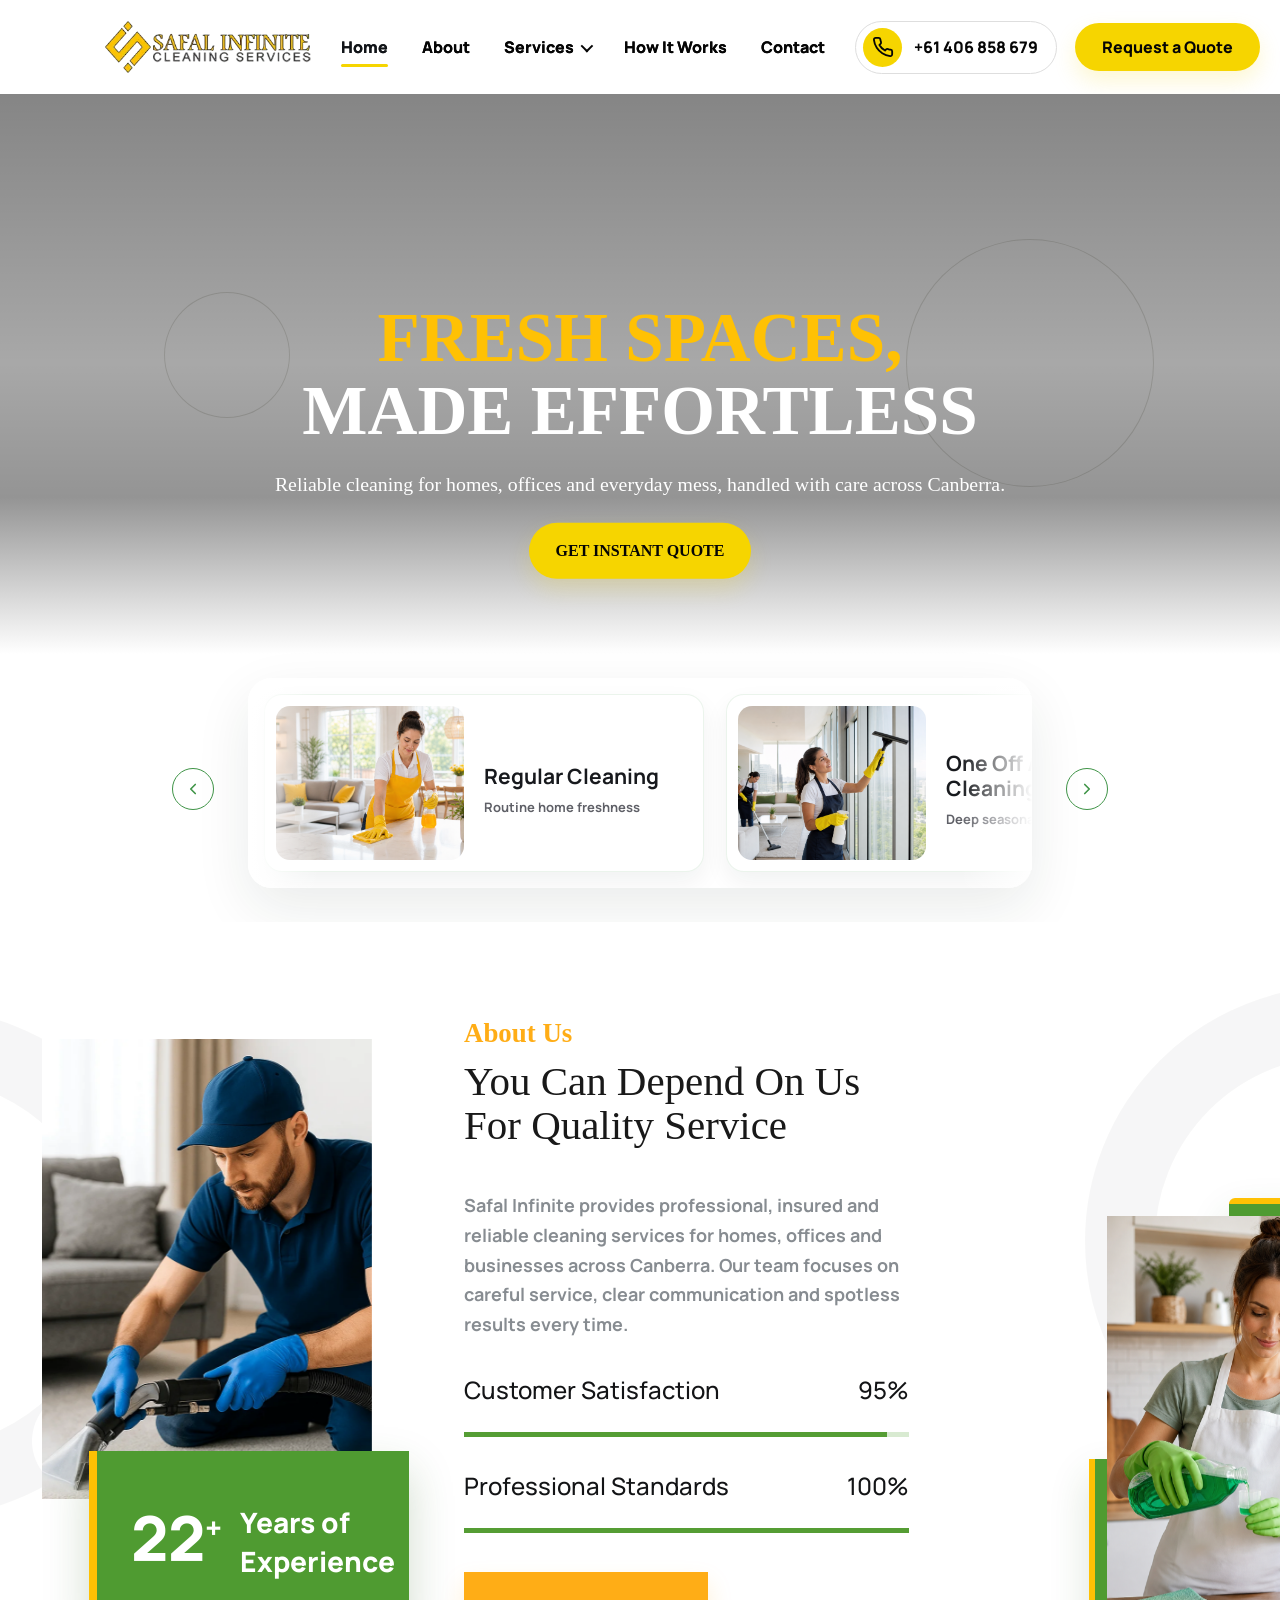
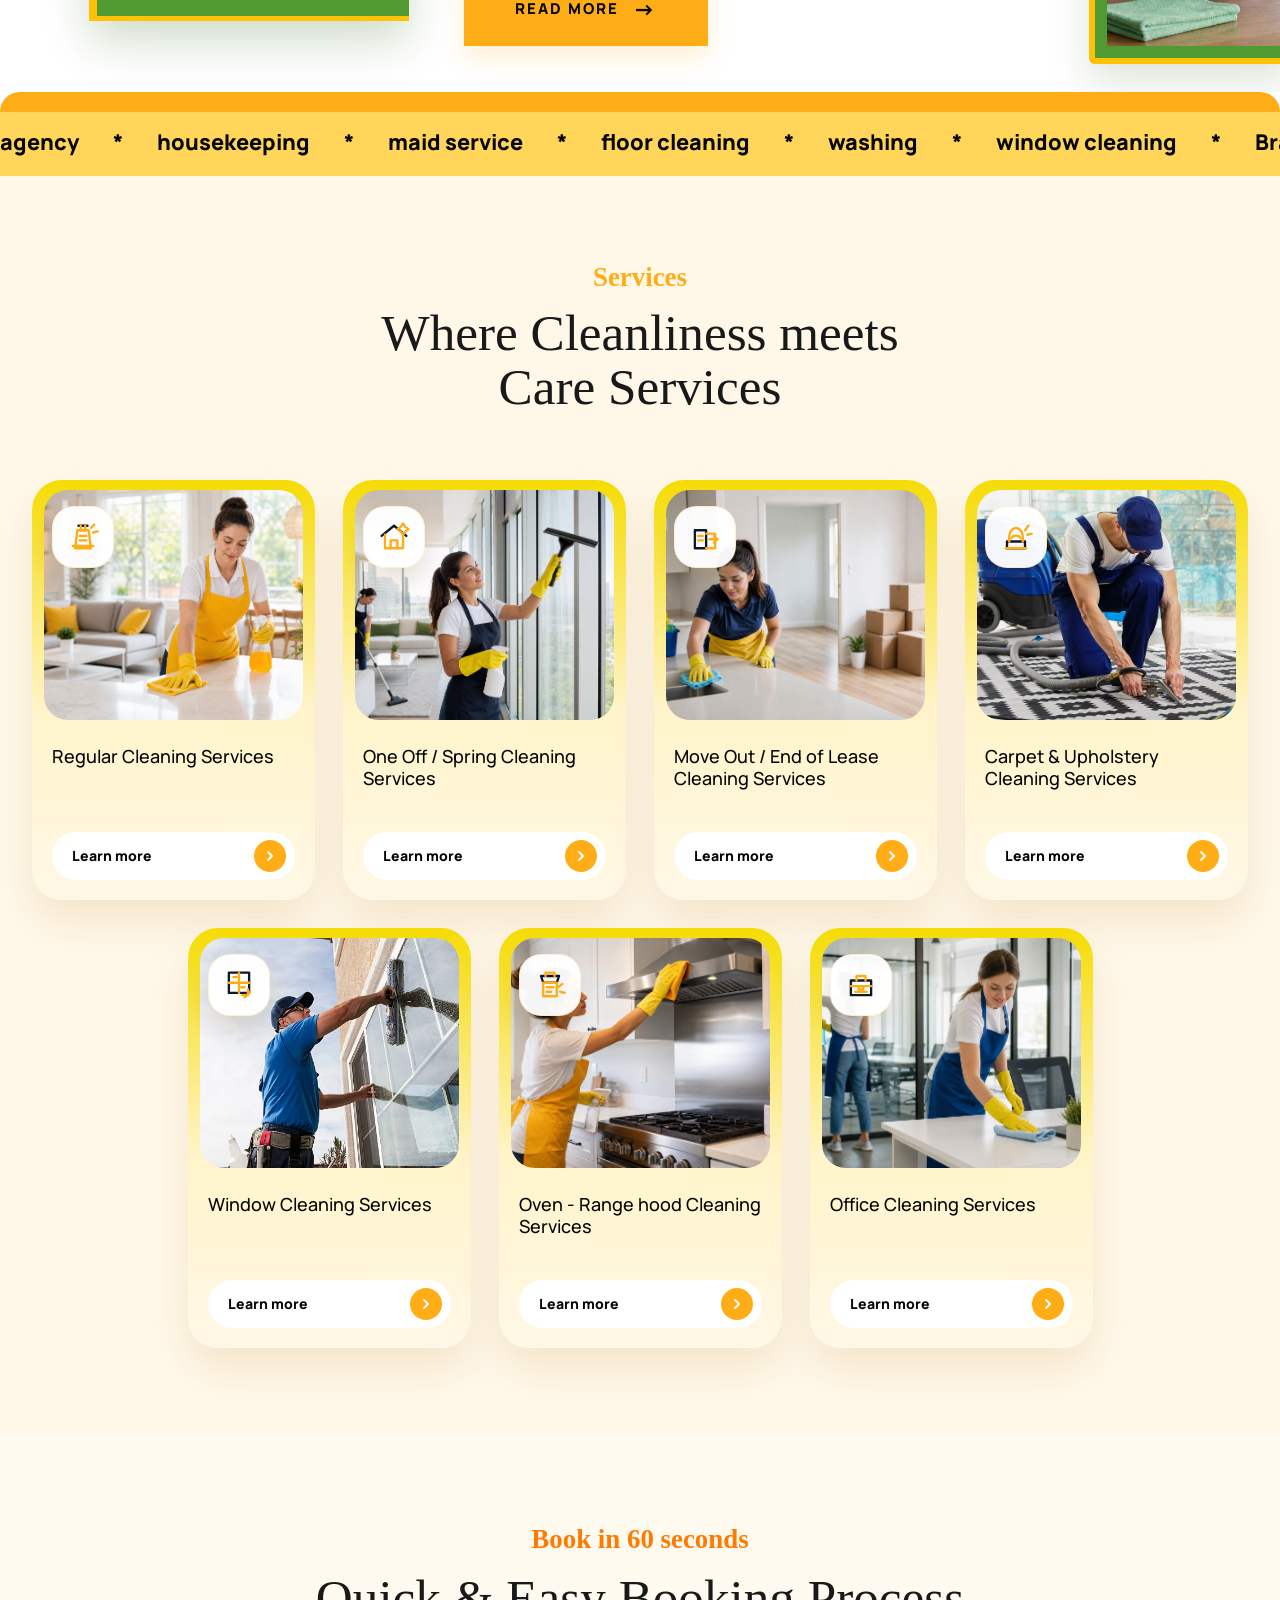
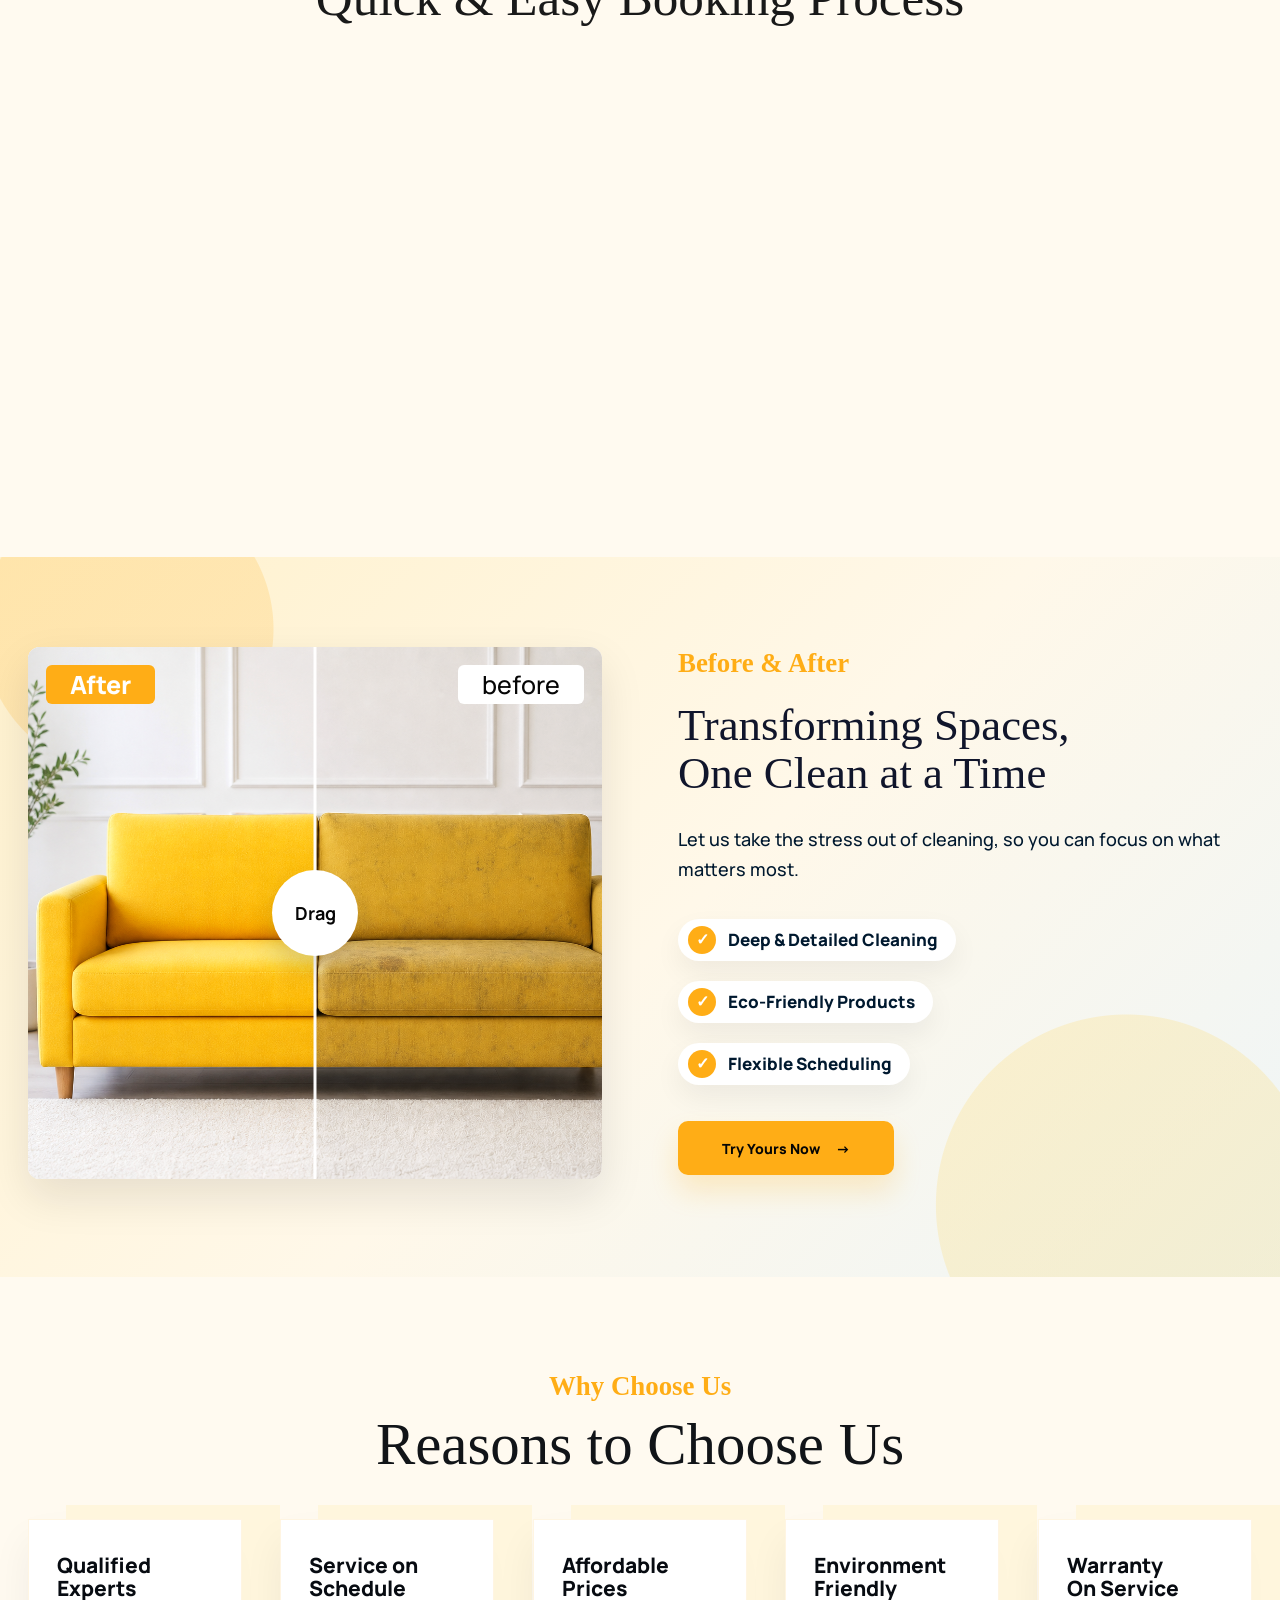
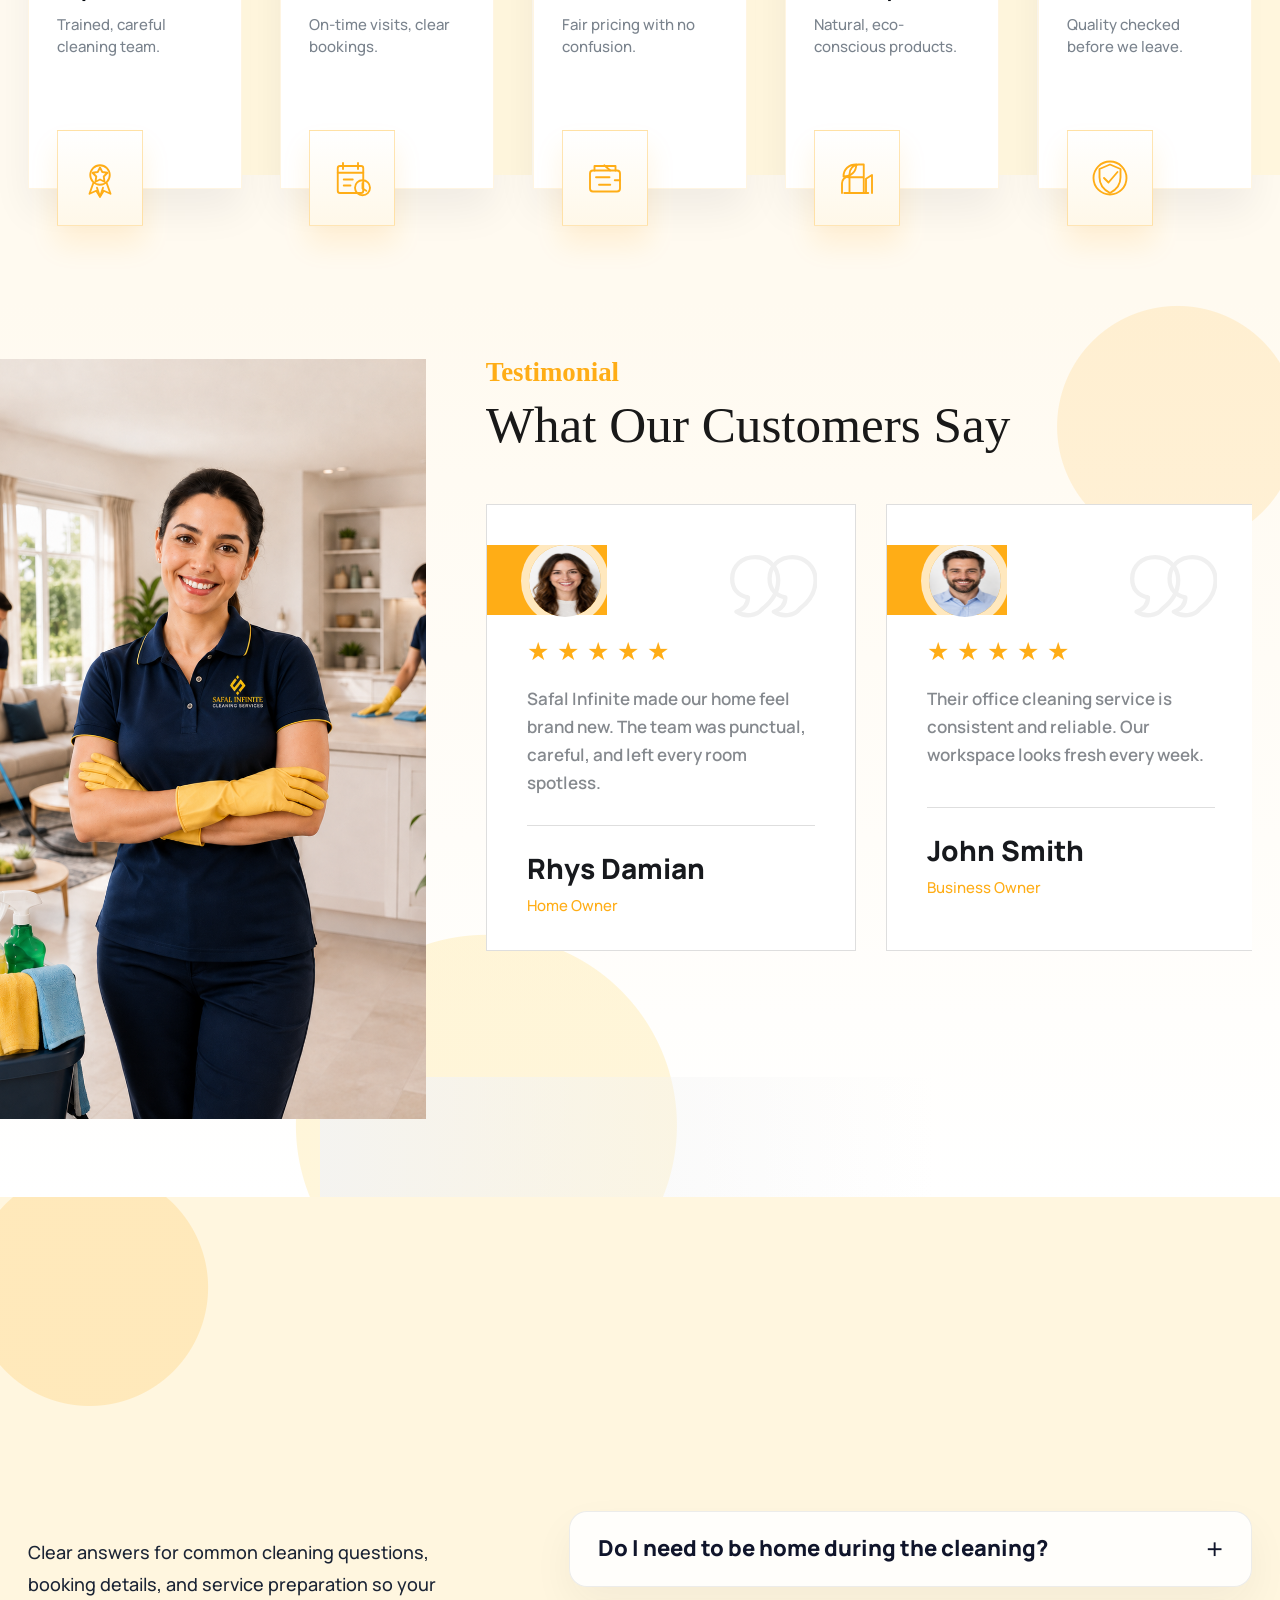
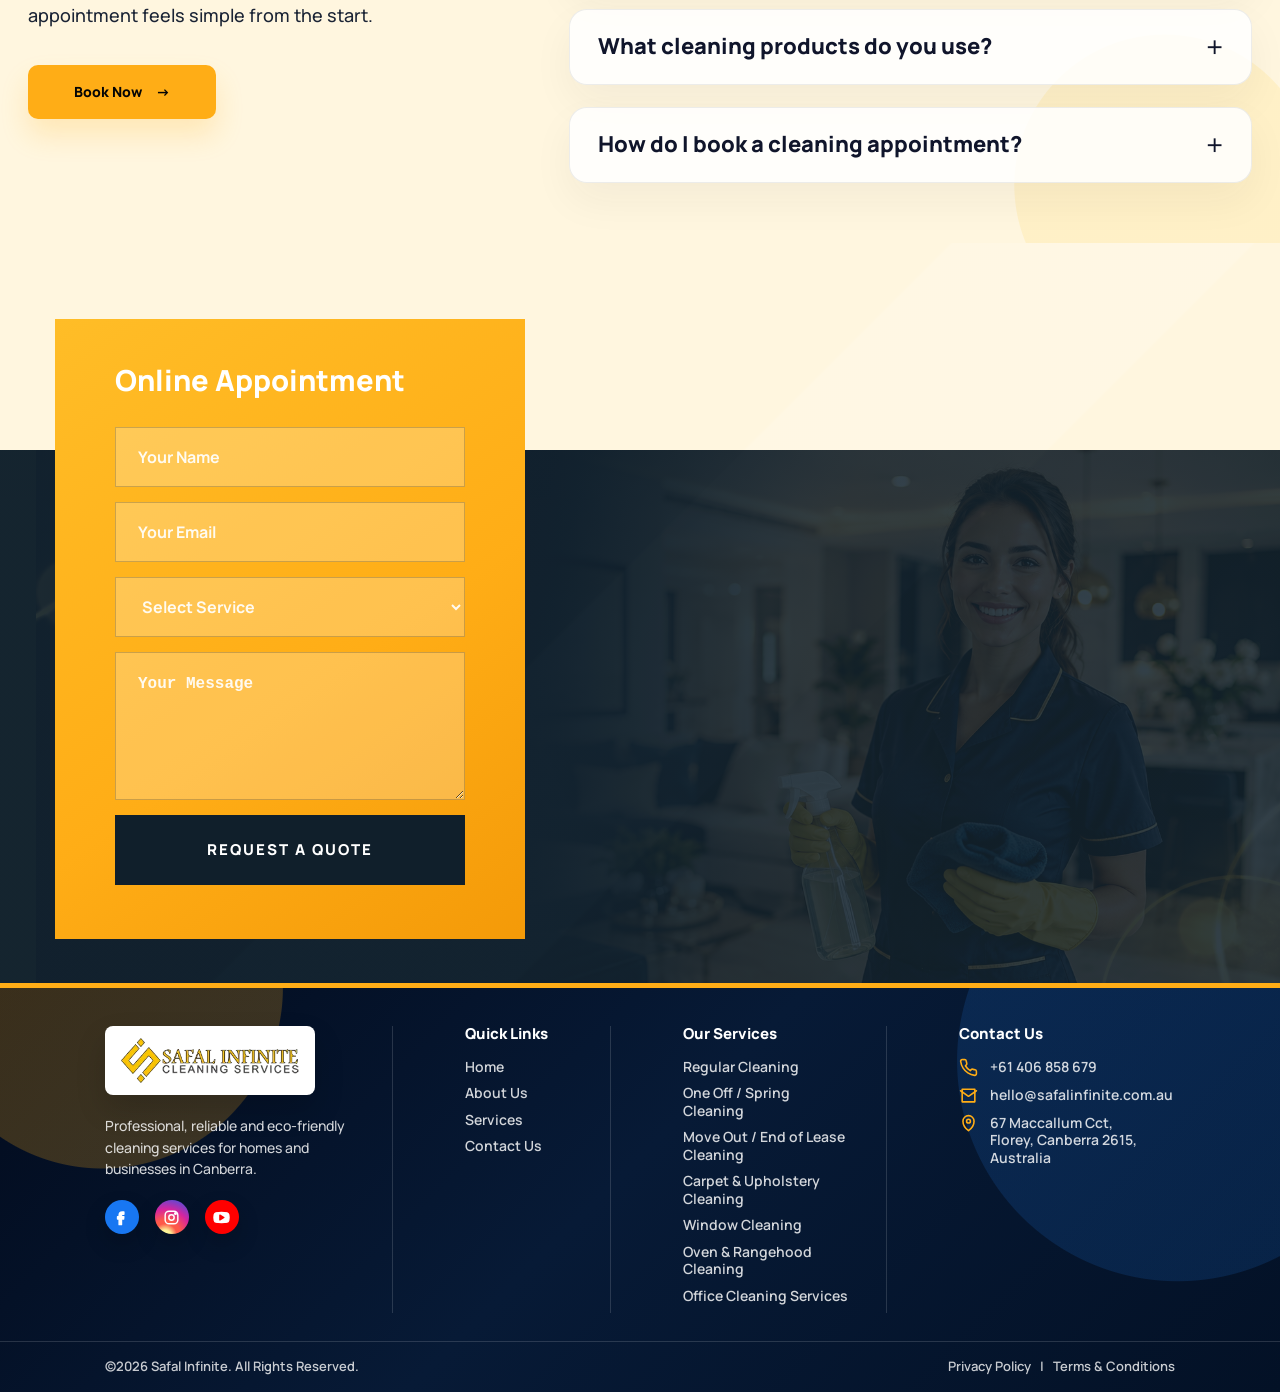
==== index.html @ b1c50477 "website" ====
<!doctype html>
<html lang="en">
  <head>
    <meta charset="UTF-8" />
    <meta name="viewport" content="width=device-width, initial-scale=1.0" />
    <title>Clanyeco Cleaning Services</title>
    <link rel="preconnect" href="https://fonts.googleapis.com" />
    <link rel="preconnect" href="https://fonts.gstatic.com" crossorigin />
    <link
      href="https://fonts.googleapis.com/css2?family=Manrope:wght@400;500;600;700&display=swap"
      rel="stylesheet"
    />
    <link rel="stylesheet" href="styles.css" />
  </head>
  <body>
    <header class="site-header">
      <a href="#" class="brand" aria-label="Safal Infinite home">
        <img src="assets/logo.png" alt="Safal Infinite" />
      </a>

      <nav class="main-nav" aria-label="Primary navigation">
        <a href="index.html" class="active">Home</a>
        <a href="pages/about.html">About</a>
        <div class="nav-dropdown">
          <a href="pages/service.html" class="nav-dropdown-trigger">Services</a>
          <div class="dropdown-menu" aria-label="Service menu">
            <a href="pages/regular-cleaning.html">Regular Cleaning</a>
            <a href="pages/spring-cleaning.html">One Off / Spring Cleaning</a>
            <a href="pages/move-out-cleaning.html">Move Out / End of Lease Cleaning</a>
            <a href="pages/carpet-upholstery-cleaning.html">Carpet &amp; Upholstery Cleaning</a>
            <a href="pages/window-cleaning.html">Window Cleaning</a>
            <a href="pages/oven-rangehood-cleaning.html">Oven &amp; Rangehood Cleaning</a>
            <a href="pages/office-cleaning.html">Office Cleaning Services</a>
          </div>
        </div>
        <a href="pages/how-it-work.html">How It Works</a>
        <a href="pages/contact.html">Contact</a>
      </nav>

      <div class="header-actions">
        <a class="phone-pill" href="tel:+61406858679" aria-label="Call +61 406 858 679">
          <span class="phone-icon" aria-hidden="true">
            <svg viewBox="0 0 24 24">
              <path d="M22 16.9v3a2 2 0 0 1-2.2 2 19.8 19.8 0 0 1-8.6-3.1 19.4 19.4 0 0 1-6-6A19.8 19.8 0 0 1 2.1 4.2 2 2 0 0 1 4.1 2h3a2 2 0 0 1 2 1.7c.1 1 .4 1.9.7 2.8a2 2 0 0 1-.5 2.1L8.1 9.8a16 16 0 0 0 6.1 6.1l1.2-1.2a2 2 0 0 1 2.1-.5c.9.3 1.8.6 2.8.7a2 2 0 0 1 1.7 2Z" />
            </svg>
          </span>
          +61 406 858 679
        </a>
        <a class="quote-button" href="pages/contact.html">Request a Quote</a>
      </div>
    </header>

    <main>
      <section class="hero clean-banner" aria-label="Cleaning services banner">
        <button class="slider-arrow slider-arrow-left" aria-label="Previous service">
          <svg viewBox="0 0 24 24" aria-hidden="true">
            <path d="m15 18-6-6 6-6" />
          </svg>
        </button>
        <button class="slider-arrow slider-arrow-right" aria-label="Next service">
          <svg viewBox="0 0 24 24" aria-hidden="true">
            <path d="m9 18 6-6-6-6" />
          </svg>
        </button>

        <span class="soft-circle soft-circle-left" aria-hidden="true"></span>
        <span class="soft-circle soft-circle-right" aria-hidden="true"></span>

        <div class="banner-visual">
          <video autoplay muted loop playsinline preload="auto" aria-label="Safal Infinite cleaning services video">
            <source src="assets/homevideo.mp4" type="video/mp4" />
          </video>
        </div>

        <div class="hero-video-content">
          <h1><span>Fresh Spaces,</span> Made Effortless</h1>
          <p>Reliable cleaning for homes, offices and everyday mess, handled with care across Canberra.</p>
          <a class="quote-button" href="pages/contact.html">Get Instant Quote</a>
        </div>

        <div class="service-strip" aria-label="Featured cleaning services">
          <div class="service-track">
            <article class="service-card">
              <img src="assets/service-regular-cleaning.png" alt="Regular cleaning services" />
              <div>
                <h2>Regular Cleaning</h2>
                <p>Routine home freshness</p>
              </div>
            </article>
            <article class="service-card">
              <img src="assets/service-residential.png" alt="One off and spring cleaning services" />
              <div>
                <h2>One Off / Spring Cleaning</h2>
                <p>Deep seasonal refresh</p>
              </div>
            </article>
            <article class="service-card">
              <img src="assets/service-move-out-cleaning.png" alt="Move out and end of lease cleaning services" />
              <div>
                <h2>Move Out / End of Lease Cleaning</h2>
                <p>Ready for handover</p>
              </div>
            </article>
            <article class="service-card">
              <img src="assets/carpet.png" alt="Carpet and upholstery cleaning services" />
              <div>
                <h2>Carpet &amp; Upholstery Cleaning</h2>
                <p>Revive soft furnishings</p>
              </div>
            </article>
            <article class="service-card">
              <img src="assets/Window%20Cleaning%20Services.png" alt="Window cleaning services" />
              <div>
                <h2>Window Cleaning</h2>
                <p>Clear, streak-free glass</p>
              </div>
            </article>
            <article class="service-card">
              <img src="assets/service-oven-rangehood.png" alt="Oven and rangehood cleaning services" />
              <div>
                <h2>Oven &amp; Rangehood Cleaning</h2>
                <p>Detailed kitchen care</p>
              </div>
            </article>
            <article class="service-card">
              <img src="assets/service-office.png" alt="Office cleaning services" />
              <div>
                <h2>Office Cleaning Services</h2>
                <p>Fresh shared workspaces</p>
              </div>
            </article>
            <article class="service-card" aria-hidden="true">
              <img src="assets/service-regular-cleaning.png" alt="" />
              <div>
                <h2>Regular Cleaning</h2>
                <p>Routine home freshness</p>
              </div>
            </article>
            <article class="service-card" aria-hidden="true">
              <img src="assets/service-residential.png" alt="" />
              <div>
                <h2>One Off / Spring Cleaning</h2>
                <p>Deep seasonal refresh</p>
              </div>
            </article>
            <article class="service-card" aria-hidden="true">
              <img src="assets/service-move-out-cleaning.png" alt="" />
              <div>
                <h2>Move Out / End of Lease Cleaning</h2>
                <p>Ready for handover</p>
              </div>
            </article>
            <article class="service-card" aria-hidden="true">
              <img src="assets/carpet.png" alt="" />
              <div>
                <h2>Carpet &amp; Upholstery Cleaning</h2>
                <p>Revive soft furnishings</p>
              </div>
            </article>
            <article class="service-card" aria-hidden="true">
              <img src="assets/Window%20Cleaning%20Services.png" alt="" />
              <div>
                <h2>Window Cleaning</h2>
                <p>Clear, streak-free glass</p>
              </div>
            </article>
            <article class="service-card" aria-hidden="true">
              <img src="assets/service-oven-rangehood.png" alt="" />
              <div>
                <h2>Oven &amp; Rangehood Cleaning</h2>
                <p>Detailed kitchen care</p>
              </div>
            </article>
            <article class="service-card" aria-hidden="true">
              <img src="assets/service-office.png" alt="" />
              <div>
                <h2>Office Cleaning Services</h2>
                <p>Fresh shared workspaces</p>
              </div>
            </article>
          </div>
        </div>
      </section>

      <section class="about-cleaning" aria-label="About cleaning">
        <span class="about-ring about-ring-left" aria-hidden="true"></span>
        <span class="about-ring about-ring-right" aria-hidden="true"></span>

        <div class="about-left">
          <img src="assets/about-carpet-cleaning.png" alt="Cleaning service detail" />
          <div class="experience-card">
            <strong>22<sup>+</sup></strong>
            <span>Years of</span>
            <small>Experience</small>
          </div>
        </div>

        <div class="about-content">
          <p class="section-kicker">About Us</p>
          <h2>You Can Depend On Us<br />For Quality Service</h2>
          <p class="about-copy">
            Safal Infinite provides professional, insured and reliable cleaning
            services for homes, offices and businesses across Canberra. Our team
            focuses on careful service, clear communication and spotless results
            every time.
          </p>

          <div class="skill-row">
            <div>
              <span>Customer Satisfaction</span>
              <strong>95%</strong>
            </div>
            <progress value="95" max="100">95%</progress>
          </div>

          <div class="skill-row">
            <div>
              <span>Professional Standards</span>
              <strong>100%</strong>
            </div>
            <progress value="100" max="100">100%</progress>
          </div>

          <a class="read-more-button" href="pages/about.html">Read More <span aria-hidden="true">→</span></a>
        </div>

        <div class="about-right">
          <div class="green-block" aria-hidden="true"></div>
          <img src="assets/about-cleaner.png" alt="Professional cleaner preparing supplies" />
        </div>
      </section>

      <section class="marquee-strip" aria-label="Cleaning service highlights">
        <div class="marquee-track">
          <span>agency</span>
          <span>housekeeping</span>
          <span>maid service</span>
          <span>floor cleaning</span>
          <span>washing</span>
          <span>window cleaning</span>
          <span>Branding</span>
          <span>cleaning</span>
          <span aria-hidden="true">agency</span>
          <span aria-hidden="true">housekeeping</span>
          <span aria-hidden="true">maid service</span>
          <span aria-hidden="true">floor cleaning</span>
          <span aria-hidden="true">washing</span>
          <span aria-hidden="true">window cleaning</span>
          <span aria-hidden="true">Branding</span>
          <span aria-hidden="true">cleaning</span>
        </div>
      </section>

      <section id="services" class="services-intro" aria-label="Services">
        <p class="services-kicker">Services</p>
        <h2>Where Cleanliness meets<br />Care Services</h2>
      </section>

      <section class="service-grid-section" aria-label="Cleaning service list">
        <div class="service-grid">
          <article class="service-tile">
            <img src="assets/service-regular-cleaning.png" alt="Regular cleaning services" />
            <div class="service-tile-body">
              <span class="service-icon-badge" aria-hidden="true">
                <svg viewBox="0 0 32 32">
                  <path d="M12 6h8" />
                  <path d="M14 6v4h4V6" />
                  <path d="M11 10h10l2 16H9l2-16Z" />
                  <path d="M13 15h6M13 19h6" />
                  <path d="M7 24h18" />
                  <path d="M23 8l3-3m-1 7 4-1" />
                </svg>
              </span>
              <h3>Regular Cleaning Services</h3>
              <a href="pages/regular-cleaning.html" aria-label="View Regular Cleaning Services">
                <span>Learn more</span>
                <svg viewBox="0 0 24 24" aria-hidden="true">
                  <path d="m9 18 6-6-6-6" />
                </svg>
              </a>
            </div>
          </article>

          <article class="service-tile">
            <img src="assets/service-residential.png" alt="Residential cleaner wiping windows" />
            <div class="service-tile-body">
              <span class="service-icon-badge" aria-hidden="true">
                <svg viewBox="0 0 32 32">
                  <path d="m5 15 11-9 11 9" />
                  <path d="M8 14v12h16V14" />
                  <path d="M13 26v-7h6v7" />
                  <path d="M22 7l2-3 2 3 3 2-3 2-2 3-2-3-3-2 3-2Z" />
                </svg>
              </span>
              <h3>One Off / Spring Cleaning Services</h3>
              <a href="pages/spring-cleaning.html" aria-label="View One Off Spring Cleaning Services">
                <span>Learn more</span>
                <svg viewBox="0 0 24 24" aria-hidden="true">
                  <path d="m9 18 6-6-6-6" />
                </svg>
              </a>
            </div>
          </article>

          <article class="service-tile">
            <img src="assets/service-move-out-cleaning.png" alt="Move out and end of lease cleaning services" />
            <div class="service-tile-body">
              <span class="service-icon-badge" aria-hidden="true">
                <svg viewBox="0 0 32 32">
                  <path d="M7 10h10v16H7z" />
                  <path d="M17 13h8v13h-8" />
                  <path d="M10 15h4M10 19h4" />
                  <path d="M20 18h7" />
                  <path d="m24 15 3 3-3 3" />
                </svg>
              </span>
              <h3>Move Out / End of Lease Cleaning Services</h3>
              <a href="pages/move-out-cleaning.html" aria-label="View Move Out End of Lease Cleaning Services">
                <span>Learn more</span>
                <svg viewBox="0 0 24 24" aria-hidden="true">
                  <path d="m9 18 6-6-6-6" />
                </svg>
              </a>
            </div>
          </article>

          <article class="service-tile">
            <img src="assets/carpet.png" alt="Carpet and upholstery cleaning services" />
            <div class="service-tile-body">
              <span class="service-icon-badge" aria-hidden="true">
                <svg viewBox="0 0 32 32">
                  <path d="M8 20h16v6H8z" />
                  <path d="M10 20v-5c0-4 3-7 6-7s6 3 6 7v5" />
                  <path d="M12 17c1-3 7-3 8 0" />
                  <path d="M7 26h18" />
                  <path d="M24 10l3-4m-1 8 4-1" />
                </svg>
              </span>
              <h3>Carpet &amp; Upholstery Cleaning Services</h3>
              <a href="pages/carpet-upholstery-cleaning.html" aria-label="View Carpet and Upholstery Cleaning Services">
                <span>Learn more</span>
                <svg viewBox="0 0 24 24" aria-hidden="true">
                  <path d="m9 18 6-6-6-6" />
                </svg>
              </a>
            </div>
          </article>

          <article class="service-tile">
            <img src="assets/Window%20Cleaning%20Services.png" alt="Window cleaning services" />
            <div class="service-tile-body">
              <span class="service-icon-badge" aria-hidden="true">
                <svg viewBox="0 0 32 32">
                  <path d="M7 5h18v18H7z" />
                  <path d="M16 5v18M7 14h18" />
                  <path d="m21 27 5-5" />
                  <path d="M19 25h5v-5" />
                  <path d="M11 9h3m4 9h3" />
                </svg>
              </span>
              <h3>Window Cleaning Services</h3>
              <a href="pages/window-cleaning.html" aria-label="View Window Cleaning Services">
                <span>Learn more</span>
                <svg viewBox="0 0 24 24" aria-hidden="true">
                  <path d="m9 18 6-6-6-6" />
                </svg>
              </a>
            </div>
          </article>

          <article class="service-tile">
            <img src="assets/service-oven-rangehood.png" alt="Oven and range hood cleaning services" />
            <div class="service-tile-body">
              <span class="service-icon-badge" aria-hidden="true">
                <svg viewBox="0 0 32 32">
                  <path d="M8 8h16l-2 6H10L8 8Z" />
                  <path d="M10 14h12v12H10z" />
                  <path d="M13 18h6M13 22h4" />
                  <path d="M12 8V5h8v3" />
                  <path d="M23 18l4-3m-2 7 4 1" />
                </svg>
              </span>
              <h3>Oven - Range hood Cleaning Services</h3>
              <a href="pages/oven-rangehood-cleaning.html" aria-label="View Oven Range hood Cleaning Services">
                <span>Learn more</span>
                <svg viewBox="0 0 24 24" aria-hidden="true">
                  <path d="m9 18 6-6-6-6" />
                </svg>
              </a>
            </div>
          </article>

          <article class="service-tile">
            <img src="assets/service-office.png" alt="Office cleaning services" />
            <div class="service-tile-body">
              <span class="service-icon-badge" aria-hidden="true">
                <svg viewBox="0 0 32 32">
                  <path d="M7 12h18v13H7z" />
                  <path d="M12 12V8h8v4" />
                  <path d="M7 17h18" />
                  <path d="M14 17v3h4v-3" />
                  <path d="M11 22h10" />
                </svg>
              </span>
              <h3>Office Cleaning Services</h3>
              <a href="pages/office-cleaning.html" aria-label="View Office Cleaning Services">
                <span>Learn more</span>
                <svg viewBox="0 0 24 24" aria-hidden="true">
                  <path d="m9 18 6-6-6-6" />
                </svg>
              </a>
            </div>
          </article>
        </div>
      </section>

      <section class="booking-process" aria-label="Quick and easy booking process">
        <p class="process-kicker">Book in 60 seconds</p>
        <h2>Quick &amp; Easy Booking Process</h2>

        <div class="process-steps">
          <article class="process-step">
            <div class="process-icon" aria-hidden="true">
              <svg viewBox="0 0 24 24">
                <path d="M7 3v3M17 3v3" />
                <path d="M4 8h16" />
                <path d="M5 5h14a1 1 0 0 1 1 1v13a2 2 0 0 1-2 2H6a2 2 0 0 1-2-2V6a1 1 0 0 1 1-1Z" />
                <path d="m8.5 15.2 2.1 2.1 5-5.1" />
              </svg>
            </div>
            <h3>Book Consultations</h3>
            <p>
              Tell us what type of cleaning service you need, the size of your
              home or space and preferred date and time.
            </p>
          </article>

          <article class="process-step">
            <div class="process-icon" aria-hidden="true">
              <svg viewBox="0 0 24 24">
                <path d="M9 4h6l1 2h3v15H5V6h3z" />
                <path d="M9 11h6" />
                <path d="M9 15h3" />
                <path d="m14 15 1.5 1.5L19 13" />
              </svg>
            </div>
            <h3>Choose Package</h3>
            <p>
              We’ll provide a price and time estimate for the cleaning as well as
              available time slots that match your schedule.
            </p>
          </article>

          <article class="process-step">
            <div class="process-icon" aria-hidden="true">
              <svg viewBox="0 0 24 24">
                <path d="M12 3 9.8 8.8 4 11l5.8 2.2L12 19l2.2-5.8L20 11l-5.8-2.2z" />
                <path d="M19 3v4M17 5h4" />
                <path d="M5 17v4M3 19h4" />
              </svg>
            </div>
            <h3>We Clean, You Relax</h3>
            <p>
              Our professional team will arrive on time with all supplies and
              perform a detailed cleaning as agreed.
            </p>
          </article>
        </div>

        <a class="process-button" href="#">Get Started</a>
      </section>

      <section class="before-after-section" aria-label="Before and after cleaning results">
        <div class="before-after-visual" style="--compare-position: 50%">
          <img class="compare-image compare-before-image" src="assets/sofa-before-dirty-matched.png" alt="Before couch cleaning result" />
          <div class="compare-after-image">
            <img src="assets/sofa-after-clean.png" alt="After couch cleaning result" />
          </div>
          <span class="compare-label compare-after">After</span>
          <span class="compare-label compare-before">before</span>
          <span class="compare-drag">Drag</span>
          <input class="compare-range" type="range" min="0" max="100" value="50" aria-label="Drag to compare before and after cleaning" />
        </div>

        <div class="before-after-content">
          <p class="before-after-kicker">Before &amp; After</p>
          <h2>Transforming Spaces,<br />One Clean at a Time</h2>
          <p>
            Let us take the stress out of cleaning, so you can focus on what
            matters most.
          </p>

          <ul class="before-after-list">
            <li>Deep &amp; Detailed Cleaning</li>
            <li>Eco-Friendly Products</li>
            <li>Flexible Scheduling</li>
          </ul>

          <div class="before-after-actions">
            <a class="primary-action" href="#contact-booking">Try Yours Now <span aria-hidden="true">-></span></a>
          </div>
        </div>
      </section>

      <section class="why-choose-section" aria-label="Why choose Safal Infinite">
        <div class="why-content">
          <p class="why-kicker">Why Choose Us</p>
          <h2>Reasons to Choose Us</h2>
        </div>

        <div class="why-card-grid">
          <article class="why-card">
            <h3>Qualified<br />Experts</h3>
            <p>Trained, careful cleaning team.</p>
            <span class="why-card-icon" aria-hidden="true">
              <svg viewBox="0 0 64 64">
                <circle cx="32" cy="28" r="13" />
                <path d="M32 18l3 6 7 1-5 5 1 7-6-3-6 3 1-7-5-5 7-1 3-6Z" />
                <path d="M23 39l-5 14 9-4 5 8 4-12" />
                <path d="M41 39l5 14-9-4-5 8-4-12" />
              </svg>
            </span>
          </article>

          <article class="why-card">
            <h3>Service on<br />Schedule</h3>
            <p>On-time visits, clear bookings.</p>
            <span class="why-card-icon" aria-hidden="true">
              <svg viewBox="0 0 64 64">
                <rect x="13" y="16" width="34" height="36" rx="3" />
                <path d="M20 12v8m20-8v8M13 25h34" />
                <path d="M21 34h12m-12 8h9" />
                <circle cx="46" cy="45" r="10" />
                <path d="M46 39v7l5 3" />
              </svg>
            </span>
          </article>

          <article class="why-card">
            <h3>Affordable<br />Prices</h3>
            <p>Fair pricing with no confusion.</p>
            <span class="why-card-icon" aria-hidden="true">
              <svg viewBox="0 0 64 64">
                <rect x="12" y="22" width="40" height="28" rx="4" />
                <path d="M18 22v-6h28v6" />
                <path d="M20 31h18" />
                <path d="M45 35h7" />
                <path d="M24 41h15" />
                <path d="M31 15l8 7" />
              </svg>
            </span>
          </article>

          <article class="why-card">
            <h3>Environment<br />Friendly</h3>
            <p>Natural, eco-conscious products.</p>
            <span class="why-card-icon" aria-hidden="true">
              <svg viewBox="0 0 64 64">
                <path d="M22 52V27c0-7 5-13 12-13h7v38" />
                <path d="M20 31h20" />
                <path d="M15 52h32" />
                <path d="M44 52V33l8-5v24" />
                <path d="M12 52V39c0-5 4-9 9-9" />
                <path d="M31 14c0 10-7 16-17 16 0-10 7-16 17-16Z" />
              </svg>
            </span>
          </article>

          <article class="why-card">
            <h3>Warranty<br />On Service</h3>
            <p>Quality checked before we leave.</p>
            <span class="why-card-icon" aria-hidden="true">
              <svg viewBox="0 0 64 64">
                <circle cx="32" cy="32" r="22" />
                <path d="M32 14l14 6v11c0 10-6 17-14 21-8-4-14-11-14-21V20l14-6Z" />
                <path d="M24 32l6 6 12-14" />
              </svg>
            </span>
          </article>
        </div>
      </section>
      <section class="testimonial-section" aria-label="Customer testimonials">
        <div class="testimonial-photo">
          <img src="assets/testimonial-cleaner.png" alt="Professional cleaner wiping a kitchen cabinet" />
        </div>

        <div class="testimonial-content">
          <p class="testimonial-kicker">
            <span aria-hidden="true">*</span>
            Testimonial
          </p>
          <h2>What Our Customers Say</h2>

          <div class="testimonial-cards">
            <article class="testimonial-card">
              <div class="testimonial-card-top">
                <span class="avatar avatar-one" aria-hidden="true"></span>
              </div>
              <div class="quote-mark" aria-hidden="true">
                <svg viewBox="0 0 64 64">
                  <path d="M26 43c-4 5-12 6-18 2 6-2 8-6 8-10C9 34 5 29 5 22 5 13 12 7 21 7s16 7 16 16c0 7-3 14-11 20Z" />
                  <path d="M52 43c-4 5-12 6-18 2 6-2 8-6 8-10-7-1-11-6-11-13 0-9 7-15 16-15s16 7 16 16c0 7-3 14-11 20Z" />
                </svg>
              </div>
              <div class="stars" aria-label="5 out of 5 stars"></div>
              <p>
                Safal Infinite made our home feel brand new. The team was punctual,
                careful, and left every room spotless.
              </p>
              <div class="testimonial-author">
                <h3>Rhys Damian</h3>
                <span>Home Owner</span>
              </div>
            </article>

            <article class="testimonial-card">
              <div class="testimonial-card-top">
                <span class="avatar avatar-two" aria-hidden="true"></span>
              </div>
              <div class="quote-mark" aria-hidden="true">
                <svg viewBox="0 0 64 64">
                  <path d="M26 43c-4 5-12 6-18 2 6-2 8-6 8-10C9 34 5 29 5 22 5 13 12 7 21 7s16 7 16 16c0 7-3 14-11 20Z" />
                  <path d="M52 43c-4 5-12 6-18 2 6-2 8-6 8-10-7-1-11-6-11-13 0-9 7-15 16-15s16 7 16 16c0 7-3 14-11 20Z" />
                </svg>
              </div>
              <div class="stars" aria-label="5 out of 5 stars"></div>
              <p>
                Their office cleaning service is consistent and reliable. Our workspace
                looks fresh every week.
              </p>
              <div class="testimonial-author">
                <h3>John Smith</h3>
                <span>Business Owner</span>
              </div>
            </article>

            <article class="testimonial-card">
              <div class="testimonial-card-top">
                <span class="avatar avatar-three" aria-hidden="true"></span>
              </div>
              <div class="quote-mark" aria-hidden="true">
                <svg viewBox="0 0 64 64">
                  <path d="M26 43c-4 5-12 6-18 2 6-2 8-6 8-10C9 34 5 29 5 22 5 13 12 7 21 7s16 7 16 16c0 7-3 14-11 20Z" />
                  <path d="M52 43c-4 5-12 6-18 2 6-2 8-6 8-10-7-1-11-6-11-13 0-9 7-15 16-15s16 7 16 16c0 7-3 14-11 20Z" />
                </svg>
              </div>
              <div class="stars" aria-label="5 out of 5 stars"></div>
              <p>
                Excellent deep cleaning and friendly staff. Booking was simple and the
                result was better than expected.
              </p>
              <div class="testimonial-author">
                <h3>Dani Smaith</h3>
                <span>Property Manager</span>
              </div>
            </article>

            <article class="testimonial-card" aria-hidden="true">
              <div class="testimonial-card-top">
                <span class="avatar avatar-one" aria-hidden="true"></span>
              </div>
              <div class="quote-mark" aria-hidden="true">
                <svg viewBox="0 0 64 64">
                  <path d="M26 43c-4 5-12 6-18 2 6-2 8-6 8-10C9 34 5 29 5 22 5 13 12 7 21 7s16 7 16 16c0 7-3 14-11 20Z" />
                  <path d="M52 43c-4 5-12 6-18 2 6-2 8-6 8-10-7-1-11-6-11-13 0-9 7-15 16-15s16 7 16 16c0 7-3 14-11 20Z" />
                </svg>
              </div>
              <div class="stars" aria-label="5 out of 5 stars"></div>
              <p>
                Safal Infinite made our home feel brand new. The team was punctual,
                careful, and left every room spotless.
              </p>
              <div class="testimonial-author">
                <h3>Rhys Damian</h3>
                <span>Home Owner</span>
              </div>
            </article>

            <article class="testimonial-card" aria-hidden="true">
              <div class="testimonial-card-top">
                <span class="avatar avatar-two" aria-hidden="true"></span>
              </div>
              <div class="quote-mark" aria-hidden="true">
                <svg viewBox="0 0 64 64">
                  <path d="M26 43c-4 5-12 6-18 2 6-2 8-6 8-10C9 34 5 29 5 22 5 13 12 7 21 7s16 7 16 16c0 7-3 14-11 20Z" />
                  <path d="M52 43c-4 5-12 6-18 2 6-2 8-6 8-10-7-1-11-6-11-13 0-9 7-15 16-15s16 7 16 16c0 7-3 14-11 20Z" />
                </svg>
              </div>
              <div class="stars" aria-label="5 out of 5 stars"></div>
              <p>
                Their office cleaning service is consistent and reliable. Our workspace
                looks fresh every week.
              </p>
              <div class="testimonial-author">
                <h3>John Smith</h3>
                <span>Business Owner</span>
              </div>
            </article>

            <article class="testimonial-card" aria-hidden="true">
              <div class="testimonial-card-top">
                <span class="avatar avatar-three" aria-hidden="true"></span>
              </div>
              <div class="quote-mark" aria-hidden="true">
                <svg viewBox="0 0 64 64">
                  <path d="M26 43c-4 5-12 6-18 2 6-2 8-6 8-10C9 34 5 29 5 22 5 13 12 7 21 7s16 7 16 16c0 7-3 14-11 20Z" />
                  <path d="M52 43c-4 5-12 6-18 2 6-2 8-6 8-10-7-1-11-6-11-13 0-9 7-15 16-15s16 7 16 16c0 7-3 14-11 20Z" />
                </svg>
              </div>
              <div class="stars" aria-label="5 out of 5 stars"></div>
              <p>
                Excellent deep cleaning and friendly staff. Booking was simple and the
                result was better than expected.
              </p>
              <div class="testimonial-author">
                <h3>Dani Smaith</h3>
                <span>Property Manager</span>
              </div>
            </article>
          </div>
        </div>
      </section>

      <section class="faq-section" aria-label="Frequently asked questions">
        <div class="faq-copy">
          <p class="faq-kicker">
            <span aria-hidden="true">
              <svg viewBox="0 0 28 28">
                <path d="M18.5 2.5c-1.2 5.9-5.2 10.3-11.8 13.1" />
                <path d="M5.7 16.7c4.8.2 9.5 2.1 14 5.8" />
                <path d="M13 6.3 8 4.4m2.2 7.3-6.2.8m7.4 5.4-3.2 5.1m9.2-10.2 6.2-.8m-4.8 6.3 2.9 5.5" />
                <circle cx="14" cy="14" r="12" />
              </svg>
            </span>
            Faq
          </p>
          <h2>Frequently Asked<br />Questions</h2>
          <p>
            Clear answers for common cleaning questions, booking details, and
            service preparation so your appointment feels simple from the start.
          </p>
          <a href="pages/contact.html" class="faq-button">Book Now <span aria-hidden="true">-></span></a>
        </div>

        <div class="faq-list">
          <details open>
            <summary>
              <span>What types of cleaning services do you offer?</span>
            </summary>
            <p>
              We offer regular cleaning, spring cleaning, end of lease cleaning,
              carpet and upholstery cleaning, window cleaning, oven cleaning, and
              office cleaning services.
            </p>
          </details>

          <details>
            <summary>
              <span>Do I need to be home during the cleaning?</span>
            </summary>
            <p>
              No. You can arrange secure access with our team, and we will update you
              once the cleaning is complete.
            </p>
          </details>

          <details>
            <summary>
              <span>What cleaning products do you use?</span>
            </summary>
            <p>
              We use natural, 100% environmentally friendly cleaning products and
              professional equipment. If you prefer specific products, let us
              know while booking.
            </p>
          </details>

          <details>
            <summary>
              <span>How do I book a cleaning appointment?</span>
            </summary>
            <p>
              Use the booking form, call us, or send an enquiry with your service,
              preferred date, and property details.
            </p>
          </details>
        </div>
      </section>

      <section id="contact-booking" class="contact-booking" aria-label="Book a cleaning service">
        <div class="appointment-card">
          <h2>Online Appointment</h2>
          <form class="booking-form" action="#" method="post">
            <label>
              <span>Your Name</span>
              <input type="text" name="name" placeholder="Your Name" autocomplete="name" required />
            </label>

            <label>
              <span>Your Email</span>
              <input type="email" name="email" placeholder="Your Email" autocomplete="email" required />
            </label>

            <label>
              <span>Select Service</span>
              <select name="service" required>
                <option value="">Select Service</option>
                <option>After Builders Cleaning Service</option>
                <option>One Off / Spring Cleaning Services</option>
                <option>Move Out / End of Lease Cleaning Services</option>
                <option>Carpet &amp; Upholstery Cleaning Services</option>
                <option>Window Cleaning Services</option>
                <option>Oven - Range hood Cleaning Services</option>
                <option>Office Cleaning Services</option>
              </select>
            </label>

            <label>
              <span>Your Message</span>
              <textarea name="message" placeholder="Your Message"></textarea>
            </label>

            <button type="submit">Request a Quote</button>
          </form>
        </div>

      </section>
    </main>
    <footer class="site-footer">
      <div class="footer-main">
        <div class="footer-brand">
          <img src="assets/logo.png" alt="Safal Infinite" />
          <p>
            Professional, reliable and eco-friendly cleaning services for homes
            and businesses in Canberra.
          </p>
          <div class="footer-social" aria-label="Social links">
            <a href="#" class="facebook" aria-label="Facebook">
              <svg viewBox="0 0 24 24" aria-hidden="true">
                <path d="M15 8h-2c-.6 0-1 .4-1 1v2h3l-.4 3H12v7H9v-7H7v-3h2V9c0-2.2 1.3-4 4-4h2v3Z" />
              </svg>
            </a>
            <a href="#" class="instagram" aria-label="Instagram">
              <svg viewBox="0 0 24 24" aria-hidden="true">
                <rect x="4" y="4" width="16" height="16" rx="5" />
                <circle cx="12" cy="12" r="3.4" />
                <circle cx="17" cy="7" r="1" />
              </svg>
            </a>
            <a href="#" class="youtube" aria-label="YouTube">
              <svg viewBox="0 0 24 24" aria-hidden="true">
                <path d="M21 8.2a3 3 0 0 0-2.1-2.1C17 5.6 12 5.6 12 5.6s-5 0-6.9.5A3 3 0 0 0 3 8.2 31 31 0 0 0 2.5 12a31 31 0 0 0 .5 3.8 3 3 0 0 0 2.1 2.1c1.9.5 6.9.5 6.9.5s5 0 6.9-.5a3 3 0 0 0 2.1-2.1 31 31 0 0 0 .5-3.8 31 31 0 0 0-.5-3.8Z" />
                <path d="m10 15 5-3-5-3v6Z" />
              </svg>
            </a>
          </div>
        </div>

        <nav class="footer-column" aria-label="Footer quick links">
          <h2>Quick Links</h2>
          <a href="index.html">Home</a>
          <a href="pages/about.html">About Us</a>
          <a href="pages/service.html">Services</a>
          <a href="pages/contact.html">Contact Us</a>
        </nav>

        <nav class="footer-column" aria-label="Footer services">
          <h2>Our Services</h2>
          <a href="pages/regular-cleaning.html">Regular Cleaning</a>
          <a href="pages/spring-cleaning.html">One Off / Spring Cleaning</a>
          <a href="pages/move-out-cleaning.html">Move Out / End of Lease Cleaning</a>
          <a href="pages/carpet-upholstery-cleaning.html">Carpet &amp; Upholstery Cleaning</a>
          <a href="pages/window-cleaning.html">Window Cleaning</a>
          <a href="pages/oven-rangehood-cleaning.html">Oven &amp; Rangehood Cleaning</a>
          <a href="pages/office-cleaning.html">Office Cleaning Services</a>
        </nav>

        <div class="footer-column footer-contact">
          <h2>Contact Us</h2>
          <a href="tel:+61406858679">
            <svg viewBox="0 0 24 24" aria-hidden="true">
              <path d="M22 16.9v3a2 2 0 0 1-2.2 2 19.8 19.8 0 0 1-8.6-3.1 19.4 19.4 0 0 1-6-6A19.8 19.8 0 0 1 2.1 4.2 2 2 0 0 1 4.1 2h3a2 2 0 0 1 2 1.7c.1 1 .4 1.9.7 2.8a2 2 0 0 1-.5 2.1L8.1 9.8a16 16 0 0 0 6.1 6.1l1.2-1.2a2 2 0 0 1 2.1-.5c.9.3 1.8.6 2.8.7a2 2 0 0 1 1.7 2Z" />
            </svg>
            +61 406 858 679
          </a>
          <a href="mailto:hello@safalinfinite.com.au">
            <svg viewBox="0 0 24 24" aria-hidden="true">
              <path d="M4 4h16v16H4z" />
              <path d="m22 6-10 7L2 6" />
            </svg>
            hello@safalinfinite.com.au
          </a>
          <p>
            <svg viewBox="0 0 24 24" aria-hidden="true">
              <path d="M12 21s7-5.3 7-12a7 7 0 0 0-14 0c0 6.7 7 12 7 12Z" />
              <circle cx="12" cy="9" r="2.4" />
            </svg>
            67 Maccallum Cct,<br />Florey, Canberra 2615,<br />Australia
          </p>
        </div>
      </div>

      <div class="footer-bottom">
        <p>&copy;2026 Safal Infinite. All Rights Reserved.</p>
        <div>
          <a href="#">Privacy Policy</a>
          <span>|</span>
          <a href="#">Terms &amp; Conditions</a>
        </div>
      </div>
    </footer>
    <script>
      document.querySelectorAll(".faq-list details").forEach((item) => {
        item.addEventListener("toggle", () => {
          if (!item.open) return;

          document.querySelectorAll(".faq-list details").forEach((otherItem) => {
            if (otherItem !== item) {
              otherItem.open = false;
            }
          });
        });
      });

      document.querySelectorAll(".before-after-visual").forEach((slider) => {
        const range = slider.querySelector(".compare-range");

        range.addEventListener("input", () => {
          slider.style.setProperty("--compare-position", `${range.value}%`);
        });
      });

      const revealItems = [
        [".services-intro .services-kicker", "reveal-top"],
        [".services-intro h2", "reveal-bottom"],
        [".process-step", "reveal-zoom"],
        [".process-button", "reveal-bottom"],
        [".why-card", "reveal-bottom"],
        [".testimonial-photo", "reveal-left"],
        [".faq-copy .faq-kicker", "reveal-top"],
        [".faq-copy h2", "reveal-left"],
        [".faq-copy > p:not(.faq-kicker)", "reveal-left"],
        [".faq-button", "reveal-bottom"],
        [".faq-list details", "reveal-right"],
      ];

      revealItems.forEach(([selector, direction]) => {
        document.querySelectorAll(selector).forEach((element, index) => {
          element.classList.add("reveal-on-scroll", direction);
          element.style.setProperty("--reveal-duration", "1.55s");
          element.style.setProperty("--reveal-delay", `${Math.min(index * 90, 360)}ms`);
        });
      });

      document.querySelectorAll(".service-tile").forEach((card, index) => {
        const directions = ["reveal-left", "reveal-top", "reveal-right", "reveal-bottom"];
        card.classList.add("reveal-on-scroll", directions[index % directions.length]);
        card.style.setProperty("--reveal-duration", "1.55s");
        card.style.setProperty("--reveal-delay", `${Math.min(index * 85, 420)}ms`);
      });

      if (!("IntersectionObserver" in window)) {
        document.querySelectorAll(".reveal-on-scroll").forEach((element) => {
          element.classList.add("is-visible");
        });
      } else {
        const revealObserver = new IntersectionObserver(
        (entries) => {
          entries.forEach((entry) => {
            if (!entry.isIntersecting) return;

            entry.target.classList.add("is-visible");
            revealObserver.unobserve(entry.target);
          });
        },
        {
          threshold: 0.16,
          rootMargin: "0px 0px -70px 0px",
        }
        );

        document.querySelectorAll(".reveal-on-scroll").forEach((element) => {
          revealObserver.observe(element);
        });
      }
    </script>
    <script src="quote-popup.js"></script>
  </body>
</html>
---- styles.css ----
:root {
  --green: #179d00;
  --green-dark: #0c6f20;
  --yellow: #f6d500;
  --blue: #1e7be8;
  --blue-dark: #1760b6;
  --ink: #050505;
  --muted: #5f6067;
  --soft: #f7faf3;
  --line: #dedede;
  --radius-lg: 30px;
}

* {
  box-sizing: border-box;
}

html {
  scroll-behavior: smooth;
}

body {
  margin: 0;
  min-height: 100vh;
  background: #ffffff;
  color: var(--ink);
  font-family: "Manrope", Arial, sans-serif;
}

a {
  color: inherit;
  text-decoration: none;
}

.site-header {
  display: flex;
  align-items: center;
  justify-content: space-between;
  gap: 30px;
  width: 100%;
  height: 94px;
  margin: 0;
  padding: 0 8.2%;
}

.brand {
  display: inline-flex;
  align-items: center;
  flex: 0 0 auto;
}

.brand img {
  display: block;
  width: auto;
  max-height: 52px;
  height: auto;
}

.mobile-menu-toggle {
  display: none;
  align-items: center;
  justify-content: center;
  gap: 8px;
  min-height: 44px;
  padding: 0 14px;
  border: 1px solid rgba(5, 5, 5, 0.12);
  border-radius: 999px;
  background: #ffffff;
  color: #050505;
  font: inherit;
  font-size: 14px;
  font-weight: 900;
}

.mobile-menu-toggle svg {
  width: 20px;
  height: 20px;
}

.main-nav {
  display: flex;
  align-items: center;
  justify-content: center;
  gap: 34px;
  flex: 1 1 auto;
  font-size: 16px;
  font-weight: 900;
}

.main-nav a {
  position: relative;
  padding: 9px 0;
  white-space: nowrap;
  color: #050505;
  letter-spacing: 0;
  text-shadow: 0 0 0 currentColor;
  transition: color 0.2s ease;
}

.main-nav .active {
  color: #111418;
}

.main-nav a::before {
  content: "";
  position: absolute;
  left: 50%;
  right: 50%;
  bottom: 0;
  height: 3px;
  border-radius: 999px;
  background: var(--yellow);
  transition: left 0.2s ease, right 0.2s ease;
}

.main-nav a:hover,
.main-nav a:focus-visible {
  color: #ff9f0a;
}

.main-nav a:hover::before,
.main-nav a:focus-visible::before,
.main-nav .active::before {
  left: 0;
  right: 0;
}

.nav-dropdown {
  position: relative;
  display: flex;
  align-items: center;
  padding: 20px 0;
  margin: -20px 0;
}

.nav-dropdown::after {
  content: "";
  position: absolute;
  left: -18px;
  right: -18px;
  top: 100%;
  z-index: 19;
  height: 34px;
}

.nav-dropdown-trigger {
  display: inline-flex;
  align-items: center;
  gap: 7px;
}

.nav-dropdown-trigger::after {
  content: "";
  width: 7px;
  height: 7px;
  border-right: 2px solid currentColor;
  border-bottom: 2px solid currentColor;
  transform: rotate(45deg) translateY(-2px);
  transition: transform 0.22s ease;
}

.dropdown-menu {
  position: absolute;
  left: 50%;
  top: calc(100% + 4px);
  z-index: 20;
  display: grid;
  min-width: 286px;
  padding: 14px;
  border: 1px solid rgba(255, 173, 22, 0.2);
  border-radius: 8px;
  background: #ffffff;
  box-shadow: 0 22px 46px rgba(9, 20, 34, 0.14);
  opacity: 0;
  visibility: hidden;
  transform: translateX(-50%) translateY(6px);
  transition: opacity 0.22s ease, visibility 0.22s ease, transform 0.22s ease;
  pointer-events: none;
}

.dropdown-menu a {
  display: block;
  padding: 11px 13px;
  border-radius: 7px;
  color: #101827;
  font-size: 14px;
  line-height: 1.2;
  font-weight: 800;
  transition: color 0.2s ease, background 0.2s ease;
}

.dropdown-menu a::before {
  display: none;
}

.dropdown-menu a:hover,
.dropdown-menu a:focus-visible {
  background: #fff3ce;
  color: #ff8a00;
}

.nav-dropdown:hover .dropdown-menu,
.nav-dropdown:focus-within .dropdown-menu {
  opacity: 1;
  visibility: visible;
  transform: translateX(-50%) translateY(0);
  pointer-events: auto;
}

.nav-dropdown:hover .nav-dropdown-trigger::after,
.nav-dropdown:focus-within .nav-dropdown-trigger::after {
  transform: rotate(225deg) translate(-2px, -2px);
}

.header-actions {
  display: flex;
  align-items: center;
  gap: 18px;
  flex: 0 0 auto;
}

.phone-pill,
.quote-button,
.outline-button,
.icon-button {
  display: inline-flex;
  align-items: center;
  justify-content: center;
  min-height: 48px;
  border: 0;
  font: inherit;
  font-weight: 800;
  cursor: pointer;
}

.phone-pill {
  gap: 12px;
  padding: 6px 18px 6px 7px;
  border: 1px solid var(--line);
  border-radius: 999px;
  background: #fff;
  white-space: nowrap;
  transition: transform 0.25s ease, border-color 0.25s ease, box-shadow 0.25s ease, background 0.25s ease;
}

.phone-icon {
  display: grid;
  place-items: center;
  width: 39px;
  height: 39px;
  border-radius: 50%;
  background: var(--yellow);
  transition: transform 0.25s ease, background 0.25s ease, color 0.25s ease, box-shadow 0.25s ease;
}

.phone-pill:hover,
.phone-pill:focus-visible {
  transform: translateY(-3px);
  border-color: rgba(255, 173, 22, 0.5);
  background: #fff9df;
  box-shadow: 0 14px 28px rgba(255, 173, 22, 0.18);
}

.phone-pill:hover .phone-icon,
.phone-pill:focus-visible .phone-icon {
  transform: rotate(-12deg) scale(1.08);
  background: #ffad16;
  color: #ffffff;
  box-shadow: 0 8px 18px rgba(255, 138, 0, 0.28);
}

svg {
  width: 22px;
  height: 22px;
  fill: none;
  stroke: currentColor;
  stroke-width: 2;
  stroke-linecap: round;
  stroke-linejoin: round;
}

.icon-button {
  width: 44px;
  min-height: 44px;
  background: transparent;
  color: #050505;
}

.quote-button {
  position: relative;
  min-width: 136px;
  padding: 0 27px;
  border-radius: 999px;
  background: var(--yellow);
  color: #050505;
  overflow: hidden;
  box-shadow: 0 10px 22px rgba(246, 213, 0, 0.18);
  transition: transform 0.25s ease, box-shadow 0.25s ease, background 0.25s ease, color 0.25s ease;
}

.quote-button:hover,
.quote-button:focus-visible {
  transform: translateY(-3px);
  background: linear-gradient(135deg, #ffad16 0%, #ff8a00 100%);
  color: #ffffff;
  box-shadow: 0 16px 30px rgba(255, 138, 0, 0.28);
}

.outline-button {
  min-width: 145px;
  padding: 0 28px;
  border: 1.5px solid var(--green);
  border-radius: 999px;
  background: rgba(236, 249, 220, 0.82);
  color: #050505;
}

.hero {
  position: relative;
  width: 100%;
  min-height: 676px;
  margin: 0 0 40px;
  overflow: hidden;
  border-radius: 0;
  background: #eef1ea;
}

.hero::before {
  content: "";
  position: absolute;
  inset: 0;
  z-index: 1;
  background: linear-gradient(90deg, rgba(0, 0, 0, 0.33), transparent 30%, transparent 100%);
  pointer-events: none;
}

.hero-photo {
  position: absolute;
  inset: 0;
  width: 100%;
  height: 100%;
  object-fit: cover;
  object-position: center right;
}

.hero-card {
  position: relative;
  z-index: 2;
  width: min(585px, calc(100% - 220px));
  margin: 125px 0 0 76px;
  padding: 46px 38px 38px;
  border-radius: 24px;
  background: rgba(255, 255, 255, 0.93);
  overflow: hidden;
  box-shadow: 0 22px 52px rgba(20, 43, 60, 0.12);
}

.hero-card h1 {
  position: relative;
  z-index: 1;
  max-width: 480px;
  margin: 0;
  font-size: clamp(32px, 2.6vw, 43px);
  line-height: 1.18;
  font-weight: 500;
  letter-spacing: 0;
}

.hero-card p {
  position: relative;
  z-index: 1;
  max-width: 510px;
  margin: 22px 0 32px;
  color: var(--muted);
  font-size: 14px;
  line-height: 1.45;
  font-weight: 500;
}

.hero-buttons {
  position: relative;
  z-index: 1;
  display: flex;
  flex-wrap: wrap;
  gap: 16px;
  margin-bottom: 43px;
}

.hero-buttons .quote-button,
.hero-buttons .outline-button {
  min-height: 44px;
  min-width: auto;
  padding: 0 23px;
  font-size: 13px;
}

.features {
  position: relative;
  z-index: 1;
  display: flex;
  justify-content: space-between;
  gap: 18px;
  margin: 0;
  padding: 0;
  list-style: none;
  color: #62656b;
  font-size: 12px;
  font-weight: 700;
}

.features li {
  display: inline-flex;
  align-items: center;
  gap: 9px;
  white-space: nowrap;
}

.features span {
  display: grid;
  place-items: center;
  flex: 0 0 auto;
  width: 34px;
  height: 34px;
  border-radius: 50%;
  background: var(--blue);
  color: #fff;
}

.features svg {
  width: 17px;
  height: 17px;
  stroke-width: 2.2;
}

.spray-outline {
  position: absolute;
  right: -10px;
  bottom: 10px;
  width: 245px;
  height: 220px;
  color: #dfe8f5;
  opacity: 0.55;
}

.spray-outline svg {
  width: 100%;
  height: 100%;
  stroke: currentColor;
  stroke-width: 4;
}
}

.review-card {
  position: absolute;
  right: 0;
  bottom: 0;
  z-index: 3;
  width: 164px;
  min-height: 119px;
  padding: 17px 19px 15px;
  border-radius: 20px 0 0 0;
  background: #fff;
  box-shadow: 0 18px 45px rgba(27, 33, 22, 0.12);
}

.review-top {
  display: flex;
  align-items: center;
  gap: 9px;
}

.review-top svg {
  width: 30px;
  height: 30px;
  fill: #effcd6;
  color: #5c8b12;
}

.review-top strong {
  display: block;
  font-size: 15px;
  line-height: 1.1;
  font-weight: 600;
}

.review-top strong span {
  color: #4285f4;
  font-weight: 900;
}

.review-top small {
  display: block;
  margin-top: 2px;
  font-size: 11px;
  font-weight: 700;
}

.avatars {
  display: flex;
  margin-top: 24px;
  padding-left: 10px;
}

.avatars i {
  width: 29px;
  height: 29px;
  margin-left: -8px;
  border: 2px solid #fff;
  border-radius: 50%;
  background:
    radial-gradient(circle at 50% 35%, #f8d9b5 0 18%, transparent 19%),
    linear-gradient(135deg, #f6d500, #e58d2e);
}

.avatars i:nth-child(2) {
  background:
    radial-gradient(circle at 48% 35%, #f2c6a6 0 18%, transparent 19%),
    linear-gradient(135deg, #233a2e, #b65028);
}

.avatars i:nth-child(3) {
  background:
    radial-gradient(circle at 50% 34%, #ebc0a2 0 18%, transparent 19%),
    linear-gradient(135deg, #0d6535, #c24a2f);
}

.avatars i:nth-child(4) {
  background:
    radial-gradient(circle at 50% 35%, #f5d3b7 0 18%, transparent 19%),
    linear-gradient(135deg, #bed3bd, #446050);
}

@media (max-width: 1120px) {
  .site-header {
    flex-wrap: wrap;
    height: auto;
    padding: 24px 24px 18px;
  }

  .main-nav {
    order: 3;
    width: 100%;
    justify-content: flex-start;
    overflow-x: auto;
    padding-bottom: 4px;
  }

  .hero-card {
    width: min(610px, calc(100% - 70px));
    margin-left: 36px;
  }
}

@media (max-width: 760px) {
  .site-header {
    position: relative;
    z-index: 50;
    width: 100%;
    align-items: center;
    gap: 16px;
    padding: 14px 18px;
    background: #ffffff;
    box-shadow: 0 10px 26px rgba(9, 20, 34, 0.08);
  }

  .brand img {
    max-height: 46px;
  }

  .mobile-menu-toggle {
    display: inline-flex;
    margin-left: auto;
  }

  .main-nav {
    position: absolute;
    left: 14px;
    right: 14px;
    top: calc(100% + 10px);
    z-index: 55;
    display: flex;
    flex-direction: column;
    align-items: stretch;
    gap: 0;
    width: auto;
    max-height: calc(100vh - 120px);
    padding: 10px;
    border: 1px solid rgba(255, 173, 22, 0.18);
    border-radius: 14px;
    background: #ffffff;
    box-shadow: 0 24px 54px rgba(9, 20, 34, 0.18);
    opacity: 0;
    visibility: hidden;
    transform: translateY(-8px);
    overflow: auto;
    transition: opacity 0.22s ease, visibility 0.22s ease, transform 0.22s ease;
    pointer-events: none;
  }

  .site-header.is-menu-open .main-nav {
    opacity: 1;
    visibility: visible;
    transform: translateY(0);
    pointer-events: auto;
  }

  .main-nav a {
    display: flex;
    align-items: center;
    min-height: 46px;
    padding: 12px 14px;
    border-radius: 10px;
    white-space: normal;
  }

  .main-nav a::before {
    display: none;
  }

  .main-nav a:hover,
  .main-nav a:focus-visible,
  .main-nav .active {
    background: #fff3ce;
    color: #ff8a00;
  }

  .nav-dropdown {
    display: flex;
    flex-direction: column;
    align-items: stretch;
    margin: 0;
    padding: 0;
  }

  .nav-dropdown::after {
    display: none;
  }

  .nav-dropdown-trigger {
    justify-content: space-between;
  }

  .nav-dropdown-trigger::after {
    transform: rotate(45deg);
  }

  .dropdown-menu {
    position: static;
    display: grid;
    min-width: 0;
    margin: 0 0 8px;
    padding: 4px 0 4px 12px;
    border: 0;
    border-left: 3px solid #ffad16;
    border-radius: 0;
    background: #fffaf0;
    box-shadow: none;
    opacity: 1;
    visibility: visible;
    transform: none;
    pointer-events: auto;
  }

  .dropdown-menu a {
    min-height: 40px;
    padding: 10px 12px;
    font-size: 13px;
    font-weight: 800;
  }

  .header-actions {
    display: none;
    position: absolute;
    left: 14px;
    right: 14px;
    top: calc(100% + 10px);
    z-index: 56;
    width: auto;
    justify-content: stretch;
    gap: 10px;
  }

  .phone-pill {
    font-size: 13px;
    padding-right: 12px;
  }

  .quote-button {
    min-width: auto;
    padding: 0 18px;
  }

  .hero {
    width: 100%;
    min-height: 820px;
  }

  .hero-photo {
    height: 49%;
    bottom: auto;
    object-position: center top;
  }

  .hero::before {
    background: linear-gradient(180deg, transparent, rgba(0, 0, 0, 0.08) 50%, transparent 51%);
  }

  .hero-card {
    width: calc(100% - 28px);
    margin: 355px 14px 0;
    padding: 54px 27px 34px;
  }

  .hero-card h1 {
    font-size: 34px;
  }

  .hero-card p {
    font-size: 16px;
  }

  .features {
    flex-wrap: wrap;
    justify-content: flex-start;
    gap: 15px 20px;
  }

  .review-card {
    right: 14px;
    bottom: 14px;
    border-radius: 18px;
  }
}

@media (max-width: 460px) {
  .main-nav {
    gap: 0;
    font-size: 13px;
  }

  .phone-pill {
    display: none;
  }

  .hero-card {
    margin-top: 330px;
  }

  .hero-buttons {
    gap: 12px;
  }

  .outline-button,
  .hero-buttons .quote-button {
    width: 100%;
  }
}

.clean-banner {
  min-height: 0;
  margin: 0;
  padding-bottom: 34px;
  border-radius: 0;
  background: #ffffff;
  overflow: hidden;
}

.clean-banner::before {
  display: none;
}

.big-title {
  position: absolute;
  top: 18px;
  left: 50%;
  z-index: 1;
  width: 112%;
  margin: 0;
  transform: translateX(-50%);
  color: #ffc104;
  font-size: clamp(190px, 22vw, 345px);
  line-height: 0.86;
  font-weight: 900;
  white-space: nowrap;
  text-align: center;
  letter-spacing: 0;
  animation: titleZoom 4.5s ease-in-out infinite;
  transform-origin: center center;
}

@keyframes titleZoom {
  0%,
  100% {
    transform: translateX(-50%) scale(1);
  }

  50% {
    transform: translateX(-50%) scale(1.045);
  }
}

.soft-circle {
  position: absolute;
  z-index: 0;
  width: 126px;
  height: 126px;
  border: 1px solid rgba(222, 222, 218, 0.9);
  border-radius: 50%;
  background: rgba(255, 255, 255, 0.38);
}

.soft-circle-left {
  left: 164px;
  top: 198px;
}

.soft-circle-right {
  right: 126px;
  top: 145px;
  width: 248px;
  height: 248px;
}

.banner-visual {
  position: relative;
  z-index: 2;
  width: 100%;
  margin: 0;
}

.banner-visual::after {
  content: "";
  position: absolute;
  inset: 0;
  background:
    linear-gradient(180deg, rgba(0, 0, 0, 0.48) 0%, rgba(0, 0, 0, 0.34) 48%, rgba(0, 0, 0, 0.42) 72%, rgba(255, 255, 255, 0.94) 100%);
  pointer-events: none;
}

.banner-visual img,
.banner-visual video {
  display: block;
  width: 100%;
  height: clamp(560px, 42.65vw, 810px);
  object-fit: cover;
}

.banner-visual img {
  mix-blend-mode: multiply;
}

.hero-video-content {
  position: absolute;
  left: 50%;
  top: clamp(190px, 27vw, 410px);
  z-index: 3;
  display: flex;
  flex-direction: column;
  align-items: center;
  width: min(1180px, calc(100% - 48px));
  color: #ffffff;
  font-family: "Times New Roman", Times, serif;
  text-align: center;
  transform: translate(-50%, -50%);
}

.hero-video-content h1 {
  max-width: 1120px;
  margin: 0;
  font-size: clamp(42px, 5.4vw, 92px);
  line-height: 1.06;
  font-weight: 800;
  text-transform: uppercase;
  letter-spacing: 0;
}

.hero-video-content h1 span {
  display: block;
  color: #ffc104;
}

.hero-video-content p {
  max-width: 1040px;
  margin: 24px 0 0;
  font-size: clamp(18px, 1.55vw, 28px);
  line-height: 1.4;
  font-weight: 400;
}

.hero-video-content .quote-button {
  margin-top: 24px;
  min-width: 210px;
  min-height: 56px;
  font-family: "Times New Roman", Times, serif;
  text-transform: uppercase;
}

.hero-video-content small {
  display: block;
  margin-top: 22px;
  color: rgba(255, 255, 255, 0.82);
  font-size: clamp(13px, 1vw, 18px);
  line-height: 1.45;
  font-weight: 600;
}

.service-label {
  position: absolute;
  left: 43.5%;
  top: 35%;
  width: 185px;
  height: 46px;
  border-bottom: 3px solid #ff9300;
  border-left: 3px solid #ff9300;
  transform: translate(-50%, -50%) skewX(-18deg);
  animation: labelFloat 3s ease-in-out infinite;
  transform-origin: left bottom;
}

.service-label::before,
.service-label::after {
  content: "";
  position: absolute;
  bottom: -11px;
  width: 18px;
  height: 18px;
  border-radius: 50%;
  background: #ff9300;
}

.service-label::before {
  left: -12px;
  animation: dotPulse 2s ease-in-out infinite;
}

.service-label::after {
  right: -9px;
  width: 8px;
  height: 8px;
  bottom: -6px;
  animation: dotPulse 2s ease-in-out infinite 0.25s;
}

.service-label span {
  position: absolute;
  left: 35px;
  top: -1px;
  transform: skewX(18deg);
  padding: 4px 10px;
  border-radius: 999px;
  background: rgba(255, 255, 255, 0.82);
  color: #2f7f3b;
  font-size: 16px;
  font-weight: 800;
  text-shadow: none;
  white-space: nowrap;
}

@keyframes labelFloat {
  0%,
  100% {
    transform: translate(-50%, -50%) skewX(-18deg) translateY(0);
  }

  50% {
    transform: translate(-50%, -50%) skewX(-18deg) translateY(-8px);
  }
}

@keyframes dotPulse {
  0%,
  100% {
    box-shadow: 0 0 0 0 rgba(255, 147, 0, 0.32);
  }

  50% {
    box-shadow: 0 0 0 9px rgba(255, 147, 0, 0);
  }
}

.service-strip {
  position: relative;
  left: auto;
  bottom: auto;
  z-index: 4;
  width: min(1410px, calc(100% - 496px));
  margin: 24px auto 0;
  padding: 16px;
  border-radius: 24px;
  background: rgba(255, 255, 255, 0.98);
  box-shadow: 0 20px 55px rgba(24, 40, 28, 0.09);
  transform: none;
  overflow: hidden;
}

.service-strip::before,
.service-strip::after {
  content: "";
  position: absolute;
  top: 0;
  bottom: 0;
  z-index: 2;
  width: 72px;
  pointer-events: none;
}

.service-strip::before {
  left: 0;
  background: linear-gradient(90deg, #fff 0%, rgba(255, 255, 255, 0) 100%);
}

.service-strip::after {
  right: 0;
  background: linear-gradient(270deg, #fff 0%, rgba(255, 255, 255, 0) 100%);
}

.service-track {
  --service-loop-offset: 11px;
  display: flex;
  gap: 22px;
  width: max-content;
  animation: serviceSlide 22s linear infinite;
}

.service-strip:hover .service-track {
  animation-play-state: paused;
}

.service-card {
  display: grid;
  grid-template-columns: 188px minmax(0, 1fr);
  align-items: center;
  gap: 20px;
  flex: 0 0 440px;
  min-height: 178px;
  padding: 12px 18px 12px 12px;
  border-radius: 18px;
  background: #ffffff;
  box-shadow: inset 0 0 0 1px rgba(63, 148, 71, 0.1), 0 10px 24px rgba(24, 40, 28, 0.06);
  overflow: hidden;
}

.service-card img {
  width: 188px;
  height: 154px;
  border-radius: 14px;
  object-fit: cover;
}

.service-card > div {
  display: flex;
  flex-direction: column;
  justify-content: center;
  min-width: 0;
  min-height: 126px;
  padding-top: 14px;
}

.service-card:nth-child(1) img {
  object-position: center;
}

.service-card:nth-child(2) img {
  object-position: center;
}

.service-card:nth-child(3) img {
  object-position: center;
}

.service-card:nth-child(4) img {
  object-position: center;
}

.service-card:nth-child(5) img {
  object-position: center;
}

.service-card:nth-child(6) img {
  object-position: center;
}

.service-card:nth-child(2),
.service-card:nth-child(3) {
  grid-template-columns: 188px minmax(0, 1fr);
}

.service-card h2 {
  margin: 0;
  color: #17191d;
  font-size: 21px;
  line-height: 1.18;
  font-weight: 700;
  letter-spacing: 0;
  overflow-wrap: anywhere;
}

.service-card h2 br {
  display: none;
}

.service-card p {
  margin: 10px 0 0;
  color: #5f6067;
  font-size: 13px;
  line-height: 1.35;
  font-weight: 700;
}

.service-card a {
  display: inline-flex;
  align-items: center;
  justify-content: center;
  width: fit-content;
  min-width: 108px;
  min-height: 38px;
  padding: 0 18px;
  border: 1px solid #3f9447;
  border-radius: 999px;
  background: #ffffff;
  color: #3f9447;
  font-size: 12px;
  font-weight: 700;
}

@keyframes serviceSlide {
  from {
    transform: translateX(0);
  }

  to {
    transform: translateX(calc(-50% - var(--service-loop-offset)));
  }
}

.slider-arrow {
  position: absolute;
  bottom: 112px;
  z-index: 5;
  display: grid;
  place-items: center;
  width: 42px;
  height: 42px;
  border: 1px solid #3f9447;
  border-radius: 50%;
  background: transparent;
  color: #3f9447;
  cursor: pointer;
}

.slider-arrow svg {
  width: 18px;
  height: 18px;
  stroke-width: 2.2;
}

.slider-arrow-left {
  left: max(172px, calc((100% - 1560px) / 2));
}

.slider-arrow-right {
  right: max(172px, calc((100% - 1560px) / 2));
}

@media (max-width: 1180px) {
  .clean-banner {
    min-height: 0;
  }

  .banner-visual {
    width: 100%;
    margin: 0;
  }

  .banner-visual video {
    height: 620px;
  }

  .hero-video-content {
    top: 310px;
  }

  .service-strip {
    width: min(650px, calc(100% - 48px));
  }

  .service-track {
    --service-loop-offset: 8px;
    gap: 16px;
  }

  .service-card {
    grid-template-columns: 130px 1fr;
    flex-basis: 360px;
    min-height: 110px;
  }

  .service-card img {
    width: 130px;
    height: 110px;
  }

  .service-card > div {
    min-height: 92px;
  }

  .service-card h2 {
    font-size: 19px;
  }

  .slider-arrow {
    bottom: 36px;
  }
}

@media (max-width: 680px) {
  .clean-banner {
    min-height: 0;
    padding-bottom: 24px;
  }

  .big-title {
    top: 32px;
    font-size: 86px;
  }

  .banner-visual {
    width: 100%;
    margin: 0;
  }

  .banner-visual video {
    height: 520px;
  }

  .hero-video-content {
    top: 260px;
    width: calc(100% - 30px);
  }

  .hero-video-content h1 {
    font-size: 38px;
  }

  .hero-video-content p {
    margin-top: 18px;
    font-size: 16px;
  }

  .hero-video-content .quote-button {
    min-width: 176px;
    min-height: 50px;
    margin-top: 20px;
    font-size: 13px;
  }

  .hero-video-content small {
    margin-top: 16px;
    font-size: 12px;
  }

  .service-label {
    display: none;
  }

  .service-strip {
    width: calc(100% - 28px);
    padding: 12px;
    border-radius: 18px;
  }

  .service-track {
    animation-duration: 18s;
  }

  .service-card {
    grid-template-columns: 96px 1fr;
    gap: 15px;
    flex-basis: 290px;
    min-height: 82px;
  }

  .service-card img {
    width: 96px;
    height: 82px;
    border-radius: 12px;
  }

  .service-card > div {
    min-height: 72px;
  }

  .service-card h2 {
    font-size: 17px;
  }

  .slider-arrow,
  .soft-circle {
    display: none;
  }
}

.about-cleaning {
  position: relative;
  display: grid;
  grid-template-columns: 360px 545px 348px;
  gap: 62px;
  align-items: center;
  width: 100%;
  min-height: 690px;
  padding: 64px max(42px, calc((100% - 1290px) / 2)) 46px;
  overflow: hidden;
  background: #ffffff;
}

.about-ring {
  position: absolute;
  width: 510px;
  height: 510px;
  border: 70px solid rgba(8, 23, 40, 0.035);
  border-radius: 50%;
  pointer-events: none;
}

.about-ring-left {
  left: -334px;
  top: 86px;
}

.about-ring-left::after {
  content: "";
  position: absolute;
  right: -28px;
  bottom: -44px;
  width: 102px;
  height: 102px;
  border-radius: 50%;
  background: #ffffff;
}

.about-ring-right {
  right: -315px;
  top: 64px;
}

.about-left,
.about-right,
.about-content {
  position: relative;
  z-index: 1;
}

.about-left {
  animation: aboutSlideLeft 0.9s ease both;
}

.about-content {
  animation: aboutFadeUp 0.9s ease 0.16s both;
}

.about-right {
  animation: aboutSlideRight 0.9s ease 0.28s both;
}

.about-content {
  padding-top: 34px;
}

.about-left {
  min-height: 554px;
}

.about-left > img {
  display: block;
  width: 330px;
  height: 460px;
  object-fit: cover;
  object-position: center;
  transition: transform 0.45s ease, filter 0.45s ease, box-shadow 0.45s ease;
  will-change: transform;
}

.about-left:hover > img {
  transform: scale(1.035);
  filter: saturate(1.08) contrast(1.03);
  box-shadow: 0 24px 48px rgba(16, 18, 21, 0.14);
}

.experience-card {
  position: absolute;
  right: -7px;
  bottom: -28px;
  width: 320px;
  min-height: 170px;
  display: grid;
  grid-template-columns: auto 1fr;
  column-gap: 18px;
  align-items: center;
  padding: 34px 34px 30px;
  border-left: 8px solid #ffc104;
  background: #4f9b31;
  color: #ffffff;
  box-shadow: 0 20px 42px rgba(44, 94, 26, 0.22);
  overflow: hidden;
  transition: transform 0.35s ease, box-shadow 0.35s ease;
}

.about-left:hover .experience-card {
  transform: none;
  box-shadow: 0 26px 52px rgba(44, 94, 26, 0.26);
}

.experience-card::before {
  content: "";
  position: absolute;
  left: 0;
  right: 0;
  bottom: 0;
  height: 5px;
  background: #ffc104;
}

.experience-card strong {
  grid-row: span 2;
  display: block;
  font-size: 62px;
  line-height: 0.85;
  font-weight: 900;
  letter-spacing: 0;
}

.experience-card sup {
  font-size: 30px;
  top: -0.4em;
}

.experience-card span {
  display: block;
  margin: 9px 0 0;
  font-size: 28px;
  line-height: 1.05;
  font-weight: 800;
}

.experience-card small {
  display: block;
  margin-top: -18px;
  font-size: 28px;
  line-height: 1.1;
  font-weight: 800;
}

.section-kicker {
  margin: 0 0 12px;
  color: #ffad16;
  font-family: "Brush Script MT", "Segoe Script", cursive;
  font-size: clamp(26px, 2.1vw, 34px);
  line-height: 1;
  font-weight: 700;
  letter-spacing: 0;
  text-transform: none;
}

.about-content h2 {
  max-width: 760px;
  margin: 0;
  color: #191919;
  font-family: "Times New Roman", Times, serif;
  font-size: clamp(36px, 3.2vw, 50px);
  line-height: 1.08;
  font-weight: 400;
  letter-spacing: 0;
  white-space: nowrap;
}

.about-copy {
  max-width: 470px;
  margin: 44px 0 33px;
  color: #878c91;
  font-size: 18px;
  line-height: 1.65;
  font-weight: 700;
}

.skill-row {
  width: 445px;
  margin-bottom: 30px;
}

.skill-row div {
  display: flex;
  align-items: center;
  justify-content: space-between;
  margin-bottom: 11px;
  color: #131416;
  font-size: 24px;
  font-weight: 500;
}

.skill-row strong {
  font-weight: 500;
}

.skill-row progress {
  width: 100%;
  height: 5px;
  overflow: hidden;
  border: 0;
  border-radius: 0;
  background: #d8ead1;
}

.skill-row progress::-webkit-progress-bar {
  background: #d8ead1;
}

.skill-row progress::-webkit-progress-value {
  background: #559d34;
}

.skill-row progress::-moz-progress-bar {
  background: #559d34;
}

.read-more-button {
  position: relative;
  display: inline-flex;
  align-items: center;
  justify-content: center;
  gap: 14px;
  min-width: 244px;
  min-height: 74px;
  margin-top: 7px;
  background: #ffad16;
  color: #050505;
  font-size: 15px;
  font-weight: 800;
  letter-spacing: 2px;
  text-transform: uppercase;
  overflow: hidden;
  box-shadow: 0 12px 24px rgba(255, 173, 22, 0.18);
  transition: transform 0.28s ease, box-shadow 0.28s ease, background 0.28s ease, color 0.28s ease;
}

.read-more-button::before {
  content: "";
  position: absolute;
  inset: 0;
  background: linear-gradient(120deg, transparent 0%, rgba(255, 255, 255, 0.5) 50%, transparent 100%);
  transform: translateX(-120%);
  transition: transform 0.55s ease;
}

.read-more-button:hover,
.read-more-button:focus-visible {
  transform: translateY(-5px);
  background: #111827;
  color: #ffffff;
  box-shadow: 0 20px 34px rgba(17, 24, 39, 0.22);
}

.read-more-button:hover::before,
.read-more-button:focus-visible::before {
  transform: translateX(120%);
}

.read-more-button span {
  font-size: 22px;
  line-height: 1;
  transition: transform 0.28s ease;
}

.read-more-button:hover span,
.read-more-button:focus-visible span {
  transform: translateX(8px);
}

.about-right {
  min-height: 416px;
  align-self: end;
}

.about-right::before {
  content: "";
  position: absolute;
  top: -18px;
  right: -18px;
  z-index: 1;
  width: 202px;
  height: 205px;
  border-top: 6px solid #ffc104;
  border-right: 6px solid #ffc104;
  border-radius: 6px 6px 0 0;
  background: #4f9b31;
  box-shadow: 0 18px 40px rgba(44, 94, 26, 0.16);
}

.about-right img {
  position: relative;
  z-index: 2;
  display: block;
  width: 310px;
  height: 430px;
  margin: 0 0 0 36px;
  object-fit: cover;
  object-position: center;
  transition: transform 0.45s ease, filter 0.45s ease, box-shadow 0.45s ease;
  will-change: transform;
}

.about-right:hover img {
  transform: scale(1.035);
  filter: saturate(1.08) contrast(1.03);
  box-shadow: 0 24px 48px rgba(16, 18, 21, 0.14);
}

.green-block {
  position: absolute;
  left: 18px;
  bottom: -18px;
  z-index: 1;
  width: 202px;
  height: 205px;
  border-left: 6px solid #ffc104;
  border-bottom: 6px solid #ffc104;
  border-radius: 0 0 6px 6px;
  background: #4f9b31;
  box-shadow: 0 18px 40px rgba(44, 94, 26, 0.16);
  overflow: hidden;
}

.green-block::before {
  content: none;
}

.green-block::after {
  content: none;
}

@keyframes aboutSlideLeft {
  from {
    opacity: 0;
    transform: translateX(-80px);
  }

  to {
    opacity: 1;
    transform: translateX(0);
  }
}

@keyframes aboutSlideRight {
  from {
    opacity: 0;
    transform: translateX(80px);
  }

  to {
    opacity: 1;
    transform: translateX(0);
  }
}

@keyframes aboutFadeUp {
  from {
    opacity: 0;
    transform: translateY(42px);
  }

  to {
    opacity: 1;
    transform: translateY(0);
  }
}

@media (prefers-reduced-motion: reduce) {
  .about-left,
  .about-content,
  .about-right,
  .testimonial-cards,
  .service-tile {
    animation: none;
  }

  .about-left > img,
  .about-right img,
  .experience-card {
    transition: none;
  }

  .process-steps::before,
  .process-steps::after {
    animation: none;
    opacity: 1;
    clip-path: none;
  }
}

@media (max-width: 1220px) {
  .about-cleaning {
    grid-template-columns: 320px 1fr;
    gap: 42px;
  }

  .about-right {
    display: none;
  }
}

@media (max-width: 860px) {
  .about-cleaning {
    grid-template-columns: 1fr;
    padding: 80px 24px;
  }

  .about-left {
    min-height: 470px;
    width: min(420px, 100%);
  }

  .about-left > img {
    width: min(330px, 86%);
    height: 390px;
  }

  .experience-card {
    right: 0;
    bottom: -18px;
    width: min(320px, 82%);
  }

  .about-content h2 {
    font-size: 40px;
    white-space: normal;
  }
}

.marquee-strip {
  width: 100%;
  overflow: hidden;
  border-top: 20px solid #ffad16;
  border-radius: 20px 20px 0 0;
  background: #ffd65a;
  color: #050505;
}

.marquee-track {
  display: flex;
  width: max-content;
  gap: 34px;
  padding: 20px 0 22px;
  animation: marqueeScroll 24s linear infinite;
}

.marquee-track span {
  position: relative;
  flex: 0 0 auto;
  color: #050505;
  font-size: clamp(20px, 1.7vw, 28px);
  line-height: 1;
  font-weight: 800;
  letter-spacing: 0;
  white-space: nowrap;
}

.marquee-track span::after {
  content: "*";
  margin-left: 34px;
  color: #050505;
}

@keyframes marqueeScroll {
  from {
    transform: translateX(0);
  }

  to {
    transform: translateX(-50%);
  }
}

.services-intro {
  width: 100%;
  padding: 88px 24px 58px;
  background: #fff8e9;
  text-align: center;
}

.services-kicker {
  margin: 0 0 16px;
  color: #ffad16;
  font-family: "Brush Script MT", "Segoe Script", cursive;
  font-size: clamp(26px, 2.1vw, 34px);
  line-height: 1;
  font-weight: 700;
  letter-spacing: 0;
}

.services-intro h2 {
  max-width: 1220px;
  margin: 0 auto;
  color: #191919;
  font-family: "Times New Roman", Times, serif;
  font-size: clamp(36px, 4vw, 62px);
  line-height: 1.05;
  font-weight: 400;
  letter-spacing: 0;
}

@media (max-width: 680px) {
  .services-intro {
    padding: 72px 20px 54px;
  }

  .services-kicker {
    font-size: 28px;
  }

  .services-intro h2 {
    font-size: 42px;
  }
}

.service-grid-section {
  width: 100%;
  padding: 0 0 86px;
  background: #fff8e9;
}

.service-grid {
  display: flex;
  flex-wrap: wrap;
  justify-content: center;
  gap: 28px;
  width: min(1360px, calc(100% - 64px));
  margin: 0 auto;
  padding: 8px 0 0;
}

.service-tile {
  position: relative;
  display: flex;
  flex-direction: column;
  flex: 0 1 calc((100% - 84px) / 4);
  min-height: 420px;
  overflow: hidden;
  border-radius: 30px;
  background: linear-gradient(180deg, #f5dc04 0%, #fff4c9 54%, #fff8e7 100%);
  padding: 10px 12px 20px;
  box-shadow: 0 20px 42px rgba(171, 112, 10, 0.13);
  animation: serviceCardFromBottom 0.9s ease both;
  transition: transform 0.28s ease, box-shadow 0.28s ease;
}

.service-tile:hover {
  transform: translateY(-8px);
  box-shadow: 0 28px 54px rgba(171, 112, 10, 0.18);
}

.service-tile:nth-child(1),
.service-tile:nth-child(5) {
  animation-name: serviceCardFromLeft;
}

.service-tile:nth-child(2),
.service-tile:nth-child(6) {
  animation-name: serviceCardFromTop;
  animation-delay: 0.12s;
}

.service-tile:nth-child(3),
.service-tile:nth-child(7) {
  animation-name: serviceCardFromRight;
  animation-delay: 0.24s;
}

.service-tile:nth-child(4),
.service-tile:nth-child(8) {
  animation-name: serviceCardFromBottom;
  animation-delay: 0.36s;
}

.service-tile > img {
  display: block;
  width: 100%;
  height: 230px;
  border-radius: 24px;
  object-fit: cover;
}

.service-tile-body {
  position: relative;
  display: flex;
  flex: 1;
  flex-direction: column;
  min-height: 160px;
  padding: 26px 8px 0;
}

.service-icon-badge {
  position: absolute;
  left: 8px;
  top: -214px;
  display: grid;
  place-items: center;
  width: 62px;
  height: 62px;
  border-radius: 22px;
  background: rgba(255, 255, 255, 0.96);
  color: #ffad16;
  border: 1px solid rgba(255, 173, 22, 0.18);
  box-shadow: 0 12px 26px rgba(107, 69, 8, 0.16);
  transition: transform 0.28s ease, background 0.28s ease, box-shadow 0.28s ease;
}

.service-icon-badge svg {
  width: 36px;
  height: 36px;
  fill: none;
  stroke: currentColor;
  stroke-linecap: round;
  stroke-linejoin: round;
  stroke-width: 2.1;
  transition: transform 0.28s ease, stroke 0.28s ease;
}

.service-icon-badge svg :first-child {
  stroke: #101827;
}

.service-tile:hover .service-icon-badge {
  transform: translateY(-5px) rotate(-3deg);
  background: #ffad16;
  color: #ffffff;
  box-shadow: 0 18px 34px rgba(255, 138, 0, 0.24);
}

.service-tile:hover .service-icon-badge svg {
  transform: scale(1.08);
}

.service-tile:hover .service-icon-badge svg :first-child {
  stroke: #ffffff;
}

.service-tile h3 {
  margin: 0;
  color: #050505;
  font-size: clamp(18px, 1.12vw, 21px);
  line-height: 1.2;
  font-weight: 500;
  letter-spacing: 0;
}

.service-tile a {
  position: relative;
  display: flex;
  align-items: center;
  justify-content: space-between;
  gap: 16px;
  width: 100%;
  min-height: 48px;
  margin-top: auto;
  padding: 8px 9px 8px 20px;
  border-radius: 999px;
  background: #ffffff;
  color: #050505;
  font-size: 14px;
  line-height: 1.1;
  font-weight: 800;
  text-decoration: none;
  overflow: hidden;
  transition: transform 0.24s ease, box-shadow 0.24s ease, background 0.24s ease, color 0.24s ease;
}

.service-tile a::before {
  content: "";
  position: absolute;
  inset: 0;
  background: linear-gradient(90deg, #ffad16 0%, #ffd600 100%);
  opacity: 0;
  transition: opacity 0.24s ease;
}

.service-tile a span,
.service-tile a svg {
  position: relative;
  z-index: 1;
}

.service-tile a svg {
  flex: 0 0 auto;
  display: grid;
  place-items: center;
  width: 32px;
  height: 32px;
  padding: 8px;
  border-radius: 50%;
  background: #ffad16;
  stroke: #ffffff;
  stroke-linecap: round;
  stroke-linejoin: round;
  stroke-width: 2.8;
  transition: transform 0.24s ease, background 0.24s ease, stroke 0.24s ease, box-shadow 0.24s ease;
}

.service-tile a:hover {
  transform: translateY(-3px);
  color: #050505;
  box-shadow: 0 16px 28px rgba(255, 138, 0, 0.24);
}

.service-tile a:hover::before {
  opacity: 1;
}

.service-tile a:hover svg {
  transform: translateX(4px) rotate(360deg);
  background: #101827;
  stroke: #ffffff;
  box-shadow: 0 8px 18px rgba(16, 24, 39, 0.2);
}

@keyframes serviceCardFromLeft {
  from {
    opacity: 0;
    transform: translateX(-70px);
  }

  to {
    opacity: 1;
    transform: translateX(0);
  }
}

@keyframes serviceCardFromRight {
  from {
    opacity: 0;
    transform: translateX(70px);
  }

  to {
    opacity: 1;
    transform: translateX(0);
  }
}

@keyframes serviceCardFromTop {
  from {
    opacity: 0;
    transform: translateY(-56px);
  }

  to {
    opacity: 1;
    transform: translateY(0);
  }
}

@keyframes serviceCardFromBottom {
  from {
    opacity: 0;
    transform: translateY(56px);
  }

  to {
    opacity: 1;
    transform: translateY(0);
  }
}

@media (max-width: 1050px) {
  .service-grid {
    justify-content: center;
    gap: 24px;
    width: min(880px, calc(100% - 36px));
  }

  .service-tile {
    flex-basis: calc((100% - 24px) / 2);
  }
}

@media (max-width: 680px) {
  .service-grid-section {
    padding-bottom: 58px;
  }

  .service-grid {
    width: min(420px, calc(100% - 28px));
  }

  .service-tile {
    flex-basis: 100%;
  }

  .service-tile > img {
    height: 225px;
  }

  .service-tile h3 {
    font-size: 22px;
  }
}

.booking-process {
  position: relative;
  width: 100%;
  padding: 92px 24px 86px;
  background: #fffaf0;
  text-align: center;
  overflow: hidden;
}

.process-kicker {
  margin: 0 0 18px;
  color: #ff7a00;
  font-family: "Brush Script MT", "Segoe Script", cursive;
  font-size: clamp(26px, 2.1vw, 34px);
  line-height: 1;
  font-weight: 700;
  letter-spacing: 0;
}

.booking-process h2 {
  margin: 0 auto 62px;
  color: #191919;
  font-family: "Times New Roman", Times, serif;
  font-size: clamp(36px, 4vw, 62px);
  line-height: 1.05;
  font-weight: 400;
  letter-spacing: 0;
}

.process-steps {
  position: relative;
  display: grid;
  grid-template-columns: repeat(3, minmax(0, 1fr));
  gap: 82px;
  width: min(1360px, calc(100% - 24px));
  margin: 0 auto;
}

.process-steps::before,
.process-steps::after {
  content: "";
  position: absolute;
  width: 124px;
  height: 74px;
  border-top: 3px solid #ff7a00;
  border-radius: 50%;
  opacity: 0;
  clip-path: inset(0 100% 0 0);
  animation: processArrowDraw 3.2s ease-in-out infinite;
  pointer-events: none;
}

.process-steps::before {
  top: 6px;
  left: 28.8%;
  transform: rotate(12deg);
}

.process-steps::after {
  top: 214px;
  right: 28.8%;
  transform: rotate(190deg);
  animation-delay: 1.35s;
}

@keyframes processArrowDraw {
  0% {
    opacity: 0;
    clip-path: inset(0 100% 0 0);
  }

  18%,
  62% {
    opacity: 1;
    clip-path: inset(0 0 0 0);
  }

  82%,
  100% {
    opacity: 0;
    clip-path: inset(0 0 0 100%);
  }
}

.process-step {
  position: relative;
  z-index: 1;
  display: grid;
  justify-items: center;
  transition: transform 0.3s ease;
}

.process-step:nth-child(2) {
  margin-top: 16px;
}

.process-icon {
  display: grid;
  place-items: center;
  width: 108px;
  height: 108px;
  margin: 0 auto 18px;
  border: 8px solid rgba(255, 255, 255, 0.82);
  border-radius: 50%;
  background:
    radial-gradient(circle at 32% 26%, rgba(255, 255, 255, 0.55), transparent 34%),
    linear-gradient(145deg, #ffd600 0%, #ffad16 54%, #ff8a00 100%);
  color: #ffffff;
  box-shadow: 0 18px 32px rgba(255, 150, 0, 0.2);
  transition: transform 0.3s ease, box-shadow 0.3s ease, border-color 0.3s ease, background 0.3s ease;
}

.process-icon svg {
  width: 46px;
  height: 46px;
  stroke-width: 2;
}

.process-step:hover .process-icon {
  transform: translateY(-8px);
  border-color: rgba(255, 236, 166, 0.92);
  background:
    radial-gradient(circle at 32% 26%, rgba(255, 255, 255, 0.48), transparent 34%),
    linear-gradient(145deg, #ffbd24 0%, #ff9800 58%, #f27900 100%);
  box-shadow: 0 24px 44px rgba(255, 138, 0, 0.28), 0 0 0 8px rgba(255, 173, 22, 0.1);
}

.process-step.reveal-on-scroll.is-visible:hover {
  transform: translateY(-8px) scale(1.02);
}

.process-step.reveal-on-scroll.is-visible:hover .process-icon {
  transform: translateY(-10px) scale(1.06);
}

.process-step h3 {
  margin: 0 0 20px;
  color: #050505;
  font-size: clamp(22px, 1.55vw, 28px);
  line-height: 1.1;
  font-weight: 700;
  letter-spacing: 0;
}

.process-step p {
  max-width: 390px;
  margin: 0 auto;
  color: #585858;
  font-size: 17px;
  line-height: 1.45;
  font-weight: 500;
}

.process-button {
  display: inline-flex;
  align-items: center;
  justify-content: center;
  min-width: 164px;
  min-height: 58px;
  margin-top: 66px;
  border: 7px solid rgba(255, 122, 0, 0.34);
  border-radius: 999px;
  background: #ff7a00;
  color: #ffffff;
  font-size: 16px;
  line-height: 1;
  font-weight: 900;
  transition: transform 0.2s ease, box-shadow 0.2s ease, background 0.2s ease;
}

.process-button:hover {
  transform: translateY(-3px);
  background: #ffad16;
  box-shadow: 0 18px 32px rgba(255, 122, 0, 0.22);
}

@media (max-width: 980px) {
  .process-steps {
    grid-template-columns: 1fr;
    gap: 46px;
  }

  .process-steps::before,
  .process-steps::after {
    display: none;
  }

  .process-step:nth-child(2) {
    margin-top: 0;
  }
}

@media (max-width: 680px) {
  .booking-process {
    padding: 72px 18px;
  }

  .booking-process h2 {
    margin-bottom: 46px;
    font-size: 42px;
  }
}

.before-after-section {
  display: grid;
  grid-template-columns: minmax(420px, 695px) minmax(420px, 620px);
  justify-content: center;
  align-items: center;
  gap: 76px;
  width: 100%;
  padding: 90px 28px 98px;
  background:
    radial-gradient(circle at 10% 10%, rgba(255, 173, 22, 0.18) 0 145px, transparent 146px),
    radial-gradient(circle at 88% 90%, rgba(255, 214, 90, 0.22) 0 190px, transparent 191px),
    linear-gradient(135deg, #fff1cc 0%, #fff8e9 52%, #eef5f7 100%);
}

.before-after-visual {
  position: relative;
  overflow: hidden;
  border-radius: 12px;
  background: #ffffff;
  box-shadow: 0 18px 44px rgba(16, 24, 32, 0.1);
  --compare-position: 50%;
  --compare-frame-width: 695px;
}

.compare-image,
.compare-after-image img {
  display: block;
  width: 100%;
  height: 532px;
  object-fit: cover;
  object-position: center;
  background: #ffffff;
}

.compare-before-image {
  filter: saturate(0.92) contrast(1.02);
}

.compare-after-image {
  position: absolute;
  inset: 0;
  z-index: 1;
  width: var(--compare-position);
  overflow: hidden;
}

.compare-after-image img {
  width: var(--compare-frame-width);
  max-width: none;
  filter: saturate(1.08) contrast(1.03);
}

.before-after-visual:hover .compare-after-image img,
.before-after-visual:hover .compare-before-image {
  transform: scale(1.025);
  transition: transform 0.45s ease;
}

.before-after-visual::before {
  content: "";
  position: absolute;
  left: var(--compare-position);
  top: 0;
  bottom: 0;
  z-index: 2;
  width: 3px;
  background: rgba(255, 255, 255, 0.98);
  transform: translateX(-50%);
}

.compare-label {
  position: absolute;
  top: 18px;
  z-index: 3;
  display: inline-flex;
  align-items: center;
  justify-content: center;
  min-width: 106px;
  min-height: 39px;
  padding: 0 24px;
  border-radius: 6px;
  background: #ffffff;
  color: #050505;
  font-size: 25px;
  line-height: 1;
  font-weight: 500;
}

.compare-after {
  left: 18px;
  background: #ffad16;
  color: #ffffff;
  font-weight: 800;
}

.compare-before {
  right: 18px;
}

.compare-drag {
  position: absolute;
  left: var(--compare-position);
  top: 50%;
  z-index: 4;
  display: grid;
  place-items: center;
  width: 86px;
  height: 86px;
  border-radius: 50%;
  background: #ffffff;
  color: #050505;
  font-size: 18px;
  line-height: 1;
  font-weight: 700;
  transform: translate(-50%, -50%);
  box-shadow: 0 14px 28px rgba(16, 24, 32, 0.14);
  pointer-events: none;
}

.compare-range {
  position: absolute;
  inset: 0;
  z-index: 5;
  width: 100%;
  height: 100%;
  opacity: 0;
  cursor: ew-resize;
}

.before-after-kicker {
  margin: 0 0 24px;
  color: #ffad16;
  font-family: "Brush Script MT", "Segoe Script", cursive;
  font-size: clamp(26px, 2.1vw, 34px);
  line-height: 1;
  font-weight: 700;
  letter-spacing: 0;
}

.before-after-content h2 {
  margin: 0 0 26px;
  color: #10152b;
  font-family: "Times New Roman", Times, serif;
  font-size: clamp(36px, 3.5vw, 56px);
  line-height: 1.08;
  font-weight: 400;
  letter-spacing: 0;
}

.before-after-content > p:not(.before-after-kicker) {
  max-width: 550px;
  margin: 0 0 34px;
  color: #00192f;
  font-size: 18px;
  line-height: 1.7;
  font-weight: 500;
}

.before-after-list {
  display: grid;
  gap: 20px;
  margin: 0 0 36px;
  padding: 0;
  list-style: none;
}

.before-after-list li {
  display: flex;
  align-items: center;
  gap: 12px;
  width: fit-content;
  min-height: 42px;
  padding: 7px 18px 7px 10px;
  border-radius: 999px;
  background: #ffffff;
  color: #00192f;
  font-size: 17px;
  line-height: 1.1;
  font-weight: 800;
  box-shadow: 0 12px 28px rgba(19, 24, 30, 0.06);
  transition: transform 0.25s ease, box-shadow 0.25s ease, background 0.25s ease;
}

.before-after-list li::before {
  content: "✓";
  display: grid;
  place-items: center;
  flex: 0 0 auto;
  width: 28px;
  height: 28px;
  border-radius: 50%;
  background: #ffad16;
  color: #ffffff;
  font-size: 16px;
  font-weight: 700;
  transition: transform 0.25s ease, background 0.25s ease;
}

.before-after-list li:hover {
  transform: translateX(8px) translateY(-3px);
  background: #fff7df;
  box-shadow: 0 18px 36px rgba(255, 173, 22, 0.2);
}

.before-after-list li:hover::before {
  transform: rotate(360deg) scale(1.08);
  background: #f5dc04;
}

.before-after-actions {
  display: flex;
  align-items: center;
  gap: 30px;
  flex-wrap: wrap;
}

.primary-action {
  display: inline-flex;
  align-items: center;
  justify-content: center;
  gap: 16px;
  min-width: 216px;
  min-height: 54px;
  border-radius: 10px;
  background: #ffad16;
  color: #050505;
  font-size: 14px;
  font-weight: 900;
  box-shadow: 0 16px 28px rgba(255, 173, 22, 0.2);
  transition: transform 0.2s ease, box-shadow 0.2s ease, background 0.2s ease;
}

.primary-action:hover {
  transform: translateY(-2px);
  background: #f5dc04;
  box-shadow: 0 20px 34px rgba(255, 173, 22, 0.27);
}

.text-action {
  display: inline-flex;
  align-items: center;
  gap: 14px;
  color: #050505;
  font-size: 14px;
  font-weight: 800;
}

.text-action:hover {
  color: #ff7a00;
}

@media (max-width: 1120px) {
  .before-after-section {
    grid-template-columns: 1fr;
    gap: 52px;
    padding: 78px 28px;
  }

  .before-after-visual,
  .before-after-content {
    width: min(720px, 100%);
    margin: 0 auto;
  }
}

@media (max-width: 680px) {
  .before-after-section {
    padding: 62px 18px;
  }

  .before-after-visual img {
    height: 360px;
  }

  .compare-image,
  .compare-after-image img {
    height: 360px;
  }

  .compare-after-image img {
    width: min(720px, calc(100vw - 36px));
  }

  .compare-label {
    min-width: 82px;
    min-height: 34px;
    font-size: 19px;
    padding: 0 16px;
  }

  .compare-drag {
    width: 68px;
    height: 68px;
    font-size: 15px;
  }

  .before-after-content h2 {
    font-size: 42px;
  }
}

.why-choose-section {
  display: grid;
  grid-template-columns: minmax(360px, 570px) minmax(520px, 760px);
  justify-content: center;
  align-items: center;
  gap: 96px;
  width: 100%;
  padding: 104px 28px 96px;
  background: #ffffff;
}

.why-visual {
  position: relative;
  width: 100%;
  min-height: 514px;
}

.why-visual img {
  position: absolute;
  right: 0;
  top: 0;
  display: block;
  width: 100%;
  height: 514px;
  border-radius: 12px;
  object-fit: cover;
  object-position: center;
  transition: transform 0.45s ease, filter 0.45s ease;
}

.why-visual:hover img {
  transform: translateY(-8px) scale(1.02);
  filter: saturate(1.06) contrast(1.03);
}

.team-count {
  position: absolute;
  left: 10px;
  bottom: 10px;
  display: grid;
  align-content: center;
  justify-items: center;
  gap: 8px;
  width: 188px;
  height: 184px;
  border: 1px solid rgba(255, 255, 255, 0.32);
  border-radius: 18px 18px 18px 0;
  background: linear-gradient(145deg, #ffad16 0%, #ff8a00 100%);
  color: #ffffff;
  box-shadow: 0 22px 42px rgba(126, 73, 0, 0.24);
  transition: transform 0.3s ease, box-shadow 0.3s ease;
}

.why-visual:hover .team-count {
  transform: translateY(-8px);
  box-shadow: 0 28px 52px rgba(126, 73, 0, 0.3);
}

.team-count strong {
  display: block;
  font-size: 60px;
  line-height: 0.85;
  font-weight: 800;
}

.team-count span {
  display: block;
  margin-top: 0;
  font-size: 16px;
  line-height: 1.1;
  font-weight: 700;
}

.why-kicker {
  margin: 0 0 24px;
  color: #ffad16;
  font-family: "Brush Script MT", "Segoe Script", cursive;
  font-size: clamp(26px, 2.1vw, 34px);
  line-height: 1;
  font-weight: 700;
  letter-spacing: 0;
}

.why-kicker span {
  display: none;
}

.why-content h2 {
  max-width: 780px;
  margin: 0 0 24px;
  color: #10152b;
  font-family: "Times New Roman", Times, serif;
  font-size: clamp(42px, 3.45vw, 58px);
  line-height: 1.12;
  font-weight: 400;
  letter-spacing: 0;
  white-space: nowrap;
}

.why-content > p:not(.why-kicker) {
  max-width: 690px;
  margin: 0 0 36px;
  color: #00192f;
  font-size: 18px;
  line-height: 1.7;
  font-weight: 500;
}

.why-list {
  display: grid;
  gap: 20px;
  margin: 0;
  padding: 0;
  list-style: none;
}

.why-list li {
  display: flex;
  align-items: center;
  gap: 12px;
  width: fit-content;
  min-height: 44px;
  padding: 8px 20px 8px 10px;
  border-radius: 999px;
  background: #ffffff;
  color: #00192f;
  font-size: 16px;
  line-height: 1.1;
  font-weight: 800;
  box-shadow: 0 12px 28px rgba(19, 24, 30, 0.06);
  transition: transform 0.25s ease, box-shadow 0.25s ease, background 0.25s ease;
}

.why-list li::before {
  content: "✓";
  display: grid;
  place-items: center;
  flex: 0 0 auto;
  width: 28px;
  height: 28px;
  border-radius: 50%;
  background: #ffad16;
  color: #ffffff;
  font-size: 16px;
  font-weight: 700;
  transition: transform 0.25s ease, background 0.25s ease;
}

.why-list li:hover {
  transform: translateX(8px) translateY(-3px);
  background: #fff7df;
  box-shadow: 0 18px 36px rgba(255, 173, 22, 0.2);
}

.why-list li:hover::before {
  transform: rotate(360deg) scale(1.08);
  background: #f5dc04;
}

@media (max-width: 1120px) {
  .why-choose-section {
    grid-template-columns: 1fr;
    gap: 52px;
    padding: 84px 28px;
  }

  .why-visual {
    width: min(570px, 100%);
    margin: 0 auto;
  }

  .why-content {
    width: min(720px, 100%);
    margin: 0 auto;
  }

  .why-content h2 {
    white-space: normal;
  }
}

@media (max-width: 680px) {
  .why-choose-section {
    padding: 66px 18px;
  }

  .why-visual {
    min-height: 420px;
  }

  .why-visual img {
    height: 420px;
  }

  .team-count {
    width: 150px;
    height: 142px;
  }

  .team-count strong {
    font-size: 48px;
  }

  .why-content h2 {
    font-size: 42px;
  }
}

.why-choose-section {
  position: relative;
  display: block;
  width: 100%;
  padding: 96px 28px 112px;
  background: #fffaf0;
  overflow: hidden;
}

.why-choose-section::before {
  content: none;
}

.why-choose-section::after {
  content: none;
}

.why-choose-section .why-content {
  position: relative;
  z-index: 1;
  width: min(900px, 100%);
  margin: 0 auto 44px;
  text-align: center;
}

.why-choose-section .why-kicker {
  margin: 0 0 14px;
  color: #ffad16;
  font-family: "Brush Script MT", "Segoe Script", cursive;
  font-size: clamp(26px, 2.1vw, 34px);
  line-height: 1;
  font-weight: 700;
  letter-spacing: 0;
  text-transform: none;
}

.why-choose-section .why-kicker::before,
.why-choose-section .why-kicker::after {
  content: none;
}

.why-choose-section .why-content h2 {
  max-width: 880px;
  margin: 0 auto;
  color: #111418;
  font-family: "Times New Roman", Times, serif;
  font-size: clamp(44px, 4.6vw, 68px);
  line-height: 1.05;
  font-weight: 400;
  letter-spacing: 0;
  white-space: normal;
}

.why-card-grid {
  position: relative;
  z-index: 1;
  display: grid;
  grid-template-columns: repeat(5, minmax(180px, 1fr));
  justify-content: center;
  gap: 38px;
  width: min(1380px, 100%);
  margin: 0 auto;
}

.why-card {
  position: relative;
  min-height: 270px;
  padding: 34px 28px 88px;
  border: 1px solid rgba(255, 173, 22, 0.12);
  background: #ffffff;
  box-shadow: 38px -14px 0 rgba(255, 245, 218, 0.88), 0 22px 38px rgba(0, 25, 47, 0.06);
  transition: transform 0.35s ease, box-shadow 0.35s ease, background 0.35s ease;
}

.why-card h3 {
  margin: 0 0 14px;
  color: #070b11;
  font-size: clamp(21px, 1.45vw, 26px);
  line-height: 1.1;
  font-weight: 800;
  letter-spacing: 0;
}

.why-card p {
  max-width: 210px;
  margin: 0;
  color: #7a838d;
  font-size: 15px;
  line-height: 1.45;
  font-weight: 500;
}

.why-card-icon {
  position: absolute;
  left: 28px;
  bottom: -38px;
  display: grid;
  place-items: center;
  width: 86px;
  height: 96px;
  border: 1px solid rgba(255, 173, 22, 0.32);
  background: linear-gradient(180deg, #ffffff 0%, #fff8e9 100%);
  box-shadow: 0 18px 28px rgba(255, 173, 22, 0.13);
  transition: transform 0.35s ease, background 0.35s ease, border-color 0.35s ease;
}

.why-card-icon svg {
  width: 48px;
  height: 48px;
  fill: none;
  stroke: #ffad16;
  stroke-width: 2.5;
  stroke-linecap: round;
  stroke-linejoin: round;
  transition: transform 0.35s ease, stroke 0.35s ease;
}

.why-card:hover {
  transform: translateY(-12px);
  background: #fff8e9;
  box-shadow: 28px -12px 0 rgba(255, 224, 132, 0.42), 0 30px 54px rgba(255, 137, 0, 0.16);
}

.why-card:hover .why-card-icon {
  transform: translateY(-8px) rotate(-3deg);
  border-color: rgba(255, 173, 22, 0.7);
  background: #ffad16;
}

.why-card:hover .why-card-icon svg {
  transform: scale(1.08);
  stroke: #ffffff;
}

.why-choose-section .why-content {
  transform: none;
}

.services-kicker,
.process-kicker,
.before-after-kicker,
.why-kicker,
.testimonial-kicker,
.faq-kicker,
.about-content,
.services-intro h2,
.booking-process h2,
.before-after-content,
.why-content,
.testimonial-content,
.faq-content {
  transform: none;
  animation: none;
  transition: none;
}

.before-after-visual,
.before-after-visual:hover,
.appointment-card,
.appointment-card:hover {
  transform: none;
}

.about-left,
.about-right,
.about-left:hover,
.about-right:hover,
.about-left .experience-card,
.about-left:hover .experience-card {
  transform: none;
  animation: none;
}

.about-left > img,
.about-right img {
  animation: none;
}

.about-left:hover > img,
.about-right:hover img {
  transform: scale(1.035);
}

@media (max-width: 980px) {
  .why-card-grid {
    grid-template-columns: 1fr;
    max-width: 460px;
    gap: 64px;
  }

  .why-card {
    min-height: 260px;
  }
}

@media (max-width: 680px) {
  .why-choose-section {
    padding: 70px 18px 104px;
  }

  .why-choose-section .why-kicker {
    letter-spacing: 3px;
  }

  .why-choose-section .why-content h2 {
    font-size: 38px;
  }

  .why-card {
    padding: 32px 28px 88px;
  }

  .why-card-icon {
    left: 28px;
  }
}

.testimonial-section {
  position: relative;
  display: grid;
  grid-template-columns: minmax(360px, 34%) 1fr;
  align-items: start;
  gap: 60px;
  width: 100%;
  padding: 58px 28px 78px 0;
  background:
    radial-gradient(circle at 92% 14%, rgba(255, 173, 22, 0.14) 0 120px, transparent 121px),
    radial-gradient(circle at 38% 92%, rgba(255, 214, 90, 0.22) 0 190px, transparent 191px),
    linear-gradient(180deg, #fffaf0 0%, #ffffff 100%);
  overflow: hidden;
}

.testimonial-section::after {
  content: "";
  position: absolute;
  left: 25%;
  bottom: 0;
  width: 48%;
  height: 120px;
  background: linear-gradient(90deg, rgba(243, 243, 243, 0.88), rgba(255, 255, 255, 0));
  pointer-events: none;
}

.testimonial-photo {
  position: relative;
  z-index: 1;
  height: 760px;
  overflow: hidden;
  background: #f7f7f7;
}

.testimonial-photo img {
  display: block;
  width: 100%;
  height: 100%;
  object-fit: cover;
  object-position: 40% center;
  transition: filter 0.55s ease;
}

.testimonial-photo:hover img {
  filter: saturate(1.06) contrast(1.03);
}

.testimonial-content {
  position: relative;
  z-index: 1;
  padding-top: 0;
  overflow: hidden;
  --testimonial-card-width: 370px;
  --testimonial-card-gap: 30px;
}

.testimonial-kicker {
  margin: 0 0 12px;
  color: #ffad16;
  font-family: "Brush Script MT", "Segoe Script", cursive;
  font-size: clamp(26px, 2.1vw, 34px);
  line-height: 1;
  font-weight: 700;
  letter-spacing: 0;
  text-transform: none;
}

.testimonial-kicker span {
  display: none;
}

.testimonial-content h2 {
  margin: 0 0 52px;
  color: #191919;
  font-family: "Times New Roman", Times, serif;
  font-size: clamp(36px, 4vw, 62px);
  line-height: 1.05;
  font-weight: 400;
  letter-spacing: 0;
}

.testimonial-cards {
  display: flex;
  gap: var(--testimonial-card-gap);
  width: max-content;
  animation: testimonialSlide 18s ease-in-out infinite;
}

.testimonial-card {
  position: relative;
  flex: 0 0 var(--testimonial-card-width);
  min-height: 420px;
  padding: 40px 40px 34px;
  border: 1px solid #dedede;
  background: #ffffff;
  overflow: hidden;
  transition: box-shadow 0.28s ease, border-color 0.28s ease, background 0.28s ease;
}

.testimonial-section .reveal-on-scroll.is-visible,
.testimonial-section .reveal-on-scroll.is-visible:hover,
.testimonial-card:hover,
.testimonial-photo:hover img {
  transform: none;
}

.testimonial-card::before {
  content: "";
  position: absolute;
  left: 0;
  top: 40px;
  width: 120px;
  height: 70px;
  background: #ffad16;
}

.testimonial-card:hover {
  border-color: #ffad16;
  background: linear-gradient(180deg, #fff7df 0%, #ffffff 64%);
  box-shadow: 0 24px 50px rgba(255, 173, 22, 0.18);
}

.testimonial-card:hover::before {
  background: #f5dc04;
}

.testimonial-card-top {
  position: relative;
  z-index: 1;
  min-height: 75px;
}

.avatar {
  display: block;
  width: 72px;
  height: 72px;
  margin-left: 2px;
  border-radius: 50%;
  background-image: url("assets/testimonial-avatars.png");
  background-size: 300% 100%;
  background-repeat: no-repeat;
  box-shadow: 0 0 0 8px rgba(255, 255, 255, 0.72);
}

.avatar-one {
  background-position: 0% center;
}

.avatar-two {
  background-position: 50% center;
}

.avatar-three {
  background-position: 100% center;
}

.quote-mark {
  position: absolute;
  right: 38px;
  top: 42px;
  width: 92px;
  height: 92px;
  color: #f0f0f0;
}

.quote-mark svg {
  width: 100%;
  height: 100%;
  stroke: currentColor;
  stroke-width: 3;
}

.stars {
  margin: 18px 0 22px;
  color: #ffad16;
  font-size: 25px;
  line-height: 1;
  letter-spacing: 8px;
}

.stars::before {
  content: "\2605\2605\2605\2605\2605";
}

.testimonial-card p {
  min-height: 94px;
  margin: 0 0 28px;
  color: #85898e;
  font-size: 17px;
  line-height: 1.65;
  font-weight: 600;
}

.testimonial-author {
  padding-top: 28px;
  border-top: 1px solid #dedede;
}

.testimonial-author h3 {
  margin: 0 0 12px;
  color: #17191d;
  font-size: 28px;
  line-height: 1;
  font-weight: 800;
  letter-spacing: 0;
}

.testimonial-author span {
  color: #ffad16;
  font-size: 15px;
  line-height: 1.2;
  font-weight: 500;
}

@media (max-width: 1180px) {
  .testimonial-section {
    grid-template-columns: 1fr;
    gap: 42px;
    padding: 58px 24px 70px;
  }

  .testimonial-photo {
    width: min(700px, 100%);
    height: 520px;
  }

  .testimonial-cards {
    --testimonial-card-gap: 24px;
  }

  .testimonial-card {
    flex-basis: min(var(--testimonial-card-width), calc(50vw - 36px));
  }
}

@media (max-width: 760px) {
  .testimonial-section {
    padding: 44px 18px 58px;
  }

  .testimonial-photo {
    height: 430px;
  }

  .testimonial-content h2 {
    margin-bottom: 34px;
    font-size: 42px;
  }

  .testimonial-cards {
    --testimonial-card-gap: 22px;
  }

  .testimonial-card {
    flex-basis: min(360px, calc(100vw - 56px));
    min-height: auto;
    padding: 34px 28px 30px;
  }
}

@keyframes testimonialSlide {
  0%,
  16% {
    transform: translateX(0);
  }

  28%,
  44% {
    transform: translateX(calc((var(--testimonial-card-width) + var(--testimonial-card-gap)) * -1));
  }

  56%,
  72% {
    transform: translateX(calc((var(--testimonial-card-width) + var(--testimonial-card-gap)) * -2));
  }

  84%,
  100% {
    transform: translateX(calc((var(--testimonial-card-width) + var(--testimonial-card-gap)) * -3));
  }
}

.faq-section {
  position: relative;
  z-index: 0;
  display: grid;
  grid-template-columns: minmax(300px, 0.9fr) minmax(520px, 1.35fr);
  gap: 86px;
  width: 100%;
  padding: 96px max(28px, calc((100% - 1410px) / 2)) 168px;
  margin-bottom: -108px;
  background:
    radial-gradient(circle at 7% 12%, rgba(255, 173, 22, 0.18) 0 118px, transparent 119px),
    radial-gradient(circle at 91% 78%, rgba(255, 214, 90, 0.18) 0 150px, transparent 151px),
    #fff6df;
}

.faq-copy {
  align-self: center;
}

.faq-kicker {
  margin: 0 0 24px;
  color: #ffad16;
  font-family: "Brush Script MT", "Segoe Script", cursive;
  font-size: clamp(26px, 2.1vw, 34px);
  line-height: 1;
  font-weight: 700;
  letter-spacing: 0;
}

.faq-kicker span {
  display: none;
}

.faq-copy h2 {
  margin: 0 0 26px;
  color: #10152b;
  font-family: "Times New Roman", Times, serif;
  font-size: clamp(36px, 3.8vw, 60px);
  line-height: 1.06;
  font-weight: 400;
  letter-spacing: 0;
}

.faq-copy > p:not(.faq-kicker) {
  max-width: 520px;
  margin: 0 0 34px;
  color: #1b2435;
  font-size: 18px;
  line-height: 1.75;
  font-weight: 500;
}

.faq-button {
  display: inline-flex;
  align-items: center;
  justify-content: center;
  gap: 14px;
  min-width: 188px;
  min-height: 54px;
  border-radius: 10px;
  background: #ffad16;
  color: #050505;
  font-size: 14px;
  line-height: 1;
  font-weight: 900;
  box-shadow: 0 16px 28px rgba(255, 173, 22, 0.2);
  transition: transform 0.2s ease, box-shadow 0.2s ease, background 0.2s ease;
}

.faq-button:hover {
  transform: translateY(-2px);
  background: #f5dc04;
  box-shadow: 0 20px 34px rgba(255, 173, 22, 0.27);
}

.faq-list {
  display: grid;
  gap: 22px;
}

.faq-list details {
  border: 1px solid rgba(16, 31, 43, 0.08);
  border-radius: 18px;
  background: rgba(255, 255, 255, 0.86);
  box-shadow: 0 18px 42px rgba(42, 45, 48, 0.05);
  overflow: hidden;
}

.faq-list summary {
  display: flex;
  align-items: center;
  justify-content: space-between;
  gap: 24px;
  min-height: 74px;
  padding: 22px 28px;
  color: #10152b;
  font-size: clamp(22px, 1.55vw, 28px);
  line-height: 1.18;
  font-weight: 800;
  cursor: pointer;
  list-style: none;
}

.faq-list summary::-webkit-details-marker {
  display: none;
}

.faq-list summary::after {
  content: "+";
  flex: 0 0 auto;
  color: #10152b;
  font-size: 30px;
  line-height: 1;
  font-weight: 400;
}

.faq-list details[open] summary::after {
  content: "-";
}

.faq-list details[open] {
  background: #ffffff;
  border-color: rgba(255, 173, 22, 0.26);
}

.faq-list details p {
  margin: 0;
  padding: 0 28px 28px;
  color: #5f6670;
  font-size: 18px;
  line-height: 1.7;
  font-weight: 500;
}

@media (max-width: 980px) {
  .faq-section {
    grid-template-columns: 1fr;
    gap: 46px;
    padding: 76px 24px 150px;
  }
}

@media (max-width: 680px) {
  .faq-section {
    padding: 62px 18px 132px;
  }

  .faq-copy h2 {
    font-size: 42px;
  }

  .faq-list summary {
    padding: 20px;
    font-size: 21px;
  }

  .faq-list details p {
    padding: 0 20px 22px;
    font-size: 16px;
  }
}

.contact-booking {
  display: grid;
  grid-template-columns: minmax(420px, 1fr) minmax(460px, 1fr);
  gap: 28px;
  width: min(1690px, calc(100% - 72px));
  margin: 0 auto;
  padding: 30px 0 76px;
  background: #ffffff;
}

.booking-photo-panel {
  position: relative;
  min-height: 720px;
  overflow: hidden;
  background: #f5f5f0;
}

.booking-photo-panel img {
  display: block;
  width: 100%;
  height: 100%;
  min-height: 720px;
  object-fit: cover;
  object-position: 35% center;
  transition: transform 0.55s ease, filter 0.55s ease;
}

.booking-photo-panel:hover img {
  transform: scale(1.035);
  filter: saturate(1.08) contrast(1.03);
}

.rating-pill {
  position: absolute;
  left: 14%;
  right: 14%;
  bottom: 0;
  display: grid;
  grid-template-columns: 1fr 1fr;
  gap: 26px;
  align-items: center;
  min-height: 88px;
  padding: 18px 42px;
  border-radius: 28px 28px 0 0;
  background: #ffffff;
  box-shadow: 0 -18px 42px rgba(20, 20, 20, 0.1);
}

.rating-item {
  display: grid;
  grid-template-columns: auto 1fr;
  column-gap: 10px;
  align-items: center;
}

.rating-item strong {
  grid-row: span 2;
  color: #ffad16;
  font-size: 44px;
  line-height: 1;
}

.rating-item span {
  color: #ffad16;
  font-size: 18px;
  line-height: 1;
  letter-spacing: 2px;
}

.rating-item small {
  margin-top: 5px;
  color: #17191d;
  font-size: 12px;
  line-height: 1.1;
  font-weight: 800;
}

.booking-form-panel {
  display: flex;
  flex-direction: column;
  justify-content: center;
  min-height: 720px;
  padding: 80px 74px;
  background: linear-gradient(90deg, #fff4d8 0%, #f0f5f7 100%);
}

.booking-kicker {
  display: inline-flex;
  align-items: center;
  justify-content: center;
  gap: 12px;
  margin: 0 0 22px;
  color: #050505;
  font-size: 24px;
  line-height: 1;
  font-weight: 500;
  letter-spacing: 0;
}

.booking-kicker span {
  display: grid;
  place-items: center;
  width: 34px;
  height: 34px;
  color: #ffad16;
}

.booking-kicker svg {
  width: 34px;
  height: 34px;
  stroke: currentColor;
  stroke-width: 1.8;
}

.booking-form-panel h2 {
  margin: 0 0 42px;
  color: #10152b;
  font-family: "Times New Roman", Times, serif;
  font-size: clamp(36px, 3.4vw, 56px);
  line-height: 1.08;
  font-weight: 400;
  letter-spacing: 0;
  text-align: center;
}

.booking-form {
  display: grid;
  gap: 16px;
}

.form-row {
  display: grid;
  grid-template-columns: repeat(2, minmax(0, 1fr));
  gap: 14px;
}

.booking-form label {
  display: block;
}

.booking-form label > span {
  position: absolute;
  width: 1px;
  height: 1px;
  overflow: hidden;
  clip: rect(0 0 0 0);
}

.booking-form input,
.booking-form select {
  width: 100%;
  min-height: 64px;
  border: 0;
  border-radius: 4px;
  background: #ffffff;
  color: #1b2435;
  font: inherit;
  font-size: 17px;
  font-weight: 500;
  padding: 0 14px;
  outline: 2px solid transparent;
  transition: outline-color 0.2s ease, box-shadow 0.2s ease;
}

.booking-form input::placeholder {
  color: #1b2435;
}

.booking-form input:focus,
.booking-form select:focus {
  outline-color: rgba(255, 173, 22, 0.45);
  box-shadow: 0 12px 28px rgba(255, 173, 22, 0.12);
}

.booking-form button {
  min-height: 54px;
  margin-top: 32px;
  border: 0;
  border-radius: 10px;
  background: #ffad16;
  color: #050505;
  font: inherit;
  font-size: 14px;
  font-weight: 900;
  cursor: pointer;
  transition: transform 0.2s ease, box-shadow 0.2s ease, background 0.2s ease;
}

.booking-form button:hover {
  transform: translateY(-2px);
  background: #f5dc04;
  box-shadow: 0 16px 28px rgba(255, 173, 22, 0.24);
}

@media (max-width: 1180px) {
  .contact-booking {
    grid-template-columns: 1fr;
    width: min(900px, calc(100% - 42px));
  }

  .booking-photo-panel,
  .booking-form-panel,
  .booking-photo-panel img {
    min-height: 560px;
  }
}

@media (max-width: 680px) {
  .contact-booking {
    width: calc(100% - 28px);
    padding-bottom: 54px;
  }

  .booking-photo-panel,
  .booking-photo-panel img {
    min-height: 430px;
  }

  .rating-pill {
    left: 18px;
    right: 18px;
    grid-template-columns: 1fr;
    gap: 12px;
    padding: 16px 24px;
  }

  .booking-form-panel {
    min-height: auto;
    padding: 54px 22px;
  }

  .booking-form-panel h2 {
    font-size: 42px;
  }

  .form-row {
    grid-template-columns: 1fr;
  }
}

.contact-booking {
  position: relative;
  display: block;
  width: 100%;
  min-height: 700px;
  margin: -1px 0 0;
  padding: 76px max(28px, calc((100% - 1170px) / 2)) 44px;
  background:
    linear-gradient(135deg, transparent 0 47%, rgba(255, 255, 255, 0.15) 47.2% 62%, transparent 62.2%),
    linear-gradient(180deg, transparent 0 28%, rgba(18, 34, 45, 0.92) 28% 100%),
    #fff6df;
  overflow: hidden;
}

.contact-booking::before {
  content: "";
  position: absolute;
  inset: 28% 0 0;
  background:
    linear-gradient(rgba(18, 34, 45, 0.86), rgba(18, 34, 45, 0.86)),
    url("assets/contact.png") right center / contain no-repeat;
  opacity: 0.95;
}

.contact-booking::after {
  content: none;
}

.appointment-card {
  position: relative;
  z-index: 2;
  width: 470px;
  min-height: 620px;
  margin-left: 0;
  padding: 46px 60px 48px;
  border-radius: 0;
  background: linear-gradient(145deg, #ffbd27 0%, #ffad16 58%, #f49a08 100%);
  color: #ffffff;
  box-shadow: none;
}

.appointment-spark {
  position: absolute;
  right: 21px;
  top: 10px;
  width: 112px;
  height: 112px;
  opacity: 0.22;
}

.appointment-spark::before,
.appointment-spark::after {
  content: "";
  position: absolute;
  inset: 50% auto auto 50%;
  width: 108px;
  height: 3px;
  background: rgba(255, 255, 255, 0.82);
  transform: translate(-50%, -50%);
}

.appointment-spark::after {
  transform: translate(-50%, -50%) rotate(90deg);
}

.appointment-spark {
  background:
    linear-gradient(45deg, transparent calc(50% - 1px), rgba(255, 255, 255, 0.82) calc(50% - 1px) calc(50% + 1px), transparent calc(50% + 1px)),
    linear-gradient(-45deg, transparent calc(50% - 1px), rgba(255, 255, 255, 0.82) calc(50% - 1px) calc(50% + 1px), transparent calc(50% + 1px));
}

.appointment-card h2 {
  margin: 0 0 30px;
  color: #ffffff;
  font-size: 29px;
  line-height: 1.1;
  font-weight: 800;
  letter-spacing: 0;
}

.appointment-card .booking-form {
  gap: 15px;
}

.appointment-card .booking-form input,
.appointment-card .booking-form select,
.appointment-card .booking-form textarea {
  width: 100%;
  min-height: 60px;
  border: 1px solid rgba(16, 31, 43, 0.22);
  border-radius: 0;
  background: rgba(255, 255, 255, 0.24);
  color: #ffffff;
  padding: 0 22px;
  font-size: 16px;
  font-weight: 700;
}

.appointment-card .booking-form textarea {
  display: block;
  min-height: 148px;
  padding-top: 22px;
  resize: vertical;
}

.appointment-card .booking-form input::placeholder,
.appointment-card .booking-form textarea::placeholder {
  color: rgba(255, 255, 255, 0.92);
}

.appointment-card .booking-form select {
  color: rgba(255, 255, 255, 0.92);
}

.appointment-card .booking-form select option {
  color: #10152b;
}

.appointment-card .booking-form button {
  position: relative;
  min-height: 70px;
  margin-top: 0;
  border-radius: 0;
  background: #101f2b;
  color: #ffffff;
  font-size: 15px;
  letter-spacing: 2px;
  text-transform: uppercase;
  overflow: hidden;
  transition: transform 0.25s ease, box-shadow 0.25s ease, background 0.25s ease, color 0.25s ease;
}

.appointment-card .booking-form button:hover {
  transform: none;
  background: #071827;
  color: #ffffff;
  box-shadow: inset 0 0 0 2px rgba(255, 214, 0, 0.55), 0 16px 30px rgba(7, 24, 39, 0.24);
}

.appointment-cleaner {
  position: absolute;
  z-index: 3;
  left: 46%;
  bottom: -1px;
  width: auto;
  height: 610px;
  max-height: none;
  object-fit: contain;
  object-position: bottom center;
  filter: drop-shadow(0 30px 34px rgba(5, 11, 16, 0.22));
  animation: appointmentFloat 4.8s ease-in-out infinite;
}

@keyframes appointmentFloat {
  0%,
  100% {
    transform: translateY(0);
  }

  50% {
    transform: translateY(-12px);
  }
}

@media (max-width: 1180px) {
  .contact-booking {
    min-height: auto;
    padding: 58px 24px 0;
  }

  .appointment-card {
    width: min(470px, 100%);
    margin-left: 0;
  }

  .appointment-cleaner {
    left: auto;
    right: 4%;
    height: min(560px, 58vw);
    width: auto;
  }
}

@media (max-width: 760px) {
  .contact-booking {
    padding: 44px 18px 360px;
    background:
      radial-gradient(circle at 80% 100%, #ffad16 0 96px, transparent 97px),
      linear-gradient(180deg, transparent 0 12%, rgba(18, 34, 45, 0.92) 12% 100%),
      #fff6df;
  }

  .contact-booking::before {
    inset: 12% 0 0;
  }

  .contact-booking::after {
    display: none;
  }

  .appointment-card {
    padding: 38px 26px 34px;
  }

  .appointment-cleaner {
    right: 50%;
    bottom: -14px;
    width: min(360px, 86vw);
    transform: translateX(50%);
    animation: none;
  }
}

.site-footer {
  background:
    radial-gradient(circle at 8% 0%, rgba(255, 173, 22, 0.22) 0 180px, transparent 181px),
    radial-gradient(circle at 92% 18%, rgba(30, 123, 232, 0.16) 0 220px, transparent 221px),
    linear-gradient(135deg, #020b1d 0%, #071a36 48%, #031126 100%);
  color: #ffffff;
  border-top: 5px solid #ffad16;
}

.footer-main {
  display: grid;
  grid-template-columns: 1.15fr 0.72fr 0.95fr 1fr;
  column-gap: 38px;
  width: 100%;
  margin: 0 auto;
  padding: 38px 8.2% 28px;
}

.footer-brand,
.footer-column {
  min-height: 150px;
  padding: 0 34px;
  border-right: 1px solid rgba(255, 255, 255, 0.14);
}

.footer-brand {
  padding-left: 0;
}

.footer-contact {
  border-right: 0;
  padding-right: 0;
}

.footer-brand img {
  display: block;
  width: 210px;
  height: auto;
  margin: 0 0 20px;
  padding: 12px 16px;
  border-radius: 8px;
  background: #ffffff;
  box-shadow: 0 14px 30px rgba(0, 0, 0, 0.16);
}

.footer-brand p {
  max-width: 285px;
  margin: 0 0 20px;
  color: rgba(255, 255, 255, 0.82);
  font-size: 14px;
  line-height: 1.55;
  font-weight: 500;
}

.footer-social {
  display: flex;
  align-items: center;
  gap: 16px;
}

.footer-social a {
  display: grid;
  place-items: center;
  width: 34px;
  height: 34px;
  border-radius: 50%;
  color: #ffffff;
  box-shadow: 0 10px 22px rgba(0, 0, 0, 0.18);
}

.footer-social a svg {
  width: 19px;
  height: 19px;
  fill: currentColor;
  stroke: currentColor;
  stroke-width: 1.8;
}

.footer-social .facebook {
  background: #1877f2;
}

.footer-social .instagram {
  background:
    radial-gradient(circle at 30% 105%, #fdf497 0 12%, #fdf497 13%, transparent 28%),
    radial-gradient(circle at 30% 105%, #fd5949 0 36%, #d6249f 62%, #285aeb 100%);
}

.footer-social .youtube {
  background: #ff0000;
}

.footer-social .instagram svg {
  fill: none;
}

.footer-social .youtube svg path:last-child {
  fill: #ff0000;
  stroke: #ff0000;
}

.footer-column h2 {
  margin: 0 0 15px;
  color: #ffffff;
  font-size: 15px;
  line-height: 1.1;
  font-weight: 900;
}

.footer-column a,
.footer-contact p {
  position: relative;
  display: flex;
  align-items: flex-start;
  gap: 12px;
  margin: 0 0 9px;
  color: rgba(255, 255, 255, 0.82);
  font-size: 14px;
  line-height: 1.25;
  font-weight: 600;
  transition: color 0.24s ease;
}

.footer-column a::after {
  content: "";
  position: absolute;
  left: 0;
  bottom: -3px;
  width: 100%;
  height: 2px;
  border-radius: 999px;
  background: linear-gradient(90deg, #ffad16, #ffd600);
  opacity: 0;
  transform: scaleX(0);
  transform-origin: left;
  transition: opacity 0.24s ease, transform 0.24s ease;
}

.footer-column a:hover {
  color: #ffad16;
}

.footer-column a:hover::after {
  opacity: 1;
  transform: scaleX(1);
}

.footer-contact svg {
  flex: 0 0 auto;
  width: 19px;
  height: 19px;
  color: #ffad16;
  stroke-width: 2;
}

.footer-bottom {
  display: flex;
  align-items: center;
  justify-content: space-between;
  gap: 20px;
  width: 100%;
  margin: 0 auto;
  padding: 15px 8.2% 17px;
  border-top: 1px solid rgba(255, 255, 255, 0.14);
  color: rgba(255, 255, 255, 0.78);
  font-size: 13px;
  font-weight: 600;
}

.footer-bottom p {
  margin: 0;
}

.footer-bottom div {
  display: flex;
  align-items: center;
  gap: 9px;
}

.footer-bottom a {
  color: rgba(255, 255, 255, 0.78);
  transition: color 0.24s ease;
}

.footer-bottom a:hover {
  color: #ffad16;
}

.site-footer .reveal-on-scroll,
.site-footer .reveal-on-scroll.is-visible,
.site-footer .footer-brand,
.site-footer .footer-column,
.site-footer .footer-social a,
.site-footer a {
  transform: none;
}

@media (max-width: 980px) {
  .footer-main {
    grid-template-columns: repeat(2, 1fr);
    gap: 26px 0;
  }

  .footer-brand,
  .footer-column {
    border-right: 0;
    padding: 0;
  }
}

@media (max-width: 620px) {
  .footer-main,
  .footer-bottom {
    width: 100%;
    padding-left: 18px;
    padding-right: 18px;
  }

  .footer-main {
    grid-template-columns: 1fr;
    padding-top: 38px;
  }

  .footer-bottom {
    flex-direction: column;
    align-items: flex-start;
  }
}

.reveal-on-scroll {
  opacity: 0;
  transform: translateY(38px);
  filter: blur(8px);
  transition:
    opacity var(--reveal-duration, 0.78s) ease,
    transform var(--reveal-duration, 0.78s) cubic-bezier(0.2, 0.72, 0.2, 1),
    filter var(--reveal-duration, 0.78s) ease;
  transition-delay: var(--reveal-delay, 0ms);
  will-change: opacity, transform;
}

.reveal-left {
  transform: translateX(-110px);
}

.reveal-right {
  transform: translateX(110px);
}

.reveal-top {
  transform: translateY(-86px);
}

.reveal-bottom {
  transform: translateY(86px);
}

.reveal-zoom {
  transform: translateY(32px) scale(0.94);
}

.reveal-on-scroll.is-visible {
  opacity: 1;
  filter: blur(0);
  transform: translate(0, 0) scale(1);
}

.service-tile.reveal-on-scroll.is-visible:hover {
  transform: translateY(-8px);
}

.about-left,
.about-content,
.about-right,
.service-tile {
  animation: none;
}

@media (prefers-reduced-motion: reduce) {
  .reveal-on-scroll {
    opacity: 1;
    transform: none;
    transition: none;
  }
}

.quote-modal {
  position: fixed;
  inset: 0;
  z-index: 999;
  display: none;
  align-items: center;
  justify-content: center;
  padding: 24px;
  background: rgba(7, 23, 44, 0.72);
  backdrop-filter: blur(7px);
}

.quote-modal.is-open {
  display: flex;
}

.quote-modal-panel {
  position: relative;
  display: grid;
  grid-template-columns: minmax(280px, 0.78fr) minmax(420px, 1.22fr);
  width: min(1080px, 100%);
  max-height: calc(100vh - 48px);
  border: 2px solid #ffad16;
  border-radius: 24px;
  background: #fffaf0;
  box-shadow: 0 30px 90px rgba(0, 0, 0, 0.34);
  overflow: hidden;
}

.quote-modal-side {
  position: relative;
  padding: 30px 26px;
  background:
    radial-gradient(circle at 16% 12%, rgba(255, 213, 0, 0.2), transparent 27%),
    radial-gradient(circle at 88% 64%, rgba(255, 173, 22, 0.14), transparent 28%),
    linear-gradient(160deg, #07172c 0%, #0b2139 54%, #06111f 100%);
  color: #ffffff;
  overflow: hidden;
}

.quote-modal-side::before {
  content: "";
  position: absolute;
  inset: 0;
  background:
    url("data:image/svg+xml,%3Csvg width='130' height='130' viewBox='0 0 130 130' xmlns='http://www.w3.org/2000/svg'%3E%3Cg fill='none' stroke='%23ffad16' stroke-width='3' stroke-linecap='round' stroke-linejoin='round' opacity='.6'%3E%3Cpath d='M26 18l4 10 10 4-10 4-4 10-4-10-10-4 10-4 4-10Z'/%3E%3Ccircle cx='98' cy='24' r='8'/%3E%3Ccircle cx='108' cy='96' r='6'/%3E%3Cpath d='M50 92h28M58 80h12l8 12-8 12H58l-8-12 8-12Z'/%3E%3C/g%3E%3C/svg%3E");
  background-size: 150px 150px;
  opacity: 0.12;
  pointer-events: none;
}

.quote-modal-side > * {
  position: relative;
  z-index: 1;
}

.quote-modal-logo {
  display: grid;
  place-items: center;
  width: 170px;
  height: 92px;
  margin: 0 auto 22px;
  border: 1px solid rgba(255, 173, 22, 0.28);
  border-radius: 18px;
  background:
    linear-gradient(145deg, rgba(255, 255, 255, 0.98), rgba(255, 248, 226, 0.95));
  box-shadow: 0 18px 34px rgba(0, 0, 0, 0.18);
}

.quote-modal-logo img {
  max-width: 140px;
  max-height: 64px;
}

.quote-modal-photo {
  width: 100%;
  height: 192px;
  margin: 0 0 24px;
  border: 5px solid rgba(255, 255, 255, 0.92);
  border-radius: 20px;
  object-fit: cover;
  box-shadow: 0 20px 42px rgba(0, 0, 0, 0.24);
}

.quote-modal-side small {
  color: #ffbd21;
  font-size: 12px;
  font-weight: 900;
  letter-spacing: 0.16em;
  text-transform: uppercase;
}

.quote-modal-side h2 {
  margin: 18px 0 24px;
  font-family: "Times New Roman", Times, serif;
  font-size: 34px;
  line-height: 1.05;
  font-weight: 700;
}

.quote-contact-card {
  display: grid;
  grid-template-columns: 46px 1fr;
  gap: 12px;
  align-items: center;
  margin-top: 12px;
  padding: 14px;
  border: 1px solid rgba(255, 173, 22, 0.34);
  border-radius: 10px;
  background: rgba(255, 255, 255, 0.06);
}

.quote-contact-card span {
  display: grid;
  place-items: center;
  width: 46px;
  height: 46px;
  border-radius: 10px;
  background: rgba(255, 173, 22, 0.16);
  color: #ffbd21;
}

.quote-contact-card svg,
.quote-field svg {
  width: 20px;
  height: 20px;
  fill: none;
  stroke: currentColor;
  stroke-width: 2.2;
  stroke-linecap: round;
  stroke-linejoin: round;
}

.quote-contact-card strong {
  display: block;
  color: #ffbd21;
  font-size: 11px;
  letter-spacing: 0.12em;
  text-transform: uppercase;
}

.quote-contact-card a,
.quote-contact-card p {
  margin: 3px 0 0;
  color: #ffffff;
  font-size: 14px;
  line-height: 1.35;
  font-weight: 800;
}

.quote-modal-main {
  position: relative;
  padding: 38px 34px 34px;
  overflow-y: auto;
}

.quote-modal-close {
  position: absolute;
  top: 18px;
  right: 20px;
  display: grid;
  place-items: center;
  width: 38px;
  height: 38px;
  border: 0;
  border-radius: 50%;
  background: transparent;
  color: #7d7466;
  cursor: pointer;
}

.quote-modal-close svg {
  width: 24px;
  height: 24px;
  stroke: currentColor;
  stroke-width: 2.4;
  stroke-linecap: round;
}

.quote-modal-main h2 {
  margin: 0 42px 12px 0;
  color: #07172c;
  font-family: "Times New Roman", Times, serif;
  font-size: clamp(38px, 3.2vw, 54px);
  line-height: 1.04;
}

.quote-modal-main > p {
  max-width: 620px;
  margin: 0 0 24px;
  color: #6f665b;
  font-size: 15px;
  line-height: 1.6;
  font-weight: 600;
}

.quote-form {
  display: grid;
  grid-template-columns: repeat(2, minmax(0, 1fr));
  gap: 16px;
}

.quote-field {
  position: relative;
  display: block;
  min-height: 58px;
  border: 1px solid rgba(7, 23, 44, 0.08);
  border-radius: 16px;
  background:
    linear-gradient(180deg, rgba(255, 255, 255, 0.98), rgba(255, 251, 239, 0.92));
  box-shadow: 0 14px 34px rgba(7, 23, 44, 0.07);
  transition: transform 0.2s ease, border-color 0.2s ease, box-shadow 0.2s ease;
}

.quote-field.quote-wide {
  grid-column: 1 / -1;
}

.quote-field svg {
  position: absolute;
  left: 12px;
  top: 12px;
  display: grid;
  place-items: center;
  width: 36px;
  height: 36px;
  padding: 8px;
  border-radius: 12px;
  background: linear-gradient(145deg, #fff1a8, #ffd65a);
  color: #07172c;
  pointer-events: none;
  box-shadow: 0 8px 18px rgba(255, 173, 22, 0.2);
}

.quote-field input,
.quote-field select,
.quote-field textarea {
  width: 100%;
  min-height: 58px;
  padding: 0 16px 0 66px;
  border: 0;
  border-radius: 16px;
  background: transparent;
  color: #07172c;
  font: 700 14px/1.2 Manrope, Arial, sans-serif;
  outline: none;
  box-shadow: none;
}

.quote-field input::placeholder,
.quote-field textarea::placeholder {
  color: #777d84;
  opacity: 1;
}

.quote-field textarea {
  min-height: 130px;
  padding-top: 20px;
  resize: vertical;
}

.quote-field select {
  appearance: none;
  background:
    linear-gradient(45deg, transparent 50%, #07172c 50%) right 23px center / 7px 7px no-repeat,
    linear-gradient(135deg, transparent 50%, #07172c 50%) right 18px center / 7px 7px no-repeat;
}

.quote-field:has(select) {
  border-color: rgba(255, 173, 22, 0.34);
  background: linear-gradient(180deg, #fff9df, #ffffff);
}

.quote-field input:focus,
.quote-field select:focus,
.quote-field textarea:focus {
  background: transparent;
}

.quote-field:focus-within {
  transform: translateY(-2px);
  border-color: #ffad16;
  box-shadow: 0 0 0 4px rgba(255, 173, 22, 0.18), 0 18px 38px rgba(255, 173, 22, 0.14);
}

.quote-field:focus-within svg {
  background: linear-gradient(135deg, #ffd600, #ffad16);
  color: #07172c;
}

.quote-submit {
  grid-column: 1 / -1;
  display: inline-flex;
  align-items: center;
  justify-content: center;
  gap: 12px;
  min-height: 58px;
  margin-top: 10px;
  border: 0;
  border-radius: 16px;
  background:
    radial-gradient(circle at 18% 20%, rgba(255, 255, 255, 0.38), transparent 24%),
    linear-gradient(90deg, #ffd600, #ffad16 55%, #ff920f);
  color: #07172c;
  font-size: 15px;
  font-weight: 900;
  cursor: pointer;
  box-shadow: 0 18px 34px rgba(255, 157, 22, 0.26);
  transition: transform 0.2s ease, box-shadow 0.2s ease;
}

.quote-submit:hover,
.quote-submit:focus-visible {
  transform: translateY(-2px);
  box-shadow: 0 22px 42px rgba(255, 157, 22, 0.34);
}

.quote-submit svg {
  width: 19px;
  height: 19px;
  fill: none;
  stroke: currentColor;
  stroke-width: 2.4;
  stroke-linecap: round;
  stroke-linejoin: round;
}

.quote-note {
  grid-column: 1 / -1;
  display: flex;
  align-items: center;
  justify-content: center;
  gap: 8px;
  margin: 10px 0 0;
  color: #877d70;
  font-size: 13px;
  font-weight: 700;
}

.quote-note svg {
  width: 18px;
  height: 18px;
  fill: none;
  stroke: #ffad16;
  stroke-width: 2.2;
}

@media (max-width: 860px) {
  .quote-modal {
    padding: 14px;
  }

  .quote-modal-panel {
    grid-template-columns: 1fr;
  }

  .quote-modal-side {
    display: none;
  }

  .quote-form {
    grid-template-columns: 1fr;
  }
}
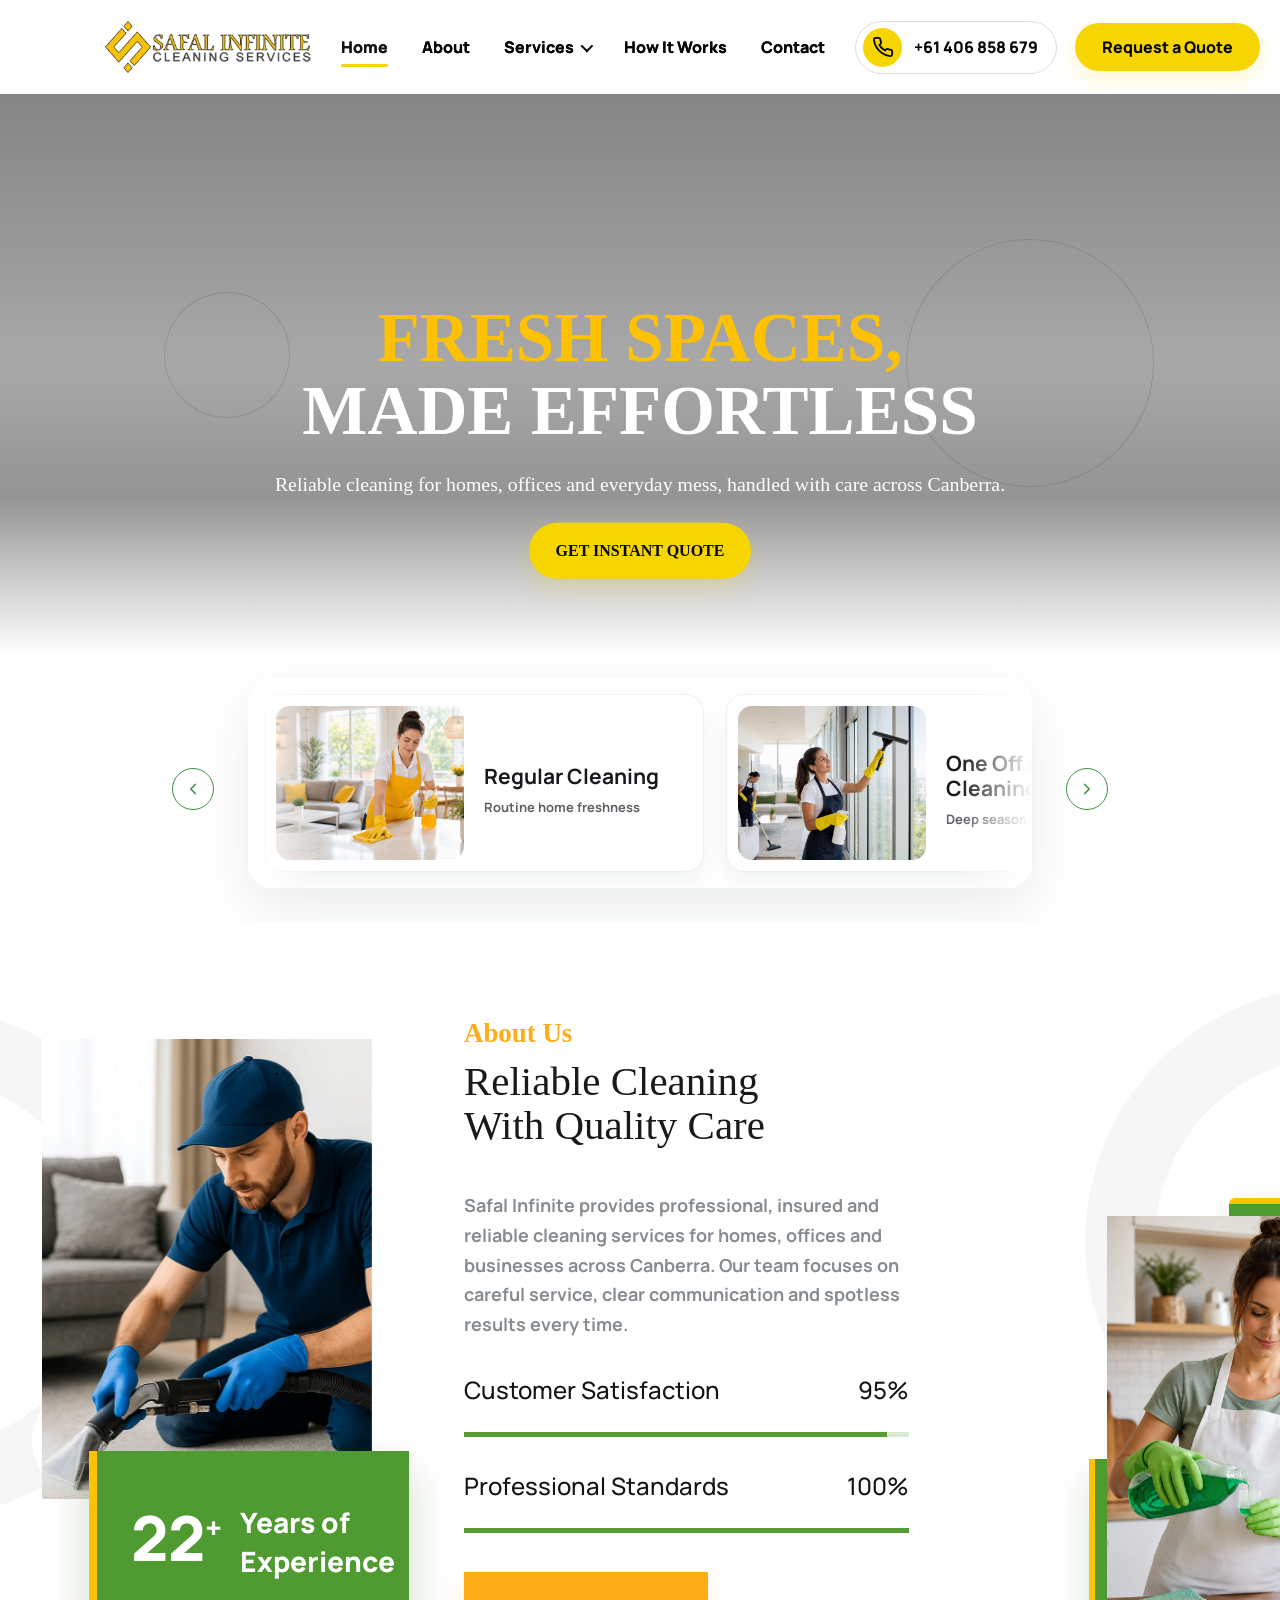
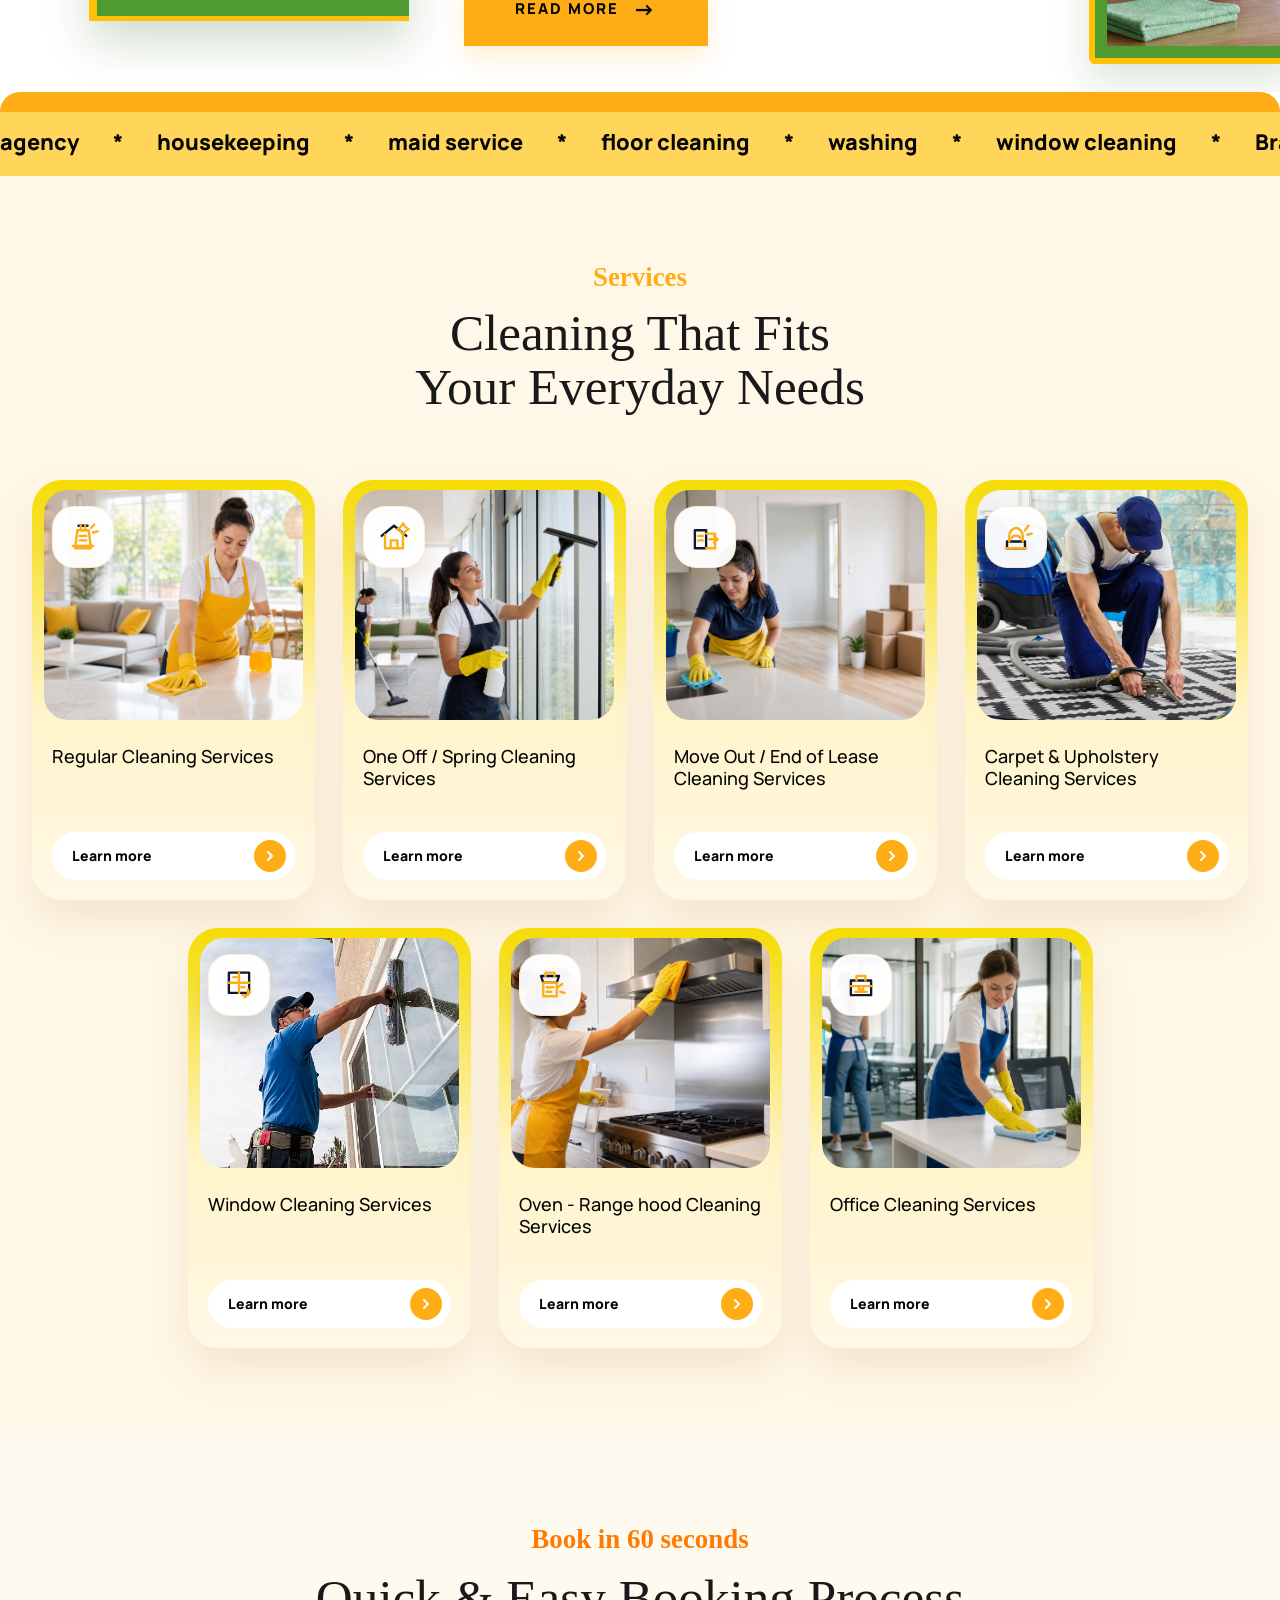
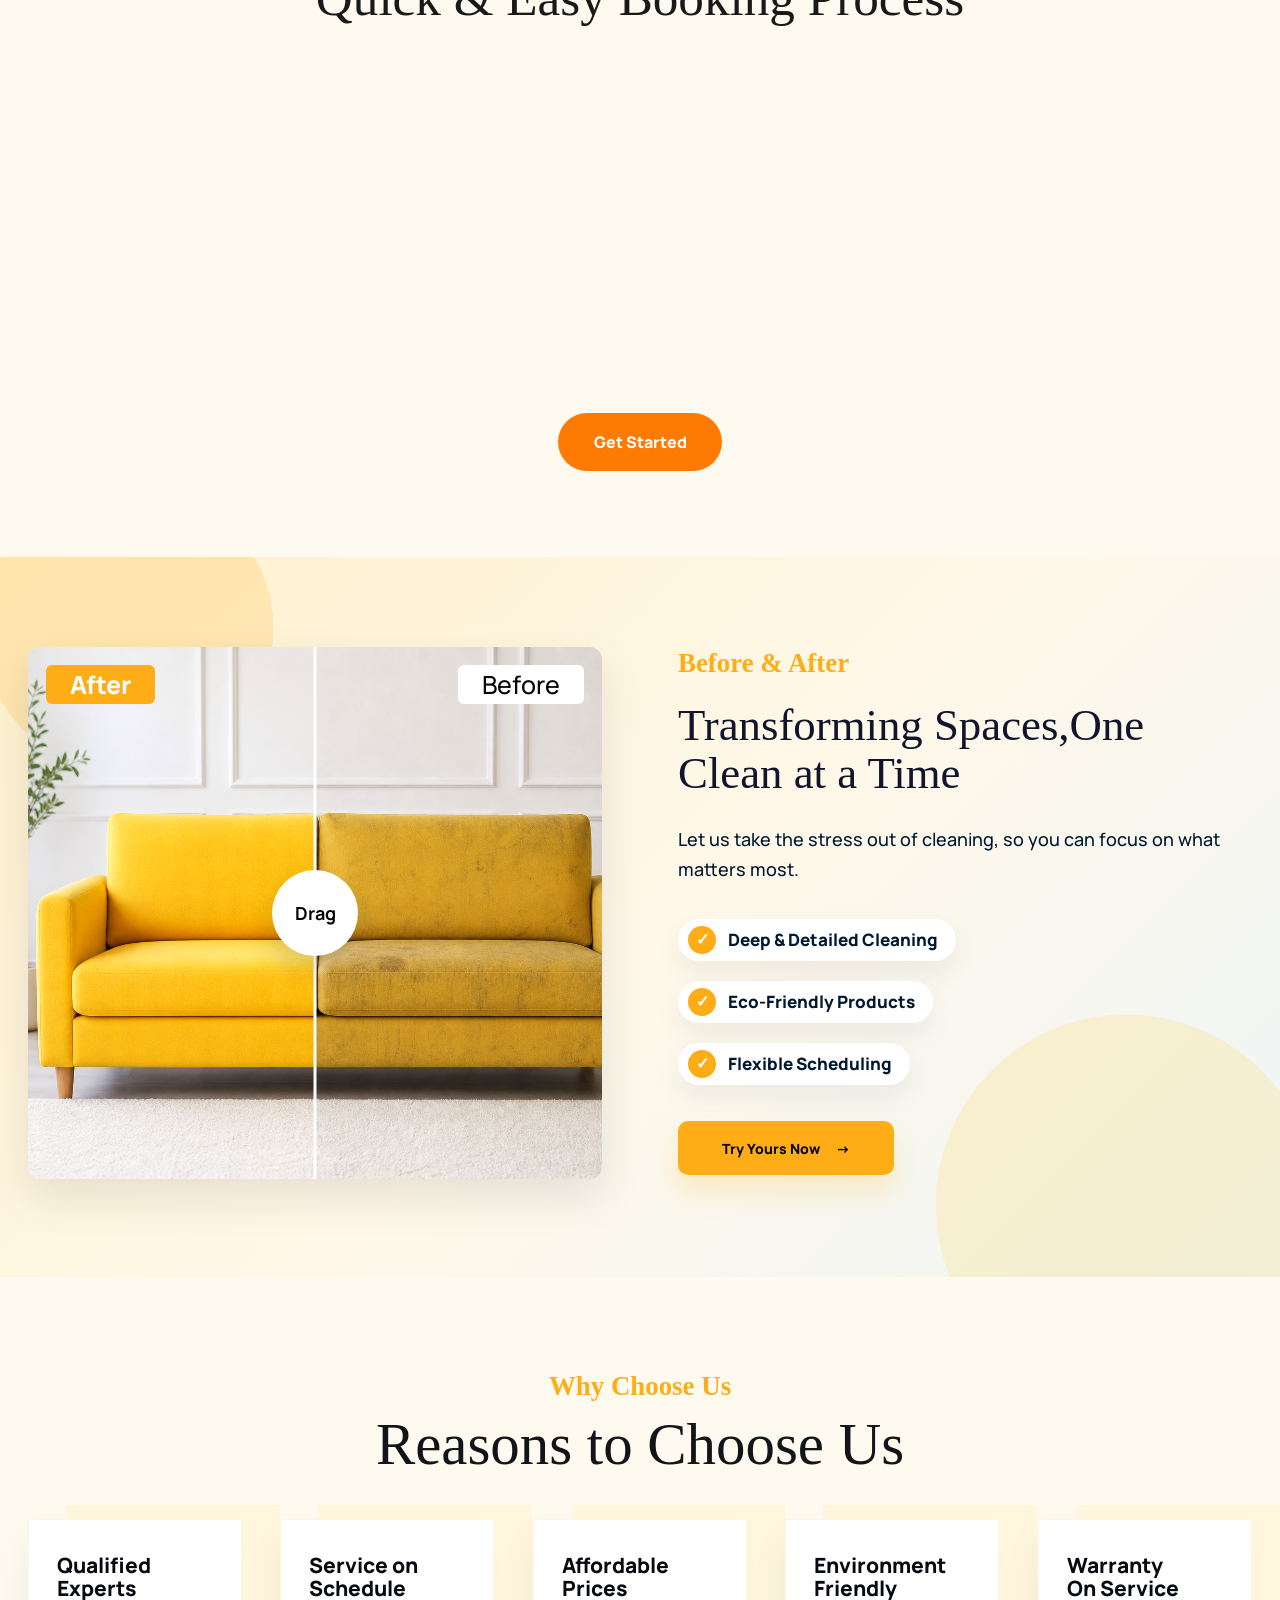
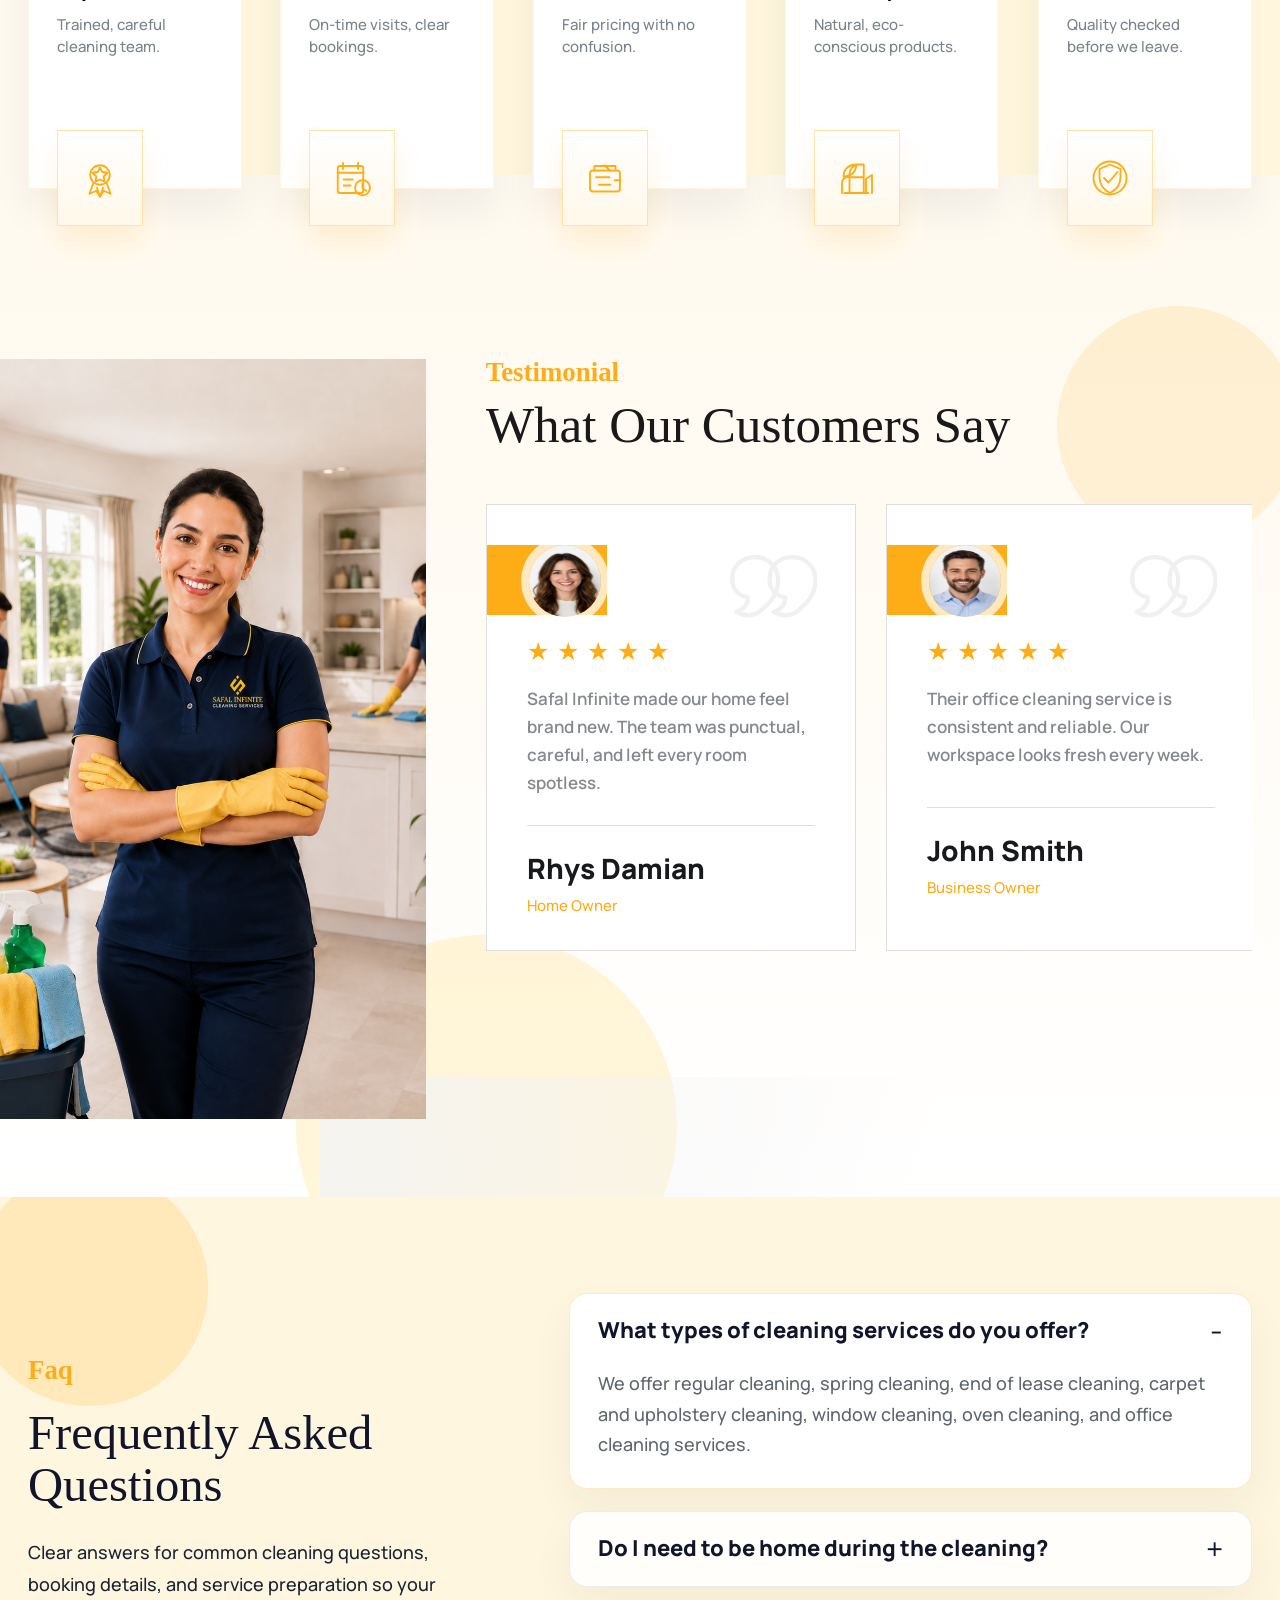
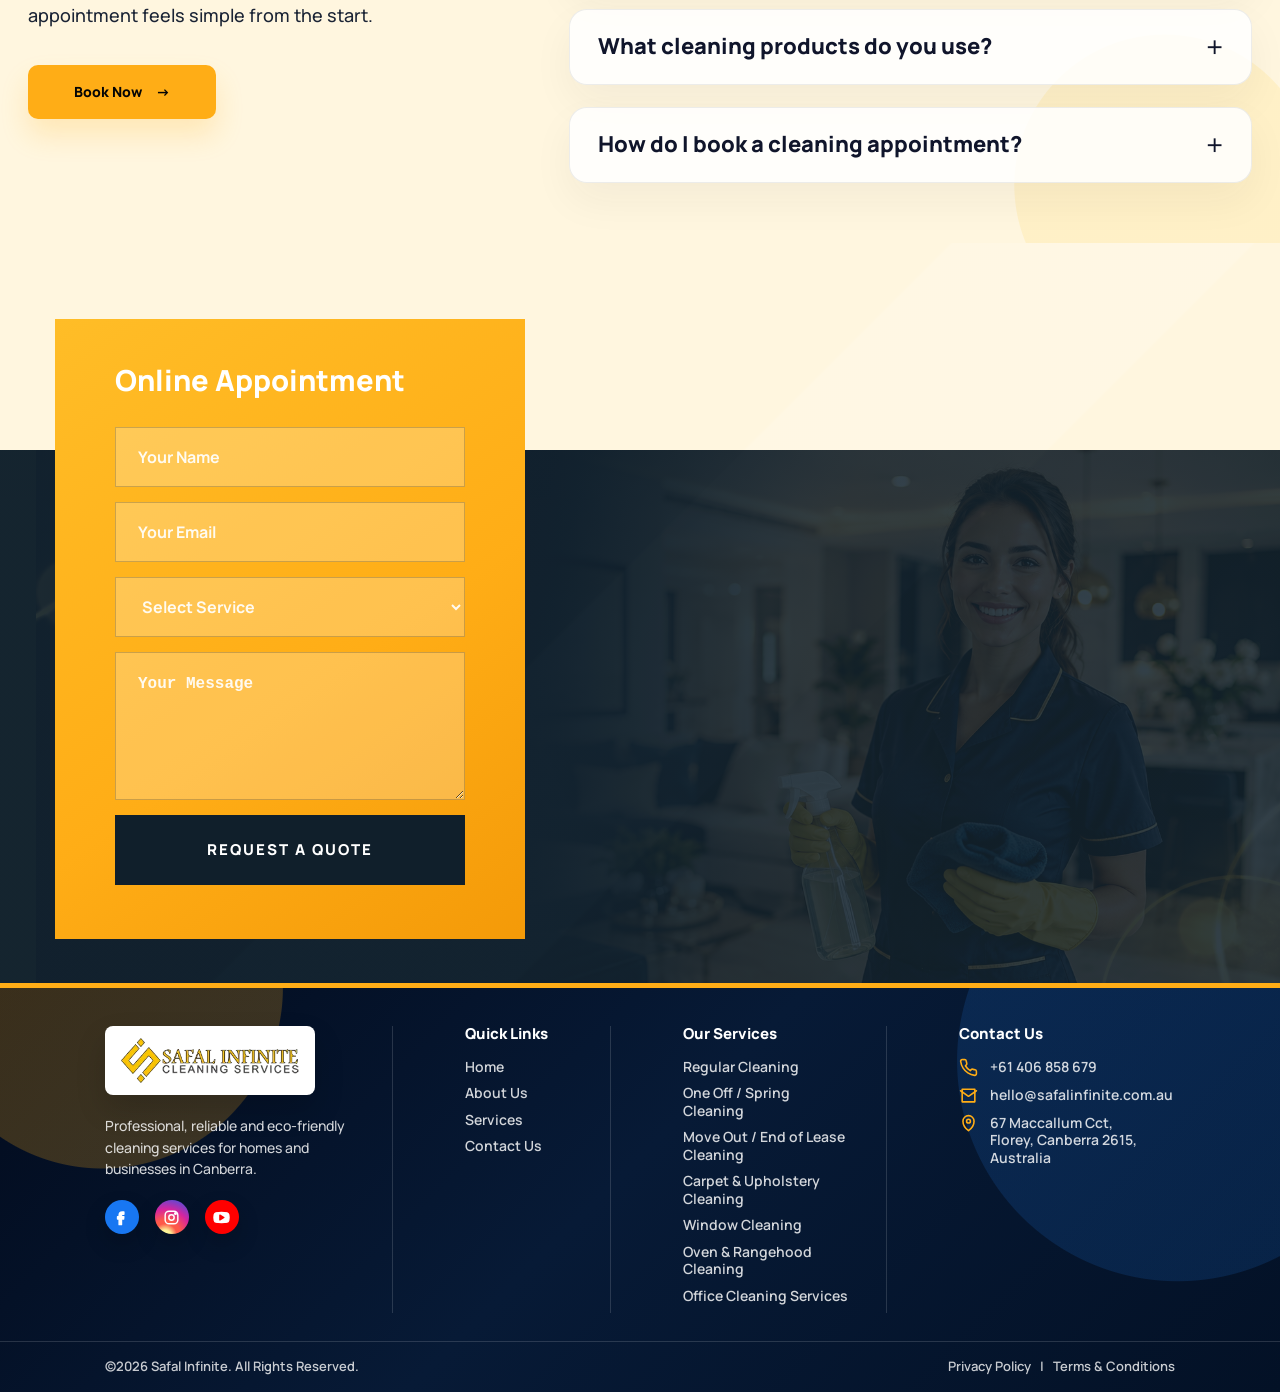
==== commit d2e949c8: "website" ====
--- a/index.html
+++ b/index.html
@@ -197,7 +197,7 @@
 
         <div class="about-content">
           <p class="section-kicker">About Us</p>
-          <h2>You Can Depend On Us<br />For Quality Service</h2>
+          <h2>Reliable Cleaning<br />With Quality Care</h2>
           <p class="about-copy">
             Safal Infinite provides professional, insured and reliable cleaning
             services for homes, offices and businesses across Canberra. Our team
@@ -253,7 +253,7 @@
 
       <section id="services" class="services-intro" aria-label="Services">
         <p class="services-kicker">Services</p>
-        <h2>Where Cleanliness meets<br />Care Services</h2>
+        <h2><span>Cleaning That Fits</span><span>Your Everyday Needs</span></h2>
       </section>
 
       <section class="service-grid-section" aria-label="Cleaning service list">
@@ -477,14 +477,14 @@
             <img src="assets/sofa-after-clean.png" alt="After couch cleaning result" />
           </div>
           <span class="compare-label compare-after">After</span>
-          <span class="compare-label compare-before">before</span>
+          <span class="compare-label compare-before">Before</span>
           <span class="compare-drag">Drag</span>
           <input class="compare-range" type="range" min="0" max="100" value="50" aria-label="Drag to compare before and after cleaning" />
         </div>
 
         <div class="before-after-content">
           <p class="before-after-kicker">Before &amp; After</p>
-          <h2>Transforming Spaces,<br />One Clean at a Time</h2>
+          <h2><span>Transforming Spaces,</span><span>One Clean at a Time</span></h2>
           <p>
             Let us take the stress out of cleaning, so you can focus on what
             matters most.
@@ -510,7 +510,7 @@
 
         <div class="why-card-grid">
           <article class="why-card">
-            <h3>Qualified<br />Experts</h3>
+            <h3>Qualified <br />Experts</h3>
             <p>Trained, careful cleaning team.</p>
             <span class="why-card-icon" aria-hidden="true">
               <svg viewBox="0 0 64 64">
@@ -523,7 +523,7 @@
           </article>
 
           <article class="why-card">
-            <h3>Service on<br />Schedule</h3>
+            <h3>Service on <br />Schedule</h3>
             <p>On-time visits, clear bookings.</p>
             <span class="why-card-icon" aria-hidden="true">
               <svg viewBox="0 0 64 64">
@@ -537,7 +537,7 @@
           </article>
 
           <article class="why-card">
-            <h3>Affordable<br />Prices</h3>
+            <h3>Affordable <br />Prices</h3>
             <p>Fair pricing with no confusion.</p>
             <span class="why-card-icon" aria-hidden="true">
               <svg viewBox="0 0 64 64">
@@ -552,7 +552,7 @@
           </article>
 
           <article class="why-card">
-            <h3>Environment<br />Friendly</h3>
+            <h3>Environment <br />Friendly</h3>
             <p>Natural, eco-conscious products.</p>
             <span class="why-card-icon" aria-hidden="true">
               <svg viewBox="0 0 64 64">
@@ -567,7 +567,7 @@
           </article>
 
           <article class="why-card">
-            <h3>Warranty<br />On Service</h3>
+            <h3>Warranty <br />On Service</h3>
             <p>Quality checked before we leave.</p>
             <span class="why-card-icon" aria-hidden="true">
               <svg viewBox="0 0 64 64">
--- a/styles.css
+++ b/styles.css
@@ -1264,8 +1264,8 @@
   }
 
   .service-strip {
-    width: calc(100% - 28px);
-    padding: 12px;
+    width: calc(100% - 20px);
+    padding: 10px;
     border-radius: 18px;
   }
 
@@ -1274,24 +1274,39 @@
   }
 
   .service-card {
-    grid-template-columns: 96px 1fr;
-    gap: 15px;
-    flex-basis: 290px;
-    min-height: 82px;
+    grid-template-columns: 1fr;
+    gap: 12px;
+    flex-basis: min(246px, calc(100vw - 70px));
+    min-height: 230px;
+    padding: 12px;
+    border-radius: 16px;
   }
 
   .service-card img {
-    width: 96px;
-    height: 82px;
+    width: 100%;
+    height: 128px;
     border-radius: 12px;
   }
 
   .service-card > div {
-    min-height: 72px;
+    min-height: 0;
+    min-width: 0;
+    justify-content: flex-start;
+    text-align: left;
   }
 
   .service-card h2 {
-    font-size: 17px;
+    max-width: none;
+    font-size: 20px;
+    line-height: 1.05;
+    overflow-wrap: normal;
+    word-break: normal;
+  }
+
+  .service-card p {
+    max-width: none;
+    font-size: 13px;
+    line-height: 1.35;
   }
 
   .slider-arrow,
@@ -1807,6 +1822,10 @@
   letter-spacing: 0;
 }
 
+.services-intro h2 span {
+  display: block;
+}
+
 @media (max-width: 680px) {
   .services-intro {
     padding: 72px 20px 54px;
@@ -1817,7 +1836,11 @@
   }
 
   .services-intro h2 {
-    font-size: 42px;
+    font-size: clamp(31px, 8.7vw, 38px);
+  }
+
+  .services-intro h2 span {
+    white-space: nowrap;
   }
 }
 
@@ -2573,37 +2596,109 @@
 
 @media (max-width: 680px) {
   .before-after-section {
-    padding: 62px 18px;
+    display: flex;
+    flex-direction: column;
+    gap: 26px;
+    padding: 54px 16px 64px;
+    background:
+      radial-gradient(circle at 0 0, rgba(255, 173, 22, 0.2) 0 118px, transparent 119px),
+      radial-gradient(circle at 100% 100%, rgba(255, 214, 90, 0.18) 0 150px, transparent 151px),
+      linear-gradient(180deg, #fff6df 0%, #ffffff 100%);
+  }
+
+  .before-after-content {
+    order: -1;
+    width: 100%;
+    text-align: left;
+  }
+
+  .before-after-kicker {
+    margin-bottom: 12px;
+    font-size: 30px;
+  }
+
+  .before-after-content h2 {
+    max-width: 340px;
+    margin: 0 0 14px;
+    font-size: 34px;
+    line-height: 1.08;
+  }
+
+  .before-after-content h2 span {
+    display: block;
+  }
+
+  .before-after-content > p:not(.before-after-kicker) {
+    max-width: 320px;
+    margin: 0 0 24px;
+    font-size: 16px;
+    line-height: 1.55;
+    text-align: left;
+  }
+
+  .before-after-list {
+    gap: 11px;
+    width: min(330px, 100%);
+    margin: 0 0 24px;
+  }
+
+  .before-after-list li {
+    width: fit-content;
+    margin: 0;
+    min-height: 46px;
+    padding: 8px 18px 8px 9px;
+    font-size: 15px;
+    text-align: left;
+  }
+
+  .before-after-actions {
+    justify-content: center;
+  }
+
+  .before-after-visual {
+    width: 100%;
+    border: 6px solid #ffffff;
+    border-radius: 18px;
+    box-shadow: 0 18px 38px rgba(16, 24, 32, 0.12);
   }
 
   .before-after-visual img {
-    height: 360px;
+    height: 300px;
   }
 
   .compare-image,
   .compare-after-image img {
-    height: 360px;
+    height: 300px;
   }
 
   .compare-after-image img {
-    width: min(720px, calc(100vw - 36px));
+    width: calc(100vw - 44px);
   }
 
   .compare-label {
-    min-width: 82px;
+    top: 14px;
+    min-width: 76px;
     min-height: 34px;
-    font-size: 19px;
-    padding: 0 16px;
+    padding: 0 14px;
+    border-radius: 999px;
+    font-size: 16px;
+    font-weight: 800;
+    box-shadow: 0 10px 22px rgba(16, 24, 32, 0.12);
+  }
+
+  .compare-after {
+    left: 14px;
+  }
+
+  .compare-before {
+    right: 14px;
   }
 
   .compare-drag {
-    width: 68px;
-    height: 68px;
-    font-size: 15px;
-  }
-
-  .before-after-content h2 {
-    font-size: 42px;
+    width: 58px;
+    height: 58px;
+    font-size: 13px;
+    box-shadow: 0 12px 24px rgba(16, 24, 32, 0.16);
   }
 }
 
@@ -3011,24 +3106,73 @@
 }
 
 @media (max-width: 680px) {
+  .why-card-grid {
+    gap: 18px;
+  }
+
   .why-choose-section {
     padding: 70px 18px 104px;
   }
 
   .why-choose-section .why-kicker {
-    letter-spacing: 3px;
+    margin-bottom: 8px;
+    font-size: 28px;
+    letter-spacing: 0;
   }
 
   .why-choose-section .why-content h2 {
-    font-size: 38px;
+    font-size: clamp(28px, 7.4vw, 34px);
+    line-height: 1.05;
+    white-space: nowrap;
   }
 
   .why-card {
-    padding: 32px 28px 88px;
+    display: grid;
+    grid-template-columns: 56px minmax(0, 1fr);
+    align-items: center;
+    column-gap: 15px;
+    min-height: 0;
+    padding: 22px 18px;
+    border-radius: 16px;
+    box-shadow: 0 18px 34px rgba(0, 25, 47, 0.07);
   }
 
   .why-card-icon {
-    left: 28px;
+    position: static;
+    grid-row: 1 / span 2;
+    width: 58px;
+    height: 58px;
+    transform: none;
+    background: #fffaf0;
+    box-shadow: 0 10px 22px rgba(255, 173, 22, 0.12);
+  }
+
+  .why-card h3 {
+    margin: 0 0 6px;
+    font-size: clamp(17px, 4.85vw, 19px);
+    line-height: 1.08;
+    white-space: nowrap;
+    word-spacing: normal;
+  }
+
+  .why-card h3 br {
+    display: none;
+  }
+
+  .why-card p {
+    margin: 0;
+    font-size: 15px;
+    line-height: 1.45;
+  }
+
+  .why-card:hover,
+  .why-card:hover .why-card-icon,
+  .why-card:hover .why-card-icon svg {
+    transform: none;
+  }
+
+  .why-card::before {
+    display: none;
   }
 }
 
@@ -3269,26 +3413,104 @@
 
 @media (max-width: 760px) {
   .testimonial-section {
-    padding: 44px 18px 58px;
+    display: block;
+    padding: 54px 0 64px 16px;
+    overflow: hidden;
   }
 
   .testimonial-photo {
-    height: 430px;
+    display: none;
+  }
+
+  .testimonial-content {
+    width: 100%;
+    margin: 0;
+    overflow: visible;
+  }
+
+  .testimonial-kicker {
+    margin-bottom: 12px;
+    font-size: 30px;
   }
 
   .testimonial-content h2 {
-    margin-bottom: 34px;
-    font-size: 42px;
+    max-width: 330px;
+    margin: 0 0 28px;
+    font-size: 38px;
+    line-height: 1.08;
   }
 
   .testimonial-cards {
-    --testimonial-card-gap: 22px;
+    display: flex;
+    gap: 14px;
+    width: max-content;
+    padding-right: 16px;
+    overflow-x: visible;
+    overflow-y: hidden;
+    animation: testimonialMobileSlide 18s linear infinite;
+    scroll-snap-type: x mandatory;
+    scroll-padding: 0;
+    -webkit-overflow-scrolling: touch;
+  }
+
+  .testimonial-cards::-webkit-scrollbar {
+    height: 0;
   }
 
   .testimonial-card {
-    flex-basis: min(360px, calc(100vw - 56px));
+    flex: 0 0 min(286px, 76vw);
+    scroll-snap-align: start;
     min-height: auto;
-    padding: 34px 28px 30px;
+    padding: 26px 22px 24px;
+    border-radius: 14px;
+    box-shadow: 0 18px 42px rgba(7, 23, 44, 0.08);
+  }
+
+  .testimonial-card[aria-hidden="true"] {
+    display: block;
+  }
+
+  .testimonial-card::before {
+    top: 32px;
+    width: 88px;
+    height: 58px;
+    border-radius: 0 18px 18px 0;
+  }
+
+  .testimonial-card-top {
+    min-height: 66px;
+  }
+
+  .avatar {
+    width: 62px;
+    height: 62px;
+  }
+
+  .quote-mark {
+    right: 24px;
+    top: 28px;
+    width: 72px;
+    height: 72px;
+  }
+
+  .stars {
+    margin: 16px 0 18px;
+  }
+
+  .testimonial-card p {
+    min-height: auto;
+    margin-bottom: 22px;
+    font-size: 15px;
+    line-height: 1.6;
+  }
+
+  .testimonial-author {
+    padding-top: 20px;
+  }
+
+  .testimonial-author h3 {
+    font-size: 22px;
+    margin-bottom: 8px;
   }
 }
 
@@ -3311,6 +3533,28 @@
   84%,
   100% {
     transform: translateX(calc((var(--testimonial-card-width) + var(--testimonial-card-gap)) * -3));
+  }
+}
+
+@keyframes testimonialMobileSlide {
+  0%,
+  16% {
+    transform: translateX(0);
+  }
+
+  28%,
+  44% {
+    transform: translateX(calc((min(286px, 76vw) + 14px) * -1));
+  }
+
+  56%,
+  72% {
+    transform: translateX(calc((min(286px, 76vw) + 14px) * -2));
+  }
+
+  84%,
+  100% {
+    transform: translateX(calc((min(286px, 76vw) + 14px) * -3));
   }
 }
 
@@ -3901,9 +4145,8 @@
 
 @media (max-width: 760px) {
   .contact-booking {
-    padding: 44px 18px 360px;
+    padding: 36px 18px 28px;
     background:
-      radial-gradient(circle at 80% 100%, #ffad16 0 96px, transparent 97px),
       linear-gradient(180deg, transparent 0 12%, rgba(18, 34, 45, 0.92) 12% 100%),
       #fff6df;
   }
@@ -3921,10 +4164,7 @@
   }
 
   .appointment-cleaner {
-    right: 50%;
-    bottom: -14px;
-    width: min(360px, 86vw);
-    transform: translateX(50%);
+    display: none;
     animation: none;
   }
 }
@@ -4028,6 +4268,10 @@
 .footer-social .youtube svg path:last-child {
   fill: #ff0000;
   stroke: #ff0000;
+}
+
+.footer-mobile-actions {
+  display: none;
 }
 
 .footer-column h2 {
@@ -4140,21 +4384,157 @@
 }
 
 @media (max-width: 620px) {
+  .site-footer {
+    padding: 18px 12px 0;
+  }
+
   .footer-main,
   .footer-bottom {
     width: 100%;
-    padding-left: 18px;
-    padding-right: 18px;
+    padding-left: 0;
+    padding-right: 0;
   }
 
   .footer-main {
     grid-template-columns: 1fr;
-    padding-top: 38px;
+    gap: 18px;
+    padding-top: 0;
+    padding-bottom: 18px;
+  }
+
+  .footer-brand,
+  .footer-column {
+    min-height: 0;
+    padding: 18px;
+    border: 1px solid rgba(255, 173, 22, 0.22);
+    border-radius: 14px;
+    background: rgba(255, 255, 255, 0.06);
+    box-shadow: 0 18px 40px rgba(0, 0, 0, 0.16);
+  }
+
+  .footer-brand {
+    display: grid;
+    justify-items: center;
+    text-align: center;
+  }
+
+  .footer-brand img {
+    width: min(230px, 74vw);
+    margin: 0 auto 16px;
+    padding: 10px 14px;
+  }
+
+  .footer-brand p {
+    max-width: 300px;
+    margin: 0 auto 16px;
+    font-size: 13px;
+    line-height: 1.65;
+  }
+
+  .footer-mobile-actions {
+    display: grid;
+    gap: 10px;
+    width: 100%;
+    margin: 0 0 16px;
+  }
+
+  .footer-mobile-actions a {
+    display: inline-flex;
+    align-items: center;
+    justify-content: center;
+    gap: 10px;
+    min-height: 46px;
+    border-radius: 8px;
+    color: #ffffff;
+    font-size: 14px;
+    font-weight: 900;
+    text-decoration: none;
+    box-shadow: 0 12px 24px rgba(0, 0, 0, 0.18);
+  }
+
+  .footer-mobile-actions svg {
+    width: 18px;
+    height: 18px;
+    fill: none;
+    stroke: currentColor;
+    stroke-width: 2.2;
+  }
+
+  .footer-call-action {
+    background: #ffad16;
+  }
+
+  .footer-whatsapp-action {
+    background: #123d73;
+  }
+
+  .footer-social {
+    justify-content: center;
+    gap: 12px;
+  }
+
+  .footer-social a {
+    width: 38px;
+    height: 38px;
+    background-clip: padding-box;
+    box-shadow: 0 12px 26px rgba(0, 0, 0, 0.22);
+  }
+
+  .footer-column h2 {
+    display: flex;
+    align-items: center;
+    gap: 10px;
+    margin: 0 0 14px;
+    padding-bottom: 12px;
+    border-bottom: 2px solid rgba(255, 173, 22, 0.72);
+    color: #ffad16;
+    font-family: "Times New Roman", Times, serif;
+    font-size: 20px;
+    line-height: 1;
+    font-weight: 700;
+  }
+
+  .footer-column h2::before {
+    content: "";
+    width: 26px;
+    height: 26px;
+    border-radius: 50%;
+    background:
+      url("data:image/svg+xml,%3Csvg width='26' height='26' viewBox='0 0 26 26' xmlns='http://www.w3.org/2000/svg'%3E%3Cpath d='m9 8 7 5-7 5Z' fill='%23fff'/%3E%3C/svg%3E") center / 14px 14px no-repeat,
+      #ffad16;
+    box-shadow: 0 8px 18px rgba(255, 173, 22, 0.26);
+  }
+
+  .footer-column a,
+  .footer-contact p {
+    gap: 10px;
+    margin-bottom: 11px;
+    font-size: 14px;
+    line-height: 1.35;
+  }
+
+  .footer-column[aria-label="Footer services"] {
+    grid-column: auto;
+  }
+
+  .footer-contact p br {
+    display: none;
   }
 
   .footer-bottom {
     flex-direction: column;
-    align-items: flex-start;
+    align-items: center;
+    justify-content: center;
+    gap: 12px;
+    margin: 0 -12px;
+    padding-top: 16px;
+    padding-bottom: 20px;
+    text-align: center;
+  }
+
+  .footer-bottom div {
+    justify-content: center;
+    flex-wrap: wrap;
   }
 }
 
@@ -4579,3 +4959,256 @@
     grid-template-columns: 1fr;
   }
 }
+
+@media (max-width: 680px) {
+  .services-kicker,
+  .process-kicker,
+  .before-after-kicker,
+  .why-choose-section .why-kicker,
+  .testimonial-kicker,
+  .faq-kicker {
+    display: block;
+    margin: 0 auto 10px;
+    font-size: 28px;
+    line-height: 1;
+    letter-spacing: 0;
+    text-align: center;
+  }
+
+  .services-intro h2,
+  .booking-process h2,
+  .before-after-content h2,
+  .why-choose-section .why-content h2,
+  .testimonial-content h2,
+  .faq-copy h2 {
+    width: min(340px, 100%);
+    max-width: 340px;
+    margin-right: auto;
+    margin-left: auto;
+    font-size: 34px;
+    line-height: 1.12;
+    text-align: center;
+    white-space: normal;
+    text-wrap: balance;
+  }
+
+  .services-intro h2 span,
+  .before-after-content h2 span {
+    display: block;
+    white-space: normal;
+  }
+
+  .before-after-content > p:not(.before-after-kicker),
+  .before-after-list {
+    margin-right: auto;
+    margin-left: auto;
+  }
+
+  .before-after-content > p:not(.before-after-kicker) {
+    text-align: center;
+  }
+
+  .clean-banner {
+    padding-bottom: 20px;
+  }
+
+  .banner-visual::after {
+    background:
+      linear-gradient(180deg, rgba(0, 25, 47, 0.58) 0%, rgba(0, 25, 47, 0.42) 46%, rgba(0, 25, 47, 0.5) 72%, rgba(255, 255, 255, 0.92) 100%);
+  }
+
+  .banner-visual video {
+    height: 430px;
+    object-position: center;
+  }
+
+  .hero-video-content {
+    top: 214px;
+    width: min(330px, calc(100% - 34px));
+  }
+
+  .hero-video-content h1 {
+    max-width: 320px;
+    font-size: clamp(29px, 8.8vw, 35px);
+    line-height: 1.08;
+    letter-spacing: 0;
+  }
+
+  .hero-video-content h1 span {
+    display: block;
+  }
+
+  .hero-video-content p {
+    max-width: 306px;
+    margin-top: 14px;
+    font-size: 15px;
+    line-height: 1.45;
+    font-weight: 600;
+  }
+
+  .hero-video-content .quote-button {
+    min-width: 184px;
+    min-height: 48px;
+    margin-top: 18px;
+    border-radius: 999px;
+    font-size: 12px;
+  }
+
+  .faq-section {
+    padding: 58px 18px 112px;
+  }
+
+  .faq-copy {
+    width: 100%;
+    text-align: center;
+  }
+
+  .faq-copy h2 {
+    max-width: 330px;
+    margin-bottom: 20px;
+  }
+
+  .faq-copy > p:not(.faq-kicker) {
+    max-width: 325px;
+    margin: 0 auto 28px;
+    font-size: 16px;
+    line-height: 1.65;
+    text-align: center;
+  }
+
+  .faq-button {
+    width: min(230px, 100%);
+    margin: 0 auto;
+    min-height: 54px;
+    border-radius: 10px;
+  }
+
+  .about-cleaning {
+    display: block;
+    min-height: 0;
+    padding: 54px 18px 64px;
+    overflow: hidden;
+  }
+
+  .about-left {
+    width: 100%;
+    min-height: 0;
+    margin: 0 0 34px;
+  }
+
+  .about-left > img {
+    width: 100%;
+    height: 320px;
+    border-radius: 16px;
+    object-fit: cover;
+    object-position: center;
+  }
+
+  .experience-card {
+    position: relative;
+    right: auto;
+    bottom: auto;
+    width: calc(100% - 28px);
+    min-height: 104px;
+    margin: -54px auto 0;
+    padding: 22px 24px;
+    grid-template-columns: auto 1fr;
+    column-gap: 14px;
+    border-left-width: 0;
+    border-radius: 14px;
+    box-shadow: 0 18px 36px rgba(44, 94, 26, 0.2);
+  }
+
+  .experience-card strong {
+    font-size: 48px;
+  }
+
+  .experience-card sup {
+    font-size: 22px;
+  }
+
+  .experience-card span,
+  .experience-card small {
+    margin: 0;
+    font-size: 20px;
+    line-height: 1.05;
+  }
+
+  .about-content {
+    width: min(340px, 100%);
+    margin: 0 auto;
+    padding-top: 0;
+  }
+
+  .section-kicker {
+    margin-bottom: 10px;
+    font-size: 30px;
+  }
+
+  .about-content h2 {
+    max-width: 340px;
+    font-size: 34px;
+    line-height: 1.1;
+    white-space: normal;
+  }
+
+  .about-copy {
+    max-width: 100%;
+    margin: 26px 0 28px;
+    font-size: 16px;
+    line-height: 1.6;
+    overflow: visible;
+  }
+
+  .skill-row {
+    width: 100%;
+    margin-bottom: 14px;
+    padding: 16px 16px 18px;
+    border: 1px solid rgba(85, 157, 52, 0.16);
+    border-radius: 14px;
+    background: #ffffff;
+    box-shadow: 0 14px 30px rgba(0, 25, 47, 0.05);
+  }
+
+  .skill-item {
+    gap: 12px;
+    margin-bottom: 24px;
+  }
+
+  .skill-label {
+    font-size: 22px;
+    line-height: 1.2;
+  }
+
+  .skill-row > div {
+    align-items: center;
+    gap: 14px;
+    margin-bottom: 12px;
+    font-size: 18px;
+    line-height: 1.2;
+  }
+
+  .skill-row progress {
+    height: 8px;
+    border-radius: 999px;
+  }
+
+  .skill-row progress::-webkit-progress-bar {
+    border-radius: 999px;
+  }
+
+  .skill-row progress::-webkit-progress-value {
+    border-radius: 999px;
+  }
+
+  .skill-row progress::-moz-progress-bar {
+    border-radius: 999px;
+  }
+
+  .read-more-button {
+    width: 100%;
+    min-height: 58px;
+    margin-top: 12px;
+    border-radius: 12px;
+  }
+}
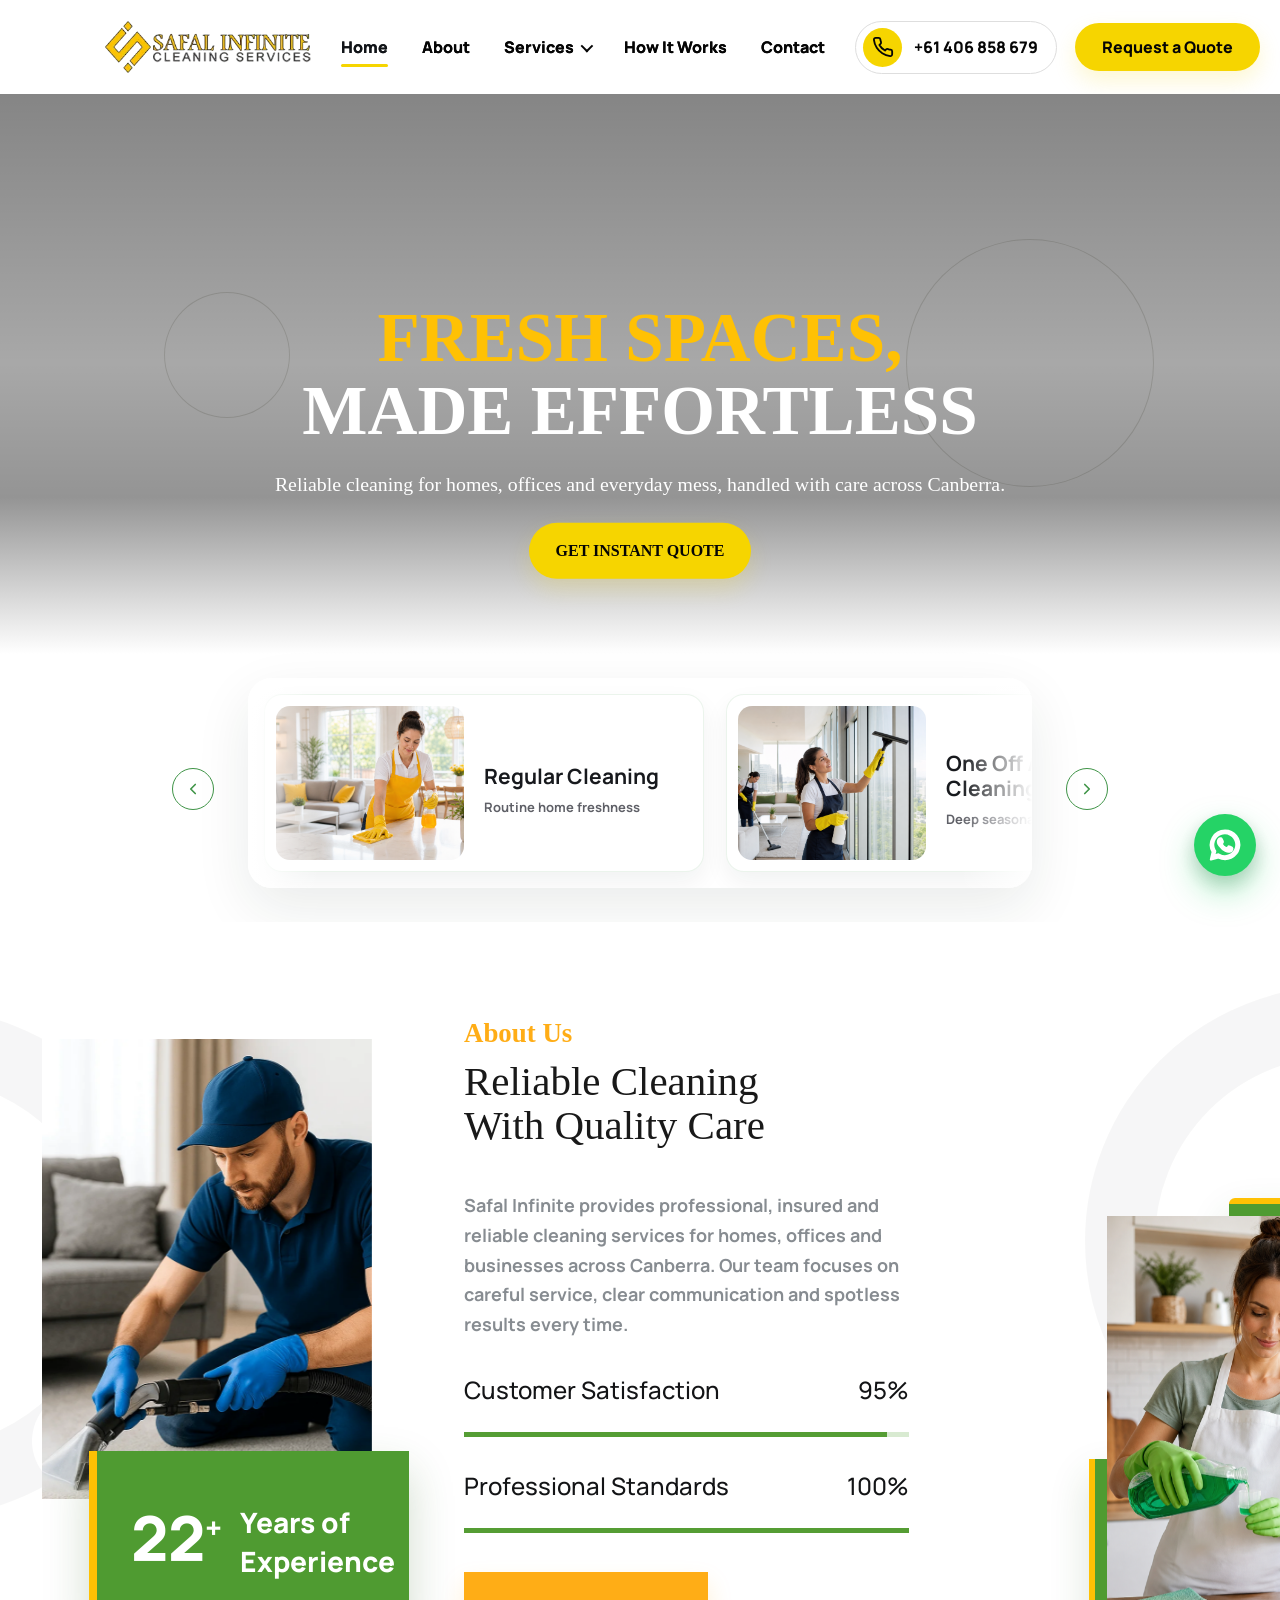
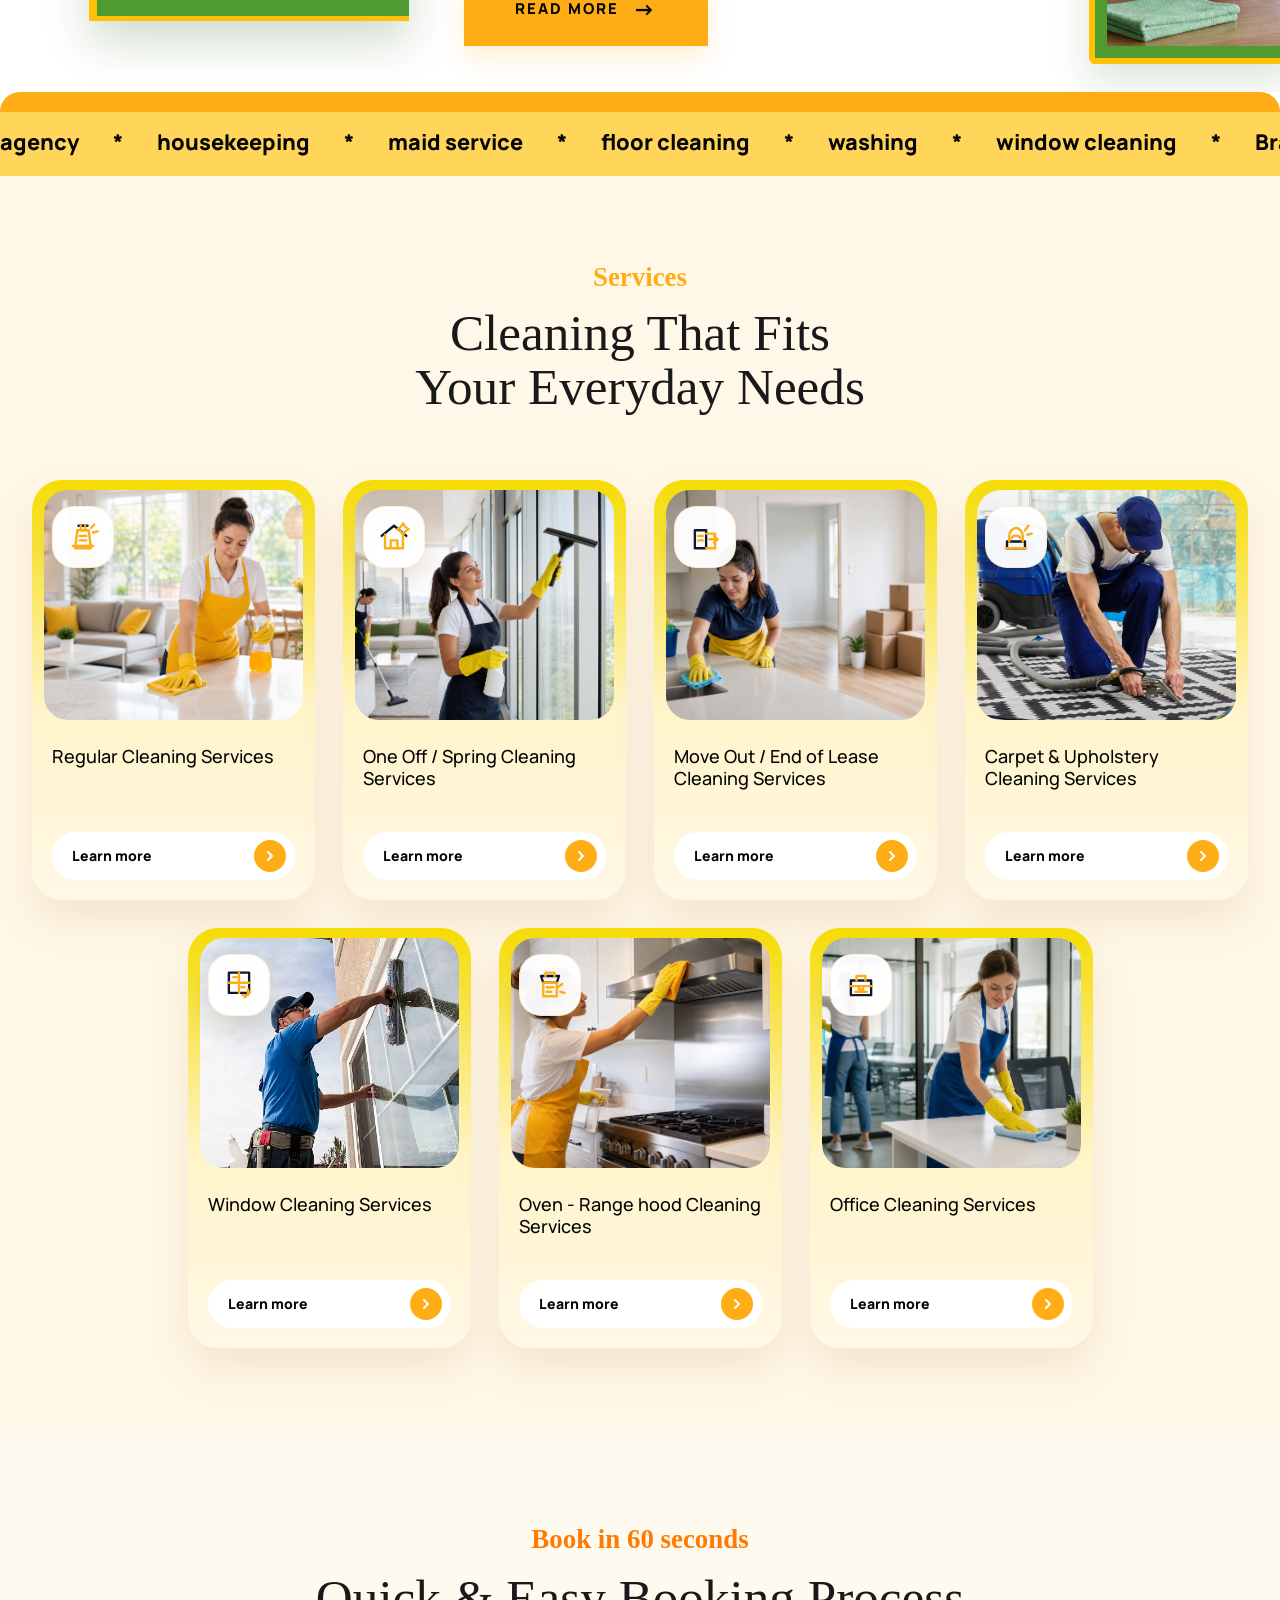
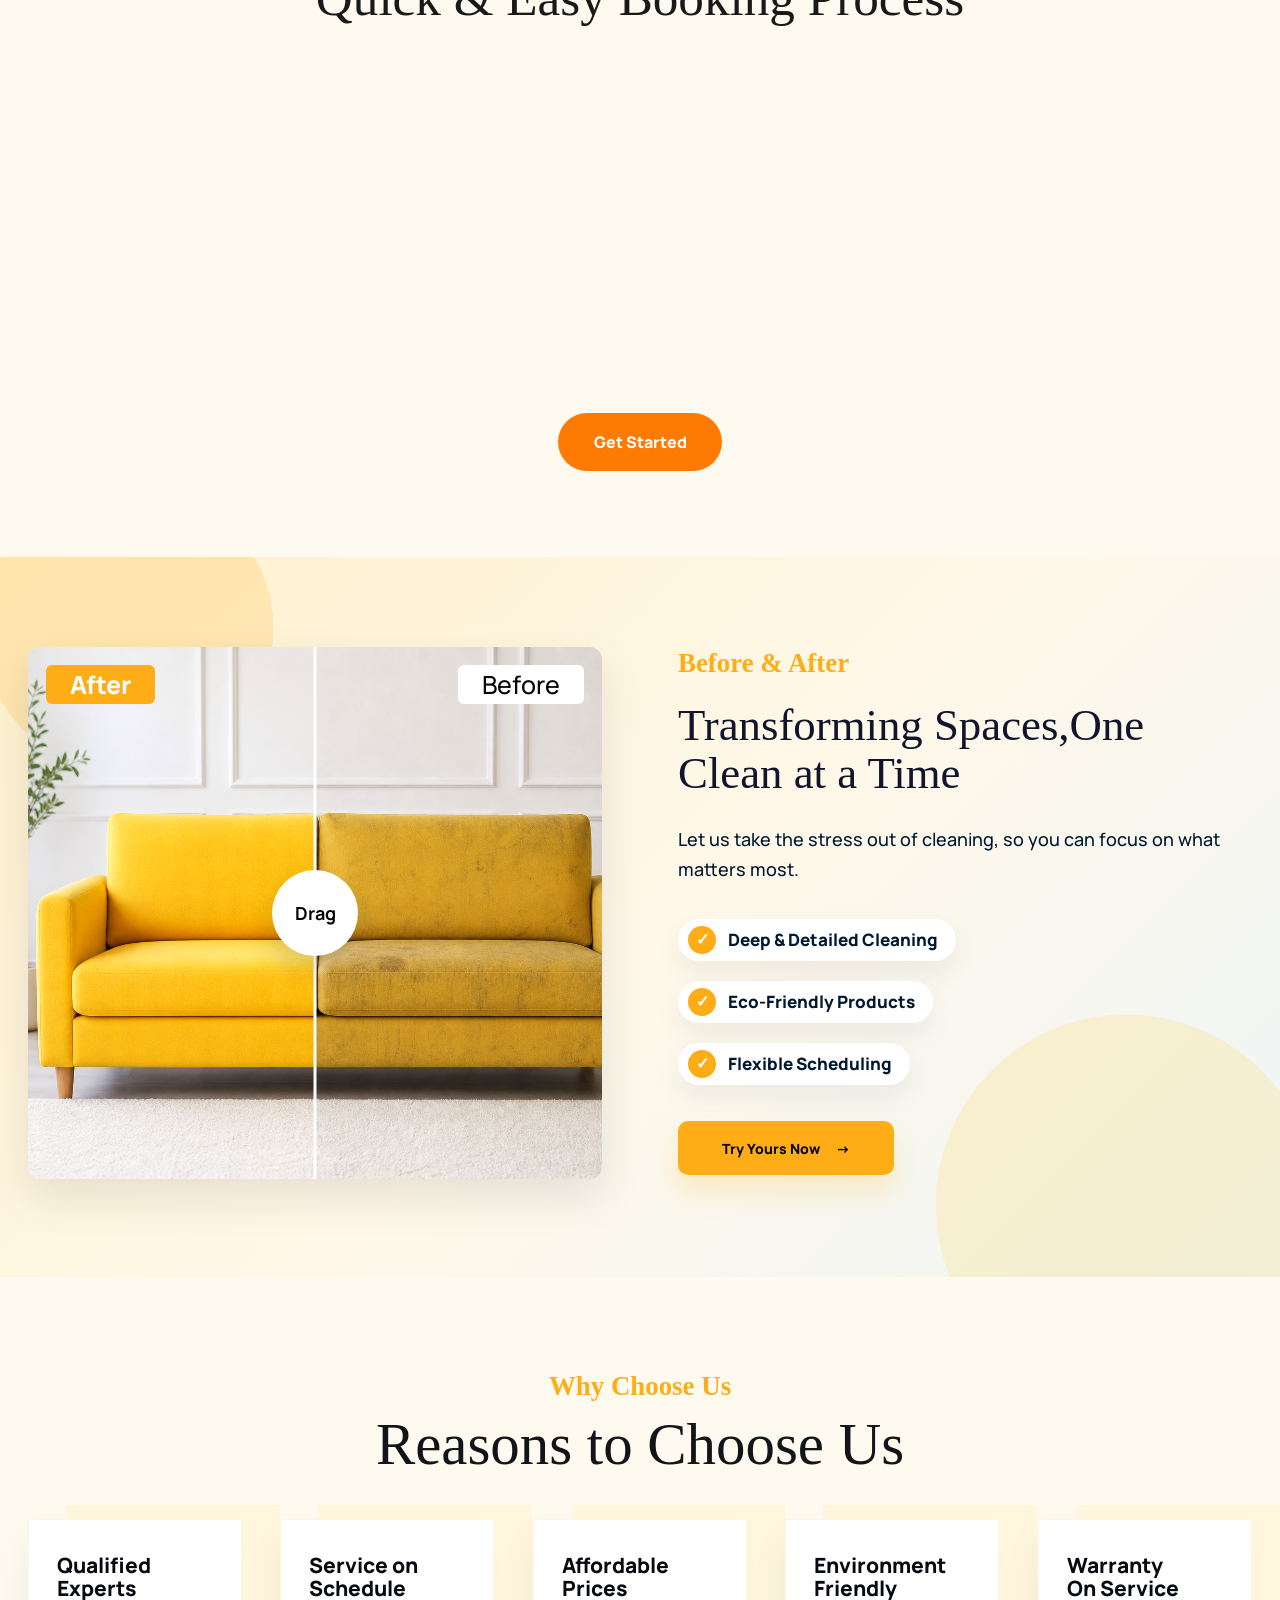
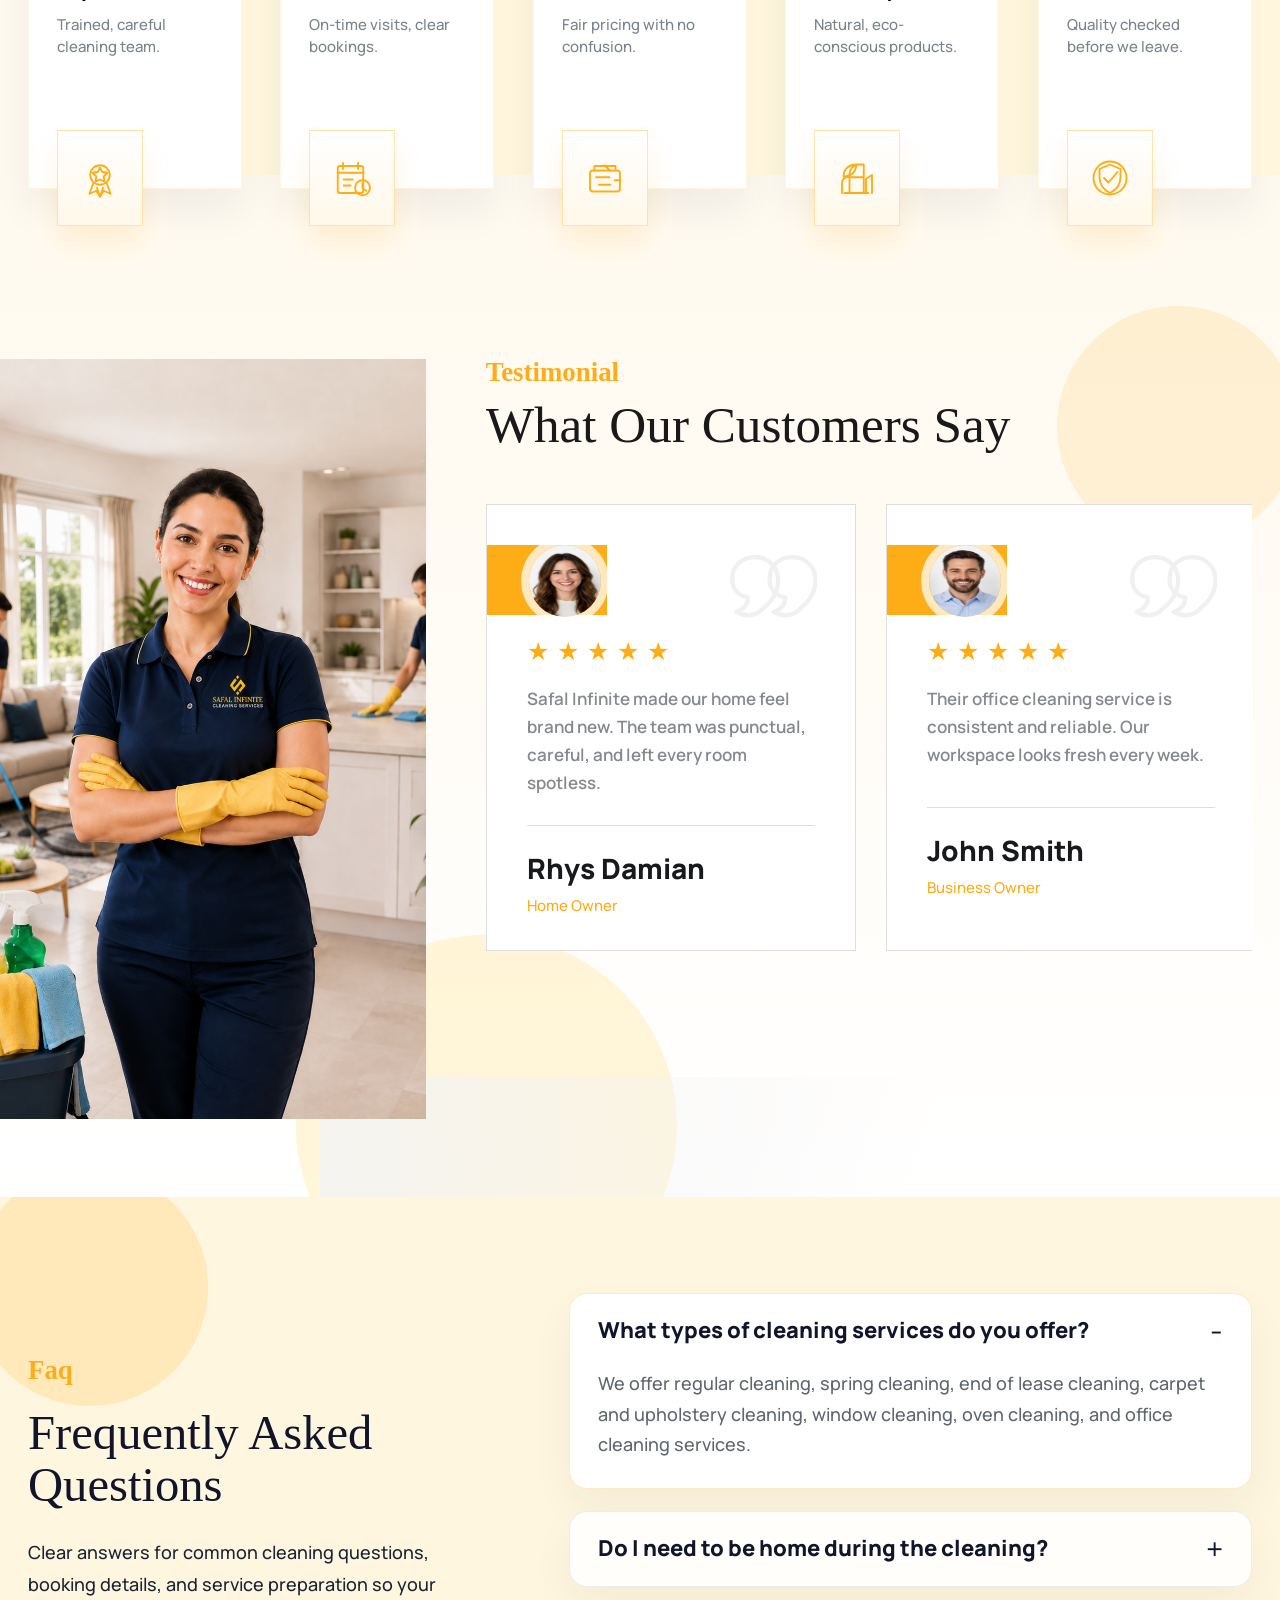
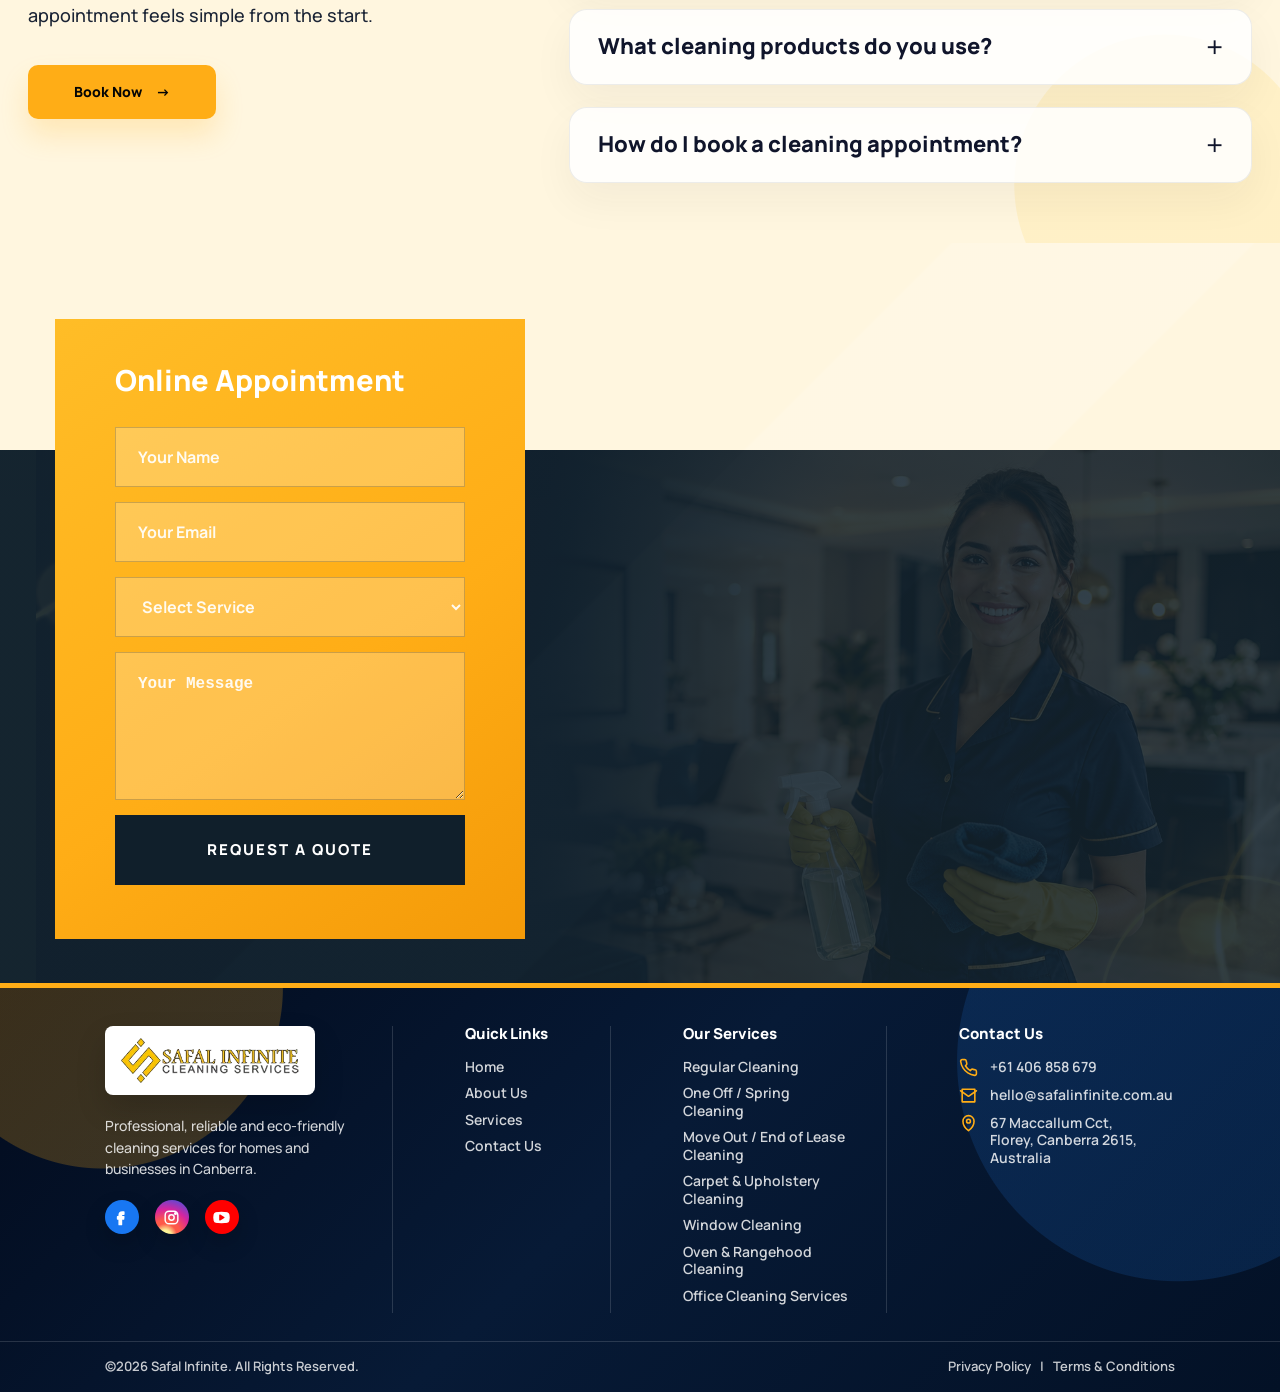
==== commit 2c7ea4b9: "website" ====
--- a/index.html
+++ b/index.html
@@ -75,7 +75,7 @@
         <div class="hero-video-content">
           <h1><span>Fresh Spaces,</span> Made Effortless</h1>
           <p>Reliable cleaning for homes, offices and everyday mess, handled with care across Canberra.</p>
-          <a class="quote-button" href="pages/contact.html">Get Instant Quote</a>
+          <a class="quote-button" href="#about-cleaning">Get Instant Quote</a>
         </div>
 
         <div class="service-strip" aria-label="Featured cleaning services">
@@ -90,21 +90,21 @@
             <article class="service-card">
               <img src="assets/service-residential.png" alt="One off and spring cleaning services" />
               <div>
-                <h2>One Off / Spring Cleaning</h2>
+                <h2><span class="desktop-title">One Off / Spring Cleaning</span><span class="mobile-title">Spring Cleaning</span></h2>
                 <p>Deep seasonal refresh</p>
               </div>
             </article>
             <article class="service-card">
               <img src="assets/service-move-out-cleaning.png" alt="Move out and end of lease cleaning services" />
               <div>
-                <h2>Move Out / End of Lease Cleaning</h2>
+                <h2><span class="desktop-title">Move Out / End of Lease Cleaning</span><span class="mobile-title">End of Lease</span></h2>
                 <p>Ready for handover</p>
               </div>
             </article>
             <article class="service-card">
               <img src="assets/carpet.png" alt="Carpet and upholstery cleaning services" />
               <div>
-                <h2>Carpet &amp; Upholstery Cleaning</h2>
+                <h2><span class="desktop-title">Carpet &amp; Upholstery Cleaning</span><span class="mobile-title">Carpet Cleaning</span></h2>
                 <p>Revive soft furnishings</p>
               </div>
             </article>
@@ -125,7 +125,7 @@
             <article class="service-card">
               <img src="assets/service-office.png" alt="Office cleaning services" />
               <div>
-                <h2>Office Cleaning Services</h2>
+                <h2><span class="desktop-title">Office Cleaning Services</span><span class="mobile-title">Office Cleaning</span></h2>
                 <p>Fresh shared workspaces</p>
               </div>
             </article>
@@ -139,21 +139,21 @@
             <article class="service-card" aria-hidden="true">
               <img src="assets/service-residential.png" alt="" />
               <div>
-                <h2>One Off / Spring Cleaning</h2>
+                <h2><span class="desktop-title">One Off / Spring Cleaning</span><span class="mobile-title">Spring Cleaning</span></h2>
                 <p>Deep seasonal refresh</p>
               </div>
             </article>
             <article class="service-card" aria-hidden="true">
               <img src="assets/service-move-out-cleaning.png" alt="" />
               <div>
-                <h2>Move Out / End of Lease Cleaning</h2>
+                <h2><span class="desktop-title">Move Out / End of Lease Cleaning</span><span class="mobile-title">End of Lease</span></h2>
                 <p>Ready for handover</p>
               </div>
             </article>
             <article class="service-card" aria-hidden="true">
               <img src="assets/carpet.png" alt="" />
               <div>
-                <h2>Carpet &amp; Upholstery Cleaning</h2>
+                <h2><span class="desktop-title">Carpet &amp; Upholstery Cleaning</span><span class="mobile-title">Carpet Cleaning</span></h2>
                 <p>Revive soft furnishings</p>
               </div>
             </article>
@@ -174,7 +174,7 @@
             <article class="service-card" aria-hidden="true">
               <img src="assets/service-office.png" alt="" />
               <div>
-                <h2>Office Cleaning Services</h2>
+                <h2><span class="desktop-title">Office Cleaning Services</span><span class="mobile-title">Office Cleaning</span></h2>
                 <p>Fresh shared workspaces</p>
               </div>
             </article>
@@ -182,7 +182,24 @@
         </div>
       </section>
 
-      <section class="about-cleaning" aria-label="About cleaning">
+      <section class="marquee-strip mobile-hero-marquee" aria-label="Cleaning service highlights">
+        <div class="marquee-track">
+          <span>agency</span>
+          <span>housekeeping</span>
+          <span>maid service</span>
+          <span>floor cleaning</span>
+          <span>washing</span>
+          <span>window cleaning</span>
+          <span>agency</span>
+          <span>housekeeping</span>
+          <span>maid service</span>
+          <span>floor cleaning</span>
+          <span>washing</span>
+          <span>window cleaning</span>
+        </div>
+      </section>
+
+      <section id="about-cleaning" class="about-cleaning" aria-label="About cleaning">
         <span class="about-ring about-ring-left" aria-hidden="true"></span>
         <span class="about-ring about-ring-right" aria-hidden="true"></span>
 
--- a/styles.css
+++ b/styles.css
@@ -1099,6 +1099,10 @@
   display: none;
 }
 
+.mobile-title {
+  display: none;
+}
+
 .service-card p {
   margin: 10px 0 0;
   color: #5f6067;
@@ -1264,9 +1268,16 @@
   }
 
   .service-strip {
-    width: calc(100% - 20px);
-    padding: 10px;
-    border-radius: 18px;
+    display: none;
+  }
+
+  .mobile-hero-marquee {
+    display: block;
+    margin-top: 0;
+  }
+
+  main > .marquee-strip:not(.mobile-hero-marquee) {
+    display: none;
   }
 
   .service-track {
@@ -1274,39 +1285,49 @@
   }
 
   .service-card {
-    grid-template-columns: 1fr;
-    gap: 12px;
-    flex-basis: min(246px, calc(100vw - 70px));
-    min-height: 230px;
-    padding: 12px;
+    grid-template-columns: 102px minmax(0, 1fr);
+    align-items: center;
+    gap: 10px;
+    flex-basis: min(300px, calc(100vw - 56px));
+    min-height: 124px;
+    padding: 14px 16px 14px 12px;
     border-radius: 16px;
   }
 
   .service-card img {
-    width: 100%;
-    height: 128px;
+    width: 102px;
+    height: 92px;
     border-radius: 12px;
   }
 
   .service-card > div {
-    min-height: 0;
+    min-height: 92px;
     min-width: 0;
-    justify-content: flex-start;
+    justify-content: center;
     text-align: left;
   }
 
   .service-card h2 {
     max-width: none;
-    font-size: 20px;
+    margin-bottom: 8px;
+    font-size: 18px;
     line-height: 1.05;
     overflow-wrap: normal;
     word-break: normal;
   }
 
+  .service-card .desktop-title {
+    display: none;
+  }
+
+  .service-card .mobile-title {
+    display: inline;
+  }
+
   .service-card p {
     max-width: none;
     font-size: 13px;
-    line-height: 1.35;
+    line-height: 1.25;
   }
 
   .slider-arrow,
@@ -1757,6 +1778,10 @@
   border-radius: 20px 20px 0 0;
   background: #ffd65a;
   color: #050505;
+}
+
+.mobile-hero-marquee {
+  display: none;
 }
 
 .marquee-track {
@@ -4942,6 +4967,35 @@
   stroke-width: 2.2;
 }
 
+.floating-whatsapp {
+  position: fixed;
+  right: 24px;
+  bottom: 24px;
+  z-index: 950;
+  display: grid;
+  place-items: center;
+  width: 62px;
+  height: 62px;
+  border-radius: 50%;
+  background: #25d366;
+  color: #ffffff;
+  box-shadow: 0 16px 34px rgba(37, 211, 102, 0.36), 0 8px 18px rgba(0, 0, 0, 0.18);
+  transition: transform 0.22s ease, box-shadow 0.22s ease, background 0.22s ease;
+}
+
+.floating-whatsapp:hover,
+.floating-whatsapp:focus-visible {
+  transform: translateY(-4px) scale(1.04);
+  background: #1ebe5d;
+  box-shadow: 0 20px 42px rgba(37, 211, 102, 0.42), 0 10px 22px rgba(0, 0, 0, 0.22);
+}
+
+.floating-whatsapp svg {
+  width: 36px;
+  height: 36px;
+  fill: currentColor;
+}
+
 @media (max-width: 860px) {
   .quote-modal {
     padding: 14px;
@@ -4957,6 +5011,31 @@
 
   .quote-form {
     grid-template-columns: 1fr;
+  }
+
+  .floating-whatsapp {
+    right: 16px;
+    bottom: 16px;
+    width: 54px;
+    height: 54px;
+  }
+
+  .floating-whatsapp svg {
+    width: 32px;
+    height: 32px;
+  }
+}
+
+@media (max-width: 680px) {
+  .mobile-hero-marquee {
+    display: block;
+    margin: 0;
+    border-top: 0;
+    border-radius: 0;
+  }
+
+  main > .marquee-strip:not(.mobile-hero-marquee) {
+    display: none;
   }
 }
 
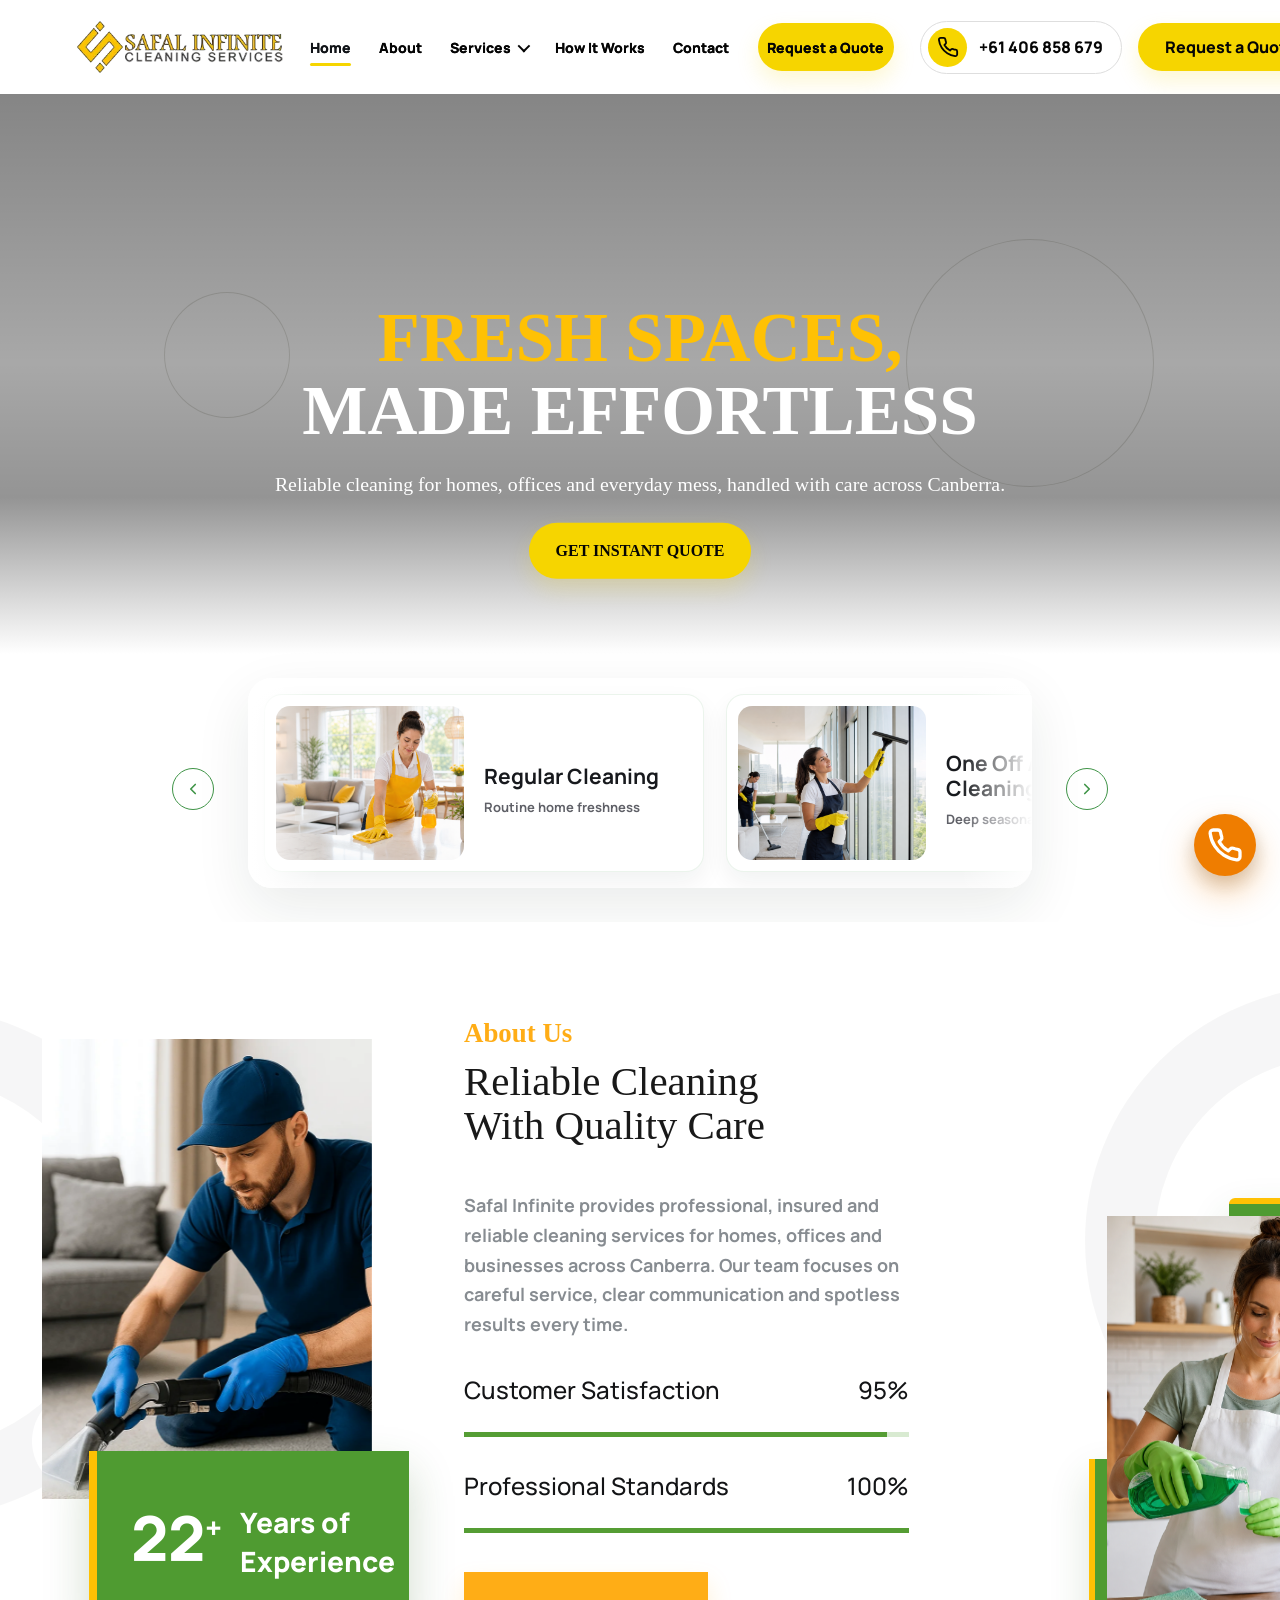
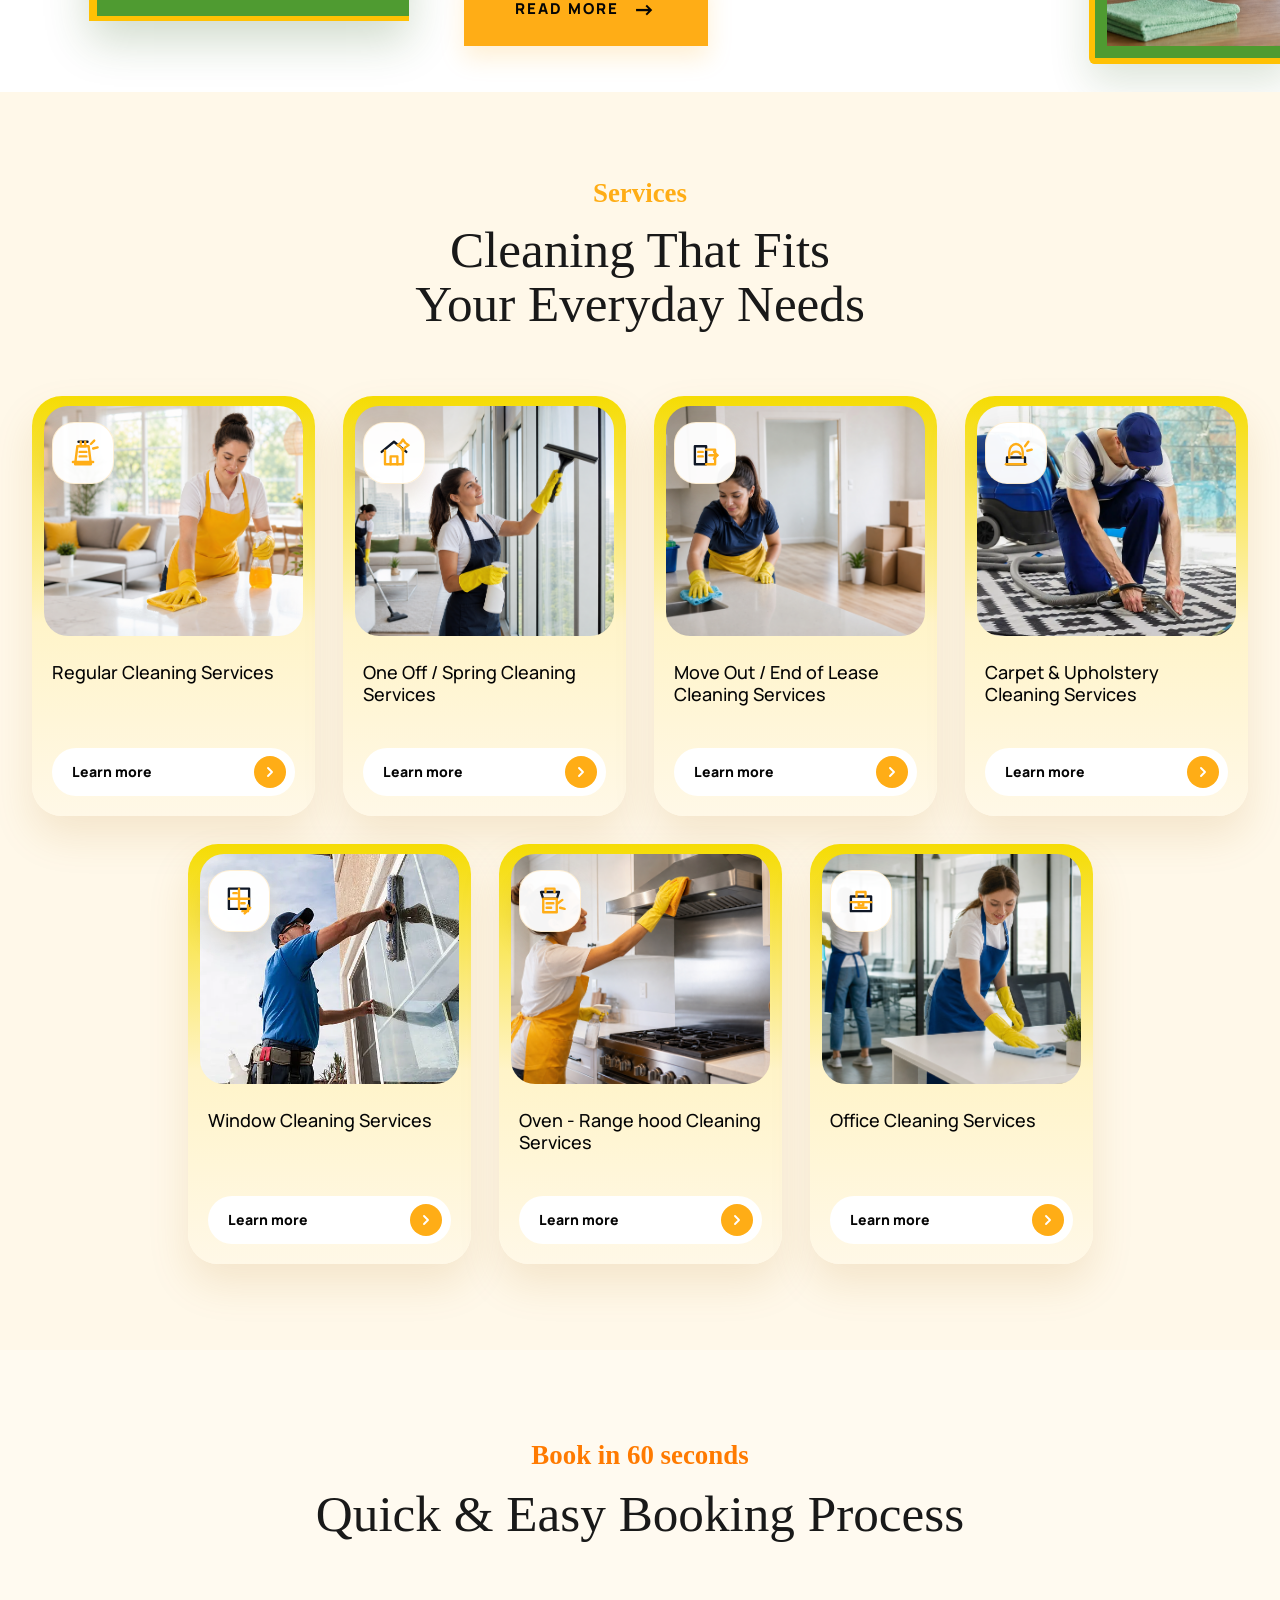
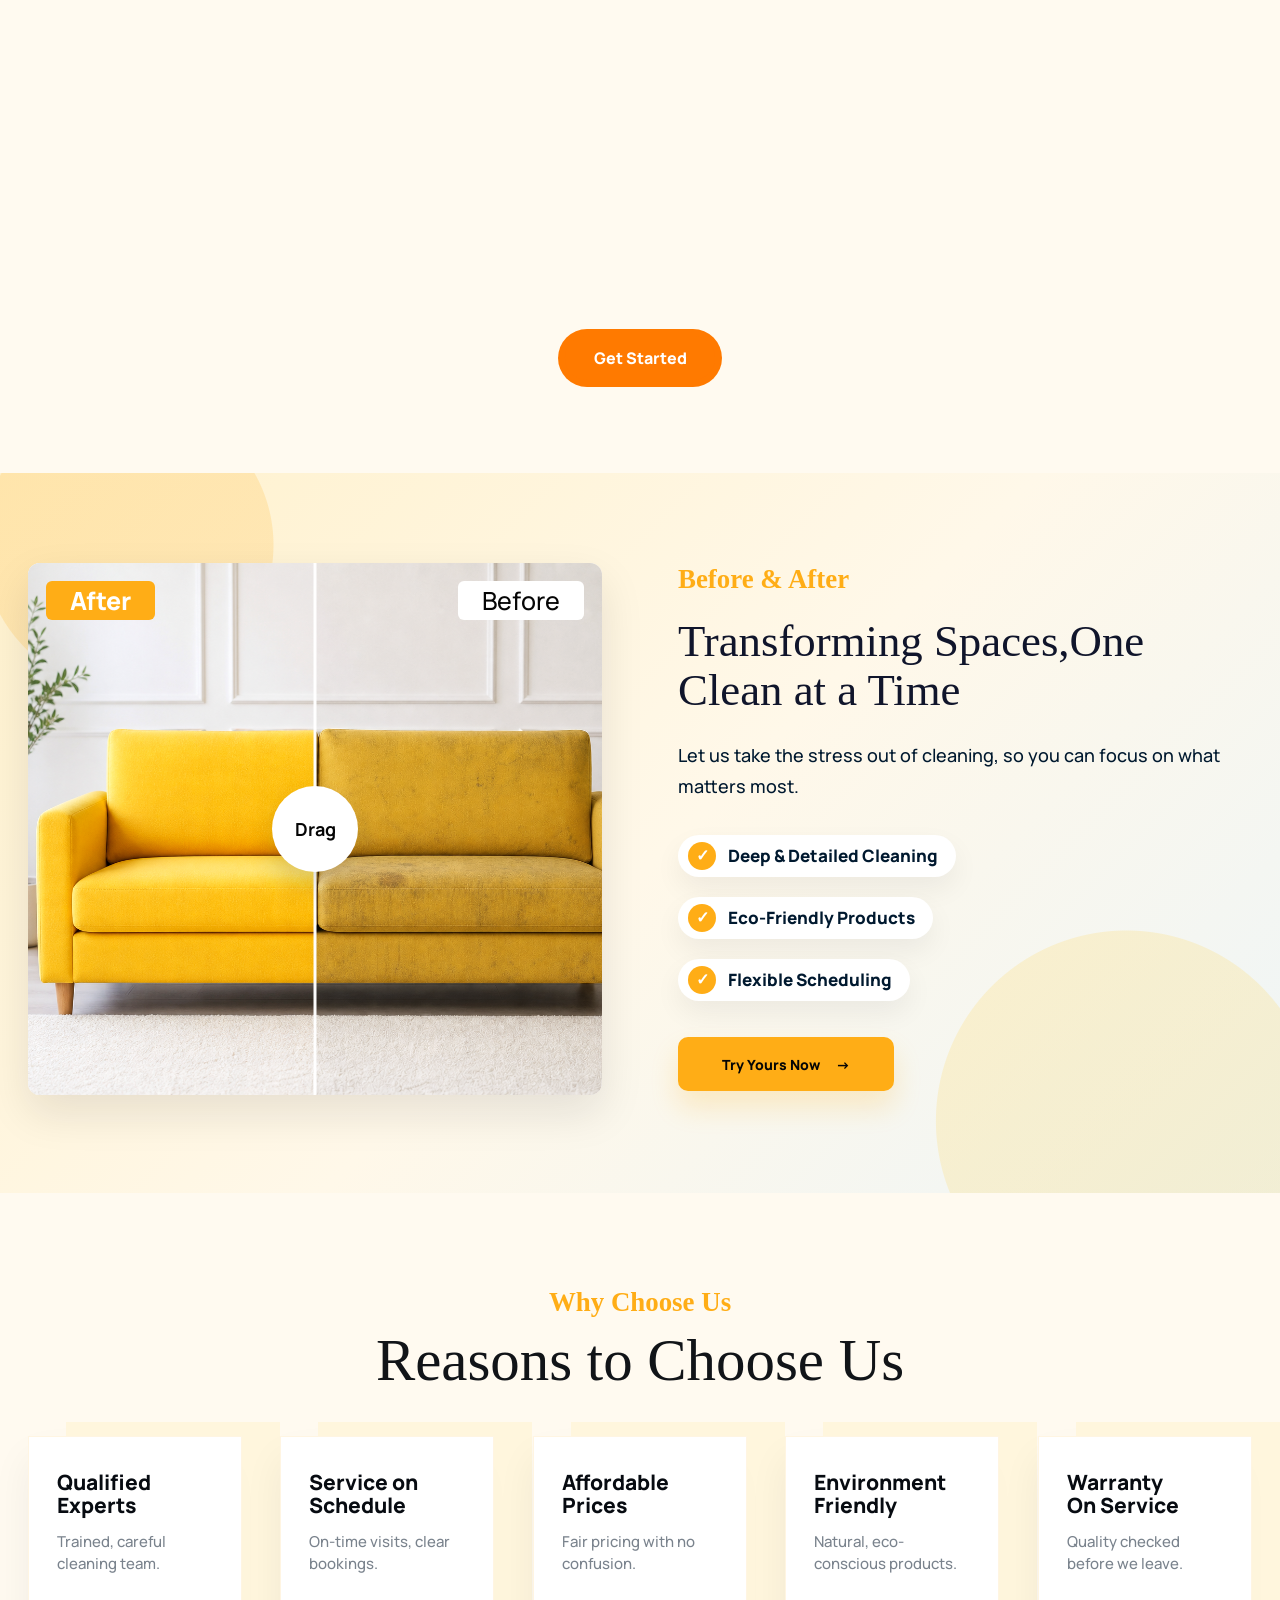
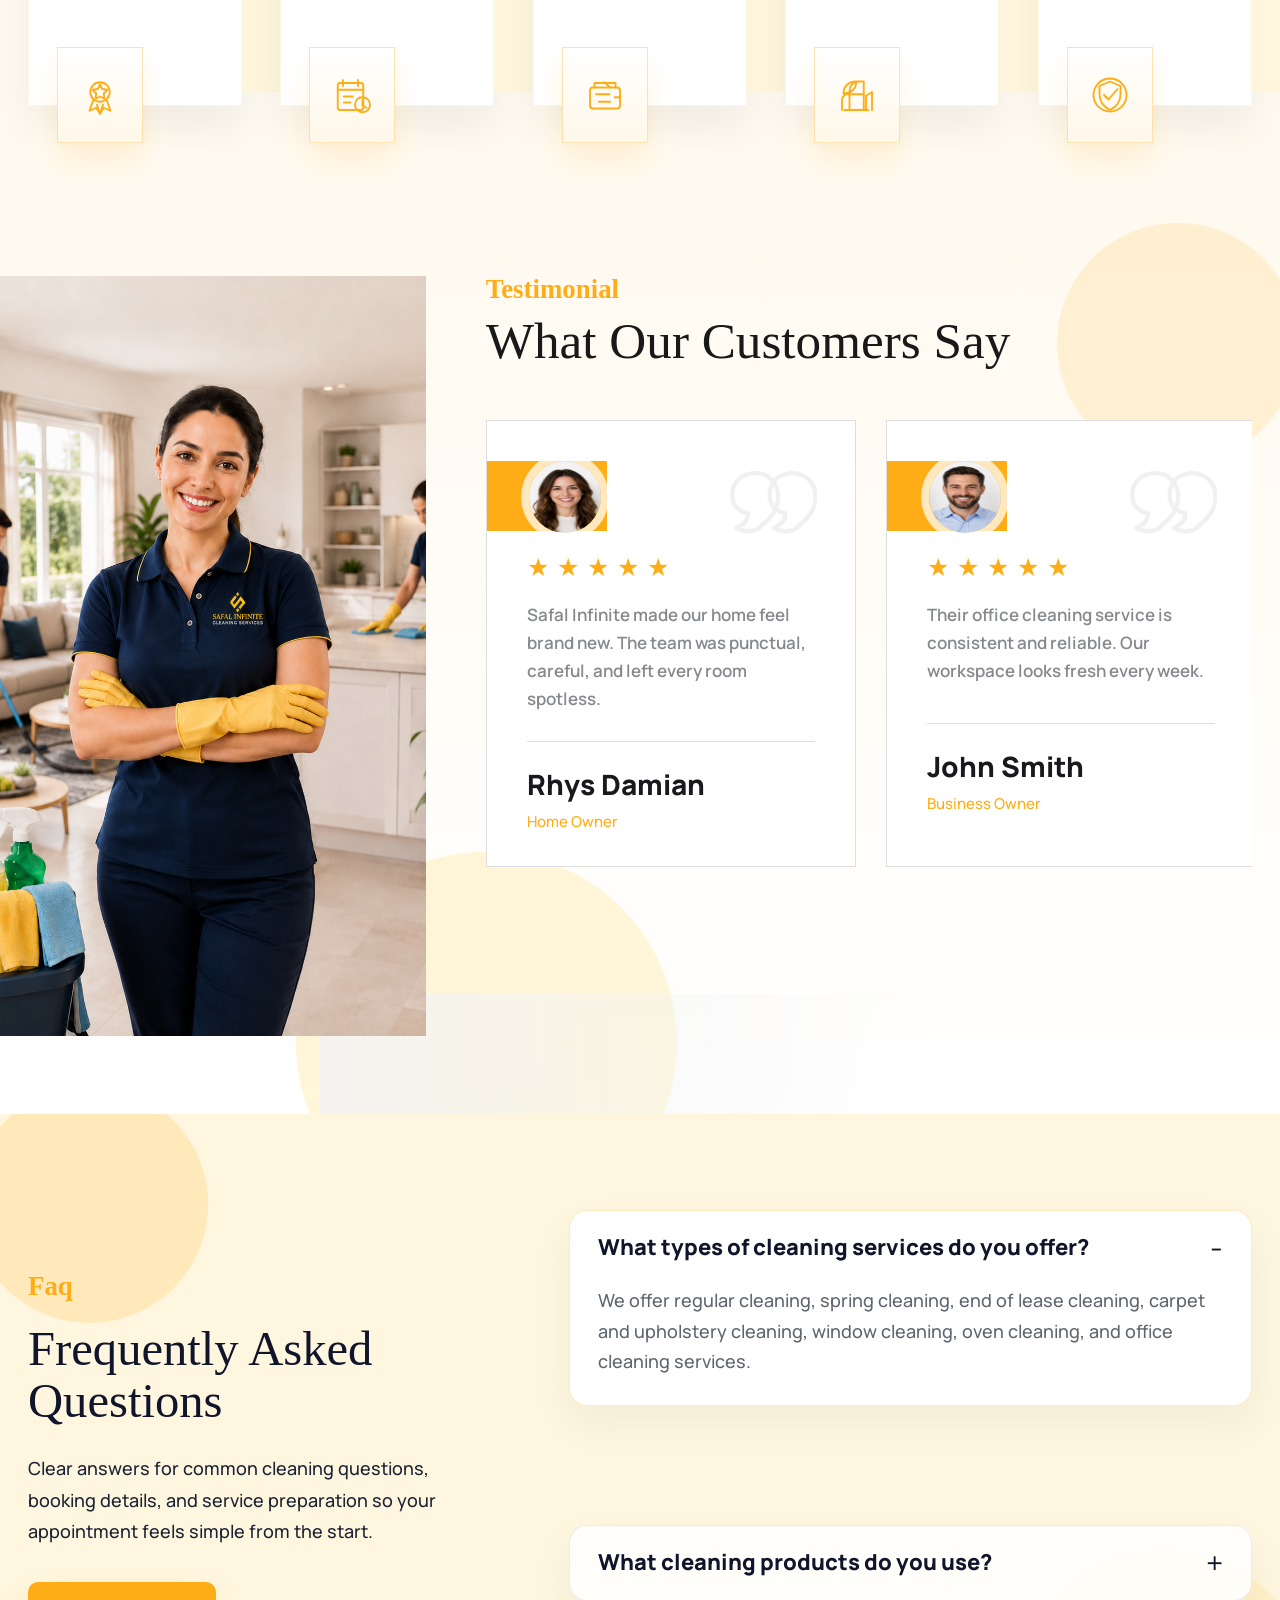
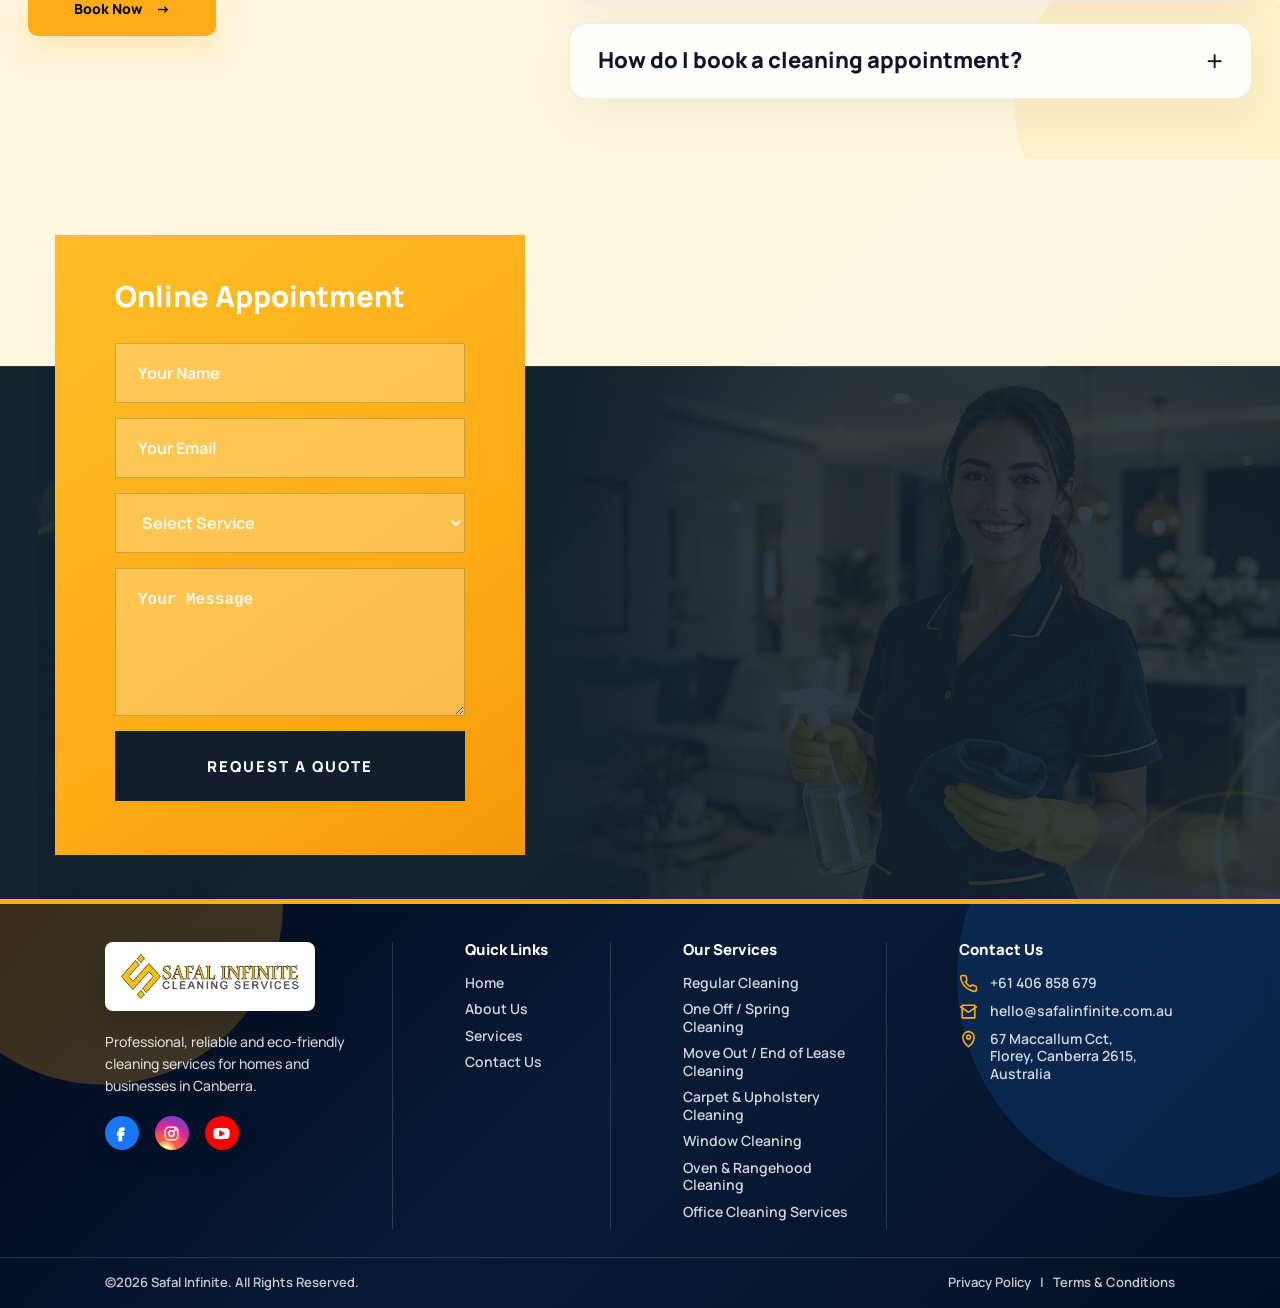
==== commit a15c4cd7: "website" ====
--- a/index.html
+++ b/index.html
@@ -80,122 +80,130 @@
 
         <div class="service-strip" aria-label="Featured cleaning services">
           <div class="service-track">
-            <article class="service-card">
+            <a class="service-card" href="pages/regular-cleaning.html">
               <img src="assets/service-regular-cleaning.png" alt="Regular cleaning services" />
               <div>
                 <h2>Regular Cleaning</h2>
                 <p>Routine home freshness</p>
               </div>
-            </article>
-            <article class="service-card">
+            </a>
+            <a class="service-card" href="pages/spring-cleaning.html">
               <img src="assets/service-residential.png" alt="One off and spring cleaning services" />
               <div>
                 <h2><span class="desktop-title">One Off / Spring Cleaning</span><span class="mobile-title">Spring Cleaning</span></h2>
                 <p>Deep seasonal refresh</p>
               </div>
-            </article>
-            <article class="service-card">
+            </a>
+            <a class="service-card" href="pages/move-out-cleaning.html">
               <img src="assets/service-move-out-cleaning.png" alt="Move out and end of lease cleaning services" />
               <div>
                 <h2><span class="desktop-title">Move Out / End of Lease Cleaning</span><span class="mobile-title">End of Lease</span></h2>
                 <p>Ready for handover</p>
               </div>
-            </article>
-            <article class="service-card">
+            </a>
+            <a class="service-card" href="pages/carpet-upholstery-cleaning.html">
               <img src="assets/carpet.png" alt="Carpet and upholstery cleaning services" />
               <div>
                 <h2><span class="desktop-title">Carpet &amp; Upholstery Cleaning</span><span class="mobile-title">Carpet Cleaning</span></h2>
                 <p>Revive soft furnishings</p>
               </div>
-            </article>
-            <article class="service-card">
+            </a>
+            <a class="service-card" href="pages/window-cleaning.html">
               <img src="assets/Window%20Cleaning%20Services.png" alt="Window cleaning services" />
               <div>
                 <h2>Window Cleaning</h2>
                 <p>Clear, streak-free glass</p>
               </div>
-            </article>
-            <article class="service-card">
+            </a>
+            <a class="service-card" href="pages/oven-rangehood-cleaning.html">
               <img src="assets/service-oven-rangehood.png" alt="Oven and rangehood cleaning services" />
               <div>
                 <h2>Oven &amp; Rangehood Cleaning</h2>
                 <p>Detailed kitchen care</p>
               </div>
-            </article>
-            <article class="service-card">
+            </a>
+            <a class="service-card" href="pages/office-cleaning.html">
               <img src="assets/service-office.png" alt="Office cleaning services" />
               <div>
                 <h2><span class="desktop-title">Office Cleaning Services</span><span class="mobile-title">Office Cleaning</span></h2>
                 <p>Fresh shared workspaces</p>
               </div>
-            </article>
-            <article class="service-card" aria-hidden="true">
+            </a>
+            <a class="service-card" href="pages/regular-cleaning.html" aria-hidden="true" tabindex="-1">
               <img src="assets/service-regular-cleaning.png" alt="" />
               <div>
                 <h2>Regular Cleaning</h2>
                 <p>Routine home freshness</p>
               </div>
-            </article>
-            <article class="service-card" aria-hidden="true">
+            </a>
+            <a class="service-card" href="pages/spring-cleaning.html" aria-hidden="true" tabindex="-1">
               <img src="assets/service-residential.png" alt="" />
               <div>
                 <h2><span class="desktop-title">One Off / Spring Cleaning</span><span class="mobile-title">Spring Cleaning</span></h2>
                 <p>Deep seasonal refresh</p>
               </div>
-            </article>
-            <article class="service-card" aria-hidden="true">
+            </a>
+            <a class="service-card" href="pages/move-out-cleaning.html" aria-hidden="true" tabindex="-1">
               <img src="assets/service-move-out-cleaning.png" alt="" />
               <div>
                 <h2><span class="desktop-title">Move Out / End of Lease Cleaning</span><span class="mobile-title">End of Lease</span></h2>
                 <p>Ready for handover</p>
               </div>
-            </article>
-            <article class="service-card" aria-hidden="true">
+            </a>
+            <a class="service-card" href="pages/carpet-upholstery-cleaning.html" aria-hidden="true" tabindex="-1">
               <img src="assets/carpet.png" alt="" />
               <div>
                 <h2><span class="desktop-title">Carpet &amp; Upholstery Cleaning</span><span class="mobile-title">Carpet Cleaning</span></h2>
                 <p>Revive soft furnishings</p>
               </div>
-            </article>
-            <article class="service-card" aria-hidden="true">
+            </a>
+            <a class="service-card" href="pages/window-cleaning.html" aria-hidden="true" tabindex="-1">
               <img src="assets/Window%20Cleaning%20Services.png" alt="" />
               <div>
                 <h2>Window Cleaning</h2>
                 <p>Clear, streak-free glass</p>
               </div>
-            </article>
-            <article class="service-card" aria-hidden="true">
+            </a>
+            <a class="service-card" href="pages/oven-rangehood-cleaning.html" aria-hidden="true" tabindex="-1">
               <img src="assets/service-oven-rangehood.png" alt="" />
               <div>
                 <h2>Oven &amp; Rangehood Cleaning</h2>
                 <p>Detailed kitchen care</p>
               </div>
-            </article>
-            <article class="service-card" aria-hidden="true">
+            </a>
+            <a class="service-card" href="pages/office-cleaning.html" aria-hidden="true" tabindex="-1">
               <img src="assets/service-office.png" alt="" />
               <div>
                 <h2><span class="desktop-title">Office Cleaning Services</span><span class="mobile-title">Office Cleaning</span></h2>
                 <p>Fresh shared workspaces</p>
               </div>
-            </article>
+            </a>
           </div>
         </div>
       </section>
 
       <section class="marquee-strip mobile-hero-marquee" aria-label="Cleaning service highlights">
         <div class="marquee-track">
-          <span>agency</span>
-          <span>housekeeping</span>
-          <span>maid service</span>
-          <span>floor cleaning</span>
-          <span>washing</span>
-          <span>window cleaning</span>
-          <span>agency</span>
-          <span>housekeeping</span>
-          <span>maid service</span>
-          <span>floor cleaning</span>
-          <span>washing</span>
-          <span>window cleaning</span>
+          <span>Professional</span>
+          <span>Reliable</span>
+          <span>Trusted</span>
+          <span>Affordable</span>
+          <span>Thorough</span>
+          <span>Eco-Friendly</span>
+          <span>Experienced</span>
+          <span>Spotless</span>
+          <span>Insured</span>
+          <span>Quality</span>
+          <span>Professional</span>
+          <span>Reliable</span>
+          <span>Trusted</span>
+          <span>Affordable</span>
+          <span>Thorough</span>
+          <span>Eco-Friendly</span>
+          <span>Experienced</span>
+          <span>Spotless</span>
+          <span>Insured</span>
+          <span>Quality</span>
         </div>
       </section>
 
@@ -249,22 +257,26 @@
 
       <section class="marquee-strip" aria-label="Cleaning service highlights">
         <div class="marquee-track">
-          <span>agency</span>
-          <span>housekeeping</span>
-          <span>maid service</span>
-          <span>floor cleaning</span>
-          <span>washing</span>
-          <span>window cleaning</span>
-          <span>Branding</span>
-          <span>cleaning</span>
-          <span aria-hidden="true">agency</span>
-          <span aria-hidden="true">housekeeping</span>
-          <span aria-hidden="true">maid service</span>
-          <span aria-hidden="true">floor cleaning</span>
-          <span aria-hidden="true">washing</span>
-          <span aria-hidden="true">window cleaning</span>
-          <span aria-hidden="true">Branding</span>
-          <span aria-hidden="true">cleaning</span>
+          <span>Professional</span>
+          <span>Reliable</span>
+          <span>Trusted</span>
+          <span>Affordable</span>
+          <span>Thorough</span>
+          <span>Eco-Friendly</span>
+          <span>Experienced</span>
+          <span>Spotless</span>
+          <span>Insured</span>
+          <span>Quality</span>
+          <span aria-hidden="true">Professional</span>
+          <span aria-hidden="true">Reliable</span>
+          <span aria-hidden="true">Trusted</span>
+          <span aria-hidden="true">Affordable</span>
+          <span aria-hidden="true">Thorough</span>
+          <span aria-hidden="true">Eco-Friendly</span>
+          <span aria-hidden="true">Experienced</span>
+          <span aria-hidden="true">Spotless</span>
+          <span aria-hidden="true">Insured</span>
+          <span aria-hidden="true">Quality</span>
         </div>
       </section>
 
--- a/styles.css
+++ b/styles.css
@@ -17,11 +17,17 @@
 
 html {
   scroll-behavior: smooth;
+  width: 100%;
+  max-width: 100%;
+  overflow-x: hidden;
 }
 
 body {
   margin: 0;
+  width: 100%;
+  max-width: 100%;
   min-height: 100vh;
+  overflow-x: hidden;
   background: #ffffff;
   color: var(--ink);
   font-family: "Manrope", Arial, sans-serif;
@@ -36,11 +42,11 @@
   display: flex;
   align-items: center;
   justify-content: space-between;
-  gap: 30px;
+  gap: clamp(14px, 2.1vw, 30px);
   width: 100%;
   height: 94px;
   margin: 0;
-  padding: 0 8.2%;
+  padding: 0 clamp(20px, 6vw, 8.2%);
 }
 
 .brand {
@@ -81,10 +87,14 @@
   display: flex;
   align-items: center;
   justify-content: center;
-  gap: 34px;
+  gap: clamp(16px, 2.2vw, 34px);
   flex: 1 1 auto;
-  font-size: 16px;
+  font-size: clamp(14px, 1.05vw, 16px);
   font-weight: 900;
+}
+
+.mobile-nav-quote {
+  display: none;
 }
 
 .main-nav a {
@@ -215,7 +225,7 @@
 .header-actions {
   display: flex;
   align-items: center;
-  gap: 18px;
+  gap: clamp(10px, 1.25vw, 18px);
   flex: 0 0 auto;
 }
 
@@ -534,7 +544,7 @@
   .site-header {
     flex-wrap: wrap;
     height: auto;
-    padding: 24px 24px 18px;
+    padding: 20px 24px 16px;
   }
 
   .main-nav {
@@ -548,6 +558,182 @@
   .hero-card {
     width: min(610px, calc(100% - 70px));
     margin-left: 36px;
+  }
+}
+
+@media (max-width: 1080px) {
+  .site-header {
+    position: relative;
+    z-index: 50;
+    flex-wrap: nowrap;
+    height: 78px;
+    gap: 14px;
+    padding: 12px 20px;
+    background: #ffffff;
+    box-shadow: 0 10px 26px rgba(9, 20, 34, 0.08);
+    overflow: visible;
+  }
+
+  .brand img {
+    max-height: 48px;
+  }
+
+  .mobile-menu-toggle {
+    display: inline-flex;
+    width: 46px;
+    min-width: 46px;
+    height: 46px;
+    min-height: 46px;
+    margin-left: auto;
+    padding: 0;
+    border-radius: 50%;
+  }
+
+  .main-nav {
+    position: absolute;
+    left: 18px;
+    right: 18px;
+    top: calc(100% + 10px);
+    z-index: 55;
+    display: flex;
+    flex-direction: column;
+    align-items: stretch;
+    gap: 0;
+    width: auto;
+    max-height: calc(100vh - 112px);
+    max-height: calc(100dvh - 112px);
+    padding: 10px;
+    border: 1px solid rgba(255, 173, 22, 0.18);
+    border-radius: 14px;
+    background: #ffffff;
+    box-shadow: 0 24px 54px rgba(9, 20, 34, 0.18);
+    opacity: 0;
+    visibility: hidden;
+    transform: translateY(-8px);
+    overflow: auto;
+    transition: opacity 0.22s ease, visibility 0.22s ease, transform 0.22s ease;
+    pointer-events: none;
+  }
+
+  .site-header.is-menu-open .main-nav {
+    opacity: 1;
+    visibility: visible;
+    transform: translateY(0);
+    pointer-events: auto;
+  }
+
+  .main-nav a {
+    display: flex;
+    align-items: center;
+    min-height: 44px;
+    padding: 10px 14px;
+    border-radius: 10px;
+    white-space: normal;
+  }
+
+  .main-nav > a,
+  .main-nav > .nav-dropdown {
+    margin: 0 0 6px;
+  }
+
+  .main-nav > a:last-child,
+  .main-nav > .nav-dropdown:last-child {
+    margin-bottom: 0;
+  }
+
+  .main-nav a::before {
+    display: none;
+  }
+
+  .main-nav a:hover,
+  .main-nav a:focus-visible,
+  .main-nav .active {
+    background: #fff3ce;
+    color: #ff8a00;
+  }
+
+  .nav-dropdown {
+    display: flex;
+    flex-direction: column;
+    align-items: stretch;
+    width: 100%;
+    margin: 0 0 6px;
+    padding: 0;
+  }
+
+  .nav-dropdown::after {
+    display: none;
+  }
+
+  .nav-dropdown-trigger {
+    justify-content: space-between;
+  }
+
+  .nav-dropdown-trigger::after {
+    transform: rotate(45deg);
+  }
+
+  .dropdown-menu {
+    position: static;
+    display: grid;
+    width: 100%;
+    min-width: 0;
+    max-height: 0;
+    margin: 0;
+    padding: 0;
+    border: 1px solid rgba(255, 173, 22, 0.18);
+    border-radius: 12px;
+    background: #fffaf0;
+    box-shadow: none;
+    opacity: 0;
+    visibility: hidden;
+    transform: none;
+    overflow: hidden;
+    pointer-events: none;
+    transition: max-height 0.24s ease, opacity 0.2s ease, visibility 0.2s ease, margin 0.2s ease, padding 0.2s ease;
+  }
+
+  .nav-dropdown.is-dropdown-open .dropdown-menu {
+    max-height: 520px;
+    margin: 6px 0 2px;
+    padding: 8px;
+    opacity: 1;
+    visibility: visible;
+    pointer-events: auto;
+  }
+
+  .nav-dropdown.is-dropdown-open .nav-dropdown-trigger::after {
+    transform: rotate(225deg) translate(-2px, -2px);
+  }
+
+  .dropdown-menu a {
+    min-height: 38px;
+    width: 100%;
+    padding: 9px 12px;
+    border-radius: 9px;
+    font-size: 13px;
+    font-weight: 800;
+    white-space: normal;
+  }
+
+  .nav-dropdown:hover .dropdown-menu,
+  .nav-dropdown:focus-within .dropdown-menu,
+  .nav-dropdown.is-dropdown-open .dropdown-menu {
+    left: auto;
+    top: auto;
+    transform: none;
+  }
+
+  .header-actions {
+    display: none;
+  }
+
+  .mobile-nav-quote {
+    display: flex;
+    width: 100%;
+    min-height: 46px;
+    margin-top: 4px;
+    border-radius: 10px;
   }
 }
 
@@ -607,10 +793,20 @@
   .main-nav a {
     display: flex;
     align-items: center;
-    min-height: 46px;
-    padding: 12px 14px;
+    min-height: 44px;
+    padding: 10px 14px;
     border-radius: 10px;
     white-space: normal;
+  }
+
+  .main-nav > a,
+  .main-nav > .nav-dropdown {
+    margin: 0 0 6px;
+  }
+
+  .main-nav > a:last-child,
+  .main-nav > .nav-dropdown:last-child {
+    margin-bottom: 0;
   }
 
   .main-nav a::before {
@@ -628,6 +824,7 @@
     display: flex;
     flex-direction: column;
     align-items: stretch;
+    width: 100%;
     margin: 0;
     padding: 0;
   }
@@ -647,25 +844,52 @@
   .dropdown-menu {
     position: static;
     display: grid;
+    width: 100%;
     min-width: 0;
-    margin: 0 0 8px;
-    padding: 4px 0 4px 12px;
-    border: 0;
-    border-left: 3px solid #ffad16;
-    border-radius: 0;
+    max-height: 0;
+    margin: 0;
+    padding: 0;
+    border: 1px solid rgba(255, 173, 22, 0.18);
+    border-radius: 12px;
     background: #fffaf0;
     box-shadow: none;
+    opacity: 0;
+    visibility: hidden;
+    transform: none;
+    overflow: hidden;
+    pointer-events: none;
+    transition: max-height 0.24s ease, opacity 0.2s ease, visibility 0.2s ease, margin 0.2s ease, padding 0.2s ease;
+  }
+
+  .nav-dropdown.is-dropdown-open .dropdown-menu {
+    max-height: 520px;
+    margin: 6px 0 2px;
+    padding: 8px;
     opacity: 1;
     visibility: visible;
-    transform: none;
     pointer-events: auto;
   }
 
+  .nav-dropdown.is-dropdown-open .nav-dropdown-trigger::after {
+    transform: rotate(225deg) translate(-2px, -2px);
+  }
+
   .dropdown-menu a {
-    min-height: 40px;
-    padding: 10px 12px;
+    min-height: 38px;
+    width: 100%;
+    padding: 9px 12px;
+    border-radius: 9px;
     font-size: 13px;
     font-weight: 800;
+    white-space: normal;
+  }
+
+  .nav-dropdown:hover .dropdown-menu,
+  .nav-dropdown:focus-within .dropdown-menu,
+  .nav-dropdown.is-dropdown-open .dropdown-menu {
+    left: auto;
+    top: auto;
+    transform: none;
   }
 
   .header-actions {
@@ -1037,7 +1261,22 @@
   border-radius: 18px;
   background: #ffffff;
   box-shadow: inset 0 0 0 1px rgba(63, 148, 71, 0.1), 0 10px 24px rgba(24, 40, 28, 0.06);
+  color: inherit;
+  text-decoration: none;
+  cursor: pointer;
   overflow: hidden;
+  transition: transform 0.25s ease, box-shadow 0.25s ease;
+}
+
+.service-card:hover,
+.service-card:focus-visible {
+  transform: translateY(-3px);
+  box-shadow: inset 0 0 0 1px rgba(63, 148, 71, 0.16), 0 16px 30px rgba(24, 40, 28, 0.1);
+}
+
+.service-card:focus-visible {
+  outline: 3px solid rgba(47, 139, 59, 0.35);
+  outline-offset: 4px;
 }
 
 .service-card img {
@@ -1772,6 +2011,7 @@
 }
 
 .marquee-strip {
+  display: none;
   width: 100%;
   overflow: hidden;
   border-top: 20px solid #ffad16;
@@ -4627,9 +4867,11 @@
   display: none;
   align-items: center;
   justify-content: center;
-  padding: 24px;
+  padding: 16px;
   background: rgba(7, 23, 44, 0.72);
   backdrop-filter: blur(7px);
+  box-sizing: border-box;
+  overflow: auto;
 }
 
 .quote-modal.is-open {
@@ -4639,25 +4881,31 @@
 .quote-modal-panel {
   position: relative;
   display: grid;
-  grid-template-columns: minmax(280px, 0.78fr) minmax(420px, 1.22fr);
-  width: min(1080px, 100%);
-  max-height: calc(100vh - 48px);
+  grid-template-columns: minmax(270px, 0.76fr) minmax(0, 1.24fr);
+  width: min(1040px, calc(100vw - 32px));
+  max-height: min(760px, calc(100vh - 32px));
+  max-height: min(760px, calc(100dvh - 32px));
+  min-height: 0;
   border: 2px solid #ffad16;
   border-radius: 24px;
   background: #fffaf0;
   box-shadow: 0 30px 90px rgba(0, 0, 0, 0.34);
   overflow: hidden;
+  box-sizing: border-box;
 }
 
 .quote-modal-side {
   position: relative;
+  display: flex;
+  flex-direction: column;
+  min-height: 0;
   padding: 30px 26px;
   background:
     radial-gradient(circle at 16% 12%, rgba(255, 213, 0, 0.2), transparent 27%),
     radial-gradient(circle at 88% 64%, rgba(255, 173, 22, 0.14), transparent 28%),
     linear-gradient(160deg, #07172c 0%, #0b2139 54%, #06111f 100%);
   color: #ffffff;
-  overflow: hidden;
+  overflow: hidden auto;
 }
 
 .quote-modal-side::before {
@@ -4679,6 +4927,7 @@
 .quote-modal-logo {
   display: grid;
   place-items: center;
+  flex: 0 0 auto;
   width: 170px;
   height: 92px;
   margin: 0 auto 22px;
@@ -4695,12 +4944,14 @@
 }
 
 .quote-modal-photo {
+  flex: 0 0 auto;
   width: 100%;
   height: 192px;
   margin: 0 0 24px;
   border: 5px solid rgba(255, 255, 255, 0.92);
   border-radius: 20px;
   object-fit: cover;
+  object-position: center 28%;
   box-shadow: 0 20px 42px rgba(0, 0, 0, 0.24);
 }
 
@@ -4772,8 +5023,10 @@
 
 .quote-modal-main {
   position: relative;
+  min-height: 0;
   padding: 38px 34px 34px;
   overflow-y: auto;
+  box-sizing: border-box;
 }
 
 .quote-modal-close {
@@ -4967,7 +5220,7 @@
   stroke-width: 2.2;
 }
 
-.floating-whatsapp {
+.floating-call {
   position: fixed;
   right: 24px;
   bottom: 24px;
@@ -4977,23 +5230,119 @@
   width: 62px;
   height: 62px;
   border-radius: 50%;
-  background: #25d366;
+  background: #ef7d00;
   color: #ffffff;
-  box-shadow: 0 16px 34px rgba(37, 211, 102, 0.36), 0 8px 18px rgba(0, 0, 0, 0.18);
+  box-shadow: 0 16px 34px rgba(239, 125, 0, 0.34), 0 8px 18px rgba(0, 0, 0, 0.18);
   transition: transform 0.22s ease, box-shadow 0.22s ease, background 0.22s ease;
 }
 
-.floating-whatsapp:hover,
-.floating-whatsapp:focus-visible {
+.floating-call:hover,
+.floating-call:focus-visible {
   transform: translateY(-4px) scale(1.04);
-  background: #1ebe5d;
-  box-shadow: 0 20px 42px rgba(37, 211, 102, 0.42), 0 10px 22px rgba(0, 0, 0, 0.22);
-}
-
-.floating-whatsapp svg {
+  background: #d96f00;
+  box-shadow: 0 20px 42px rgba(239, 125, 0, 0.42), 0 10px 22px rgba(0, 0, 0, 0.22);
+}
+
+.floating-call svg {
   width: 36px;
   height: 36px;
-  fill: currentColor;
+  fill: none;
+  stroke: currentColor;
+  stroke-width: 2.2;
+  stroke-linecap: round;
+  stroke-linejoin: round;
+}
+
+@media (max-width: 1180px), (max-height: 820px) {
+  .quote-modal-panel {
+    grid-template-columns: minmax(300px, 0.85fr) minmax(0, 1.15fr);
+    width: min(980px, calc(100vw - 28px));
+    max-height: calc(100vh - 28px);
+    max-height: calc(100dvh - 28px);
+    border-radius: 22px;
+  }
+
+  .quote-modal-side {
+    padding: 18px 18px;
+  }
+
+  .quote-modal-logo {
+    width: 136px;
+    height: 66px;
+    margin-bottom: 12px;
+    border-radius: 14px;
+  }
+
+  .quote-modal-logo img {
+    max-width: 112px;
+    max-height: 48px;
+  }
+
+  .quote-modal-photo {
+    height: 138px;
+    margin-bottom: 12px;
+    border-width: 4px;
+    border-radius: 16px;
+  }
+
+  .quote-modal-side small {
+    font-size: 11px;
+  }
+
+  .quote-modal-side h2 {
+    margin: 10px 0 12px;
+    font-size: 25px;
+  }
+
+  .quote-contact-card {
+    grid-template-columns: 38px 1fr;
+    gap: 10px;
+    margin-top: 8px;
+    padding: 9px;
+  }
+
+  .quote-contact-card span {
+    width: 38px;
+    height: 38px;
+  }
+
+  .quote-contact-card a,
+  .quote-contact-card p {
+    font-size: 12px;
+    overflow-wrap: anywhere;
+  }
+
+  .quote-modal-main {
+    padding: 28px 26px 24px;
+  }
+
+  .quote-modal-main h2 {
+    font-size: clamp(34px, 4vw, 46px);
+  }
+
+  .quote-modal-main > p {
+    margin-bottom: 18px;
+    font-size: 14px;
+  }
+
+  .quote-form {
+    gap: 12px;
+  }
+
+  .quote-field,
+  .quote-field input,
+  .quote-field select {
+    min-height: 54px;
+  }
+
+  .quote-field textarea {
+    min-height: 104px;
+  }
+
+  .quote-submit {
+    min-height: 54px;
+    margin-top: 4px;
+  }
 }
 
 @media (max-width: 860px) {
@@ -5013,14 +5362,14 @@
     grid-template-columns: 1fr;
   }
 
-  .floating-whatsapp {
+  .floating-call {
     right: 16px;
     bottom: 16px;
     width: 54px;
     height: 54px;
   }
 
-  .floating-whatsapp svg {
+  .floating-call svg {
     width: 32px;
     height: 32px;
   }
@@ -5037,9 +5386,133 @@
   main > .marquee-strip:not(.mobile-hero-marquee) {
     display: none;
   }
+
+  .quote-modal {
+    align-items: flex-start;
+    justify-content: center;
+    padding: 10px;
+    overflow-x: hidden;
+    overflow-y: auto;
+  }
+
+  .quote-modal-panel {
+    width: calc(100vw - 20px);
+    height: auto;
+    max-height: none;
+    margin: 0;
+    border-width: 1px;
+    border-radius: 18px;
+    overflow: hidden;
+    box-sizing: border-box;
+  }
+
+  .quote-modal-main {
+    width: 100%;
+    padding: 26px 16px 18px;
+    overflow: hidden;
+    box-sizing: border-box;
+  }
+
+  .quote-modal-close {
+    top: 14px;
+    right: 14px;
+    width: 34px;
+    height: 34px;
+    border: 1px solid rgba(7, 23, 44, 0.22);
+    background: rgba(255, 255, 255, 0.72);
+  }
+
+  .quote-modal-main h2 {
+    max-width: calc(100% - 52px);
+    margin: 0 52px 10px 0;
+    font-size: 34px;
+    line-height: 1.05;
+  }
+
+  .quote-modal-main > p {
+    max-width: 100%;
+    margin-bottom: 18px;
+    font-size: 14px;
+    line-height: 1.55;
+  }
+
+  .quote-form {
+    gap: 12px;
+  }
+
+  .quote-field {
+    min-height: 52px;
+    border-radius: 14px;
+    box-sizing: border-box;
+  }
+
+  .quote-field svg {
+    left: 10px;
+    top: 10px;
+    width: 32px;
+    height: 32px;
+    padding: 7px;
+    border-radius: 10px;
+  }
+
+  .quote-field input,
+  .quote-field select,
+  .quote-field textarea {
+    box-sizing: border-box;
+    min-height: 52px;
+    padding-left: 56px;
+    padding-right: 12px;
+    border-radius: 14px;
+    font-size: 13px;
+  }
+
+  .quote-field select {
+    background:
+      linear-gradient(45deg, transparent 50%, #07172c 50%) right 18px center / 6px 6px no-repeat,
+      linear-gradient(135deg, transparent 50%, #07172c 50%) right 14px center / 6px 6px no-repeat;
+    padding-right: 30px;
+  }
+
+  .quote-field textarea {
+    min-height: 96px;
+    padding-top: 17px;
+  }
+
+  .quote-submit {
+    min-height: 54px;
+    margin-top: 4px;
+    border-radius: 14px;
+  }
+
+  .quote-note {
+    font-size: 12px;
+  }
 }
 
 @media (max-width: 680px) {
+  body,
+  main,
+  .site-header,
+  .clean-banner,
+  .banner-visual,
+  .about-cleaning,
+  .services-intro,
+  .service-grid-section,
+  .booking-process,
+  .before-after-section,
+  .why-choose-section,
+  .testimonial-section,
+  .faq-section,
+  .contact-booking,
+  .site-footer {
+    max-width: 100%;
+    overflow-x: hidden;
+  }
+
+  .site-header {
+    overflow: visible;
+  }
+
   .services-kicker,
   .process-kicker,
   .before-after-kicker,
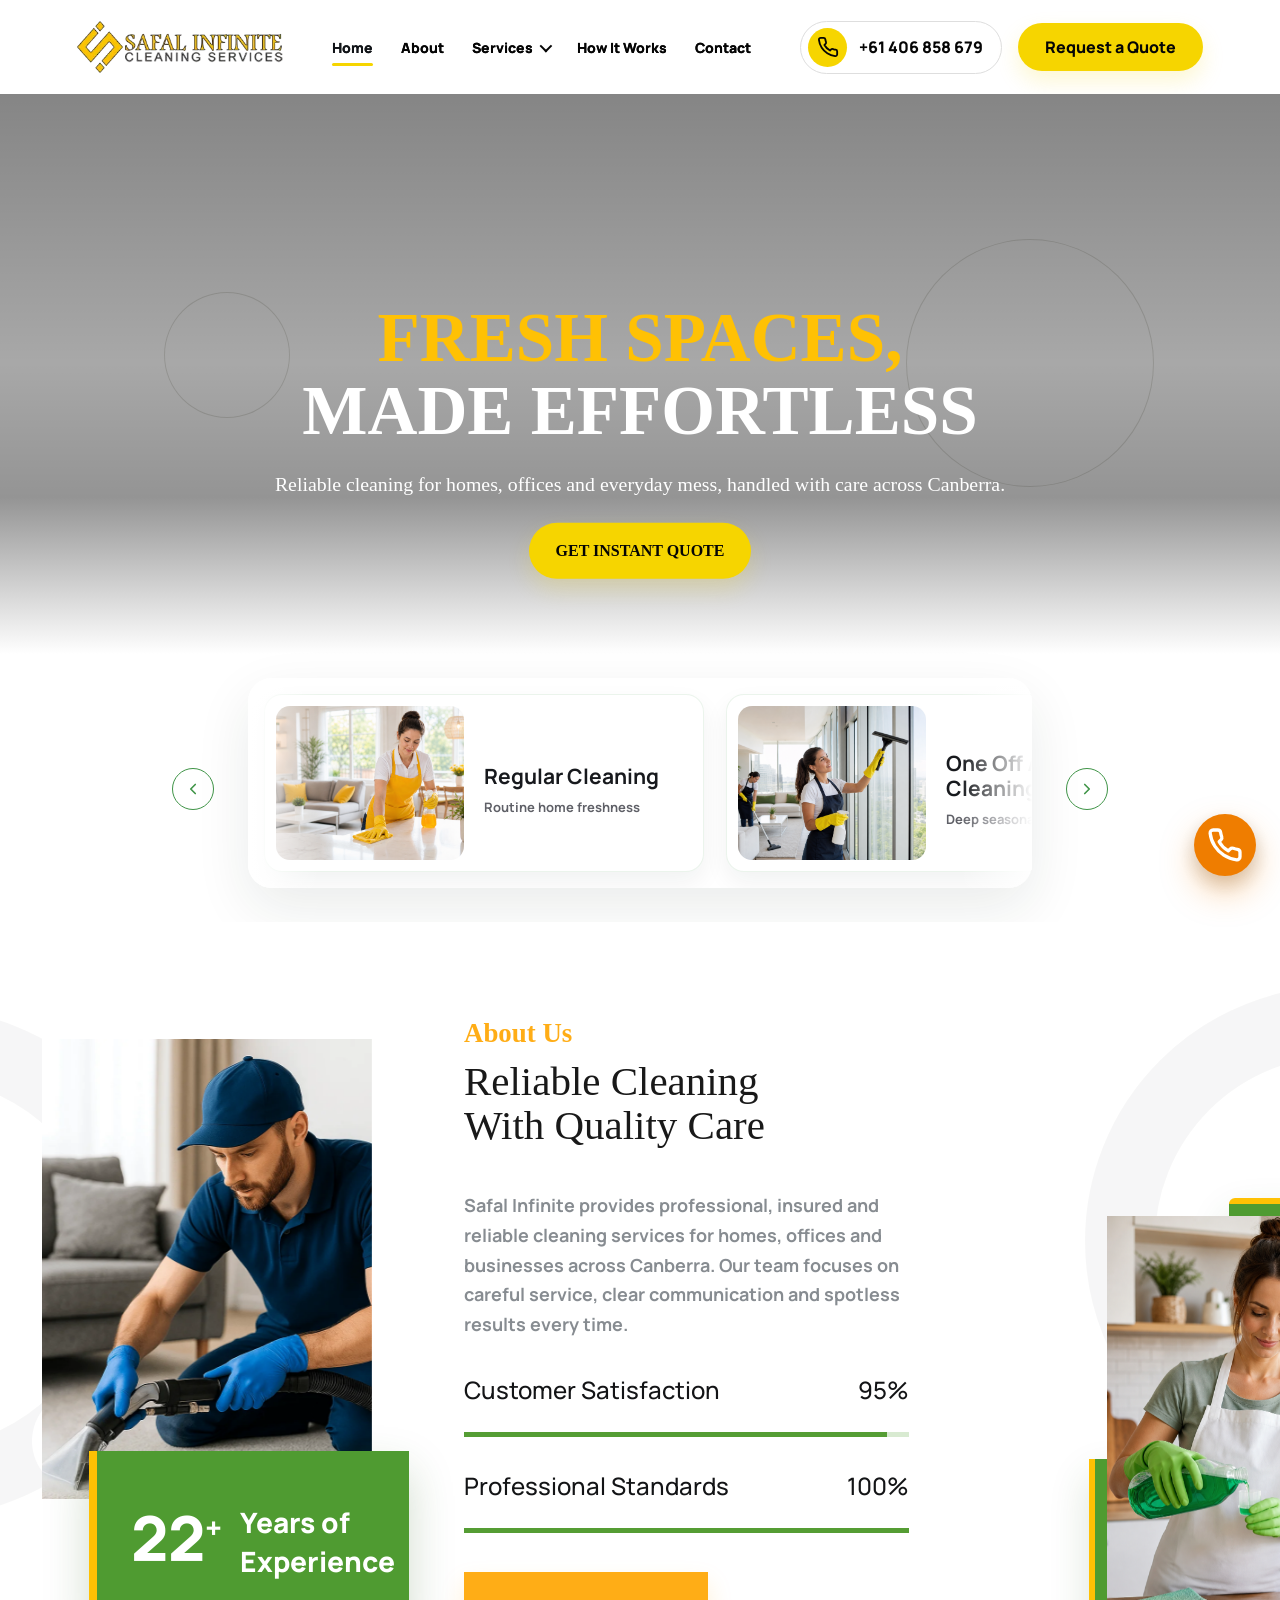
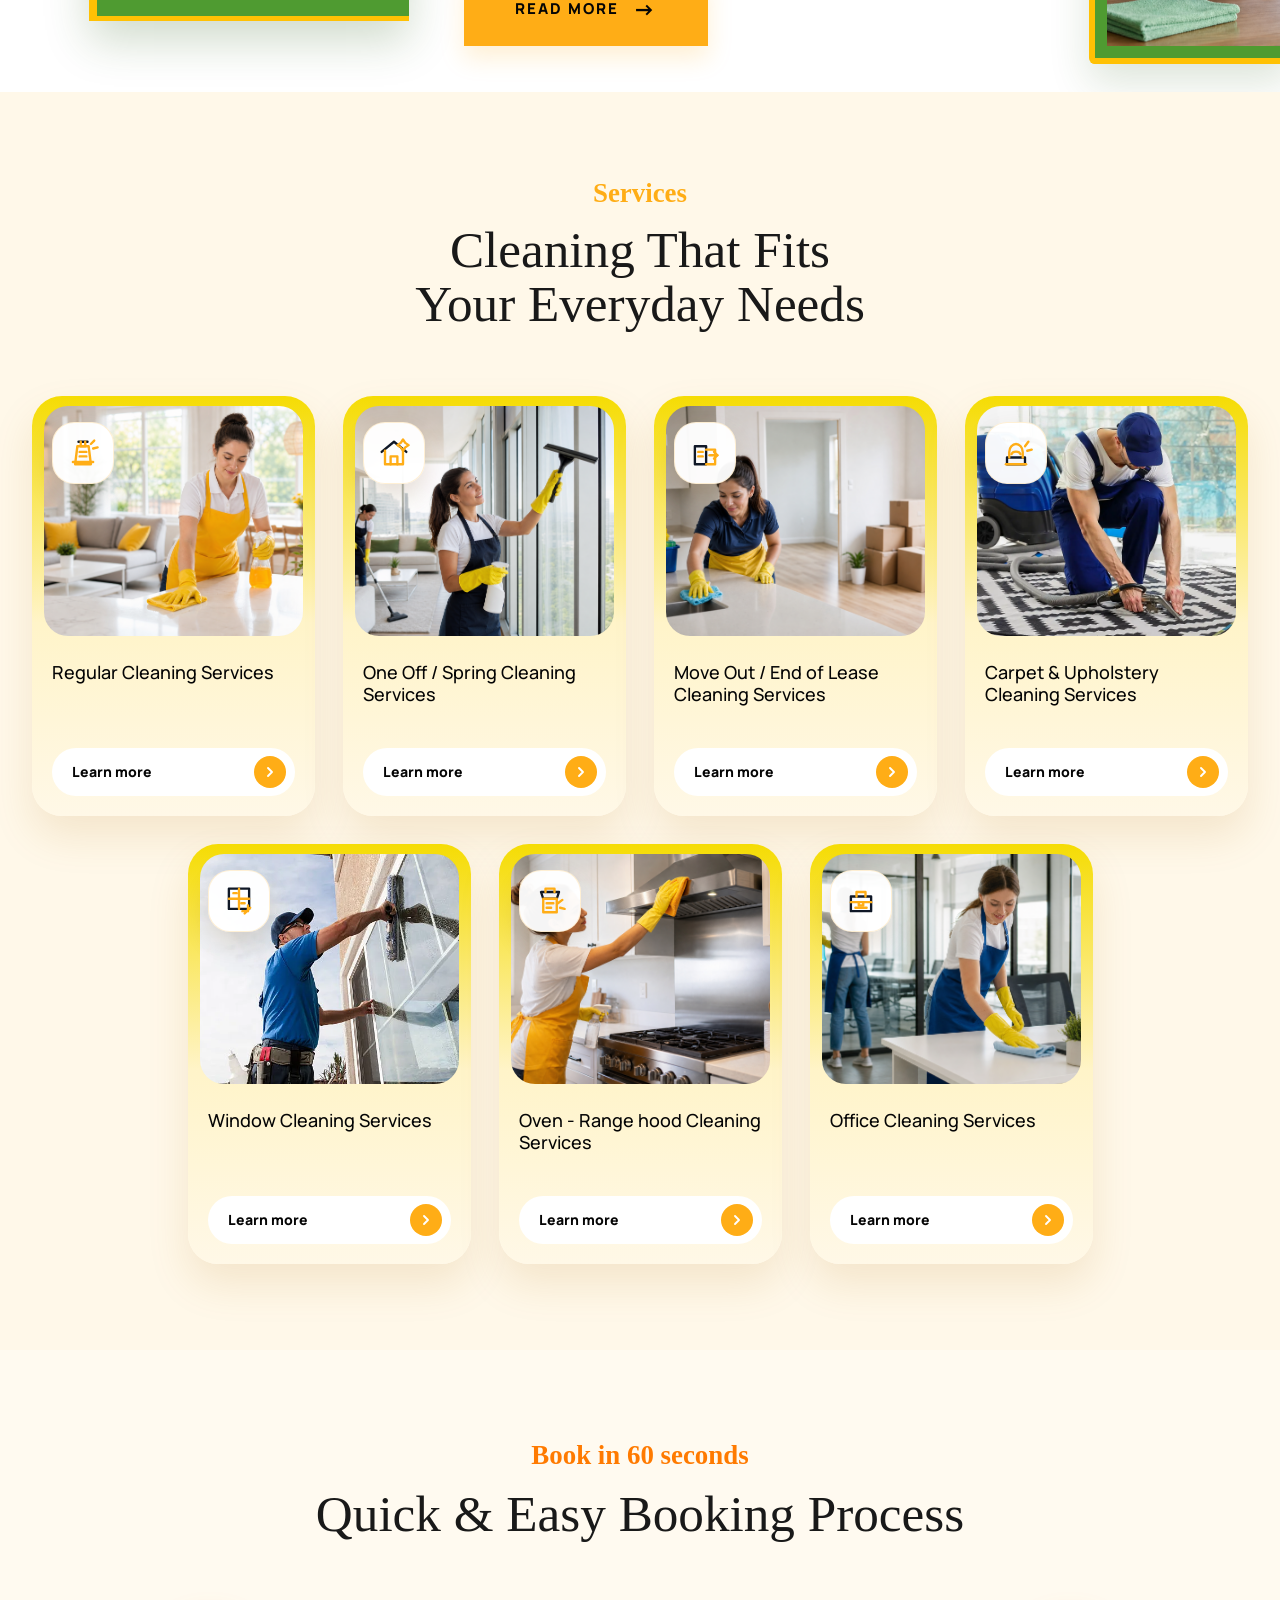
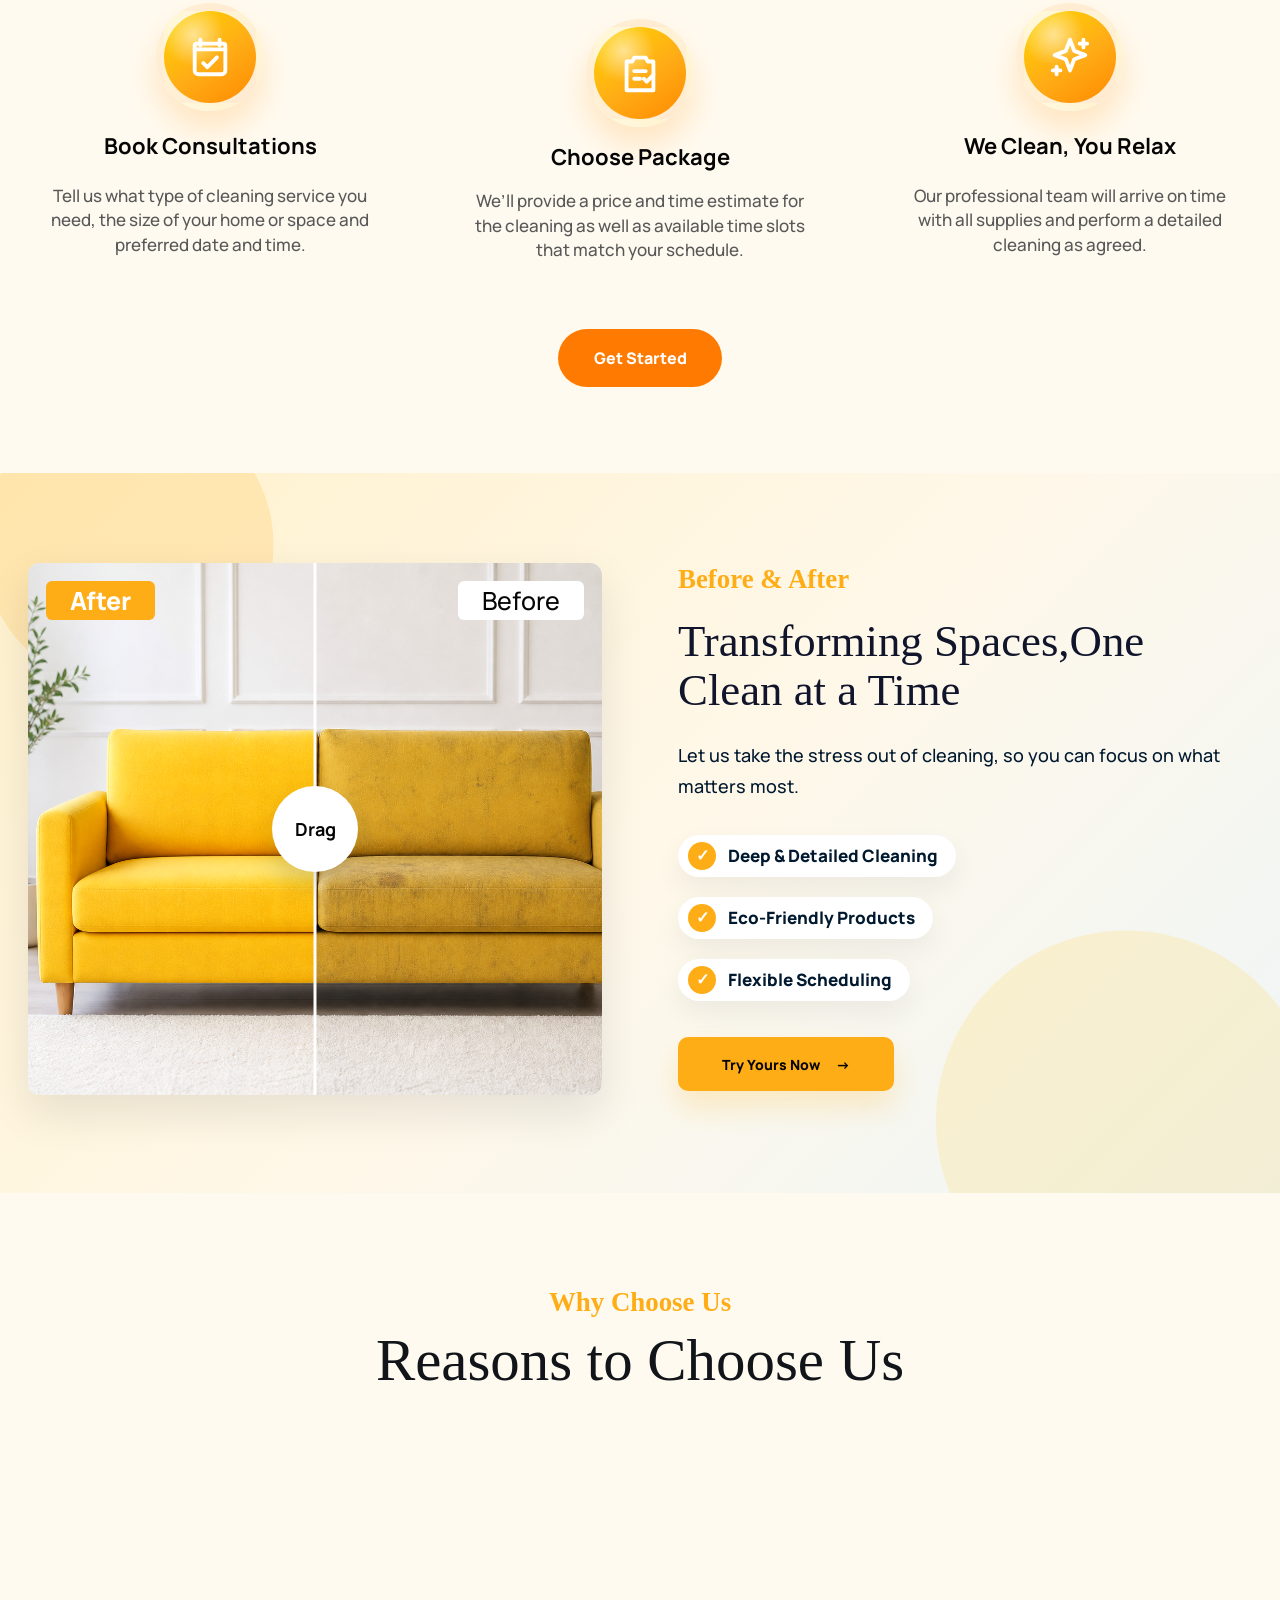
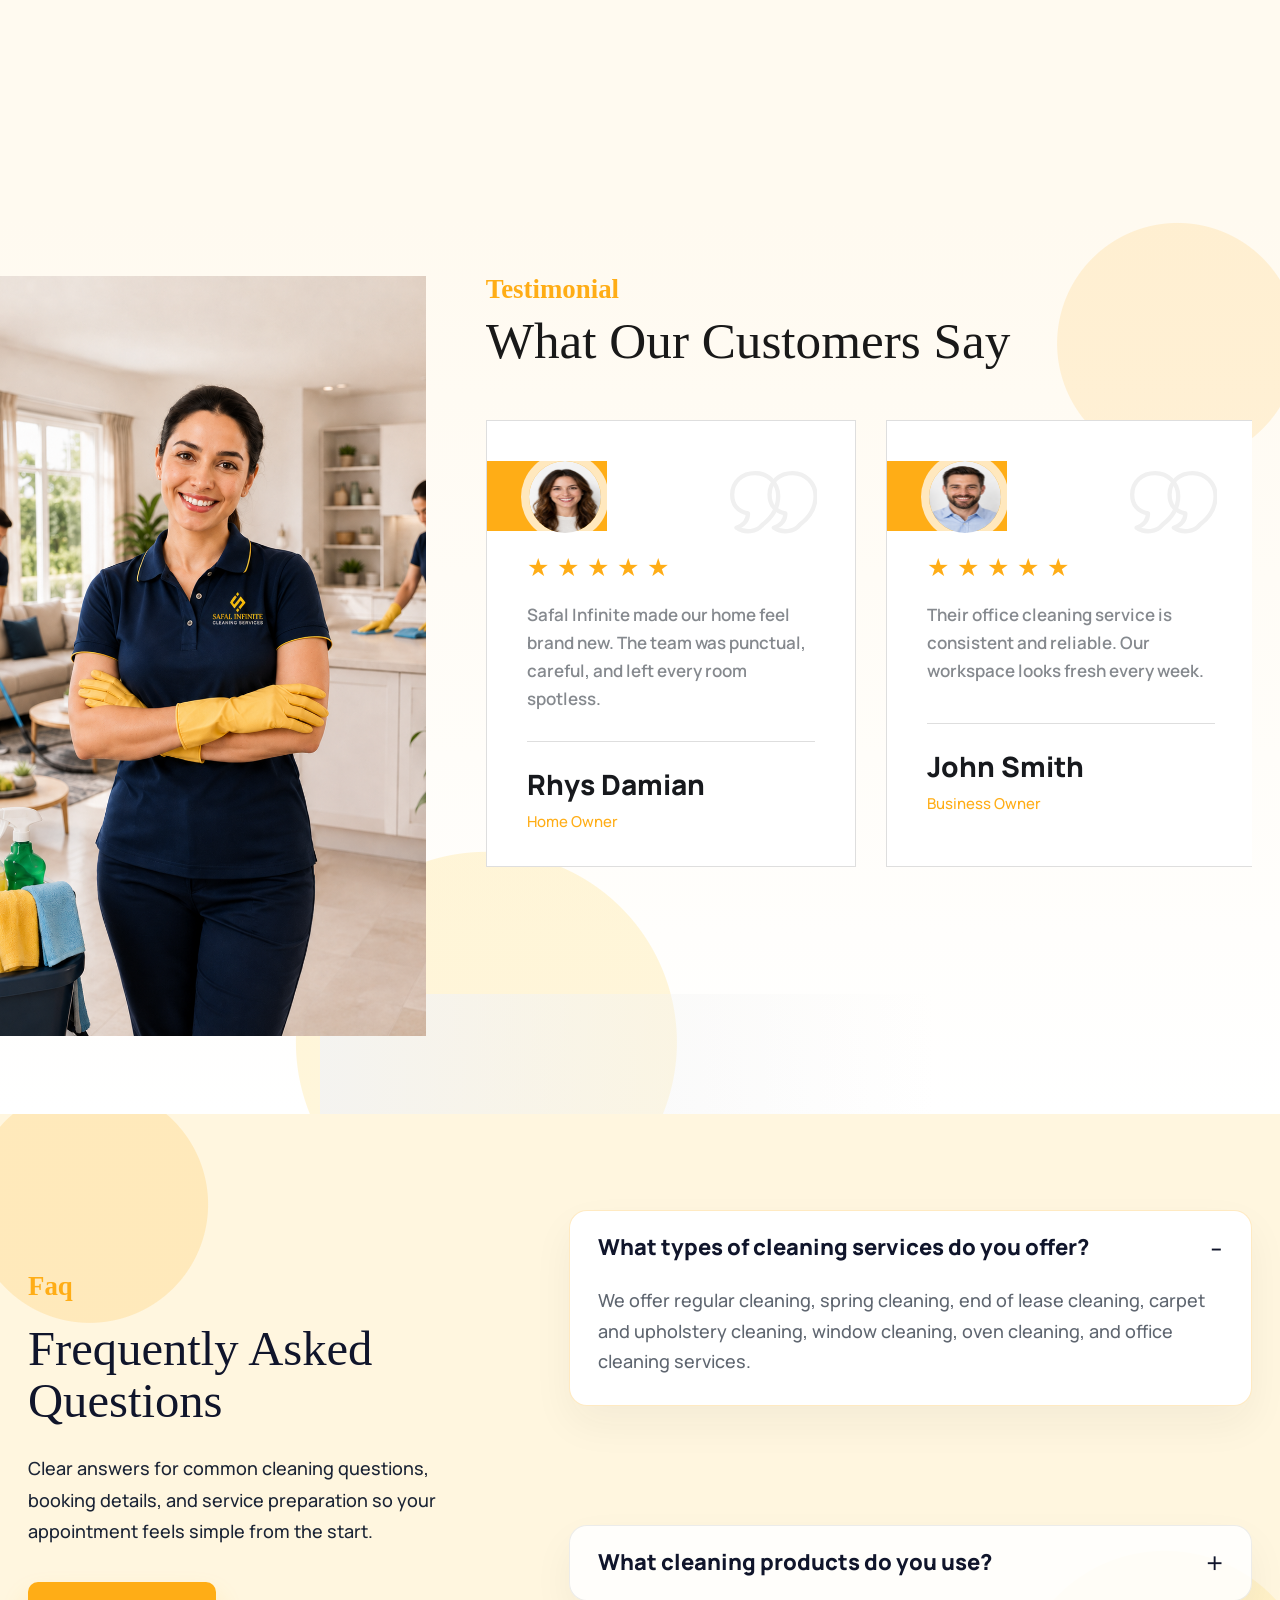
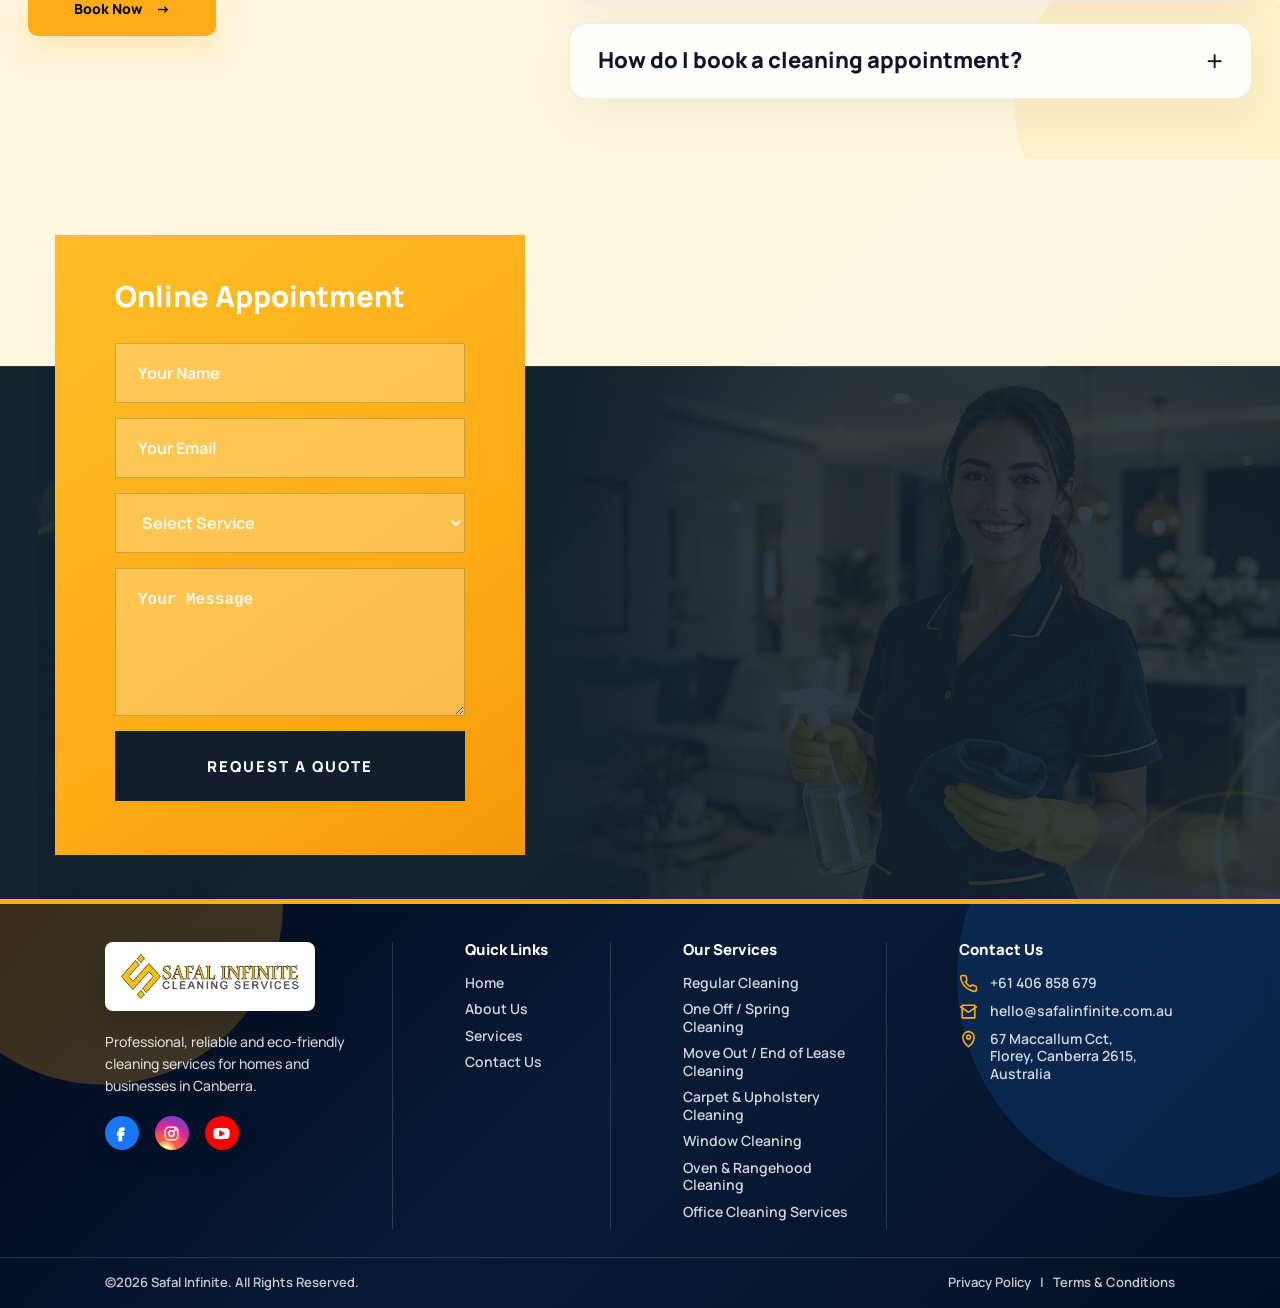
==== commit f92db35a: "website" ====
--- a/index.html
+++ b/index.html
@@ -798,7 +798,7 @@
               <span>What cleaning products do you use?</span>
             </summary>
             <p>
-              We use natural, 100% environmentally friendly cleaning products and
+              We use 100% environment friendly cleaning products and
               professional equipment. If you prefer specific products, let us
               know while booking.
             </p>
--- a/styles.css
+++ b/styles.css
@@ -93,7 +93,7 @@
   font-weight: 900;
 }
 
-.mobile-nav-quote {
+.main-nav .mobile-nav-quote {
   display: none;
 }
 
@@ -728,7 +728,7 @@
     display: none;
   }
 
-  .mobile-nav-quote {
+  .main-nav .mobile-nav-quote {
     display: flex;
     width: 100%;
     min-height: 46px;
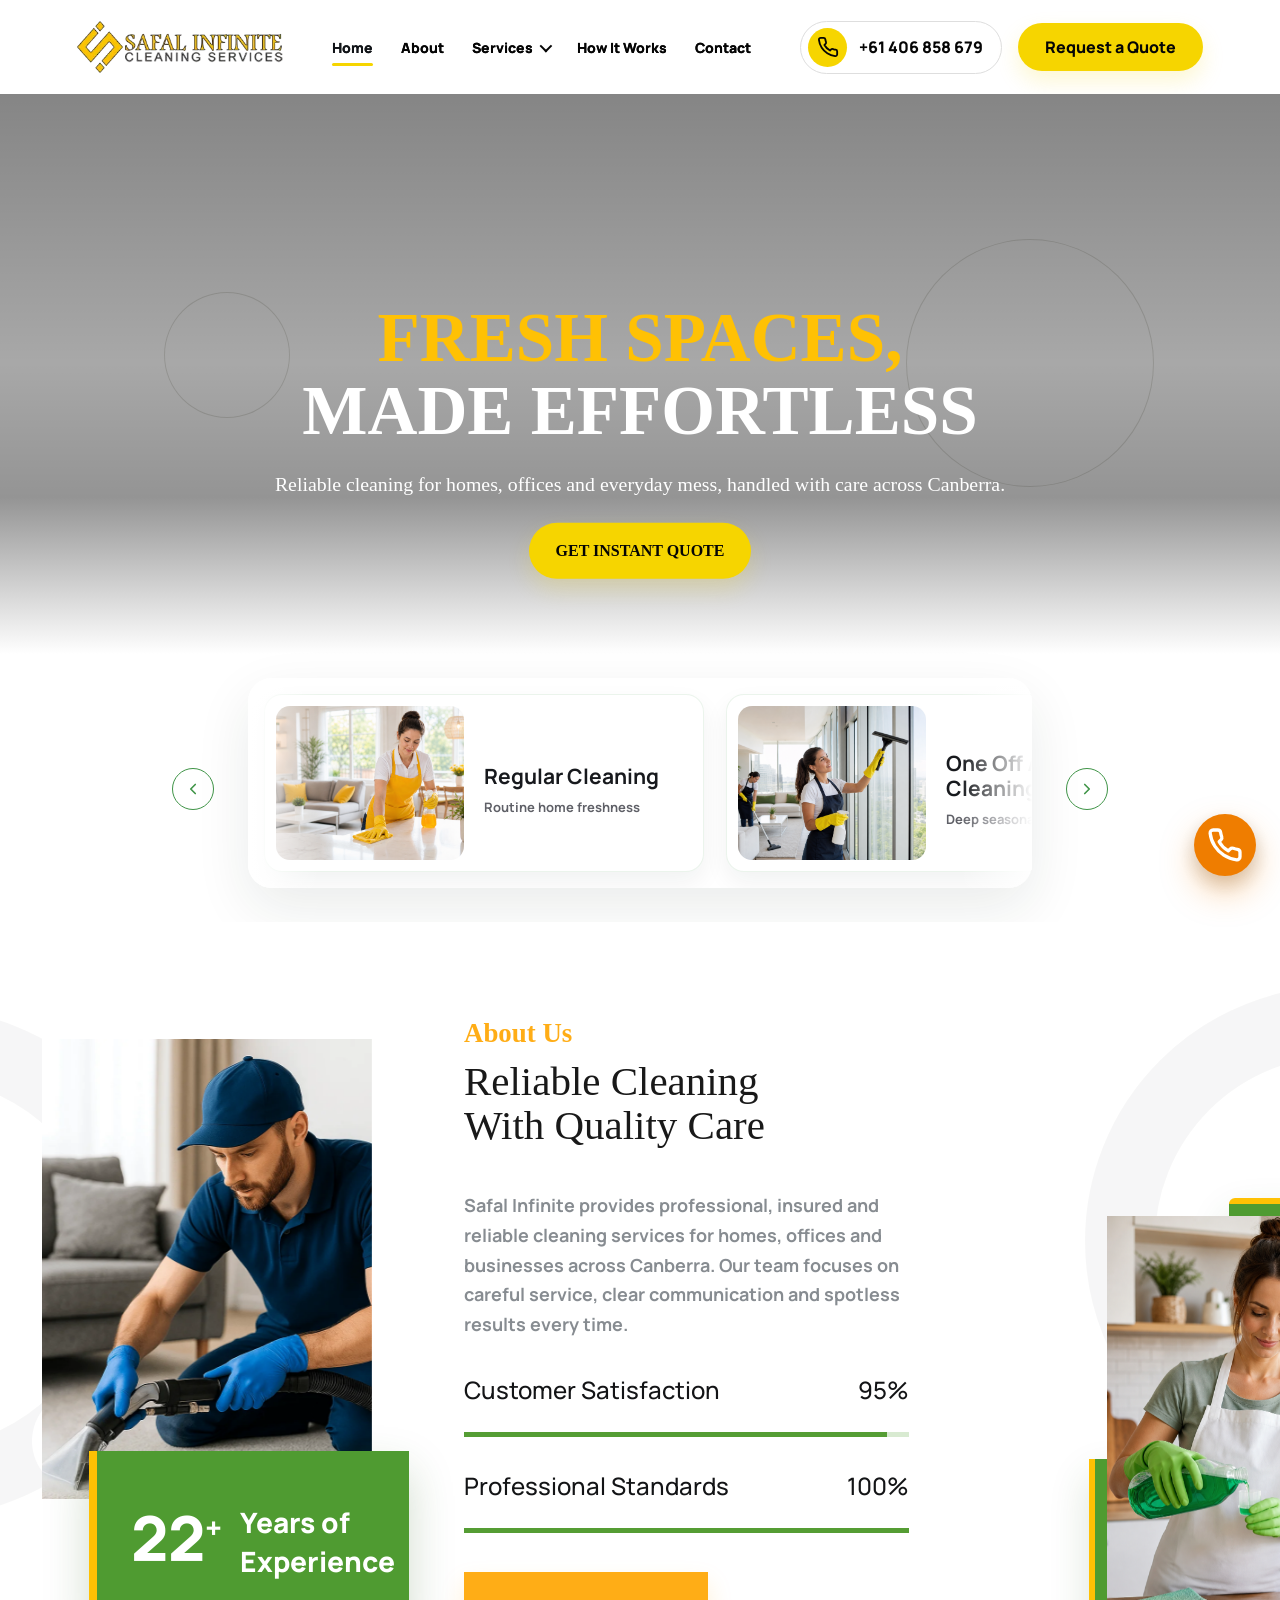
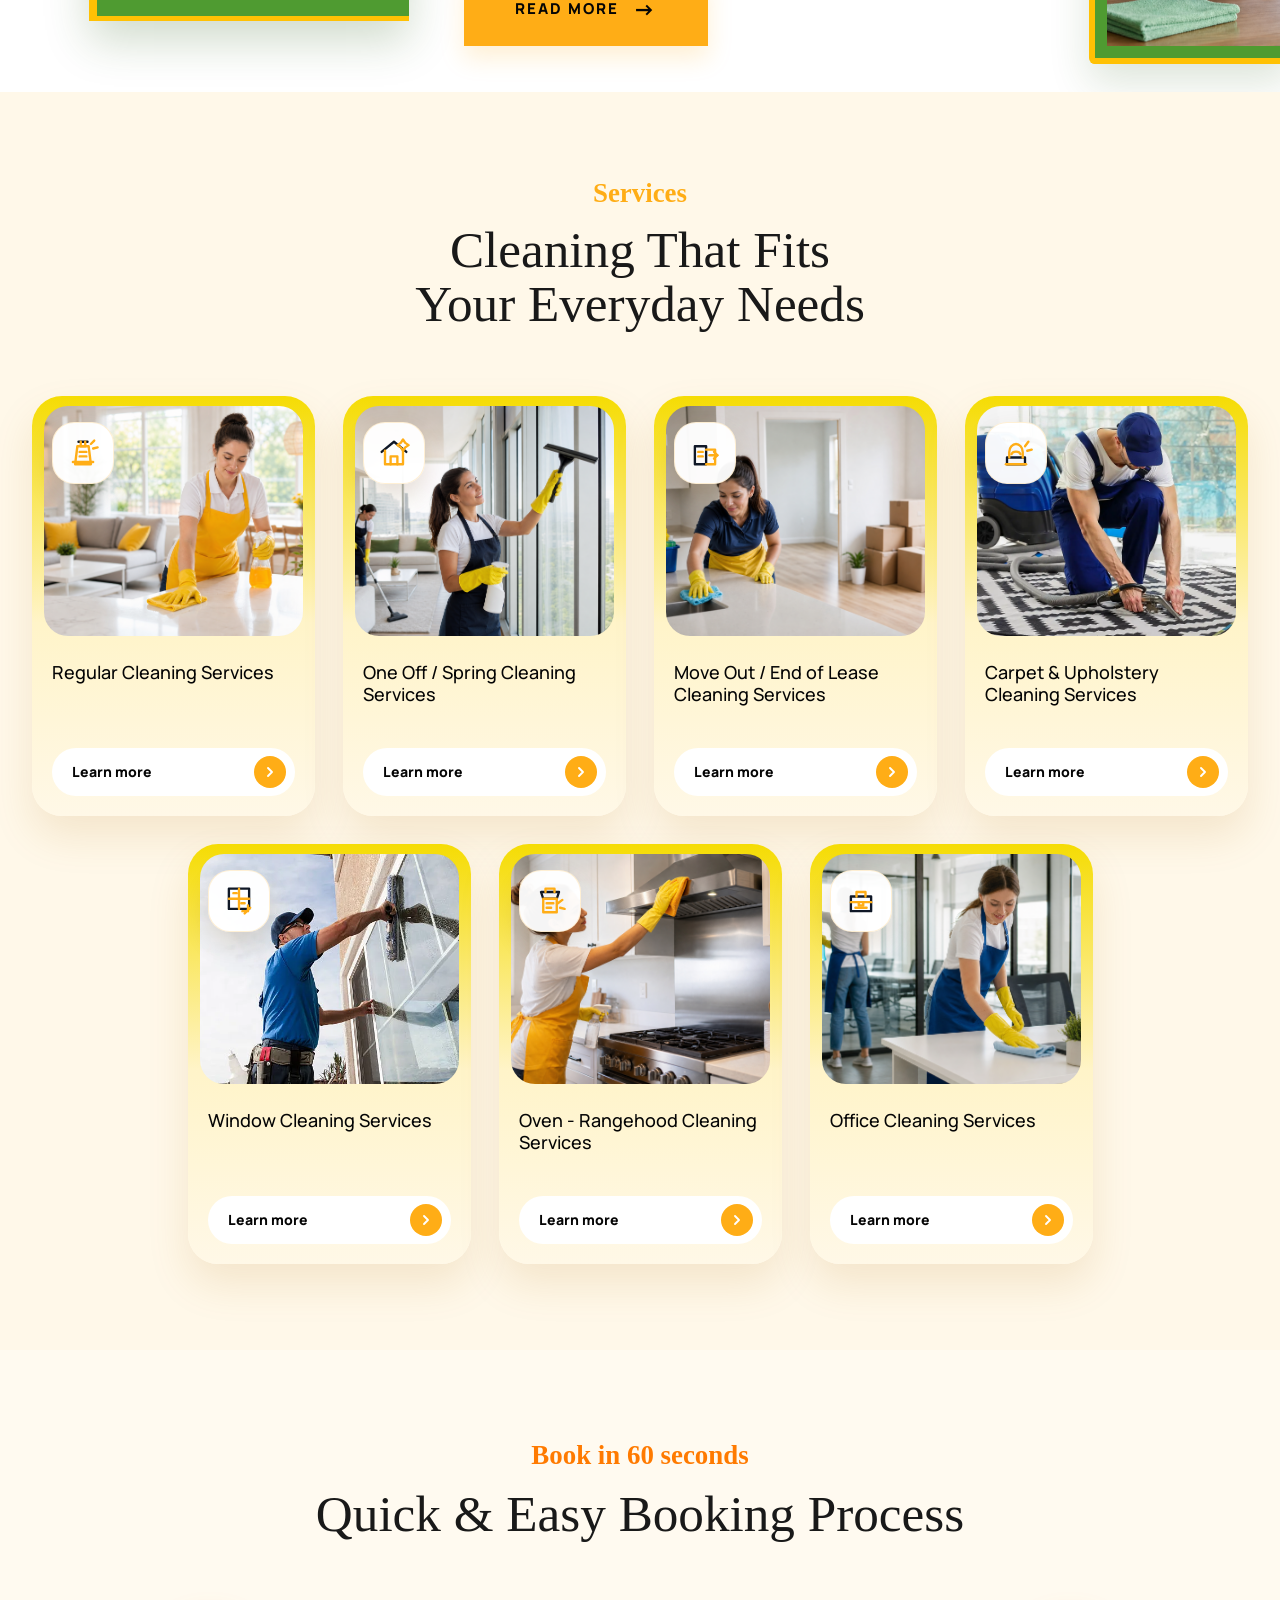
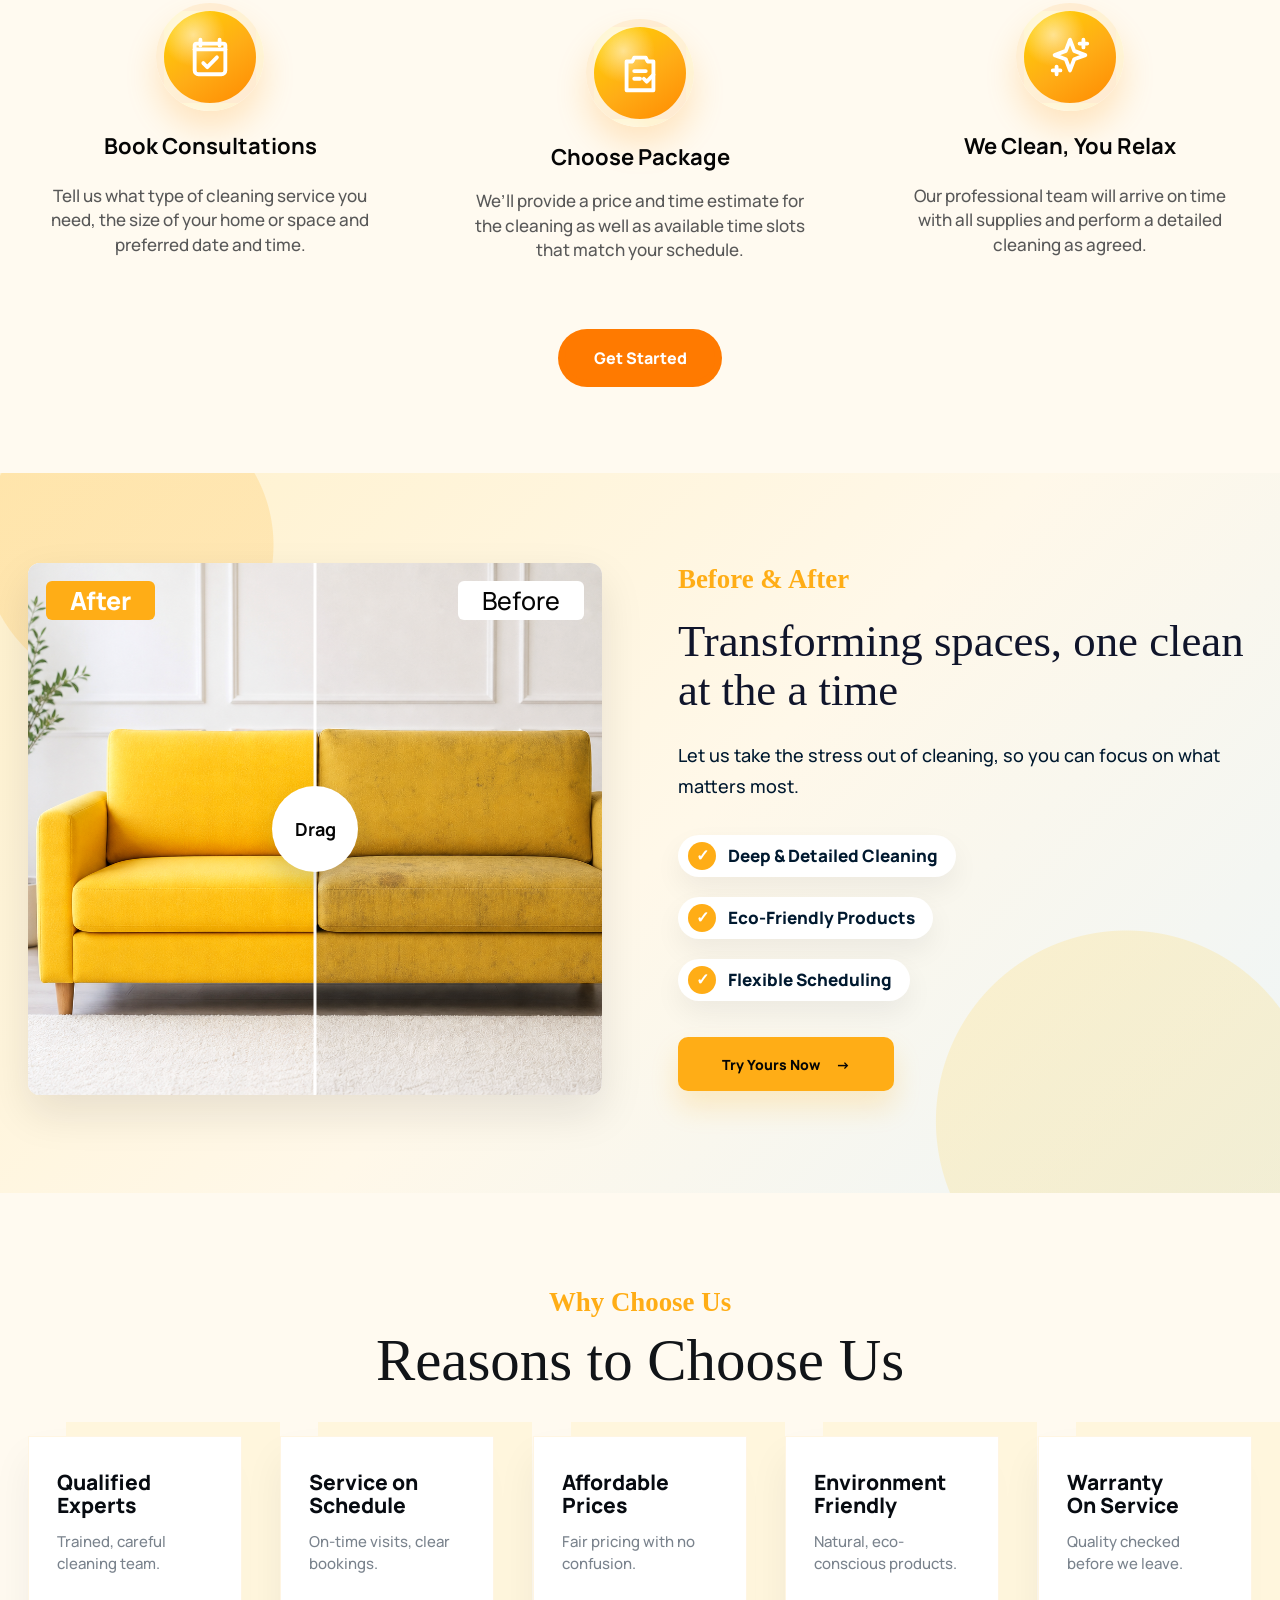
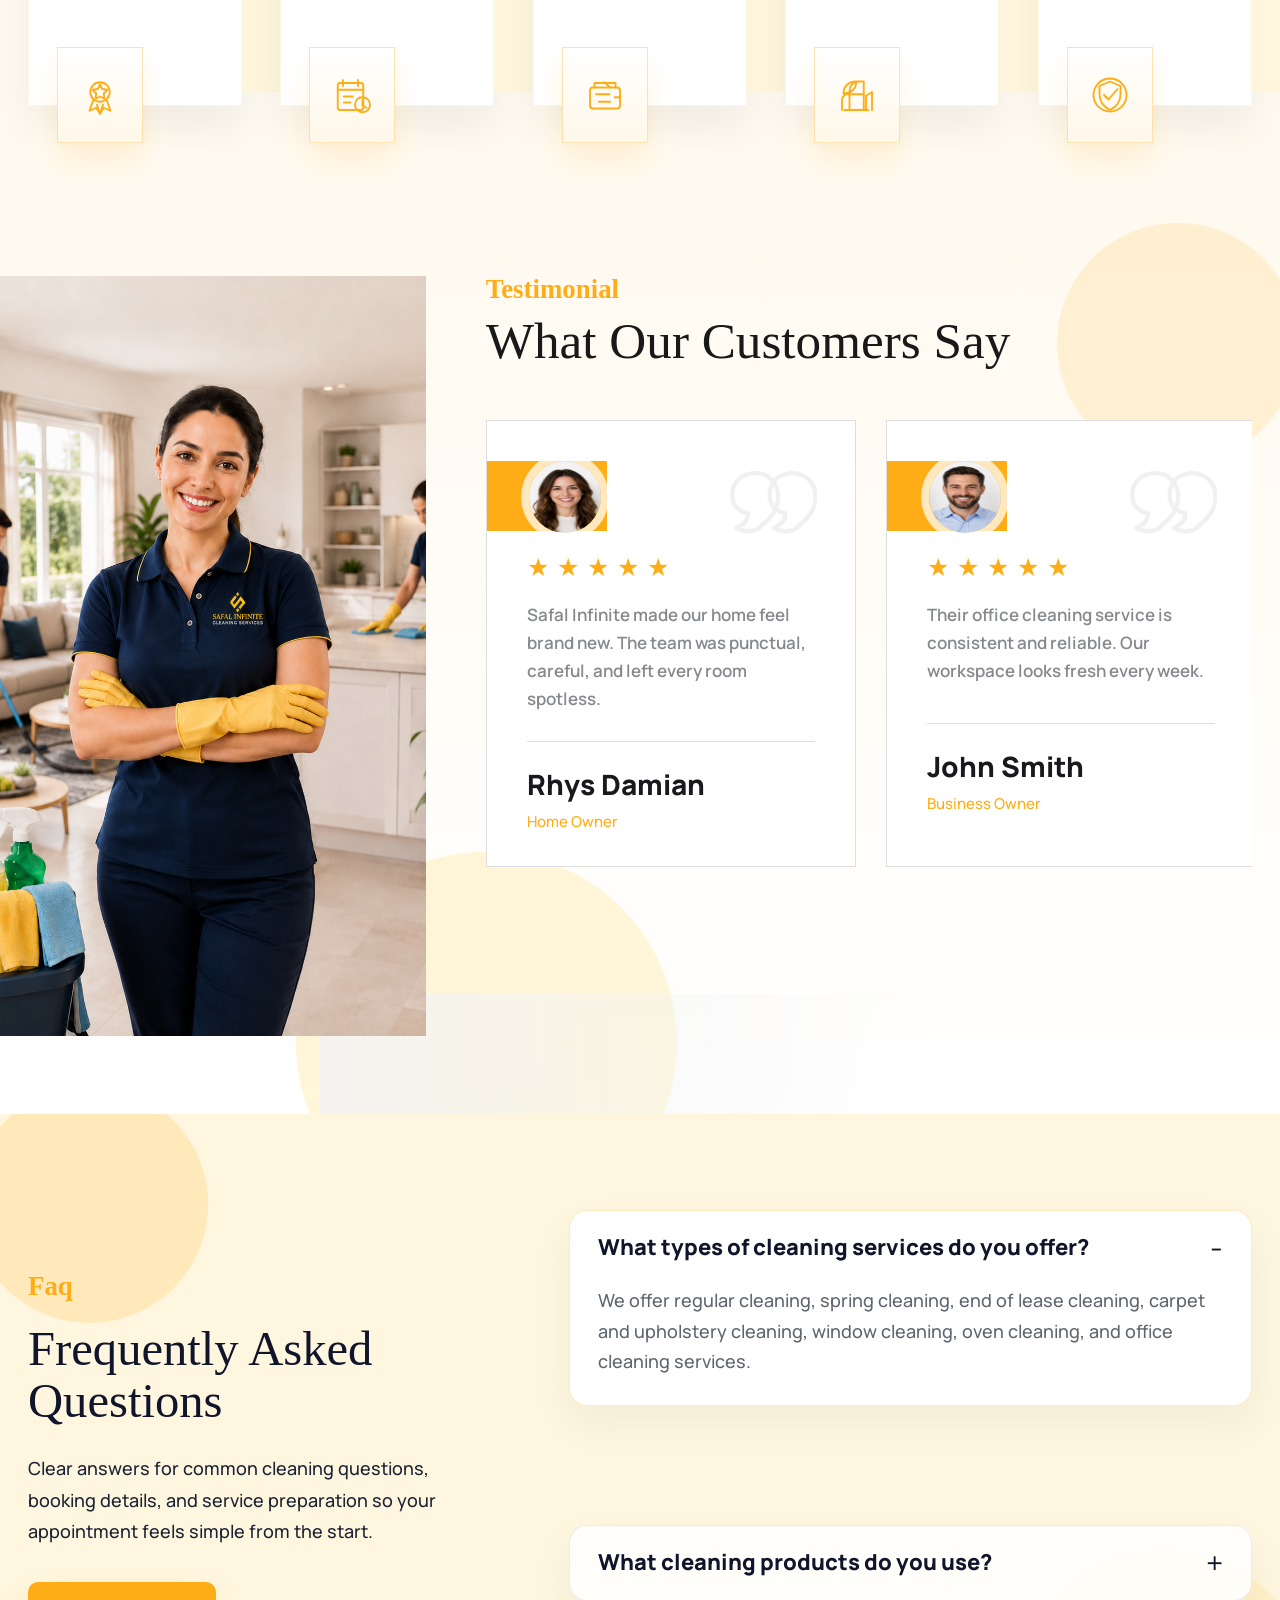
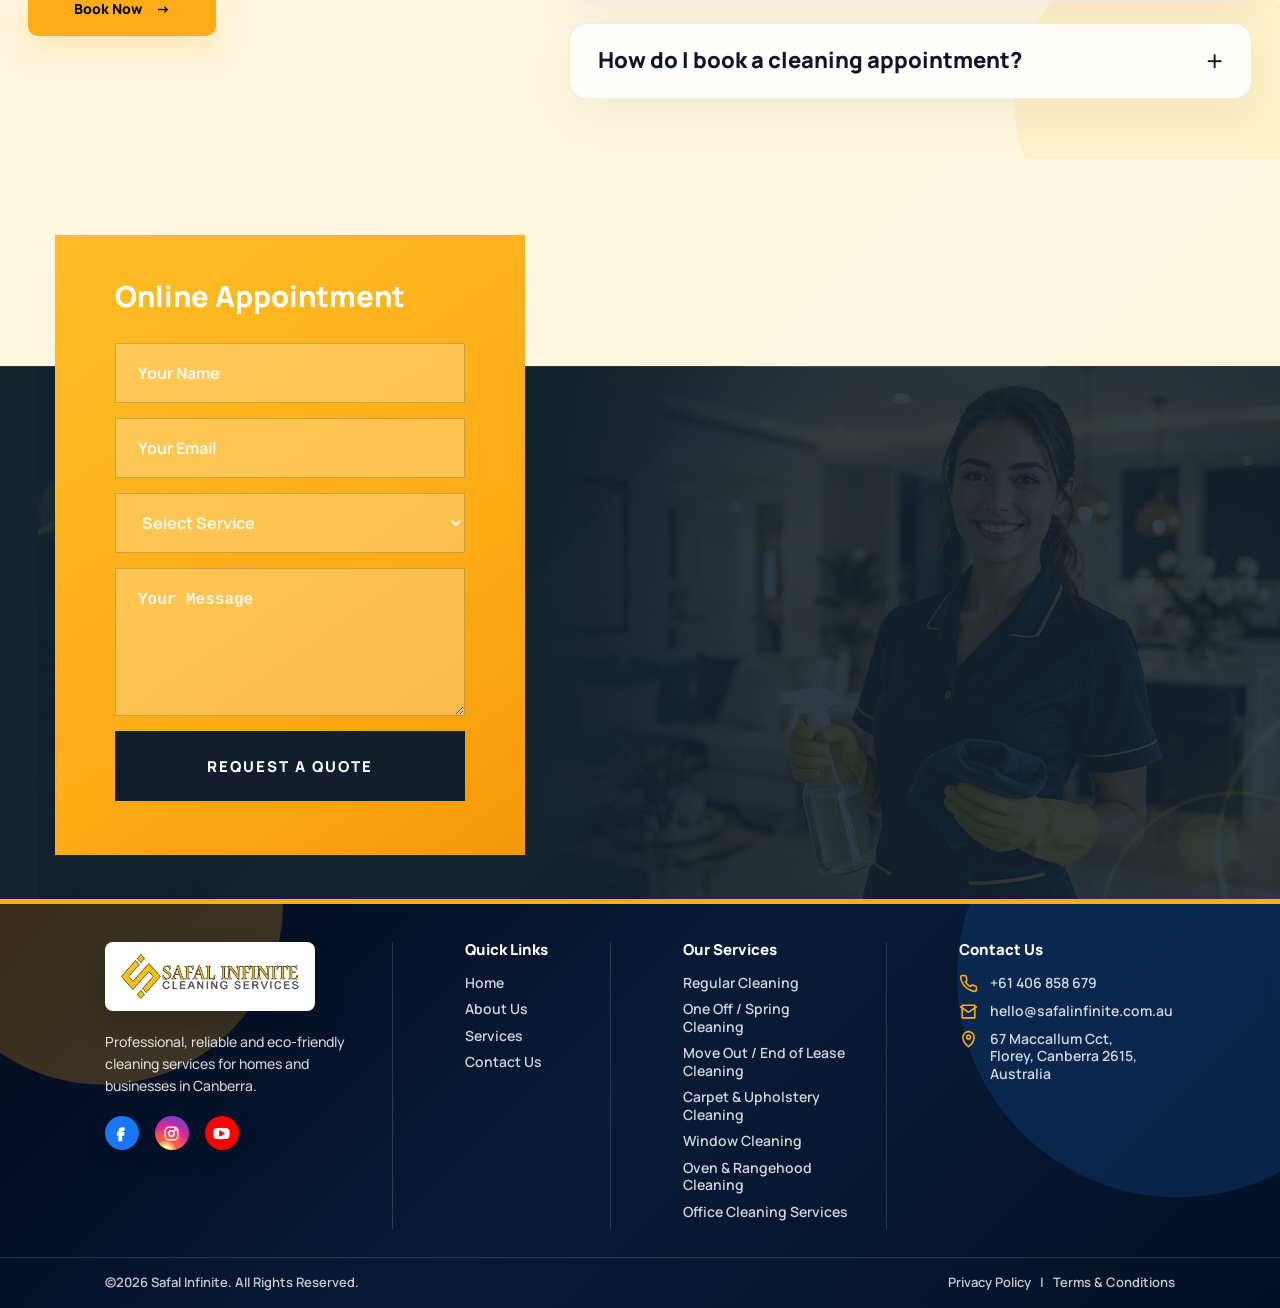
==== commit 46940641: "website" ====
--- a/index.html
+++ b/index.html
@@ -398,7 +398,7 @@
           </article>
 
           <article class="service-tile">
-            <img src="assets/service-oven-rangehood.png" alt="Oven and range hood cleaning services" />
+            <img src="assets/service-oven-rangehood.png" alt="Oven and rangehood cleaning services" />
             <div class="service-tile-body">
               <span class="service-icon-badge" aria-hidden="true">
                 <svg viewBox="0 0 32 32">
@@ -409,8 +409,8 @@
                   <path d="M23 18l4-3m-2 7 4 1" />
                 </svg>
               </span>
-              <h3>Oven - Range hood Cleaning Services</h3>
-              <a href="pages/oven-rangehood-cleaning.html" aria-label="View Oven Range hood Cleaning Services">
+              <h3>Oven - Rangehood Cleaning Services</h3>
+              <a href="pages/oven-rangehood-cleaning.html" aria-label="View Oven Rangehood Cleaning Services">
                 <span>Learn more</span>
                 <svg viewBox="0 0 24 24" aria-hidden="true">
                   <path d="m9 18 6-6-6-6" />
@@ -513,7 +513,7 @@
 
         <div class="before-after-content">
           <p class="before-after-kicker">Before &amp; After</p>
-          <h2><span>Transforming Spaces,</span><span>One Clean at a Time</span></h2>
+          <h2><span>Transforming spaces, </span><span>one clean at the a time</span></h2>
           <p>
             Let us take the stress out of cleaning, so you can focus on what
             matters most.
@@ -839,7 +839,7 @@
                 <option>Move Out / End of Lease Cleaning Services</option>
                 <option>Carpet &amp; Upholstery Cleaning Services</option>
                 <option>Window Cleaning Services</option>
-                <option>Oven - Range hood Cleaning Services</option>
+                <option>Oven - Rangehood Cleaning Services</option>
                 <option>Office Cleaning Services</option>
               </select>
             </label>
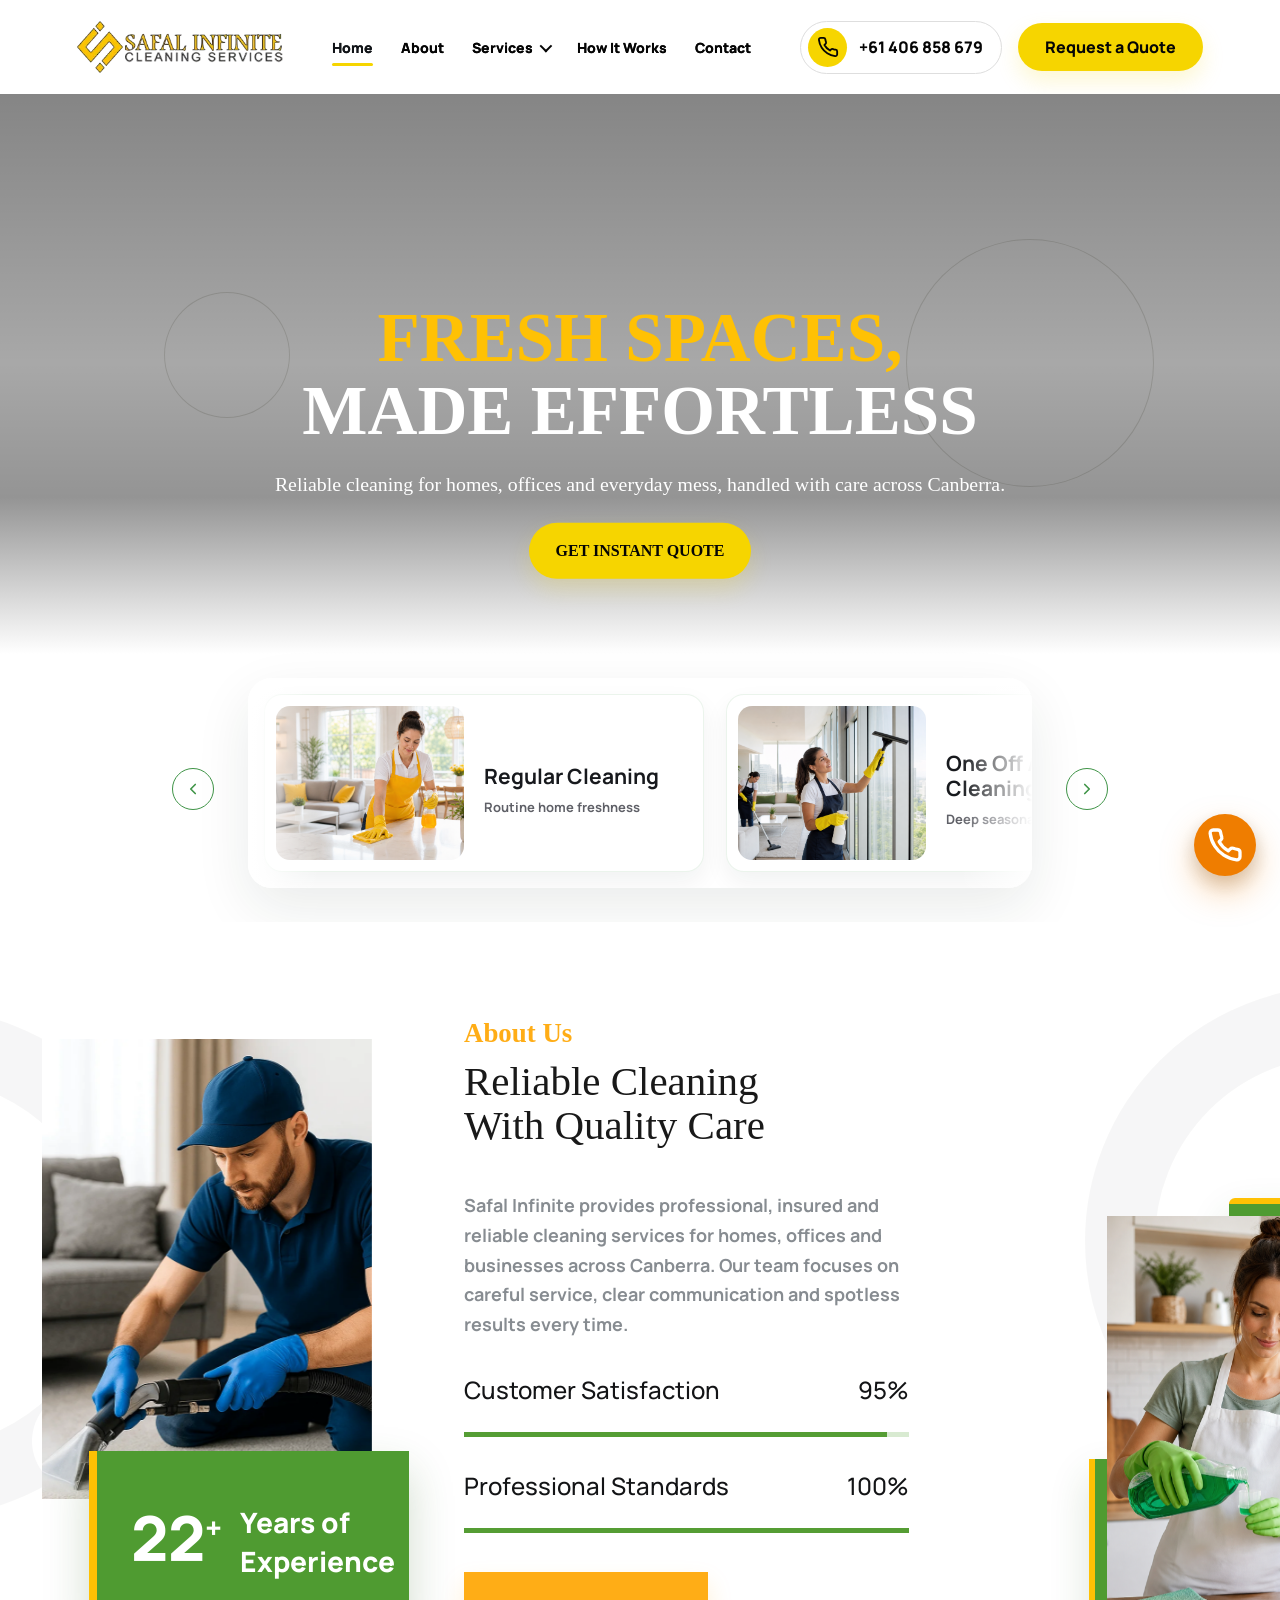
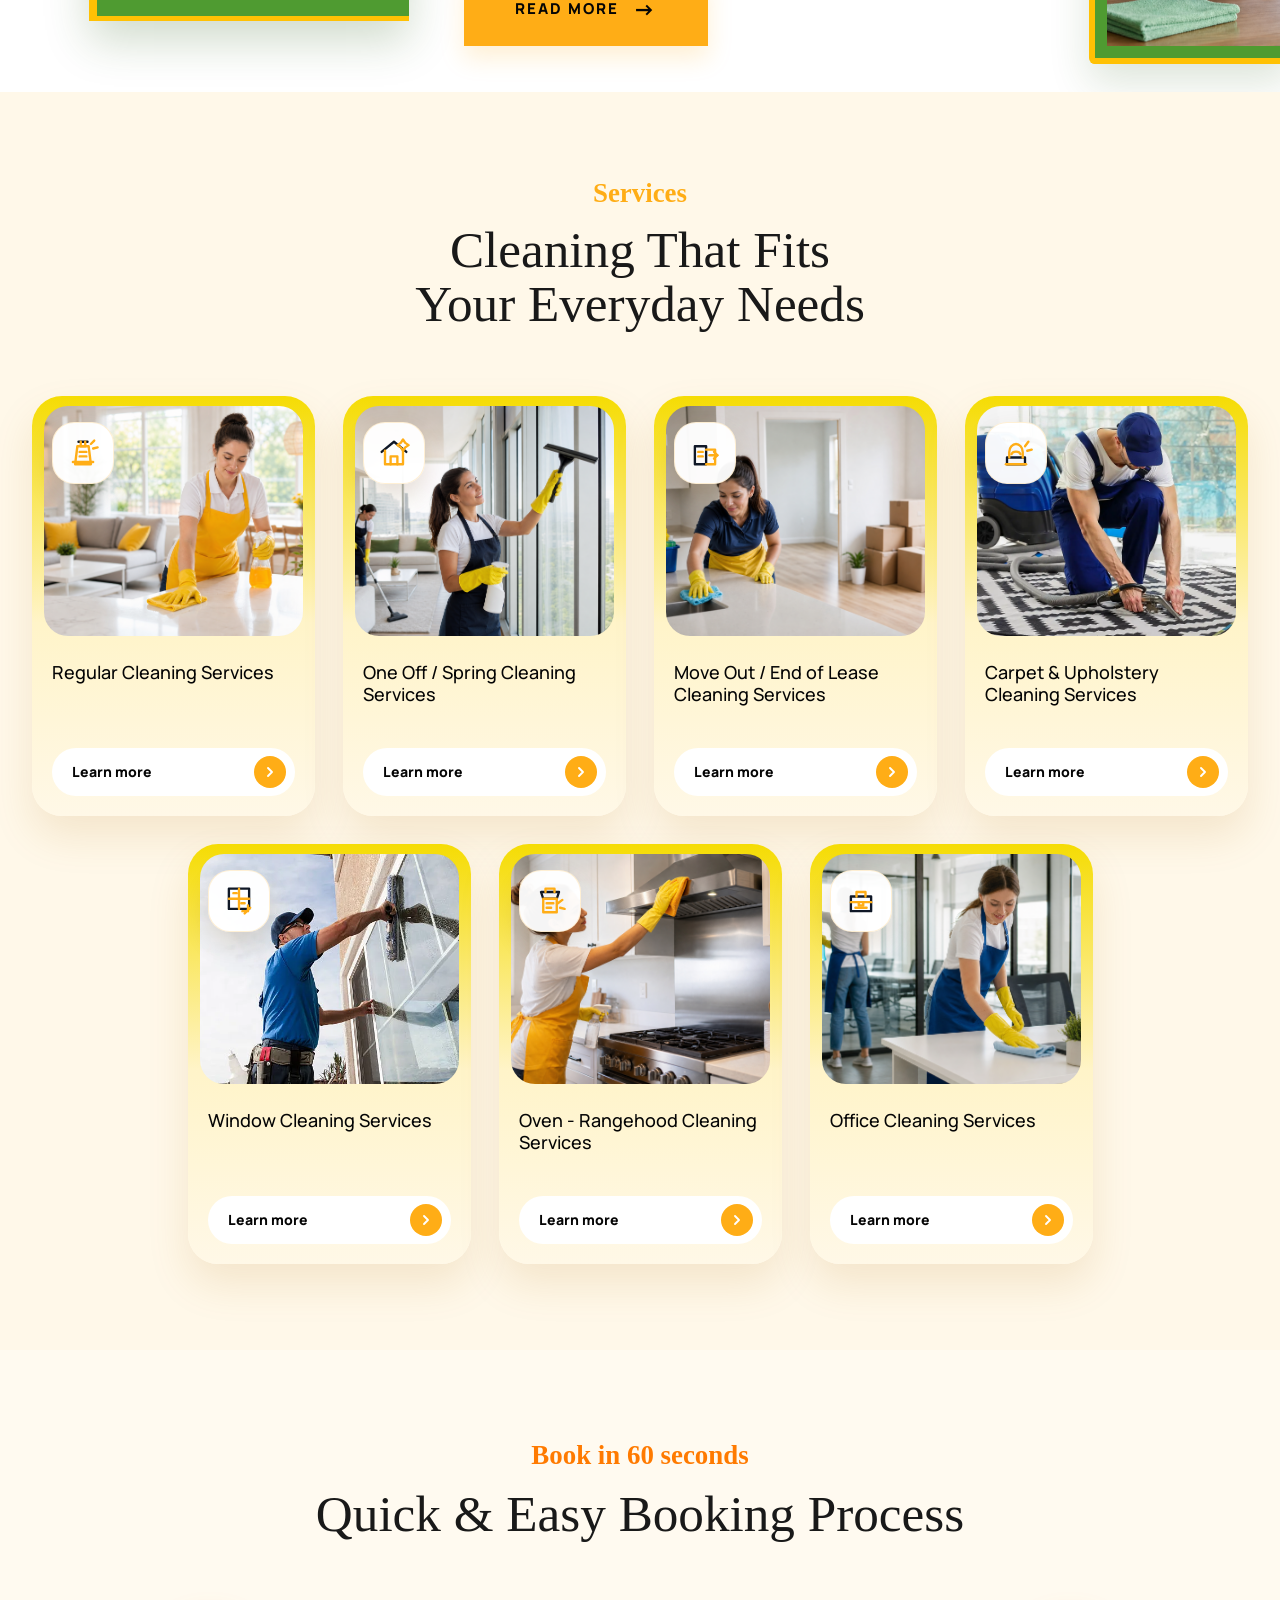
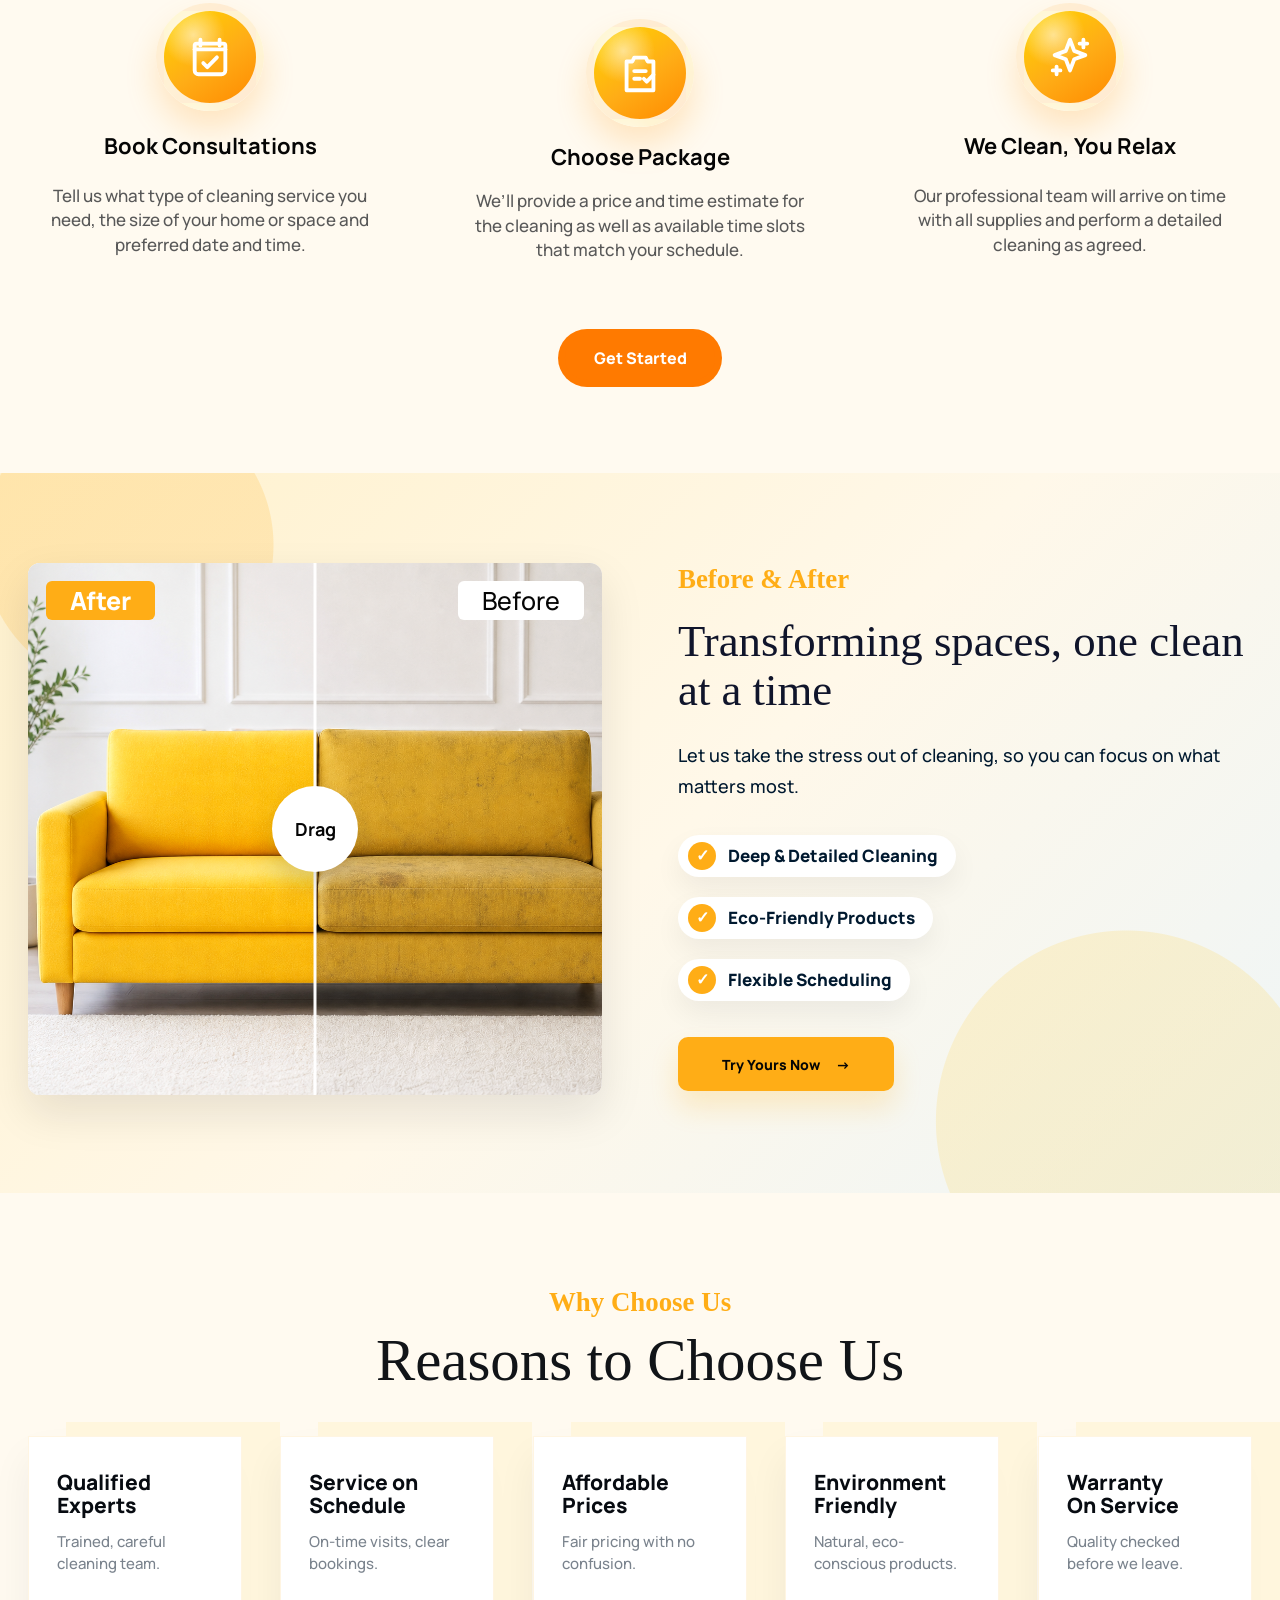
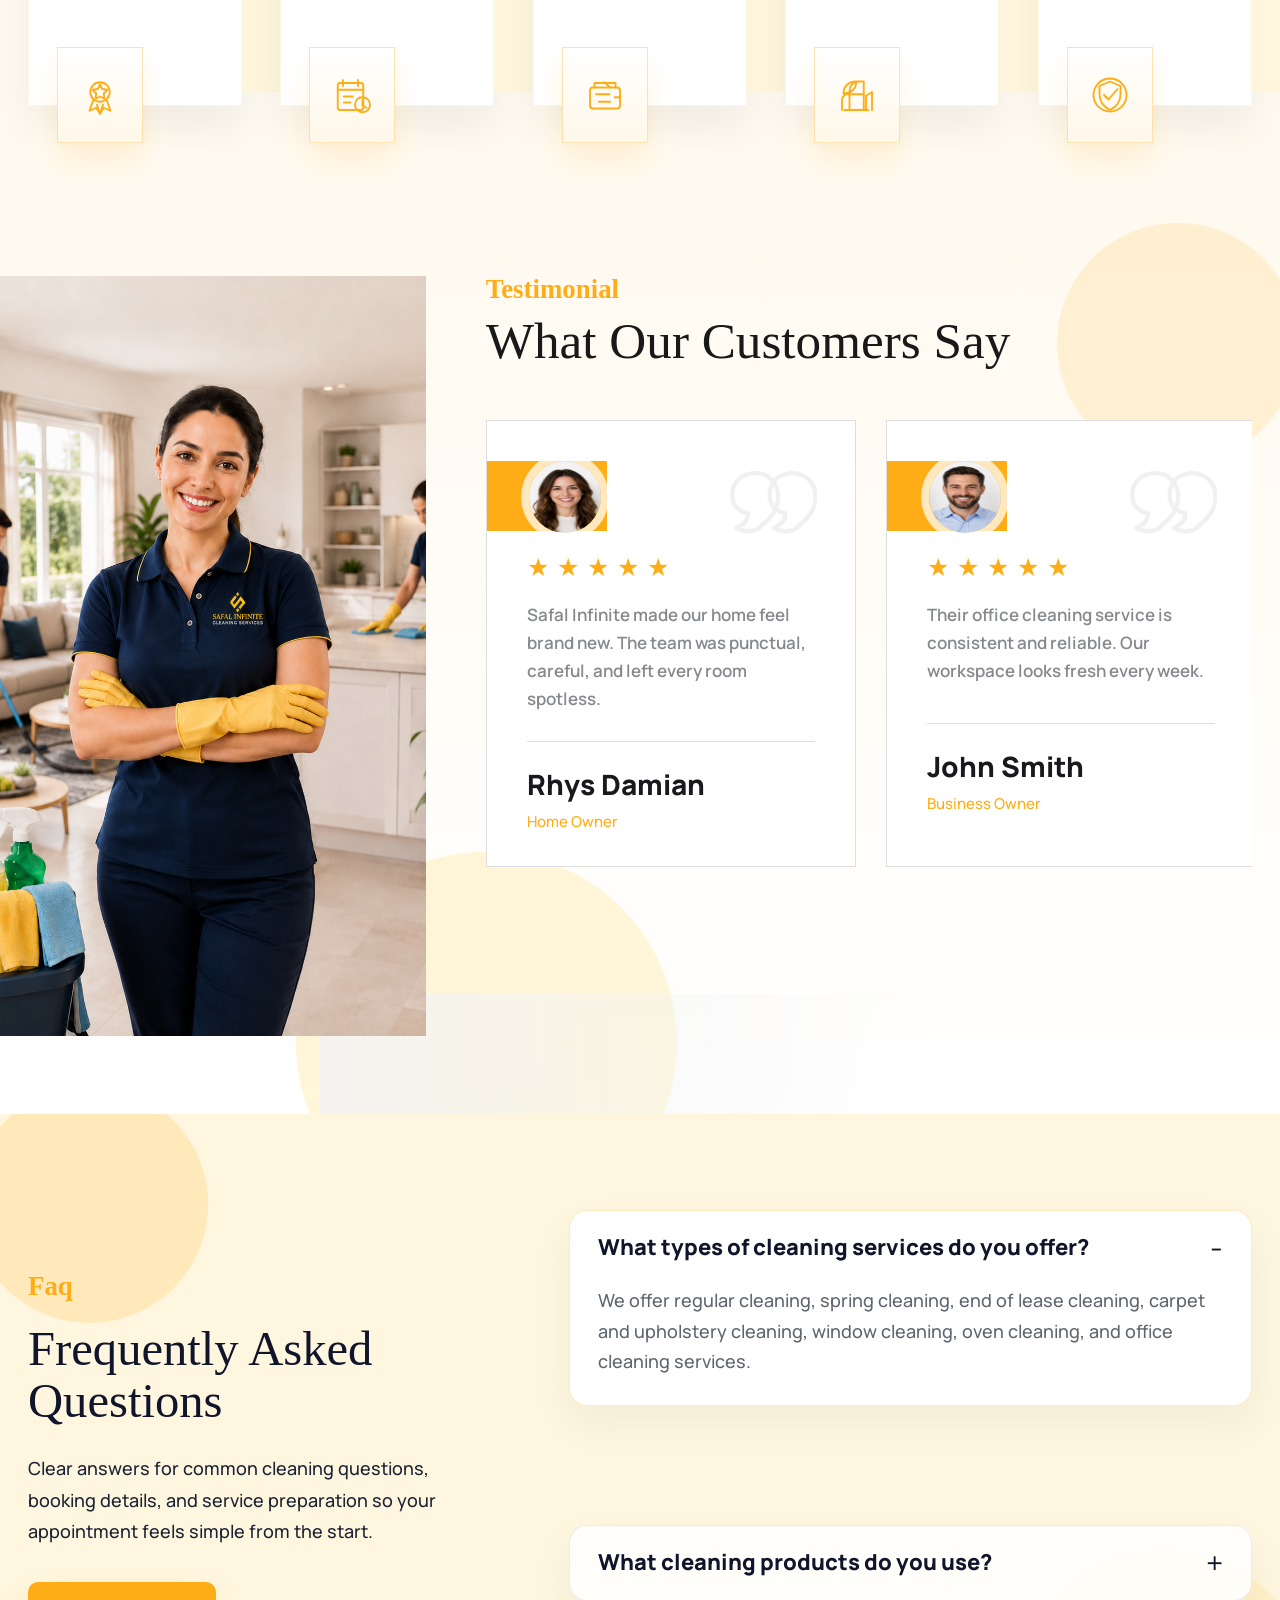
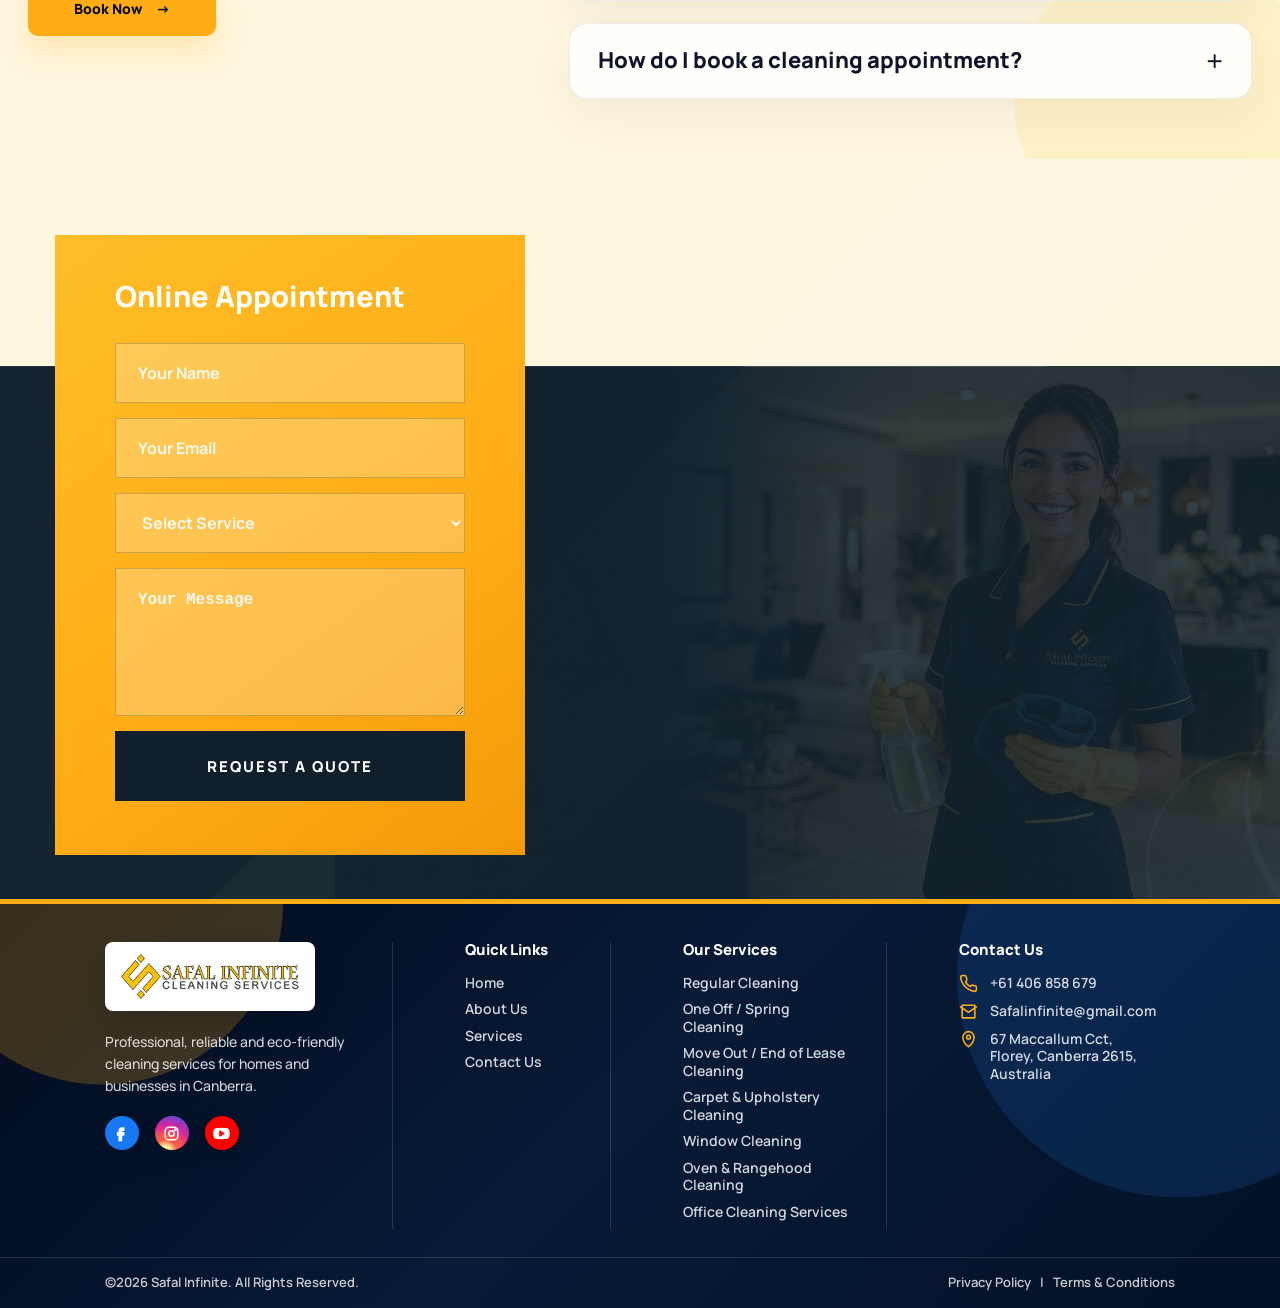
==== commit 8c245e3c: "website" ====
--- a/index.html
+++ b/index.html
@@ -496,7 +496,7 @@
           </article>
         </div>
 
-        <a class="process-button" href="#">Get Started</a>
+        <a class="process-button" href="pages/contact.html#contact-form">Get Started</a>
       </section>
 
       <section class="before-after-section" aria-label="Before and after cleaning results">
@@ -513,7 +513,7 @@
 
         <div class="before-after-content">
           <p class="before-after-kicker">Before &amp; After</p>
-          <h2><span>Transforming spaces, </span><span>one clean at the a time</span></h2>
+          <h2><span>Transforming spaces, </span><span>one clean at a time</span></h2>
           <p>
             Let us take the stress out of cleaning, so you can focus on what
             matters most.
@@ -912,12 +912,12 @@
             </svg>
             +61 406 858 679
           </a>
-          <a href="mailto:hello@safalinfinite.com.au">
+          <a href="mailto:Safalinfinite@gmail.com">
             <svg viewBox="0 0 24 24" aria-hidden="true">
               <path d="M4 4h16v16H4z" />
               <path d="m22 6-10 7L2 6" />
             </svg>
-            hello@safalinfinite.com.au
+            Safalinfinite@gmail.com
           </a>
           <p>
             <svg viewBox="0 0 24 24" aria-hidden="true">
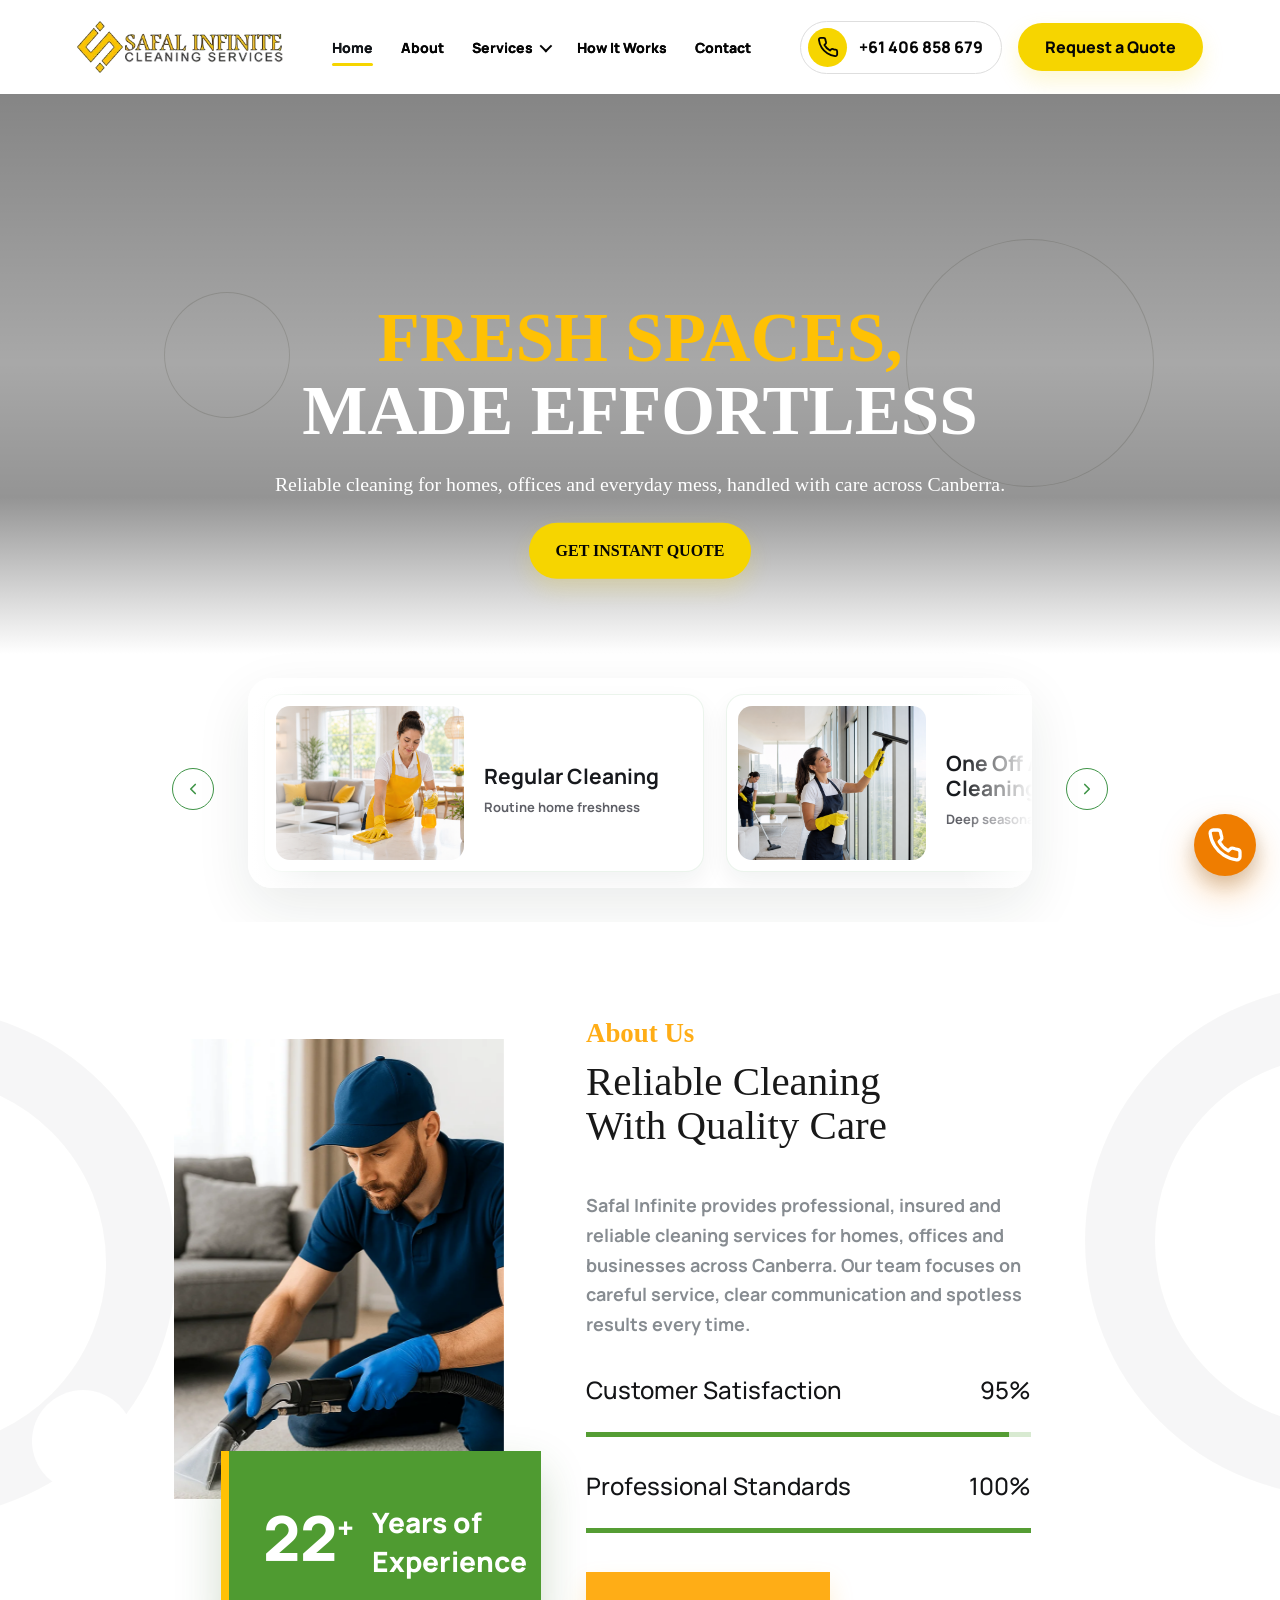
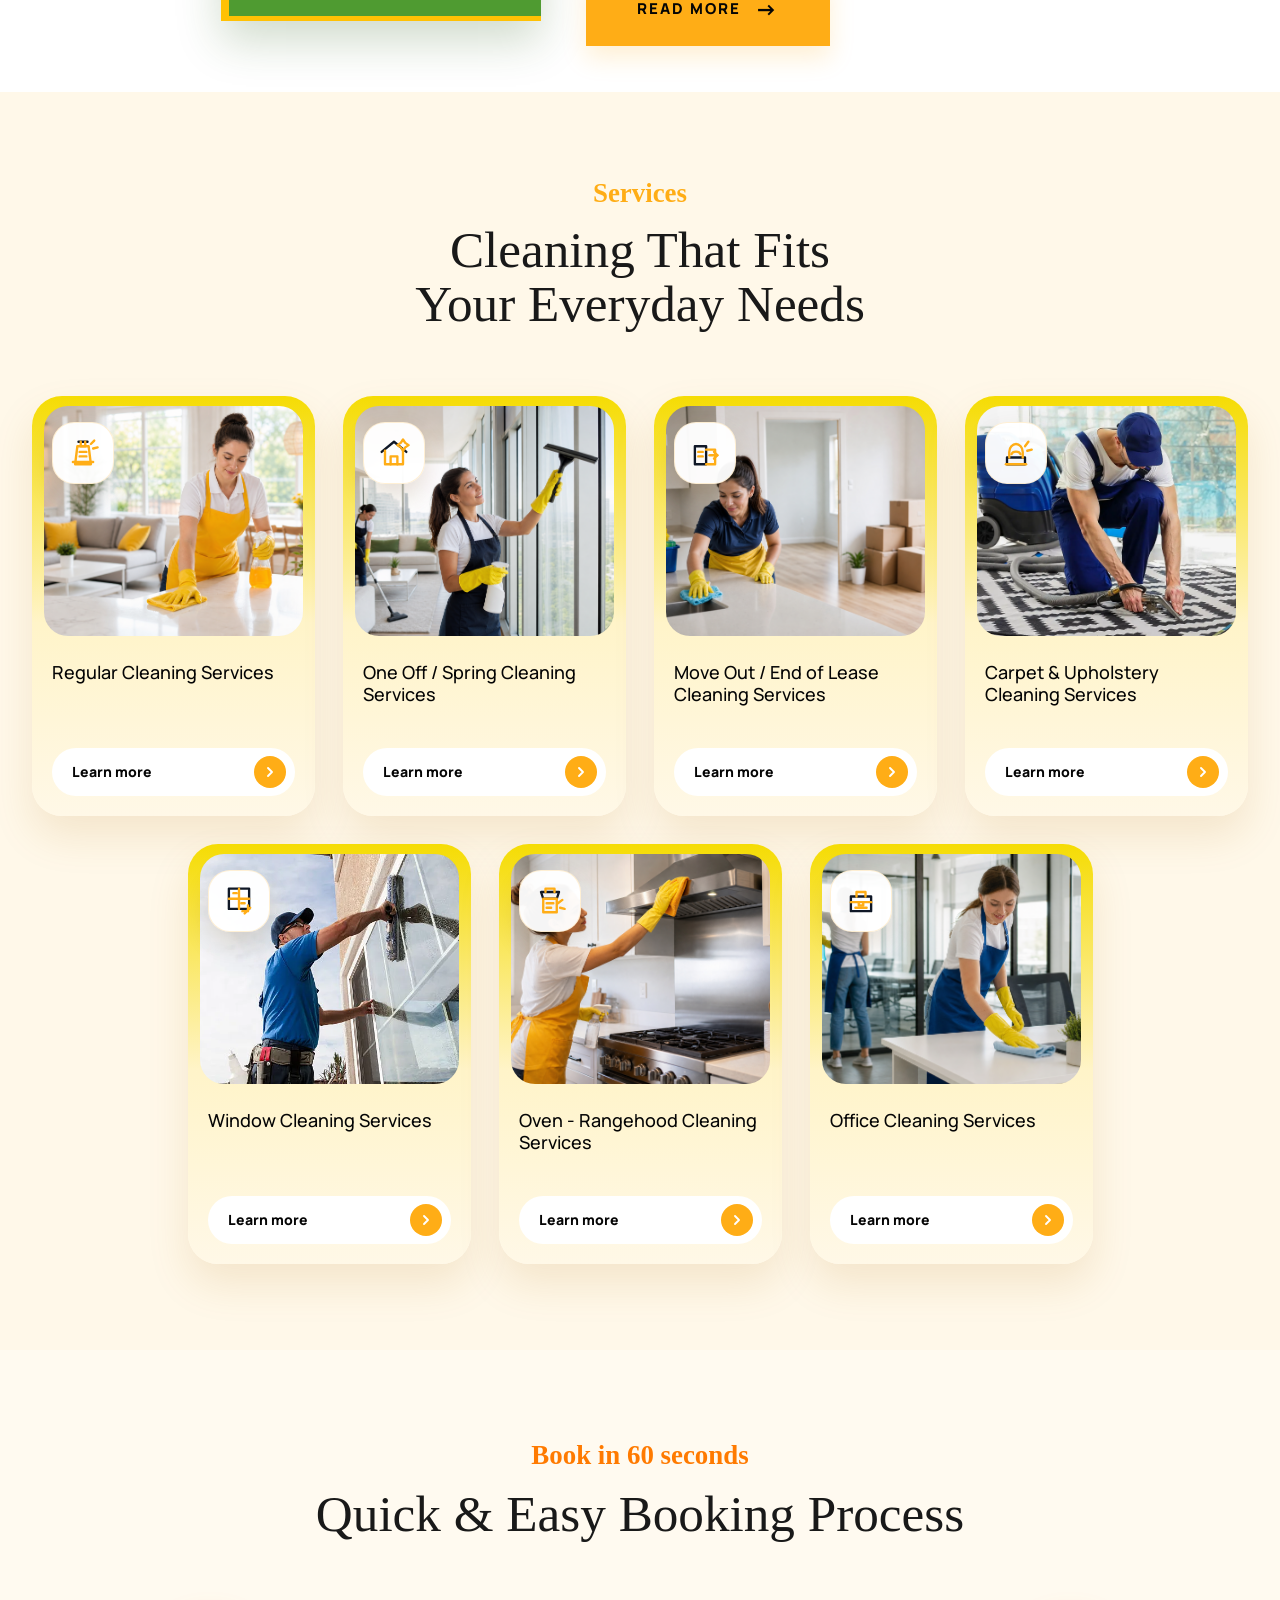
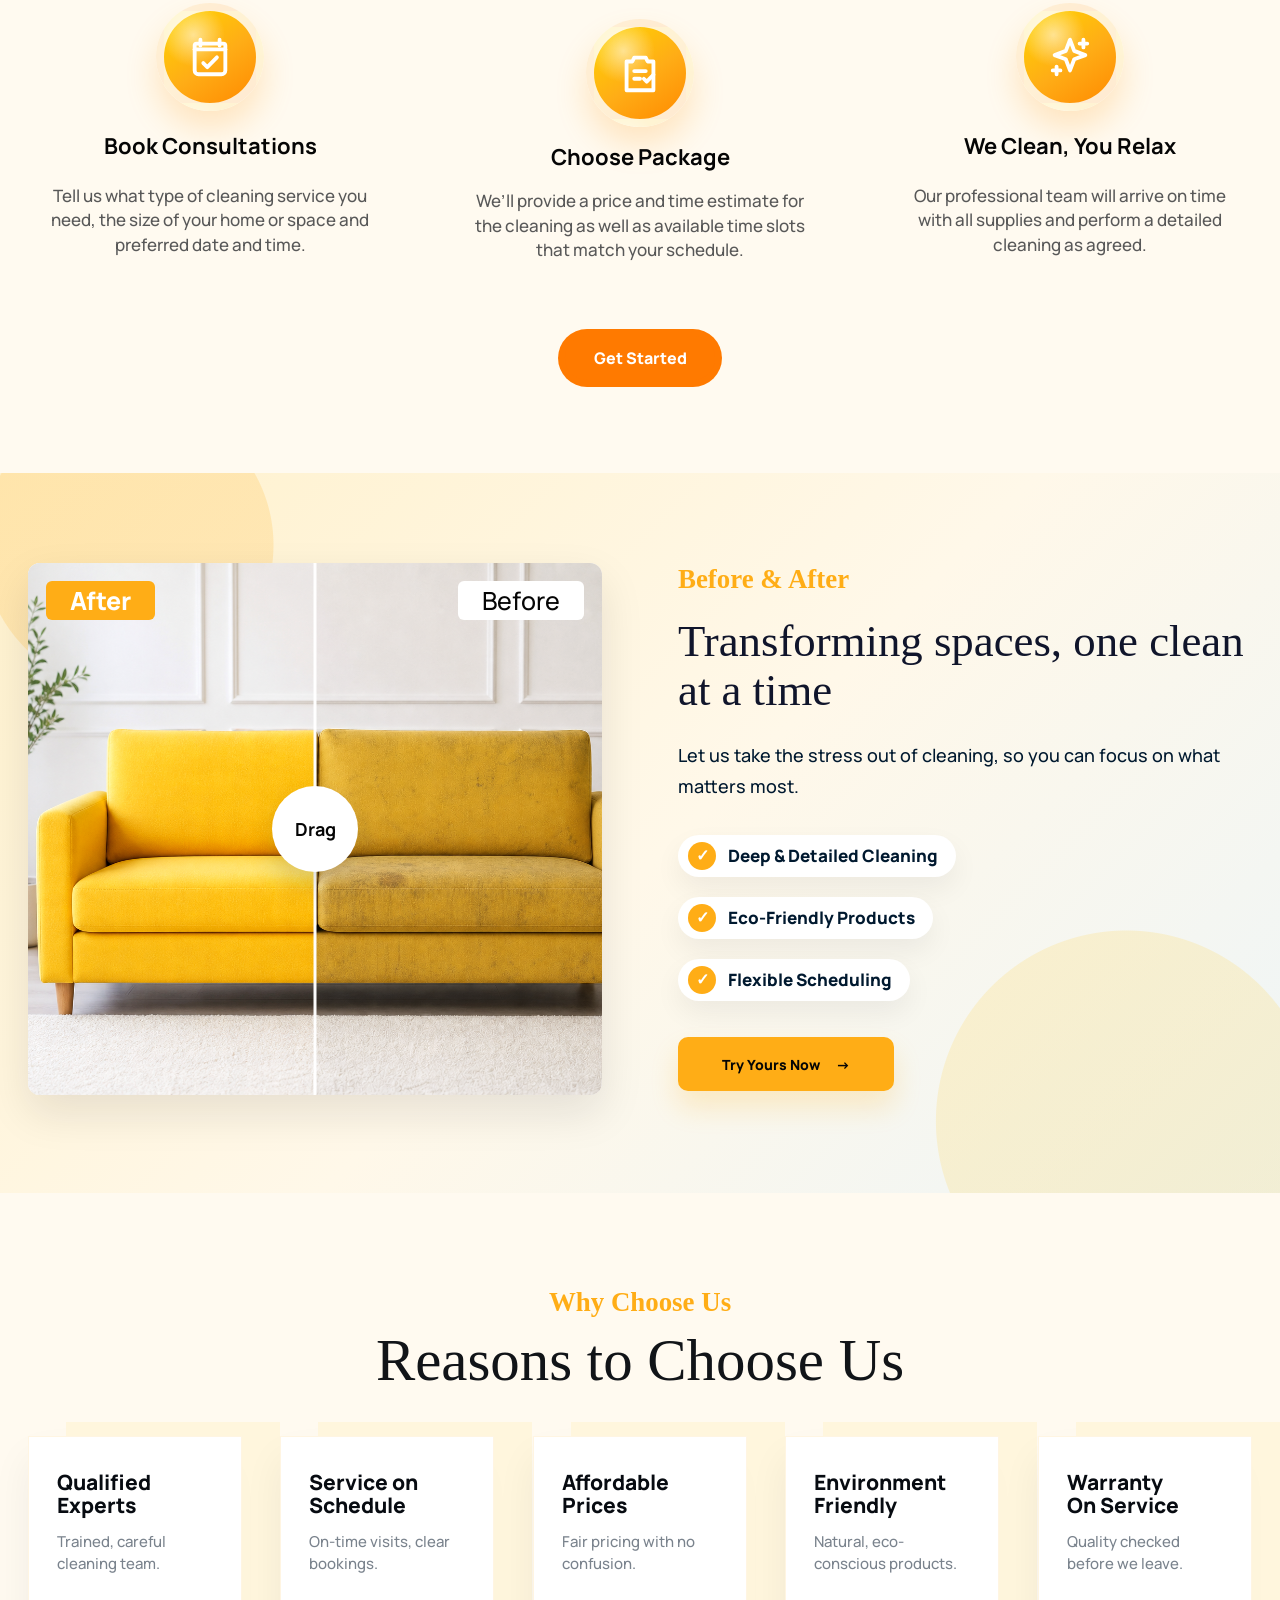
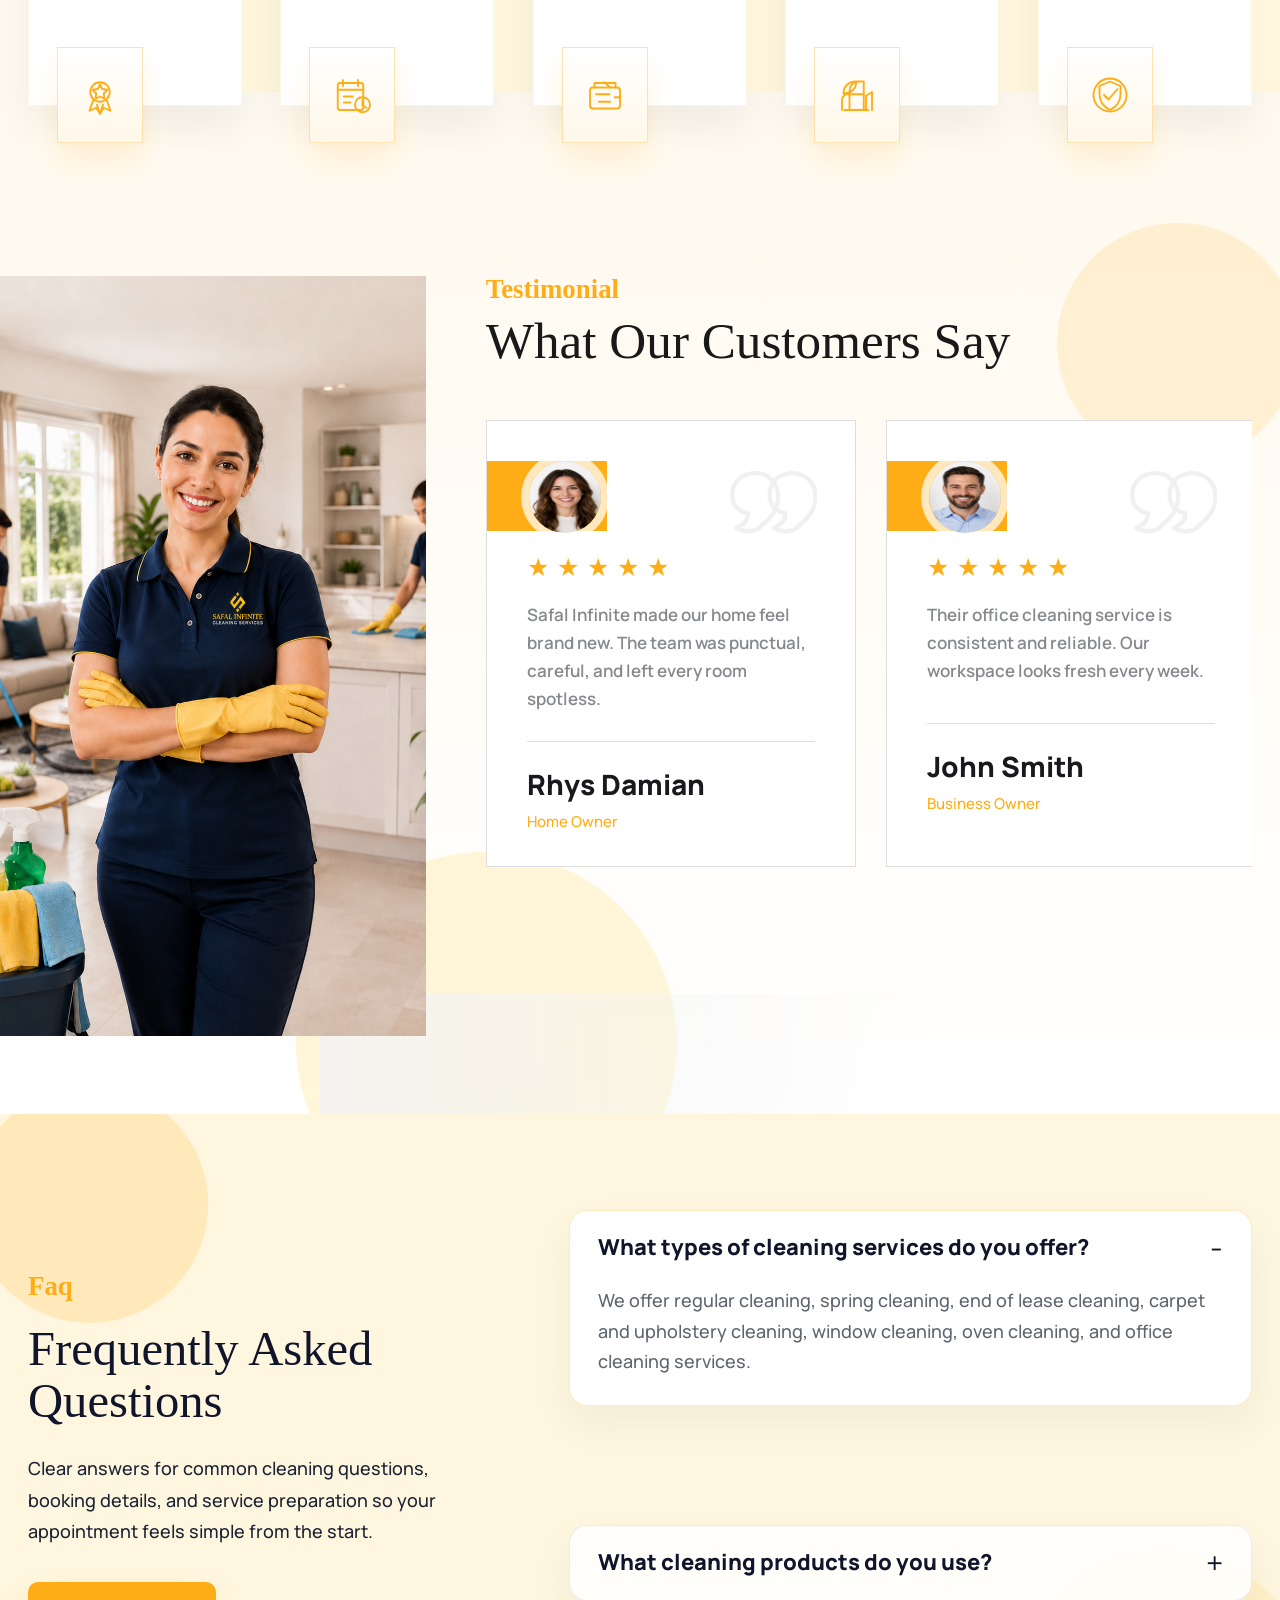
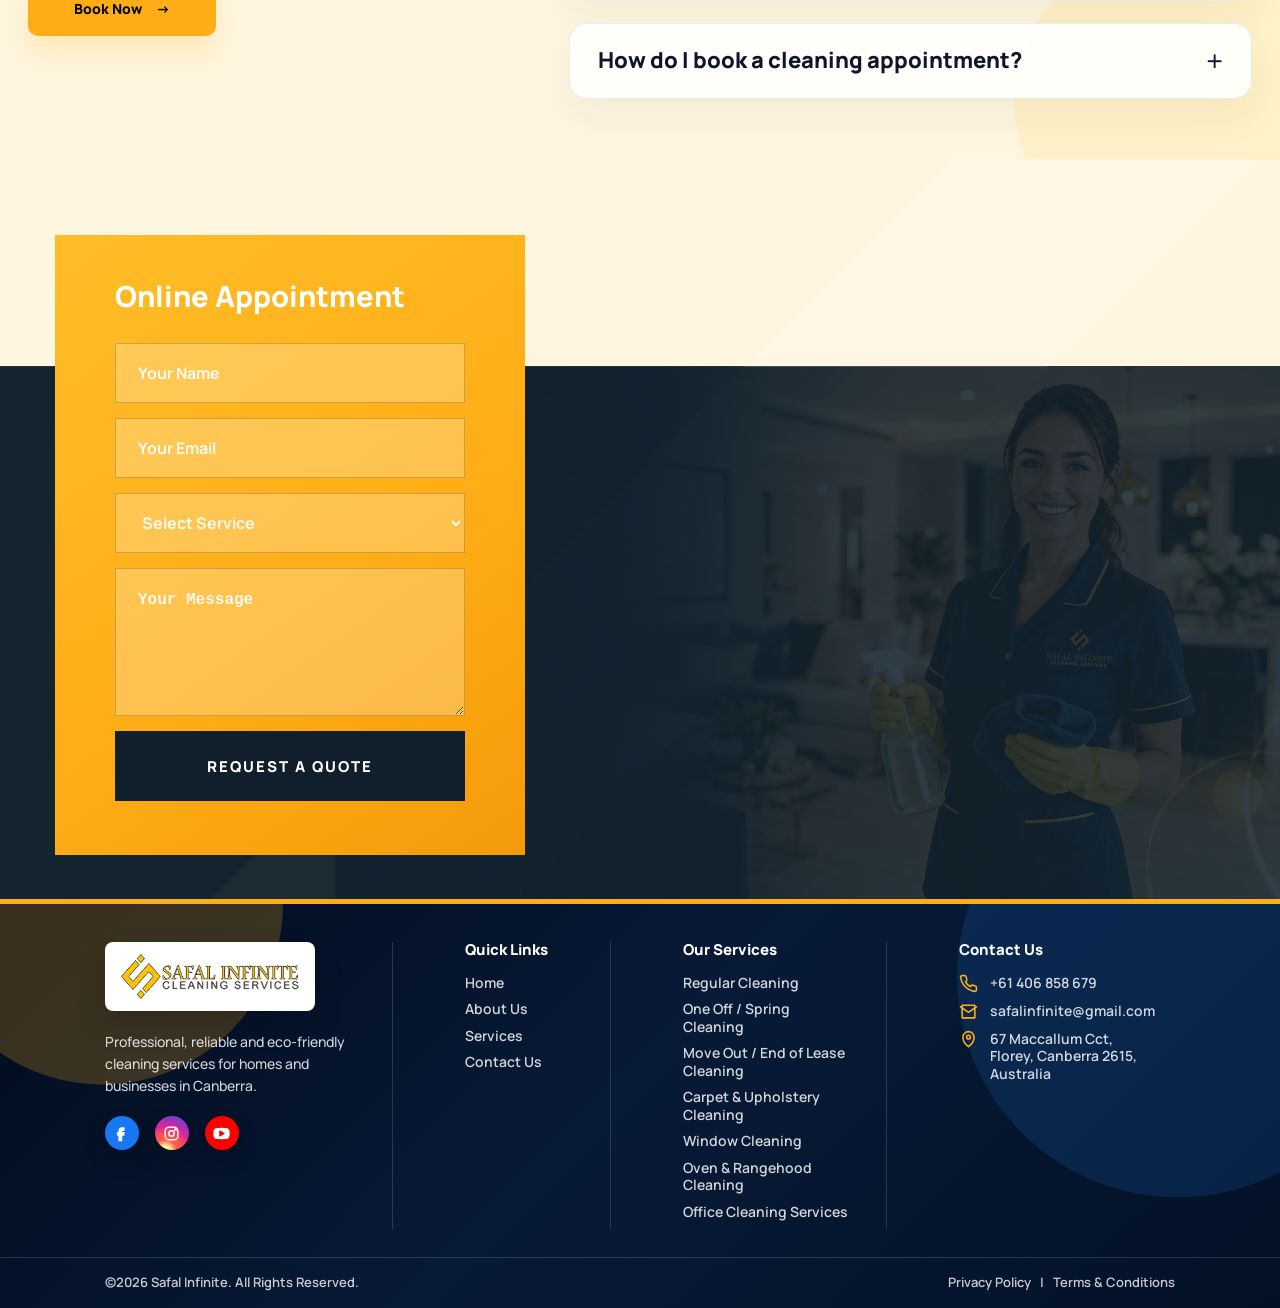
==== commit 4a43b3d3: "website" ====
--- a/index.html
+++ b/index.html
@@ -912,12 +912,12 @@
             </svg>
             +61 406 858 679
           </a>
-          <a href="mailto:Safalinfinite@gmail.com">
+          <a href="mailto:safalinfinite@gmail.com">
             <svg viewBox="0 0 24 24" aria-hidden="true">
               <path d="M4 4h16v16H4z" />
               <path d="m22 6-10 7L2 6" />
             </svg>
-            Safalinfinite@gmail.com
+            safalinfinite@gmail.com
           </a>
           <p>
             <svg viewBox="0 0 24 24" aria-hidden="true">
--- a/styles.css
+++ b/styles.css
@@ -1424,7 +1424,7 @@
   }
 
   .service-strip {
-    width: min(650px, calc(100% - 48px));
+    width: min(980px, calc(100% - 220px));
   }
 
   .service-track {
@@ -1453,6 +1453,12 @@
 
   .slider-arrow {
     bottom: 36px;
+  }
+}
+
+@media (max-width: 900px) {
+  .service-strip {
+    width: min(650px, calc(100% - 48px));
   }
 }
 
@@ -1971,10 +1977,13 @@
   }
 }
 
-@media (max-width: 1220px) {
+@media (max-width: 1380px) {
   .about-cleaning {
-    grid-template-columns: 320px 1fr;
-    gap: 42px;
+    grid-template-columns: minmax(300px, 360px) minmax(0, 520px);
+    justify-content: center;
+    gap: 52px;
+    padding-left: max(28px, calc((100% - 1120px) / 2));
+    padding-right: max(28px, calc((100% - 1120px) / 2));
   }
 
   .about-right {
